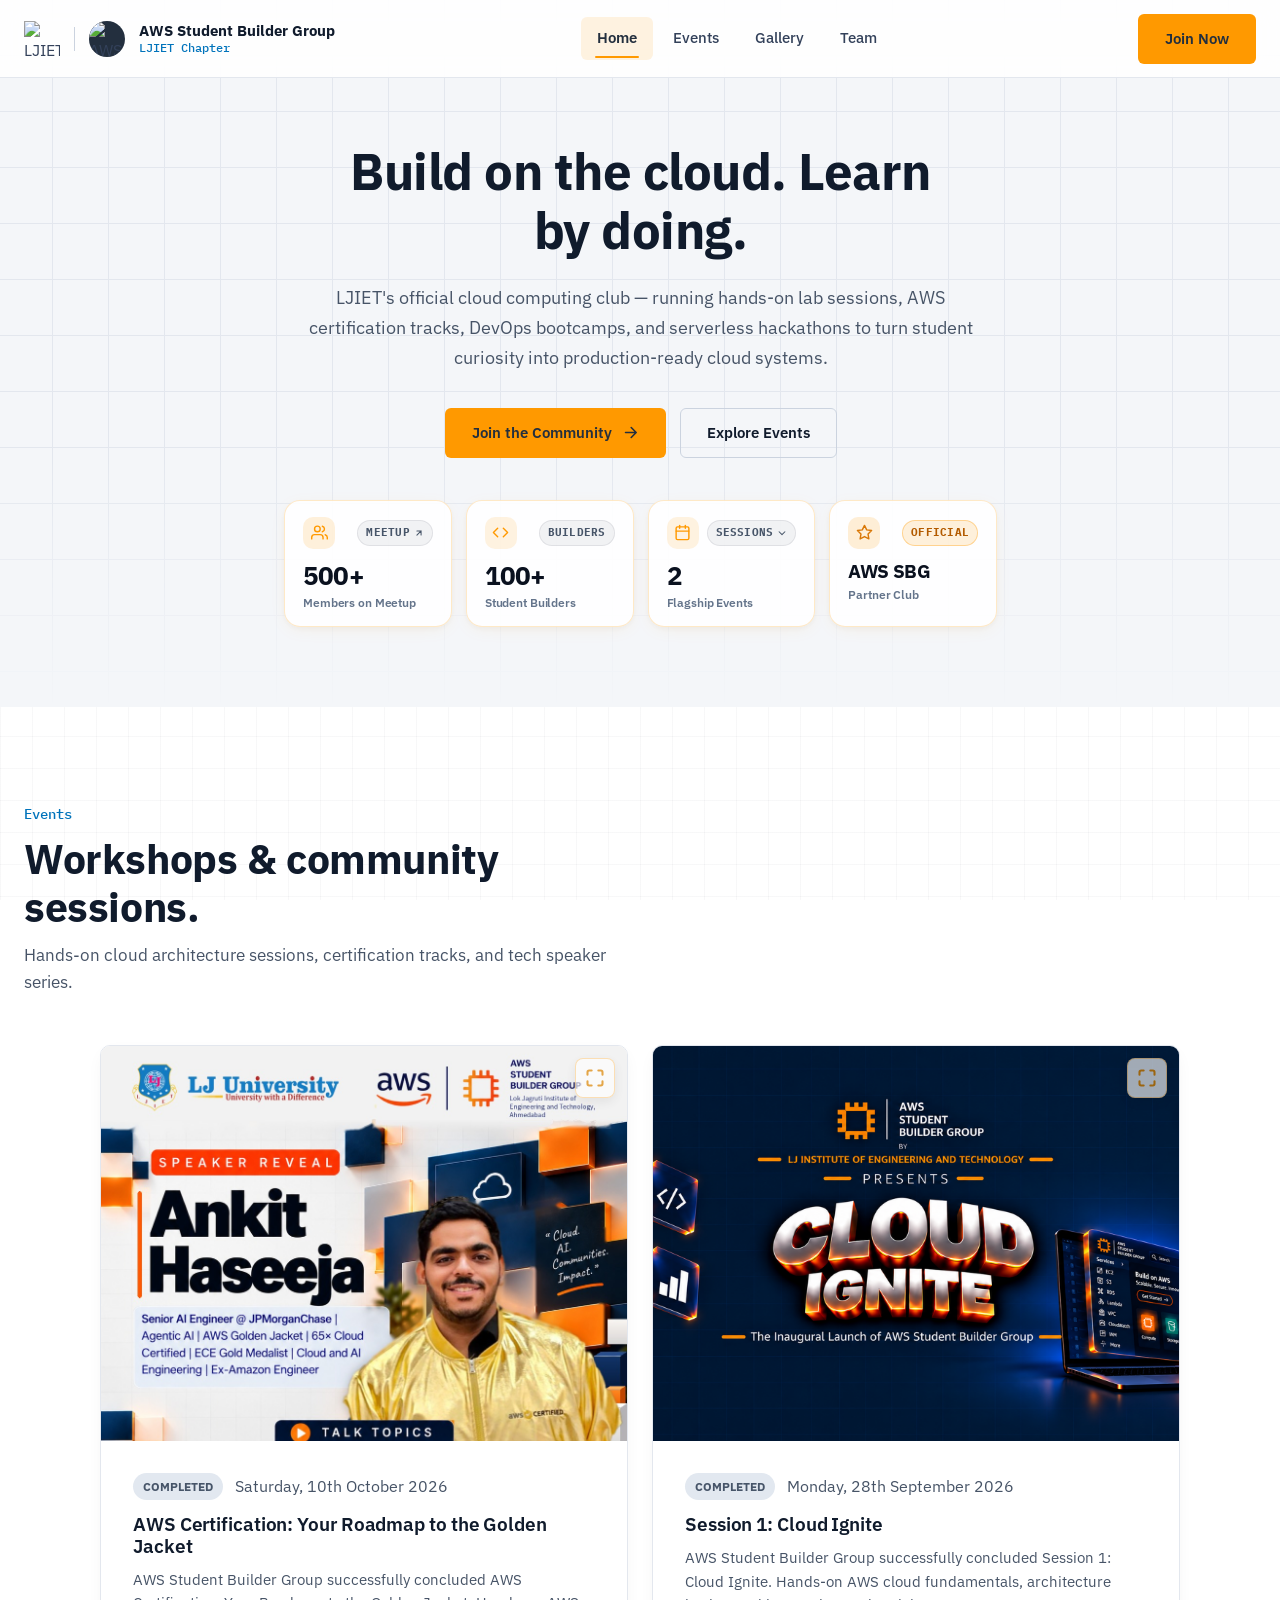
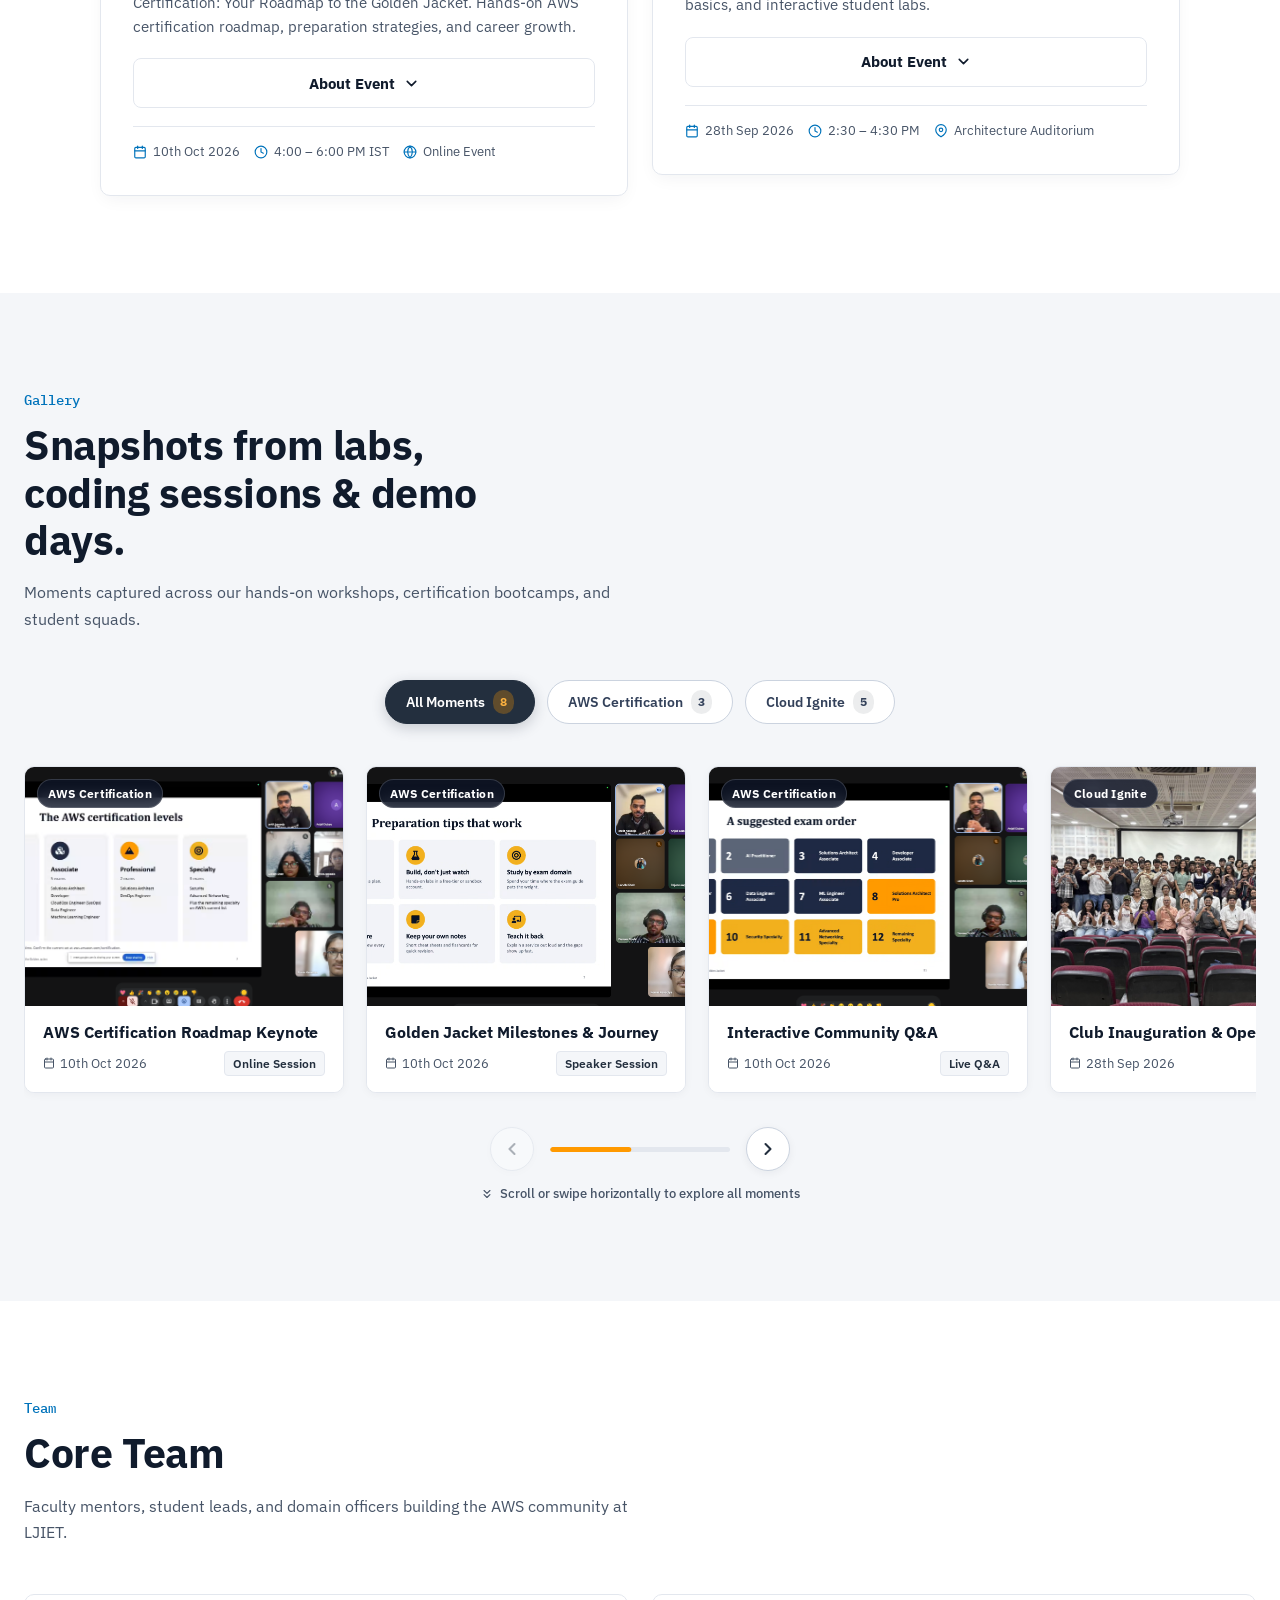
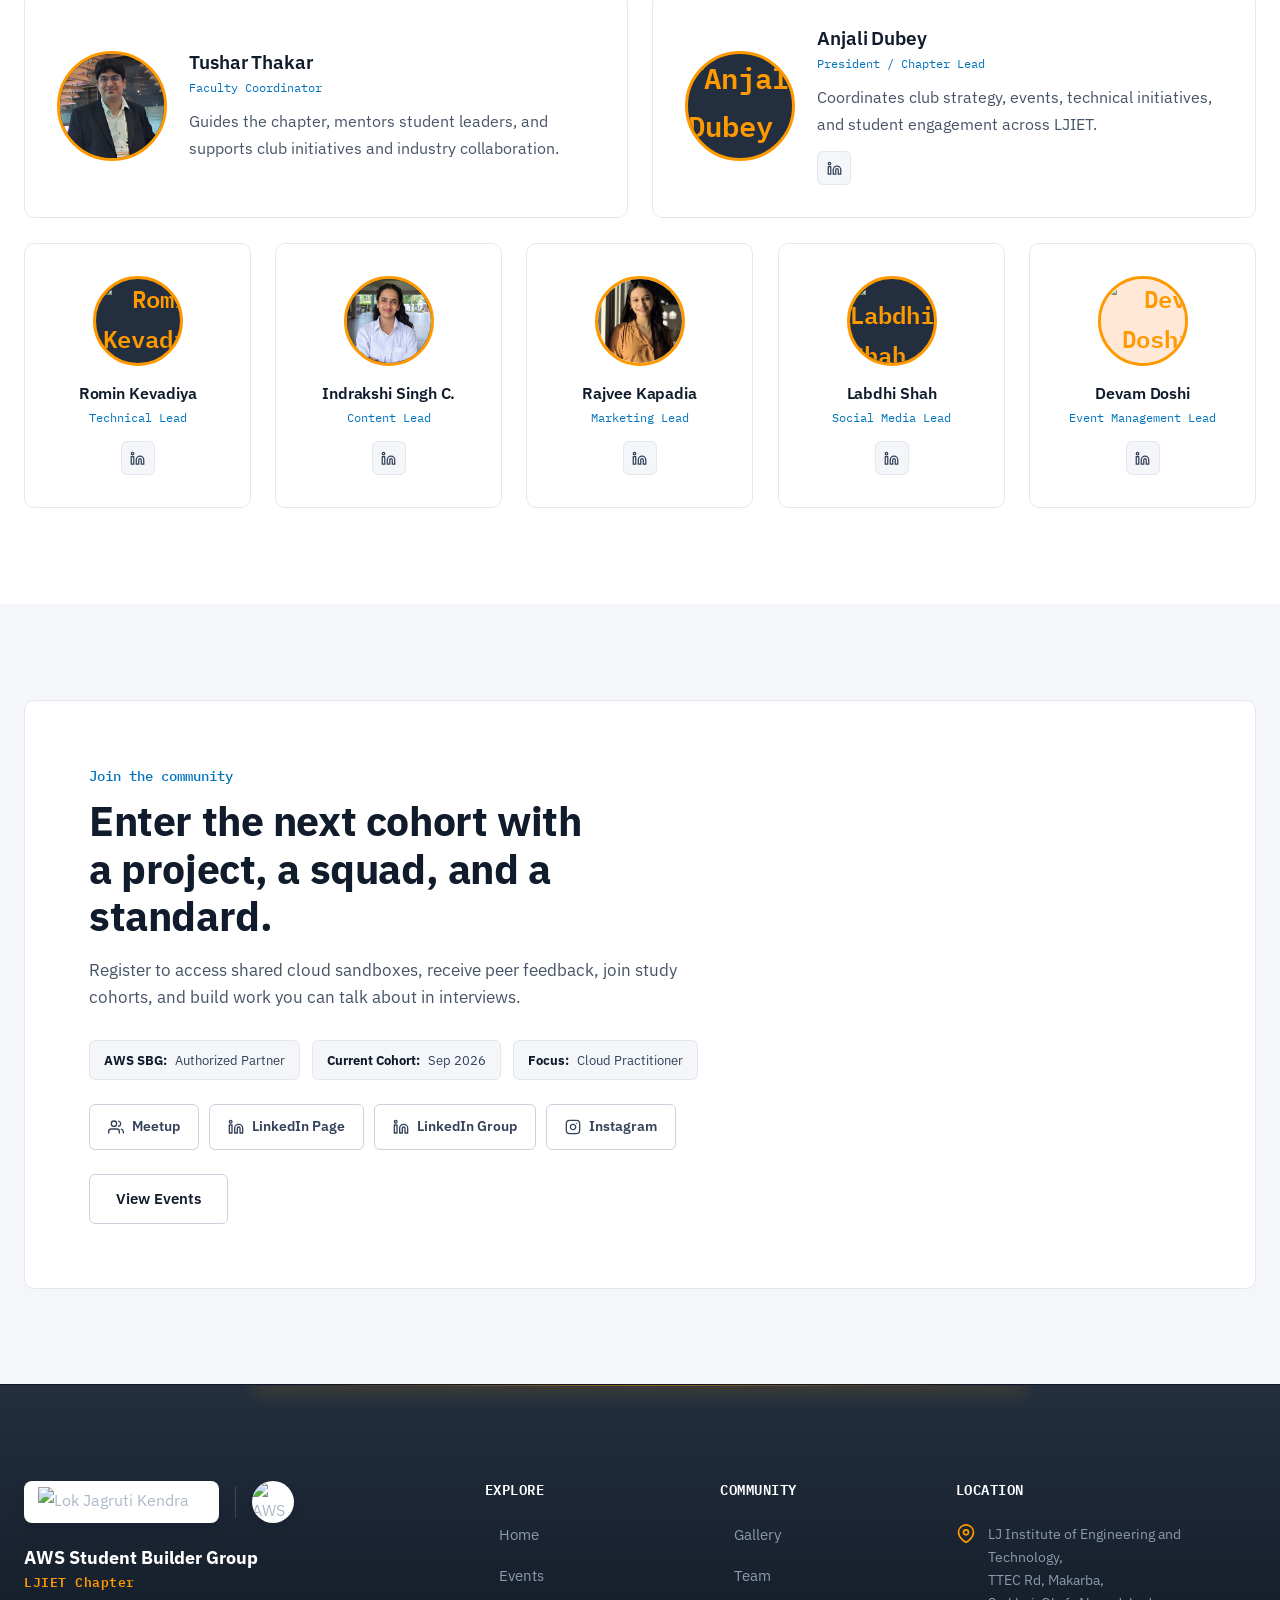
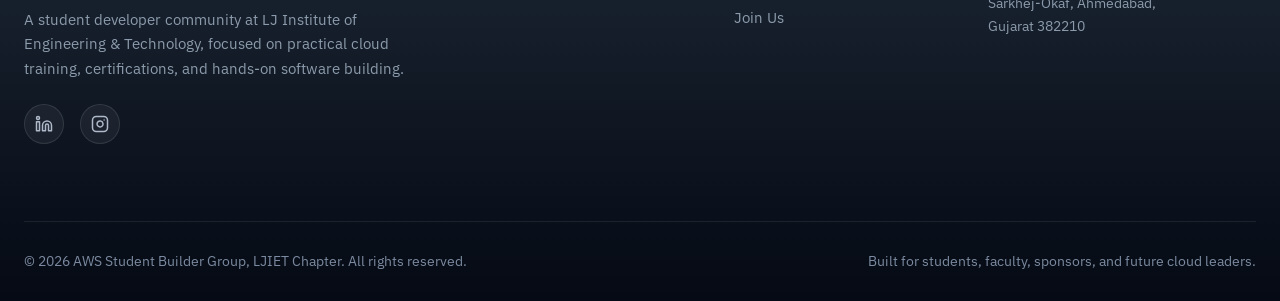
==== index.html @ 3053a38f "feat(gallery): add horizontal carousel reel with progress bar and fullscreen lightbox modal" ====
<!DOCTYPE html>
<html lang="en">

<head>
  <meta charset="UTF-8">
  <meta name="viewport" content="width=device-width, initial-scale=1.0">
  <meta name="description"
    content="AWS Student Builder Group at LJ Institute of Engineering & Technology (LJIET) — hands-on student club focused on cloud computing, bootcamps, certifications, and DevOps.">
  <meta name="robots" content="index, follow, max-snippet:-1, max-image-preview:large, max-video-preview:-1">
  <meta name="googlebot" content="index, follow, max-snippet:-1, max-image-preview:large, max-video-preview:-1">

  <!-- Canonical URL -->
  <link rel="canonical" href="https://ljawswebsite.github.io/aws-sbg-ljiet/">

  <!-- Open Graph / Social Media Meta Tags -->
  <meta property="og:locale" content="en_US">
  <meta property="og:type" content="website">
  <meta property="og:site_name" content="AWS Student Builder Group - LJIET">
  <meta property="og:title" content="AWS Student Builder Group | LJIET Chapter">
  <meta property="og:description"
    content="LJIET's official cloud computing club — hands-on labs, AWS certification study groups, DevOps bootcamps, and serverless hackathons.">
  <meta property="og:url" content="https://ljawswebsite.github.io/aws-sbg-ljiet/">
  <meta property="og:image" content="https://ljawswebsite.github.io/aws-sbg-ljiet/images/AWS_LJIET_LOGO.jpeg">
  <meta property="og:image:secure_url"
    content="https://ljawswebsite.github.io/aws-sbg-ljiet/images/AWS_LJIET_LOGO.jpeg">
  <meta property="og:image:type" content="image/jpeg">
  <meta property="og:image:width" content="1254">
  <meta property="og:image:height" content="1254">
  <meta property="og:image:alt" content="AWS Student Builder Group LJIET Chapter Logo">

  <!-- Twitter Card Tags -->
  <meta name="twitter:card" content="summary_large_image">
  <meta name="twitter:title" content="AWS Student Builder Group | LJIET Chapter">
  <meta name="twitter:description"
    content="LJIET's official cloud computing club — hands-on labs, AWS certification study groups, DevOps bootcamps, and serverless hackathons.">
  <meta name="twitter:image" content="https://ljawswebsite.github.io/aws-sbg-ljiet/images/AWS_LJIET_LOGO.jpeg">
  <meta name="twitter:image:alt" content="AWS Student Builder Group LJIET Chapter Logo">

  <!-- Favicon -->
  <link rel="icon" type="image/jpeg" href="images/AWS_LJIET_LOGO.jpeg">
  <link rel="apple-touch-icon" href="images/AWS_LJIET_LOGO.jpeg">

  <title>AWS Student Builder Group | LJIET Chapter - Cloud Computing &amp; DevOps Club</title>

  <!-- Google Fonts Preconnect and Parallel Stylesheet Loading -->
  <link rel="preconnect" href="https://fonts.googleapis.com">
  <link rel="preconnect" href="https://fonts.gstatic.com" crossorigin>
  <link rel="stylesheet"
    href="https://fonts.googleapis.com/css2?family=IBM+Plex+Sans:wght@400;500;600;700&family=IBM+Plex+Mono:wght@500;600&display=swap">
  <link rel="stylesheet" href="style.css">

  <!-- Structured Data: Organization, WebSite & Event Schema (JSON-LD) -->
  <script type="application/ld+json">
  {
    "@context": "https://schema.org",
    "@graph": [
      {
        "@type": "EducationalOrganization",
        "@id": "https://ljawswebsite.github.io/aws-sbg-ljiet/#organization",
        "name": "AWS Student Builder Group - LJIET Chapter",
        "alternateName": ["AWS SBG LJIET", "AWS Student Builder Group at LJ Institute of Engineering and Technology"],
        "url": "https://ljawswebsite.github.io/aws-sbg-ljiet/",
        "logo": {
          "@type": "ImageObject",
          "url": "https://ljawswebsite.github.io/aws-sbg-ljiet/images/AWS_LJIET_LOGO.jpeg",
          "width": 1254,
          "height": 1254,
          "caption": "AWS Student Builder Group LJIET Logo"
        },
        "image": "https://ljawswebsite.github.io/aws-sbg-ljiet/images/AWS_LJIET_LOGO.jpeg",
        "description": "AWS Student Builder Group at LJ Institute of Engineering & Technology (LJIET) is an active student developer club running hands-on cloud labs, AWS certification study groups, DevOps bootcamps, and serverless hackathons.",
        "email": "awsclub@ljiet.edu.in",
        "address": {
          "@type": "PostalAddress",
          "streetAddress": "LJ Institute of Engineering and Technology, TTEC Rd, Makarba, Sarkhej-Okaf",
          "addressLocality": "Ahmedabad",
          "addressRegion": "Gujarat",
          "postalCode": "382210",
          "addressCountry": "IN"
        },
        "parentOrganization": {
          "@type": "CollegeOrUniversity",
          "name": "LJ Institute of Engineering and Technology",
          "alternateName": "LJIET",
          "url": "https://www.ljiet.edu.in"
        },
        "sameAs": [
          "https://www.meetup.com/aws-sbg-at-lj-institute-of-engineering-and-technology/",
          "https://www.linkedin.com/company/aws-student-builder-group-at-ljiet/posts/",
          "https://www.linkedin.com/groups/26960015",
          "https://www.instagram.com/aws.sbg_lj"
        ]
      },
      {
        "@type": "WebSite",
        "@id": "https://ljawswebsite.github.io/aws-sbg-ljiet/#website",
        "url": "https://ljawswebsite.github.io/aws-sbg-ljiet/",
        "name": "AWS Student Builder Group | LJIET Chapter",
        "description": "LJIET's official cloud computing club — hands-on labs, AWS certification study groups, DevOps bootcamps, and serverless hackathons.",
        "publisher": {
          "@id": "https://ljawswebsite.github.io/aws-sbg-ljiet/#organization"
        },
        "inLanguage": "en"
      },
      {
        "@type": "Event",
        "@id": "https://ljawswebsite.github.io/aws-sbg-ljiet/#event-aws-certification-roadmap",
        "name": "AWS Certification: Your Roadmap to the Golden Jacket",
        "description": "Ready to take your first step towards AWS Certification? Join AWS Student Builder Group LJIET for an interactive session covering the certification roadmap, preparation strategies, career opportunities, and the journey towards the AWS Golden Jacket.",
        "image": [
          "https://ljawswebsite.github.io/aws-sbg-ljiet/images/aws_certification_roadmap_image.jpeg"
        ],
        "startDate": "2026-10-10T16:00:00+05:30",
        "endDate": "2026-10-10T18:00:00+05:30",
        "eventStatus": "https://schema.org/EventScheduled",
        "eventAttendanceMode": "https://schema.org/OnlineEventAttendanceMode",
        "location": {
          "@type": "VirtualLocation",
          "url": "https://ljawswebsite.github.io/aws-sbg-ljiet/#events"
        },
        "organizer": {
          "@id": "https://ljawswebsite.github.io/aws-sbg-ljiet/#organization"
        },
        "performer": {
          "@type": "Person",
          "name": "Ankit Haseeja",
          "jobTitle": "Senior AI Engineer",
          "worksFor": {
            "@type": "Organization",
            "name": "JPMorganChase"
          },
          "sameAs": "https://www.linkedin.com/in/ankithaseeja/"
        }
      },
      {
        "@type": "Event",
        "@id": "https://ljawswebsite.github.io/aws-sbg-ljiet/#event-cloud-ignite",
        "name": "Cloud Ignite: The Inaugural Launch of AWS SBG",
        "description": "AWS Student Builder Group by LJ Institute of Engineering and Technology presents Cloud Ignite — the official inaugural launch featuring AWS cloud fundamentals and hands-on guidance.",
        "image": [
          "https://ljawswebsite.github.io/aws-sbg-ljiet/images/Event.jpeg"
        ],
        "startDate": "2026-09-28T14:30:00+05:30",
        "endDate": "2026-09-28T16:30:00+05:30",
        "eventStatus": "https://schema.org/EventScheduled",
        "eventAttendanceMode": "https://schema.org/OfflineEventAttendanceMode",
        "location": {
          "@type": "Place",
          "name": "Architecture Auditorium, LJ University",
          "address": {
            "@type": "PostalAddress",
            "streetAddress": "LJ University, LJ Campus, off Sarkhej - Gandhinagar Highway, Makarba",
            "addressLocality": "Ahmedabad",
            "addressRegion": "Gujarat",
            "postalCode": "382210",
            "addressCountry": "IN"
          }
        },
        "organizer": {
          "@id": "https://ljawswebsite.github.io/aws-sbg-ljiet/#organization"
        },
        "performer": [
          {
            "@type": "Person",
            "name": "Nilesh Vaghela",
            "sameAs": "https://www.linkedin.com/in/nilesh-vaghela/"
          },
          {
            "@type": "Person",
            "name": "Dimple Vaghela",
            "sameAs": "https://www.linkedin.com/in/dimple-vaghela-ba45447b/"
          },
          {
            "@type": "Person",
            "name": "Manthan Tripathi",
            "sameAs": "https://www.linkedin.com/in/manthan340/"
          }
        ],
        "offers": {
          "@type": "Offer",
          "url": "https://www.meetup.com/aws-sbg-at-lj-institute-of-engineering-and-technology/events/316692862/",
          "price": "0",
          "priceCurrency": "INR",
          "availability": "https://schema.org/InStock",
          "validFrom": "2026-09-01T00:00:00+05:30"
        }
      }
    ]
  }
  </script>
</head>

<body>

  <a href="#home" class="skip-link">Skip to main content</a>

  <!-- ═══ NAVBAR ══════════════════════════════════════════════════ -->
  <header class="navbar" id="navbar">
    <div class="scroll-progress" id="scrollProgress"></div>
    <nav class="nav-inner container" aria-label="Primary navigation">
      <a class="brand" href="#home" aria-label="AWS SBG LJIET home">
        <div class="brand-lj">
          <img src="images/LJIET_LOGO.png" alt="LJIET shield logo" width="36" height="36">
        </div>
        <div class="brand-divider"></div>
        <div class="brand-aws-block">
          <img src="images/AWS_LJIET_LOGO.jpeg" alt="AWS SBG logo" width="36" height="36">
        </div>
        <div class="brand-text-group">
          <span class="b-name">AWS Student Builder Group</span>
          <span class="b-sub">LJIET Chapter</span>
        </div>
      </a>

      <div class="nav-links" id="navLinks">
        <a href="#home">Home</a>
        <a href="#events">Events</a>
        <a href="#gallery">Gallery</a>
        <a href="#team">Team</a>
      </div>

      <div class="nav-cta">
        <a class="btn btn-primary" href="#join">Join Now</a>
        <button class="menu-toggle" id="menuToggle" type="button" aria-label="Toggle navigation" aria-expanded="false">
          <svg class="hamburger-icon" viewBox="0 0 24 24" fill="none" stroke="currentColor" stroke-width="2.2"
            stroke-linecap="round" stroke-linejoin="round">
            <line x1="4" y1="6" x2="20" y2="6" class="hamburger-line line-top"></line>
            <line x1="4" y1="12" x2="20" y2="12" class="hamburger-line line-mid"></line>
            <line x1="4" y1="18" x2="20" y2="18" class="hamburger-line line-bot"></line>
          </svg>
        </button>
      </div>
    </nav>
  </header>

  <main>
    <!-- ── HERO ──────────────────────────────────────────────── -->
    <section class="hero" id="home" aria-label="Hero">
      <div class="container">
        <div class="hero-inner">
          <div class="hero-content">
            <h1>Build on the cloud. Learn by doing.</h1>
            <p class="lead">LJIET's official cloud computing club — running hands-on lab sessions, AWS certification
              tracks, DevOps bootcamps, and serverless hackathons to turn student curiosity into production-ready cloud
              systems.</p>
            <div class="hero-actions">
              <a class="btn btn-primary" href="#join">
                Join the Community
                <svg viewBox="0 0 24 24" fill="none" stroke="currentColor" stroke-linecap="round"
                  stroke-linejoin="round">
                  <path d="M5 12h14M13 5l7 7-7 7" />
                </svg>
              </a>
              <a class="btn btn-outline" href="#events">Explore Events</a>
            </div>

            <div class="hero-stats-wrap">
              <div class="hero-stats-grid">
                <!-- Stat 1: 500+ Members on Meetup -->
                <a class="hero-stat-card hero-stat-card--interactive"
                  href="https://www.meetup.com/aws-sbg-at-lj-institute-of-engineering-and-technology"
                  target="_blank" rel="noopener noreferrer"
                  aria-label="500+ Members on Meetup, open official Meetup group">
                  <div class="hero-stat-top">
                    <span class="hero-stat-icon hero-stat-icon--meetup" aria-hidden="true">
                      <svg viewBox="0 0 24 24" fill="none" stroke="currentColor" stroke-width="2" stroke-linecap="round" stroke-linejoin="round">
                        <path d="M17 21v-2a4 4 0 0 0-4-4H5a4 4 0 0 0-4 4v2" />
                        <circle cx="9" cy="7" r="4" />
                        <path d="M23 21v-2a4 4 0 0 0-3-3.87M16 3.13a4 4 0 0 1 0 7.75" />
                      </svg>
                    </span>
                    <span class="hero-stat-pill">Meetup
                      <svg viewBox="0 0 24 24" fill="none" stroke="currentColor" stroke-width="2.5" stroke-linecap="round" stroke-linejoin="round" aria-hidden="true">
                        <path d="M7 17L17 7M17 7H7M17 7V17" />
                      </svg>
                    </span>
                  </div>
                  <div class="hero-stat-value">500+</div>
                  <div class="hero-stat-label">Members on Meetup</div>
                </a>

                <!-- Stat 2: 100+ Student Builders -->
                <div class="hero-stat-card">
                  <div class="hero-stat-top">
                    <span class="hero-stat-icon" aria-hidden="true">
                      <svg viewBox="0 0 24 24" fill="none" stroke="currentColor" stroke-width="2" stroke-linecap="round" stroke-linejoin="round">
                        <polyline points="16 18 22 12 16 6" />
                        <polyline points="8 6 2 12 8 18" />
                      </svg>
                    </span>
                    <span class="hero-stat-pill">Builders</span>
                  </div>
                  <div class="hero-stat-value">100+</div>
                  <div class="hero-stat-label">Student Builders</div>
                </div>

                <!-- Stat 3: 2 Flagship Events -->
                <a class="hero-stat-card hero-stat-card--interactive" href="#events" aria-label="2 Flagship Events, view events section">
                  <div class="hero-stat-top">
                    <span class="hero-stat-icon" aria-hidden="true">
                      <svg viewBox="0 0 24 24" fill="none" stroke="currentColor" stroke-width="2" stroke-linecap="round" stroke-linejoin="round">
                        <rect x="3" y="4" width="18" height="18" rx="2" ry="2" />
                        <line x1="16" y1="2" x2="16" y2="6" />
                        <line x1="8" y1="2" x2="8" y2="6" />
                        <line x1="3" y1="10" x2="21" y2="10" />
                      </svg>
                    </span>
                    <span class="hero-stat-pill">Sessions
                      <svg viewBox="0 0 24 24" fill="none" stroke="currentColor" stroke-width="2.5" stroke-linecap="round" stroke-linejoin="round" aria-hidden="true">
                        <path d="M19 9l-7 7-7-7" />
                      </svg>
                    </span>
                  </div>
                  <div class="hero-stat-value">2</div>
                  <div class="hero-stat-label">Flagship Events</div>
                </a>

                <!-- Stat 4: AWS Academy Partner -->
                <div class="hero-stat-card hero-stat-card--partner">
                  <div class="hero-stat-top">
                    <span class="hero-stat-icon hero-stat-icon--partner" aria-hidden="true">
                      <svg viewBox="0 0 24 24" fill="none" stroke="currentColor" stroke-width="2" stroke-linecap="round" stroke-linejoin="round">
                        <polygon points="12 2 15.09 8.26 22 9.27 17 14.14 18.18 21.02 12 17.77 5.82 21.02 7 14.14 2 9.27 8.91 8.26 12 2" />
                      </svg>
                    </span>
                    <span class="hero-stat-pill hero-stat-pill--accent">Official</span>
                  </div>
                  <div class="hero-stat-value hero-stat-value--text">AWS SBG</div>
                  <div class="hero-stat-label">Partner Club</div>
                </div>
              </div>
            </div>
          </div>
        </div>
      </div>
    </section>


    <!-- ── EVENTS ──────────────────────────────────────────────── -->
    <section class="section" id="events">
      <div class="container">
        <div class="sec-hdr">
          <span class="kicker">Events</span>
          <h2>Workshops &amp; community sessions.</h2>
          <p style="margin-top: 0.75rem; color: var(--muted); font-size: 1.05rem;">Hands-on cloud architecture sessions,
            certification tracks, and tech speaker series.</p>
        </div>
        <div class="events-grid">
          <!-- ── CARD 1: COMPLETED EVENT (AWS Certification) ────────── -->
          <article class="card event-card premium-event-card past-event-card" id="upcomingEventCard">
            <div class="event-img" id="upcomingEventImgWrap" title="Click to view full poster" style="cursor: pointer;">
              <img class="img-event" src="images/aws_certification_roadmap_image.jpeg" alt="AWS Certification: Your Roadmap to the Golden Jacket event poster" width="400"
                height="300" loading="lazy" style="object-fit: cover; object-position: center top;">
              <button type="button" class="maximize-btn" aria-label="View poster full screen">
                <svg viewBox="0 0 24 24" fill="none" stroke="currentColor" stroke-width="2.5" stroke-linecap="round" stroke-linejoin="round" aria-hidden="true">
                  <path d="M8 3H5a2 2 0 0 0-2 2v3m18 0V5a2 2 0 0 0-2-2h-3m0 18h3a2 2 0 0 0 2-2v-3M3 16v3a2 2 0 0 0 2 2h3"/>
                </svg>
              </button>
            </div>
            <div class="event-body efc-body">
              <div class="event-meta-row">
                <span class="tag" style="background: #E2E8F0; color: #475569; font-weight: 700; font-size: 0.75rem; padding: 4px 10px; border-radius: 20px; text-transform: uppercase;">Completed</span>
                <span class="hec-date">Saturday, 10th October 2026</span>
              </div>
              <h3>AWS Certification: Your Roadmap to the Golden Jacket</h3>
              <p class="efc-desc">
                AWS Student Builder Group successfully concluded AWS Certification: Your Roadmap to the Golden Jacket. Hands-on AWS certification roadmap, preparation strategies, and career growth.
              </p>

              <div class="efc-front-actions">
                <button type="button" class="btn btn-outline efc-btn efc-expand-btn" id="upcomingAboutBtn" aria-expanded="false" aria-controls="upcomingExpandedDetails">
                  <span class="efc-expand-text">About Event</span>
                  <svg class="expand-icon" viewBox="0 0 24 24" fill="none" stroke="currentColor" stroke-width="2" stroke-linecap="round" stroke-linejoin="round" aria-hidden="true">
                    <path d="M6 9l6 6 6-6"/>
                  </svg>
                </button>
              </div>

              <div class="event-footer efc-footer-compact">
                <span><svg width="13" height="13" viewBox="0 0 24 24" fill="none" stroke="currentColor" stroke-width="2" stroke-linecap="round" stroke-linejoin="round" aria-hidden="true"><rect x="3" y="4" width="18" height="18" rx="2" ry="2" /><line x1="16" y1="2" x2="16" y2="6" /><line x1="8" y1="2" x2="8" y2="6" /><line x1="3" y1="10" x2="21" y2="10" /></svg>10th Oct 2026</span>
                <span><svg width="13" height="13" viewBox="0 0 24 24" fill="none" stroke="currentColor" stroke-width="2" stroke-linecap="round" stroke-linejoin="round" aria-hidden="true"><circle cx="12" cy="12" r="10" /><polyline points="12 6 12 12 16 14" /></svg>4:00 &ndash; 6:00 PM IST</span>
                <span><svg width="13" height="13" viewBox="0 0 24 24" fill="none" stroke="currentColor" stroke-width="2" stroke-linecap="round" stroke-linejoin="round" aria-hidden="true"><circle cx="12" cy="12" r="10"/><line x1="2" y1="12" x2="22" y2="12"/><path d="M12 2a15.3 15.3 0 0 1 4 10 15.3 15.3 0 0 1-4 10 15.3 15.3 0 0 1-4-10 15.3 15.3 0 0 1 4-10z"/></svg>Online Event</span>
              </div>
            </div>

            <!-- Expandable Details Section -->
            <div class="card-expandable-panel" id="upcomingExpandedDetails" aria-hidden="true">
              <div class="card-expandable-inner">
                <div class="efc-expanded-content">
                  <hr class="card-expand-divider" aria-hidden="true">

                  <div class="efc-back-header">
                    <div class="hec-eyebrow-row">
                      <span class="hec-eyebrow">SESSION SUMMARY</span>
                      <span class="tag" style="background: #E2E8F0; color: #475569; font-weight: 700; font-size: 0.72rem; padding: 3px 9px; border-radius: 12px; font-family: var(--font-mono); text-transform: uppercase;">Completed</span>
                    </div>
                    <p class="efc-back-desc">
                      AWS Student Builder Group successfully concluded AWS Certification: Your Roadmap to the Golden Jacket. Thank you to everyone who joined us for live AWS certification guidance and interactive Q&amp;A.
                    </p>
                  </div>

                  <div class="uec-topics-section">
                    <div class="hec-section-kicker">WHAT WAS COVERED</div>
                    <ul class="hec-topics-list uec-topics-list">
                      <li>
                        <svg width="14" height="14" viewBox="0 0 24 24" fill="none" stroke="currentColor" stroke-width="2.5" stroke-linecap="round" stroke-linejoin="round" aria-hidden="true"><polyline points="20 6 9 17 4 12"/></svg>
                        <span>AWS Certification &amp; the certification roadmap</span>
                      </li>
                      <li>
                        <svg width="14" height="14" viewBox="0 0 24 24" fill="none" stroke="currentColor" stroke-width="2.5" stroke-linecap="round" stroke-linejoin="round" aria-hidden="true"><polyline points="20 6 9 17 4 12"/></svg>
                        <span>Preparation strategies &amp; resources</span>
                      </li>
                      <li>
                        <svg width="14" height="14" viewBox="0 0 24 24" fill="none" stroke="currentColor" stroke-width="2.5" stroke-linecap="round" stroke-linejoin="round" aria-hidden="true"><polyline points="20 6 9 17 4 12"/></svg>
                        <span>A speaker&apos;s Golden Jacket journey</span>
                      </li>
                      <li>
                        <svg width="14" height="14" viewBox="0 0 24 24" fill="none" stroke="currentColor" stroke-width="2.5" stroke-linecap="round" stroke-linejoin="round" aria-hidden="true"><polyline points="20 6 9 17 4 12"/></svg>
                        <span>Certification, career &amp; growth opportunities</span>
                      </li>
                      <li>
                        <svg width="14" height="14" viewBox="0 0 24 24" fill="none" stroke="currentColor" stroke-width="2.5" stroke-linecap="round" stroke-linejoin="round" aria-hidden="true"><polyline points="20 6 9 17 4 12"/></svg>
                        <span>Live Q&amp;A</span>
                      </li>
                    </ul>
                  </div>

                  <!-- Speaker LinkedIn Link Only (No Image, No Speaker Details) -->
                  <div class="hec-speaker-linkedin-block">
                    <a class="hec-linkedin-btn-card" href="https://www.linkedin.com/in/ankithaseeja/" target="_blank" rel="noopener noreferrer" title="View Ankit Haseeja on LinkedIn">
                      <svg class="linkedin-svg-icon" viewBox="0 0 24 24" fill="currentColor" aria-hidden="true">
                        <path d="M19 0h-14c-2.761 0-5 2.239-5 5v14c0 2.761 2.239 5 5 5h14c2.762 0 5-2.239 5-5v-14c0-2.761-2.238-5-5-5zm-11 19h-3v-11h3v11zm-1.5-12.268c-.966 0-1.75-.79-1.75-1.764s.784-1.764 1.75-1.764 1.75.79 1.75 1.764-.783 1.764-1.75 1.764zm13.5 12.268h-3v-5.604c0-3.368-4-3.113-4 0v5.604h-3v-11h3v1.765c1.396-2.586 7-2.777 7 2.476v6.759z"/>
                      </svg>
                      <span class="linkedin-btn-label">LinkedIn &rarr; Ankit Haseeja</span>
                    </a>
                  </div>

                  <div style="margin-bottom: 12px;">
                    <a href="#gallery" class="btn btn-outline" onclick="openAlbum('event2');" style="width: 100%; justify-content: center; font-size: 0.88rem; padding: 9px 16px;">
                      View Event Gallery
                      <svg viewBox="0 0 24 24" fill="none" stroke="currentColor" stroke-width="2" stroke-linecap="round" stroke-linejoin="round" aria-hidden="true"><path d="M5 12h14M13 5l7 7-7 7"/></svg>
                    </a>
                  </div>

                  <div class="hec-back-summary-bar efc-summary-bar">
                    <div class="hec-summary-point">
                      <svg width="13" height="13" viewBox="0 0 24 24" fill="none" stroke="currentColor" stroke-width="2" stroke-linecap="round" stroke-linejoin="round" aria-hidden="true"><rect x="3" y="4" width="18" height="18" rx="2" ry="2" /><line x1="16" y1="2" x2="16" y2="6" /><line x1="8" y1="2" x2="8" y2="6" /><line x1="3" y1="10" x2="21" y2="10" /></svg>
                      <span>10 October 2026</span>
                    </div>
                    <span class="hec-summary-sep" aria-hidden="true">|</span>
                    <div class="hec-summary-point">
                      <svg width="13" height="13" viewBox="0 0 24 24" fill="none" stroke="currentColor" stroke-width="2" stroke-linecap="round" stroke-linejoin="round" aria-hidden="true"><circle cx="12" cy="12" r="10" /><polyline points="12 6 12 12 16 14" /></svg>
                      <span>4:00 &ndash; 6:00 PM IST</span>
                    </div>
                    <span class="hec-summary-sep" aria-hidden="true">|</span>
                    <div class="hec-summary-point">
                      <svg width="13" height="13" viewBox="0 0 24 24" fill="none" stroke="currentColor" stroke-width="2" stroke-linecap="round" stroke-linejoin="round" aria-hidden="true"><circle cx="12" cy="12" r="10"/><line x1="2" y1="12" x2="22" y2="12"/><path d="M12 2a15.3 15.3 0 0 1 4 10 15.3 15.3 0 0 1-4 10 15.3 15.3 0 0 1-4-10 15.3 15.3 0 0 1 4-10z"/></svg>
                      <span>Online Event</span>
                    </div>
                  </div>

                  <!-- <div class="efc-expanded-footer">
                    <button type="button" class="btn btn-outline efc-collapse-btn" aria-controls="upcomingExpandedDetails">
                      <svg viewBox="0 0 24 24" fill="none" stroke="currentColor" stroke-width="2" stroke-linecap="round" stroke-linejoin="round" aria-hidden="true">
                        <path d="M18 15l-6-6-6 6"/>
                      </svg>
                      Show Less
                    </button>
                  </div> -->
                </div>
              </div>
            </div>
          </article>

          <!-- ── CARD 2: COMPLETED EVENT (Cloud Ignite) ─────────────── -->
          <article class="card event-card premium-event-card past-event-card" id="pastEventCard">
            <div class="event-img" id="pastEventImgWrap" style="cursor: pointer;" title="Click to view full image">
              <img class="img-event" src="images/event1/cover.png" alt="AWS Student Builder Group Cloud Ignite Inauguration" width="400"
                height="300" loading="lazy" style="object-fit: cover;">
              <button type="button" class="maximize-btn" aria-label="View full screen">
                <svg viewBox="0 0 24 24" fill="none" stroke="currentColor" stroke-width="2.5" stroke-linecap="round" stroke-linejoin="round" aria-hidden="true">
                  <path d="M8 3H5a2 2 0 0 0-2 2v3m18 0V5a2 2 0 0 0-2-2h-3m0 18h3a2 2 0 0 0 2-2v-3M3 16v3a2 2 0 0 0 2 2h3"/>
                </svg>
              </button>
            </div>
            <div class="event-body efc-body">
              <div class="event-meta-row">
                <span class="tag" style="background: #E2E8F0; color: #475569; font-weight: 700; font-size: 0.75rem; padding: 4px 10px; border-radius: 20px; text-transform: uppercase;">Completed</span>
                <span class="hec-date">Monday, 28th September 2026</span>
              </div>
              <h3>Session 1: Cloud Ignite</h3>
              <p class="efc-desc">
                AWS Student Builder Group successfully concluded Session 1: Cloud Ignite. Hands-on AWS cloud fundamentals, architecture basics, and interactive student labs.
              </p>

              <div class="efc-front-actions">
                <button type="button" class="btn btn-outline efc-btn efc-expand-btn" id="pastAboutBtn" aria-expanded="false" aria-controls="pastExpandedDetails">
                  <span class="efc-expand-text">About Event</span>
                  <svg class="expand-icon" viewBox="0 0 24 24" fill="none" stroke="currentColor" stroke-width="2" stroke-linecap="round" stroke-linejoin="round" aria-hidden="true">
                    <path d="M6 9l6 6 6-6"/>
                  </svg>
                </button>
              </div>

              <div class="event-footer efc-footer-compact">
                <span><svg width="13" height="13" viewBox="0 0 24 24" fill="none" stroke="currentColor" stroke-width="2" stroke-linecap="round" stroke-linejoin="round" aria-hidden="true"><rect x="3" y="4" width="18" height="18" rx="2" ry="2" /><line x1="16" y1="2" x2="16" y2="6" /><line x1="8" y1="2" x2="8" y2="6" /><line x1="3" y1="10" x2="21" y2="10" /></svg>28th Sep 2026</span>
                <span><svg width="13" height="13" viewBox="0 0 24 24" fill="none" stroke="currentColor" stroke-width="2" stroke-linecap="round" stroke-linejoin="round" aria-hidden="true"><circle cx="12" cy="12" r="10" /><polyline points="12 6 12 12 16 14" /></svg>2:30 &ndash; 4:30 PM</span>
                <span><svg width="13" height="13" viewBox="0 0 24 24" fill="none" stroke="currentColor" stroke-width="2" stroke-linecap="round" stroke-linejoin="round" aria-hidden="true"><path d="M21 10c0 7-9 12-9 12S3 17 3 10a9 9 0 1 1 18 0Z" /><circle cx="12" cy="10" r="3" /></svg>Architecture Auditorium</span>
              </div>
            </div>

            <!-- Expandable Details Section -->
            <div class="card-expandable-panel" id="pastExpandedDetails" aria-hidden="true">
              <div class="card-expandable-inner">
                <div class="efc-expanded-content">
                  <hr class="card-expand-divider" aria-hidden="true">

                  <div class="efc-back-header">
                    <div class="hec-eyebrow-row">
                      <span class="hec-eyebrow">SESSION SUMMARY</span>
                      <span class="tag" style="background: #E2E8F0; color: #475569; font-weight: 700; font-size: 0.72rem; padding: 3px 9px; border-radius: 12px; font-family: var(--font-mono); text-transform: uppercase;">Completed</span>
                    </div>
                    <p class="efc-back-desc">
                      AWS Student Builder Group successfully concluded Session 1: Cloud Ignite. Thank you to everyone who joined us for live AWS cloud fundamentals and hands-on guidance.
                    </p>
                  </div>

                  <div class="speakers-section" style="margin-top: 4px; margin-bottom: 12px;">
                    <div class="speakers-title" style="font-size: 0.75rem; font-family: var(--font-mono); font-weight: 700; text-transform: uppercase; letter-spacing: 0.08em; color: var(--faint); margin-bottom: 8px;">Speakers</div>
                    <div class="speakers-grid" style="display: grid; gap: 8px;">
                      <a class="speaker-box" href="https://www.linkedin.com/in/nilesh-vaghela/?skipRedirect=true" target="_blank" rel="noopener noreferrer" title="Nilesh Vaghela on LinkedIn">
                        <span class="speaker-name">Nilesh Vaghela</span>
                        <svg class="speaker-linkedin" viewBox="0 0 24 24" fill="currentColor" aria-hidden="true">
                          <path d="M19 0h-14c-2.761 0-5 2.239-5 5v14c0 2.761 2.239 5 5 5h14c2.762 0 5-2.239 5-5v-14c0-2.761-2.238-5-5-5zm-11 19h-3v-11h3v11zm-1.5-12.268c-.966 0-1.75-.79-1.75-1.764s.784-1.764 1.75-1.764 1.75.79 1.75 1.764-.783 1.764-1.75 1.764zm13.5 12.268h-3v-5.604c0-3.368-4-3.113-4 0v5.604h-3v-11h3v1.765c1.396-2.586 7-2.777 7 2.476v6.759z"/>
                        </svg>
                      </a>

                      <a class="speaker-box" href="https://www.linkedin.com/in/dimple-vaghela-ba45447b/" target="_blank" rel="noopener noreferrer" title="Dimple Vaghela on LinkedIn">
                        <span class="speaker-name">Dimple Vaghela</span>
                        <svg class="speaker-linkedin" viewBox="0 0 24 24" fill="currentColor" aria-hidden="true">
                          <path d="M19 0h-14c-2.761 0-5 2.239-5 5v14c0 2.761 2.239 5 5 5h14c2.762 0 5-2.239 5-5v-14c0-2.761-2.238-5-5-5zm-11 19h-3v-11h3v11zm-1.5-12.268c-.966 0-1.75-.79-1.75-1.764s.784-1.764 1.75-1.764 1.75.79 1.75 1.764-.783 1.764-1.75 1.764zm13.5 12.268h-3v-5.604c0-3.368-4-3.113-4 0v5.604h-3v-11h3v1.765c1.396-2.586 7-2.777 7 2.476v6.759z"/>
                        </svg>
                      </a>

                      <a class="speaker-box" href="https://www.linkedin.com/in/manthan340/" target="_blank" rel="noopener noreferrer" title="Manthan Tripathi on LinkedIn">
                        <span class="speaker-name">Manthan Tripathi</span>
                        <svg class="speaker-linkedin" viewBox="0 0 24 24" fill="currentColor" aria-hidden="true">
                          <path d="M19 0h-14c-2.761 0-5 2.239-5 5v14c0 2.761 2.239 5 5 5h14c2.762 0 5-2.239 5-5v-14c0-2.761-2.238-5-5-5zm-11 19h-3v-11h3v11zm-1.5-12.268c-.966 0-1.75-.79-1.75-1.764s.784-1.764 1.75-1.764 1.75.79 1.75 1.764-.783 1.764-1.75 1.764zm13.5 12.268h-3v-5.604c0-3.368-4-3.113-4 0v5.604h-3v-11h3v1.765c1.396-2.586 7-2.777 7 2.476v6.759z"/>
                        </svg>
                      </a>
                    </div>
                  </div>

                  <div style="margin-bottom: 12px;">
                    <a href="#gallery" class="btn btn-outline" onclick="openAlbum('event1');" style="width: 100%; justify-content: center; font-size: 0.88rem; padding: 9px 16px;">
                      View Event Gallery
                      <svg viewBox="0 0 24 24" fill="none" stroke="currentColor" stroke-width="2" stroke-linecap="round" stroke-linejoin="round" aria-hidden="true"><path d="M5 12h14M13 5l7 7-7 7"/></svg>
                    </a>
                  </div>

                  <div class="hec-back-summary-bar efc-summary-bar">
                    <div class="hec-summary-point">
                      <svg width="13" height="13" viewBox="0 0 24 24" fill="none" stroke="currentColor" stroke-width="2" stroke-linecap="round" stroke-linejoin="round" aria-hidden="true"><rect x="3" y="4" width="18" height="18" rx="2" ry="2" /><line x1="16" y1="2" x2="16" y2="6" /><line x1="8" y1="2" x2="8" y2="6" /><line x1="3" y1="10" x2="21" y2="10" /></svg>
                      <span>28 Sep 2026</span>
                    </div>
                    <span class="hec-summary-sep" aria-hidden="true">|</span>
                    <div class="hec-summary-point">
                      <svg width="13" height="13" viewBox="0 0 24 24" fill="none" stroke="currentColor" stroke-width="2" stroke-linecap="round" stroke-linejoin="round" aria-hidden="true"><circle cx="12" cy="12" r="10" /><polyline points="12 6 12 12 16 14" /></svg>
                      <span>2:30 &ndash; 4:30 PM</span>
                    </div>
                    <span class="hec-summary-sep" aria-hidden="true">|</span>
                    <div class="hec-summary-point">
                      <svg width="13" height="13" viewBox="0 0 24 24" fill="none" stroke="currentColor" stroke-width="2" stroke-linecap="round" stroke-linejoin="round" aria-hidden="true"><path d="M21 10c0 7-9 12-9 12S3 17 3 10a9 9 0 1 1 18 0Z" /><circle cx="12" cy="10" r="3" /></svg>
                      <span>Architecture Auditorium</span>
                    </div>
                  </div>

                  <!-- <div class="efc-expanded-footer">
                    <button type="button" class="btn btn-outline efc-collapse-btn" aria-controls="pastExpandedDetails">
                      <svg viewBox="0 0 24 24" fill="none" stroke="currentColor" stroke-width="2" stroke-linecap="round" stroke-linejoin="round" aria-hidden="true">
                        <path d="M18 15l-6-6-6 6"/>
                      </svg>
                      Show Less
                    </button>
                  </div> -->
                </div>
              </div>
            </div>
          </article>
        </div>
      </div>
    </section>

    <!-- ── GALLERY ────────────────────────────────────────────── -->
    <section class="section section-alt" id="gallery">
      <div class="container">
        <div class="sec-hdr">
          <span class="kicker">Gallery</span>
          <h2>Snapshots from labs, coding sessions &amp; demo days.</h2>
          <p class="sec-sub">Moments captured across our hands-on workshops, certification bootcamps, and student squads.</p>
        </div>

        <!-- Category Filter Tabs -->
        <div class="gallery-filters" role="tablist" aria-label="Filter gallery photos">
          <button class="gallery-filter-btn active" type="button" role="tab" aria-selected="true" data-filter="all">
            <span>All Moments</span>
            <span class="gallery-filter-count">8</span>
          </button>
          <button class="gallery-filter-btn" type="button" role="tab" aria-selected="false" data-filter="event2" id="filter-btn-event2">
            <span>AWS Certification</span>
            <span class="gallery-filter-count">3</span>
          </button>
          <button class="gallery-filter-btn" type="button" role="tab" aria-selected="false" data-filter="event1" id="filter-btn-event1">
            <span>Cloud Ignite</span>
            <span class="gallery-filter-count">5</span>
          </button>
        </div>

        <!-- Horizontal Snap Reel Carousel -->
        <div class="gallery-carousel-wrapper">
          <div class="gallery-track" id="galleryGrid">
          <!-- Photo 1 (Event 2) -->
          <article class="gallery-card" data-event="event2">
            <div class="gallery-card-media" tabindex="0" role="button" aria-label="Enlarge: AWS Certification Roadmap Keynote">
              <img src="images/event2/p1.png" alt="AWS Certification: Your Roadmap to the Golden Jacket Keynote" width="600" height="450" loading="lazy">
              <span class="gallery-badge">AWS Certification</span>
              <div class="gallery-overlay">
                <span class="gallery-zoom-icon" aria-hidden="true">
                  <svg viewBox="0 0 24 24" fill="none" stroke="currentColor" stroke-width="2" stroke-linecap="round" stroke-linejoin="round">
                    <path d="M15 3h6v6m0-6L14 10M9 21H3v-6m0 6l7-7"/>
                  </svg>
                </span>
                <span class="gallery-view-hint">Click to enlarge</span>
              </div>
            </div>
            <div class="gallery-card-info">
              <h3 class="gallery-card-title">AWS Certification Roadmap Keynote</h3>
              <p class="gallery-card-meta">
                <span class="gallery-date">
                  <svg width="12" height="12" viewBox="0 0 24 24" fill="none" stroke="currentColor" stroke-width="2" stroke-linecap="round" stroke-linejoin="round" aria-hidden="true">
                    <rect x="3" y="4" width="18" height="18" rx="2" ry="2"/>
                    <line x1="16" y1="2" x2="16" y2="6"/>
                    <line x1="8" y1="2" x2="8" y2="6"/>
                    <line x1="3" y1="10" x2="21" y2="10"/>
                  </svg>
                  10th Oct 2026
                </span>
                <span class="gallery-event-tag">Online Session</span>
              </p>
            </div>
          </article>

          <!-- Photo 2 (Event 2) -->
          <article class="gallery-card" data-event="event2">
            <div class="gallery-card-media" tabindex="0" role="button" aria-label="Enlarge: Golden Jacket Milestones & Journey">
              <img src="images/event2/p2.png" alt="Golden Jacket Milestones and Journey discussion" width="600" height="450" loading="lazy">
              <span class="gallery-badge">AWS Certification</span>
              <div class="gallery-overlay">
                <span class="gallery-zoom-icon" aria-hidden="true">
                  <svg viewBox="0 0 24 24" fill="none" stroke="currentColor" stroke-width="2" stroke-linecap="round" stroke-linejoin="round">
                    <path d="M15 3h6v6m0-6L14 10M9 21H3v-6m0 6l7-7"/>
                  </svg>
                </span>
                <span class="gallery-view-hint">Click to enlarge</span>
              </div>
            </div>
            <div class="gallery-card-info">
              <h3 class="gallery-card-title">Golden Jacket Milestones &amp; Journey</h3>
              <p class="gallery-card-meta">
                <span class="gallery-date">
                  <svg width="12" height="12" viewBox="0 0 24 24" fill="none" stroke="currentColor" stroke-width="2" stroke-linecap="round" stroke-linejoin="round" aria-hidden="true">
                    <rect x="3" y="4" width="18" height="18" rx="2" ry="2"/>
                    <line x1="16" y1="2" x2="16" y2="6"/>
                    <line x1="8" y1="2" x2="8" y2="6"/>
                    <line x1="3" y1="10" x2="21" y2="10"/>
                  </svg>
                  10th Oct 2026
                </span>
                <span class="gallery-event-tag">Speaker Session</span>
              </p>
            </div>
          </article>

          <!-- Photo 3 (Event 2) -->
          <article class="gallery-card" data-event="event2">
            <div class="gallery-card-media" tabindex="0" role="button" aria-label="Enlarge: Interactive Community Q&amp;A">
              <img src="images/event2/p3.png" alt="Interactive Community Q&A session" width="600" height="450" loading="lazy">
              <span class="gallery-badge">AWS Certification</span>
              <div class="gallery-overlay">
                <span class="gallery-zoom-icon" aria-hidden="true">
                  <svg viewBox="0 0 24 24" fill="none" stroke="currentColor" stroke-width="2" stroke-linecap="round" stroke-linejoin="round">
                    <path d="M15 3h6v6m0-6L14 10M9 21H3v-6m0 6l7-7"/>
                  </svg>
                </span>
                <span class="gallery-view-hint">Click to enlarge</span>
              </div>
            </div>
            <div class="gallery-card-info">
              <h3 class="gallery-card-title">Interactive Community Q&amp;A</h3>
              <p class="gallery-card-meta">
                <span class="gallery-date">
                  <svg width="12" height="12" viewBox="0 0 24 24" fill="none" stroke="currentColor" stroke-width="2" stroke-linecap="round" stroke-linejoin="round" aria-hidden="true">
                    <rect x="3" y="4" width="18" height="18" rx="2" ry="2"/>
                    <line x1="16" y1="2" x2="16" y2="6"/>
                    <line x1="8" y1="2" x2="8" y2="6"/>
                    <line x1="3" y1="10" x2="21" y2="10"/>
                  </svg>
                  10th Oct 2026
                </span>
                <span class="gallery-event-tag">Live Q&amp;A</span>
              </p>
            </div>
          </article>

          <!-- Photo 4 (Event 1) -->
          <article class="gallery-card" data-event="event1">
            <div class="gallery-card-media" tabindex="0" role="button" aria-label="Enlarge: Club Inauguration &amp; Opening">
              <img src="images/event1/IMG_7735.jpg" alt="Session 1 Cloud Ignite Club Inauguration" width="600" height="450" loading="lazy">
              <span class="gallery-badge">Cloud Ignite</span>
              <div class="gallery-overlay">
                <span class="gallery-zoom-icon" aria-hidden="true">
                  <svg viewBox="0 0 24 24" fill="none" stroke="currentColor" stroke-width="2" stroke-linecap="round" stroke-linejoin="round">
                    <path d="M15 3h6v6m0-6L14 10M9 21H3v-6m0 6l7-7"/>
                  </svg>
                </span>
                <span class="gallery-view-hint">Click to enlarge</span>
              </div>
            </div>
            <div class="gallery-card-info">
              <h3 class="gallery-card-title">Club Inauguration &amp; Opening</h3>
              <p class="gallery-card-meta">
                <span class="gallery-date">
                  <svg width="12" height="12" viewBox="0 0 24 24" fill="none" stroke="currentColor" stroke-width="2" stroke-linecap="round" stroke-linejoin="round" aria-hidden="true">
                    <rect x="3" y="4" width="18" height="18" rx="2" ry="2"/>
                    <line x1="16" y1="2" x2="16" y2="6"/>
                    <line x1="8" y1="2" x2="8" y2="6"/>
                    <line x1="3" y1="10" x2="21" y2="10"/>
                  </svg>
                  28th Sep 2026
                </span>
                <span class="gallery-event-tag">Auditorium</span>
              </p>
            </div>
          </article>

          <!-- Photo 5 (Event 1) -->
          <article class="gallery-card" data-event="event1">
            <div class="gallery-card-media" tabindex="0" role="button" aria-label="Enlarge: Hands-on Architecture Workshop">
              <img src="images/event1/20260928_153516.jpg" alt="Hands-on Architecture Workshop at Session 1 Cloud Ignite" width="600" height="450" loading="lazy">
              <span class="gallery-badge">Cloud Ignite</span>
              <div class="gallery-overlay">
                <span class="gallery-zoom-icon" aria-hidden="true">
                  <svg viewBox="0 0 24 24" fill="none" stroke="currentColor" stroke-width="2" stroke-linecap="round" stroke-linejoin="round">
                    <path d="M15 3h6v6m0-6L14 10M9 21H3v-6m0 6l7-7"/>
                  </svg>
                </span>
                <span class="gallery-view-hint">Click to enlarge</span>
              </div>
            </div>
            <div class="gallery-card-info">
              <h3 class="gallery-card-title">Hands-on Architecture Workshop</h3>
              <p class="gallery-card-meta">
                <span class="gallery-date">
                  <svg width="12" height="12" viewBox="0 0 24 24" fill="none" stroke="currentColor" stroke-width="2" stroke-linecap="round" stroke-linejoin="round" aria-hidden="true">
                    <rect x="3" y="4" width="18" height="18" rx="2" ry="2"/>
                    <line x1="16" y1="2" x2="16" y2="6"/>
                    <line x1="8" y1="2" x2="8" y2="6"/>
                    <line x1="3" y1="10" x2="21" y2="10"/>
                  </svg>
                  28th Sep 2026
                </span>
                <span class="gallery-event-tag">Workshop</span>
              </p>
            </div>
          </article>

          <!-- Photo 6 (Event 1) -->
          <article class="gallery-card" data-event="event1">
            <div class="gallery-card-media" tabindex="0" role="button" aria-label="Enlarge: Live Cloud Demo &amp; Sandbox">
              <img src="images/event1/20260928_160924.jpg" alt="Live Cloud Demo and Lab walkthrough" width="600" height="450" loading="lazy">
              <span class="gallery-badge">Cloud Ignite</span>
              <div class="gallery-overlay">
                <span class="gallery-zoom-icon" aria-hidden="true">
                  <svg viewBox="0 0 24 24" fill="none" stroke="currentColor" stroke-width="2" stroke-linecap="round" stroke-linejoin="round">
                    <path d="M15 3h6v6m0-6L14 10M9 21H3v-6m0 6l7-7"/>
                  </svg>
                </span>
                <span class="gallery-view-hint">Click to enlarge</span>
              </div>
            </div>
            <div class="gallery-card-info">
              <h3 class="gallery-card-title">Live Cloud Demo &amp; Sandbox</h3>
              <p class="gallery-card-meta">
                <span class="gallery-date">
                  <svg width="12" height="12" viewBox="0 0 24 24" fill="none" stroke="currentColor" stroke-width="2" stroke-linecap="round" stroke-linejoin="round" aria-hidden="true">
                    <rect x="3" y="4" width="18" height="18" rx="2" ry="2"/>
                    <line x1="16" y1="2" x2="16" y2="6"/>
                    <line x1="8" y1="2" x2="8" y2="6"/>
                    <line x1="3" y1="10" x2="21" y2="10"/>
                  </svg>
                  28th Sep 2026
                </span>
                <span class="gallery-event-tag">Hands-on Lab</span>
              </p>
            </div>
          </article>

          <!-- Photo 7 (Event 1) -->
          <article class="gallery-card" data-event="event1">
            <div class="gallery-card-media" tabindex="0" role="button" aria-label="Enlarge: Student Builders &amp; Squad Cohorts">
              <img src="images/event1/IMG_0543.jpg" alt="Student Builders Squads participating in Cloud Ignite" width="600" height="450" loading="lazy">
              <span class="gallery-badge">Cloud Ignite</span>
              <div class="gallery-overlay">
                <span class="gallery-zoom-icon" aria-hidden="true">
                  <svg viewBox="0 0 24 24" fill="none" stroke="currentColor" stroke-width="2" stroke-linecap="round" stroke-linejoin="round">
                    <path d="M15 3h6v6m0-6L14 10M9 21H3v-6m0 6l7-7"/>
                  </svg>
                </span>
                <span class="gallery-view-hint">Click to enlarge</span>
              </div>
            </div>
            <div class="gallery-card-info">
              <h3 class="gallery-card-title">Student Builders &amp; Squad Cohorts</h3>
              <p class="gallery-card-meta">
                <span class="gallery-date">
                  <svg width="12" height="12" viewBox="0 0 24 24" fill="none" stroke="currentColor" stroke-width="2" stroke-linecap="round" stroke-linejoin="round" aria-hidden="true">
                    <rect x="3" y="4" width="18" height="18" rx="2" ry="2"/>
                    <line x1="16" y1="2" x2="16" y2="6"/>
                    <line x1="8" y1="2" x2="8" y2="6"/>
                    <line x1="3" y1="10" x2="21" y2="10"/>
                  </svg>
                  28th Sep 2026
                </span>
                <span class="gallery-event-tag">Community</span>
              </p>
            </div>
          </article>

          <!-- Photo 8 (Event 1) -->
          <article class="gallery-card" data-event="event1">
            <div class="gallery-card-media" tabindex="0" role="button" aria-label="Enlarge: Audience &amp; Community Interaction">
              <img src="images/event1/IMG_0975.jpg" alt="Audience and student interaction during Session 1" width="600" height="450" loading="lazy">
              <span class="gallery-badge">Cloud Ignite</span>
              <div class="gallery-overlay">
                <span class="gallery-zoom-icon" aria-hidden="true">
                  <svg viewBox="0 0 24 24" fill="none" stroke="currentColor" stroke-width="2" stroke-linecap="round" stroke-linejoin="round">
                    <path d="M15 3h6v6m0-6L14 10M9 21H3v-6m0 6l7-7"/>
                  </svg>
                </span>
                <span class="gallery-view-hint">Click to enlarge</span>
              </div>
            </div>
            <div class="gallery-card-info">
              <h3 class="gallery-card-title">Audience &amp; Community Interaction</h3>
              <p class="gallery-card-meta">
                <span class="gallery-date">
                  <svg width="12" height="12" viewBox="0 0 24 24" fill="none" stroke="currentColor" stroke-width="2" stroke-linecap="round" stroke-linejoin="round" aria-hidden="true">
                    <rect x="3" y="4" width="18" height="18" rx="2" ry="2"/>
                    <line x1="16" y1="2" x2="16" y2="6"/>
                    <line x1="8" y1="2" x2="8" y2="6"/>
                    <line x1="3" y1="10" x2="21" y2="10"/>
                  </svg>
                  28th Sep 2026
                </span>
                <span class="gallery-event-tag">Networking</span>
              </p>
            </div>
          </article>
          </div>
        </div>

        <!-- Carousel Controls & Scroll Progress -->
        <div class="gallery-reel-footer">
          <div class="gallery-carousel-nav" aria-label="Gallery horizontal navigation">
            <button class="gallery-nav-btn gallery-nav-btn--prev" id="galleryReelPrev" type="button" aria-label="Scroll left in gallery" disabled>
              <svg viewBox="0 0 24 24" fill="none" stroke="currentColor" stroke-width="2.5" stroke-linecap="round" stroke-linejoin="round" aria-hidden="true">
                <polyline points="15 18 9 12 15 6"></polyline>
              </svg>
            </button>
            <div class="gallery-scroll-progress" aria-hidden="true">
              <div class="gallery-scroll-thumb" id="galleryScrollThumb"></div>
            </div>
            <button class="gallery-nav-btn gallery-nav-btn--next" id="galleryReelNext" type="button" aria-label="Scroll right in gallery">
              <svg viewBox="0 0 24 24" fill="none" stroke="currentColor" stroke-width="2.5" stroke-linecap="round" stroke-linejoin="round" aria-hidden="true">
                <polyline points="9 18 15 12 9 6"></polyline>
              </svg>
            </button>
          </div>
          <span class="gallery-swipe-hint">
            <svg width="14" height="14" viewBox="0 0 24 24" fill="none" stroke="currentColor" stroke-width="2" stroke-linecap="round" stroke-linejoin="round" aria-hidden="true">
              <polyline points="7 13 12 18 17 13"></polyline>
              <polyline points="7 6 12 11 17 6"></polyline>
            </svg>
            Scroll or swipe horizontally to explore all moments
          </span>
        </div>
      </div>
    </section>

    <!-- ── TEAM ───────────────────────────────────────────────── -->
    <section class="section" id="team">
      <div class="container">
        <div class="sec-hdr">
          <span class="kicker">Team</span>
          <h2>Core Team</h2>
          <p>Faculty mentors, student leads, and domain officers building the AWS community at LJIET.</p>
        </div>

        <div class="captain-row">
          <article class="card captain-card">
            <img class="avatar" src="images/tushar-thakar.jpeg" alt="Tushar Thakar - Faculty Coordinator" width="110"
              height="110" loading="lazy" decoding="async" style="object-fit: cover;">
            <div>
              <h3>Tushar Thakar</h3>
              <div class="member-role">Faculty Coordinator</div>
              <p>Guides the chapter, mentors student leaders, and supports club initiatives and industry collaboration.
              </p>
            </div>
          </article>
          <article class="card captain-card">
            <div class="avatar"><img src="images/Anjali.jpg" alt="Anjali Dubey - President &amp; Chapter Lead"
                width="110" height="110" loading="lazy" decoding="async">
            </div>
            <div>
              <h3>Anjali Dubey</h3>
              <div class="member-role">President / Chapter Lead</div>
              <p>Coordinates club strategy, events, technical initiatives, and student engagement across LJIET.</p>
              <div class="socials">
                <a href="https://in.linkedin.com/in/anjali-dubey-812343287" target="_blank" rel="noopener noreferrer"
                  aria-label="LinkedIn"><svg viewBox="0 0 24 24" fill="none" stroke="currentColor" stroke-width="2"
                    stroke-linecap="round" stroke-linejoin="round">
                    <path d="M16 8a6 6 0 0 1 6 6v7h-4v-7a2 2 0 0 0-4 0v7h-4v-7a6 6 0 0 1 6-6z" />
                    <rect x="2" y="9" width="4" height="12" />
                    <circle cx="4" cy="4" r="2" />
                  </svg></a>
              </div>
            </div>
          </article>
        </div>

        <div class="core-grid">
          <article class="card core-card">
            <div class="avatar"><img src="images/Romin.jpg" alt="Romin Kevadiya - Technical Lead" width="90" height="90"
                loading="lazy" decoding="async">
            </div>
            <h3>Romin Kevadiya</h3>
            <div class="member-role">Technical Lead</div>
            <div class="socials">
              <a href="https://www.linkedin.com/in/rominkevadiya" target="_blank" rel="noopener noreferrer"
                aria-label="Romin Kevadiya LinkedIn"><svg viewBox="0 0 24 24" fill="none" stroke="currentColor"
                  stroke-width="2" stroke-linecap="round" stroke-linejoin="round">
                  <path d="M16 8a6 6 0 0 1 6 6v7h-4v-7a2 2 0 0 0-4 0v7h-4v-7a6 6 0 0 1 6-6z" />
                  <rect x="2" y="9" width="4" height="12" />
                  <circle cx="4" cy="4" r="2" />
                </svg></a>
            </div>
          </article>
          <article class="card core-card">
            <div class="avatar"><img src="images/indrakshi.jpg" alt="Indrakshi Singh C. - Content Lead" width="90"
                height="90" loading="lazy" decoding="async"></div>
            <h3>Indrakshi Singh C.</h3>
            <div class="member-role">Content Lead</div>
            <div class="socials">
              <a href="https://www.linkedin.com/in/indrakshi-singh-chundawat-9b2669321" target="_blank"
                rel="noopener noreferrer" aria-label="Indrakshi Singh C. LinkedIn"><svg viewBox="0 0 24 24" fill="none"
                  stroke="currentColor" stroke-width="2" stroke-linecap="round" stroke-linejoin="round">
                  <path d="M16 8a6 6 0 0 1 6 6v7h-4v-7a2 2 0 0 0-4 0v7h-4v-7a6 6 0 0 1 6-6z" />
                  <rect x="2" y="9" width="4" height="12" />
                  <circle cx="4" cy="4" r="2" />
                </svg></a>
            </div>
          </article>
          <article class="card core-card">
            <div class="avatar"><img src="images/Rajvee.jpg" alt="Rajvee Kapadia - Marketing Lead" width="90"
                height="90" loading="lazy" decoding="async">
            </div>
            <h3>Rajvee Kapadia</h3>
            <div class="member-role">Marketing Lead</div>
            <div class="socials">
              <a href="https://in.linkedin.com/in/rajvee-kapadia-571056365" target="_blank" rel="noopener noreferrer"
                aria-label="Rajvee Kapadia LinkedIn"><svg viewBox="0 0 24 24" fill="none" stroke="currentColor"
                  stroke-width="2" stroke-linecap="round" stroke-linejoin="round">
                  <path d="M16 8a6 6 0 0 1 6 6v7h-4v-7a2 2 0 0 0-4 0v7h-4v-7a6 6 0 0 1 6-6z" />
                  <rect x="2" y="9" width="4" height="12" />
                  <circle cx="4" cy="4" r="2" />
                </svg></a>
            </div>
          </article>
          <article class="card core-card">
            <div class="avatar"><img src="images/Labdhi.jpg" alt="Labdhi Shah - Social Media Lead" width="90"
                height="90" loading="lazy" decoding="async">
            </div>
            <h3>Labdhi Shah</h3>
            <div class="member-role">Social Media Lead</div>
            <div class="socials">
              <a href="https://in.linkedin.com/in/labdhi-shah-398b16301" target="_blank" rel="noopener noreferrer"
                aria-label="Labdhi Shah LinkedIn"><svg viewBox="0 0 24 24" fill="none" stroke="currentColor"
                  stroke-width="2" stroke-linecap="round" stroke-linejoin="round">
                  <path d="M16 8a6 6 0 0 1 6 6v7h-4v-7a2 2 0 0 0-4 0v7h-4v-7a6 6 0 0 1 6-6z" />
                  <rect x="2" y="9" width="4" height="12" />
                  <circle cx="4" cy="4" r="2" />
                </svg></a>
            </div>
          </article>
          <article class="card core-card">
            <div class="avatar avatar-devam"><img src="images/devam.PNG" alt="Devam Doshi - Event Management Lead"
                width="90" height="90" loading="lazy" decoding="async"></div>
            <h3>Devam Doshi</h3>
            <div class="member-role">Event Management Lead</div>
            <div class="socials">
              <a href="https://in.linkedin.com/in/doshidevam" target="_blank" rel="noopener noreferrer"
                aria-label="Devam Doshi LinkedIn"><svg viewBox="0 0 24 24" fill="none" stroke="currentColor"
                  stroke-width="2" stroke-linecap="round" stroke-linejoin="round">
                  <path d="M16 8a6 6 0 0 1 6 6v7h-4v-7a2 2 0 0 0-4 0v7h-4v-7a6 6 0 0 1 6-6z" />
                  <rect x="2" y="9" width="4" height="12" />
                  <circle cx="4" cy="4" r="2" />
                </svg></a>
            </div>
          </article>
        </div>
      </div>
    </section>

    <!-- ── JOIN ─────────────────────────────────────────────── -->
    <section class="section section-alt" id="join">
      <div class="container">
        <div class="join-panel">
          <div class="join-content">
            <div>
              <span class="kicker">Join the community</span>
              <h2>Enter the next cohort with a project, a squad, and a standard.</h2>
              <p>Register to access shared cloud sandboxes, receive peer feedback, join study cohorts, and build work
                you can talk about in interviews.</p>

              <div class="join-meta">
                <span class="meta-chip"><strong>AWS SBG:</strong> Authorized Partner</span>
                <span class="meta-chip"><strong>Current Cohort:</strong> Sep 2026</span>
                <span class="meta-chip"><strong>Focus:</strong> Cloud Practitioner</span>
              </div>

              <div class="join-socials">
                <a class="join-social-link"
                  href="https://www.meetup.com/aws-sbg-at-lj-institute-of-engineering-and-technology" target="_blank"
                  rel="noopener noreferrer">
                  <svg viewBox="0 0 24 24" fill="none" stroke="currentColor" stroke-width="2" stroke-linecap="round"
                    stroke-linejoin="round">
                    <path d="M17 21v-2a4 4 0 0 0-4-4H5a4 4 0 0 0-4 4v2" />
                    <circle cx="9" cy="7" r="4" />
                    <path d="M23 21v-2a4 4 0 0 0-3-3.87M16 3.13a4 4 0 0 1 0 7.75" />
                  </svg>
                  Meetup
                </a>
                <a class="join-social-link"
                  href="https://www.linkedin.com/company/aws-student-builder-group-at-ljiet/posts/" target="_blank"
                  rel="noopener noreferrer">
                  <svg viewBox="0 0 24 24" fill="none" stroke="currentColor" stroke-width="2" stroke-linecap="round"
                    stroke-linejoin="round">
                    <path d="M16 8a6 6 0 0 1 6 6v7h-4v-7a2 2 0 0 0-4 0v7h-4v-7a6 6 0 0 1 6-6z" />
                    <rect x="2" y="9" width="4" height="12" />
                    <circle cx="4" cy="4" r="2" />
                  </svg>
                  LinkedIn Page
                </a>
                <a class="join-social-link" href="https://www.linkedin.com/groups/26960015" target="_blank"
                  rel="noopener noreferrer">
                  <svg viewBox="0 0 24 24" fill="none" stroke="currentColor" stroke-width="2" stroke-linecap="round"
                    stroke-linejoin="round">
                    <path d="M16 8a6 6 0 0 1 6 6v7h-4v-7a2 2 0 0 0-4 0v7h-4v-7a6 6 0 0 1 6-6z" />
                    <rect x="2" y="9" width="4" height="12" />
                    <circle cx="4" cy="4" r="2" />
                  </svg>
                  LinkedIn Group
                </a>
                <a class="join-social-link" href="https://www.instagram.com/aws.sbg_lj?stkn=MWoxcG5weTBmdTI5OA=="
                  target="_blank" rel="noopener noreferrer">
                  <svg viewBox="0 0 24 24" fill="none" stroke="currentColor" stroke-width="2" stroke-linecap="round"
                    stroke-linejoin="round">
                    <rect x="2" y="2" width="20" height="20" rx="5" ry="5" />
                    <path d="M16 11.37A4 4 0 1 1 12.63 8 4 4 0 0 1 16 11.37z" />
                    <line x1="17.5" y1="6.5" x2="17.51" y2="6.5" />
                  </svg>
                  Instagram
                </a>
              </div>

              <div class="join-btns">
                <a class="btn btn-outline" href="#events">View Events</a>
              </div>
            </div>

          </div>
        </div>
      </div>
    </section>

    <!-- ── CONTACT ────────────────────────────────────────────── -->

  </main>

  <!-- ═══ FOOTER ══════════════════════════════════════════════════ -->
  <footer class="footer">
    <div class="footer-glow"></div>
    <div class="container">
      <div class="footer-top">
        <div class="footer-brand-col">
          <div class="footer-brand-logos">
            <img class="footer-lj-logo" src="images/lj.png" alt="Lok Jagruti Kendra University logo" width="189"
              height="34" loading="lazy">
            <div class="footer-divider"></div>
            <div class="footer-aws-block">
              <img src="images/AWS_LJIET_LOGO.jpeg" alt="AWS SBG logo" width="34" height="34" loading="lazy"
                decoding="async">
            </div>
          </div>
          <div class="footer-brand-name">
            AWS Student Builder Group
            <span>LJIET Chapter</span>
          </div>
          <p class="footer-brand-desc">A student developer community at LJ Institute of Engineering &amp; Technology,
            focused on practical cloud training, certifications, and hands-on software building.</p>
          <div class="footer-social-icons">
            <a href="https://www.linkedin.com/company/aws-student-builder-group-at-ljiet/posts/" target="_blank"
              rel="noopener noreferrer" aria-label="LinkedIn">
              <svg viewBox="0 0 24 24" fill="none" stroke="currentColor" stroke-width="2" stroke-linecap="round"
                stroke-linejoin="round">
                <path d="M16 8a6 6 0 0 1 6 6v7h-4v-7a2 2 0 0 0-4 0v7h-4v-7a6 6 0 0 1 6-6z" />
                <rect x="2" y="9" width="4" height="12" />
                <circle cx="4" cy="4" r="2" />
              </svg>
            </a>
            <a href="https://www.instagram.com/aws.sbg_lj" target="_blank" rel="noopener noreferrer"
              aria-label="Instagram">
              <svg viewBox="0 0 24 24" fill="none" stroke="currentColor" stroke-width="2" stroke-linecap="round"
                stroke-linejoin="round">
                <rect x="2" y="2" width="20" height="20" rx="5" ry="5" />
                <path d="M16 11.37A4 4 0 1 1 12.63 8 4 4 0 0 1 16 11.37z" />
                <line x1="17.5" y1="6.5" x2="17.51" y2="6.5" />
              </svg>
            </a>
          </div>
        </div>
        <div class="footer-col footer-col-nav">
          <h4>Explore</h4>
          <ul class="footer-links">
            <li><a href="#home">Home</a></li>
            <li><a href="#events">Events</a></li>
          </ul>
        </div>
        <div class="footer-col footer-col-nav">
          <h4>Community</h4>
          <ul class="footer-links">
            <li><a href="#gallery">Gallery</a></li>
            <li><a href="#team">Team</a></li>
            <li><a href="#join">Join Us</a></li>
          </ul>
        </div>
        <div class="footer-col footer-col-location">
          <h4>Location</h4>
          <a href="https://maps.app.goo.gl/pAU9sUghX5FwtEg86" target="_blank" rel="noopener noreferrer"
            class="footer-address-link">
            <address class="footer-address">
              <svg viewBox="0 0 24 24" fill="none" stroke="currentColor" stroke-width="2" stroke-linecap="round"
                stroke-linejoin="round">
                <path d="M21 10c0 7-9 12-9 12S3 17 3 10a9 9 0 1 1 18 0Z" />
                <circle cx="12" cy="10" r="3" />
              </svg>
              <span>
                LJ Institute of Engineering and Technology,<br>
                TTEC Rd, Makarba,<br>
                Sarkhej-Okaf, Ahmedabad,<br>
                Gujarat 382210
              </span>
            </address>
          </a>
        </div>
      </div>
      <div class="footer-bottom">
        <div class="fb-left">
          &copy; 2026 AWS Student Builder Group, LJIET Chapter. All rights reserved.
        </div>
        <div class="fb-right">
          Built for students, faculty, sponsors, and future cloud leaders.
        </div>
      </div>
    </div>
  </footer>

  <!-- ── POSTER & GALLERY LIGHTBOX MODAL ───────────────────────── -->
  <div class="poster-modal" id="posterModal" aria-hidden="true" role="dialog" aria-modal="true" aria-label="Image Preview">
    <div class="pm-backdrop" id="posterModalBackdrop"></div>
    <div class="pm-container">
      <div class="pm-header">
        <div class="pm-title">
          <span class="pm-badge" id="pmBadge">Gallery</span>
          <h3 id="pmHeading">Photo Preview</h3>
          <span class="pm-counter" id="pmCounter" aria-live="polite"></span>
        </div>
        <button class="pm-close" id="posterModalClose" type="button" aria-label="Close modal">&times;</button>
      </div>
      <div class="pm-body">
        <button class="pm-nav pm-nav--prev" id="pmNavPrev" type="button" aria-label="Previous photo">
          <svg viewBox="0 0 24 24" fill="none" stroke="currentColor" stroke-width="2.5" stroke-linecap="round" stroke-linejoin="round">
            <polyline points="15 18 9 12 15 6"></polyline>
          </svg>
        </button>
        <div class="pm-img-wrap">
          <img src="images/Event.jpeg" alt="Image preview" class="pm-img" id="pmImg" loading="lazy" decoding="async">
        </div>
        <button class="pm-nav pm-nav--next" id="pmNavNext" type="button" aria-label="Next photo">
          <svg viewBox="0 0 24 24" fill="none" stroke="currentColor" stroke-width="2.5" stroke-linecap="round" stroke-linejoin="round">
            <polyline points="9 18 15 12 9 6"></polyline>
          </svg>
        </button>
      </div>
      <div class="pm-footer" id="pmFooter">
        <p id="pmCaption"></p>
        <span class="pm-hint"><kbd>&larr;</kbd> <kbd>&rarr;</kbd> to navigate &bull; <kbd>Esc</kbd> to close</span>
      </div>
    </div>
  </div>

  <script src="script.js" defer></script>
</body>

</html>
---- style.css ----
/* Google Fonts loaded via parallel <link> in HTML <head> for optimal Core Web Vitals & FCP/LCP performance */

/* ══════════════════════════════════════════════════════════════
   DESIGN TOKENS
   Palette grounded in the AWS Student Builder Group identity:
   deep engineering navy + AWS orange, on cool paper neutrals.
   ══════════════════════════════════════════════════════════════ */
:root {
  --ink: #101B2C;
  --ink-soft: #33415A;
  --navy: #232F3E;
  /* AWS Squid Ink */
  --navy-raise: #344254;
  /* Lighter Squid Ink for contrast */
  --navy-line: #455569;

  --orange: #FF9900;
  /* AWS Smile Orange */
  --orange-dark: #DE8600;
  --blue: #0073BB;
  /* AWS Blue */

  --paper: #FFFFFF;
  --paper-alt: #F4F6F9;
  --line: #E3E7EE;
  --line-strong: #CBD3DF;

  --muted: #475467;
  --faint: #717D96;

  --radius-s: 6px;
  --radius-m: 10px;
  --max-w: 1240px;
  --nav-h: 78px;

  /* ── Spacing scale ── */
  --section-y: 96px;
  /* all full sections */
  --card-pad: 32px;
  /* all card inner padding */
  --card-gap: 24px;
  /* gap between cards in any grid */
  --hdr-mb: 48px;
  /* section header → grid gap */

  --font-head: 'IBM Plex Sans', -apple-system, sans-serif;
  --font-mono: 'IBM Plex Mono', 'SFMono-Regular', monospace;

  --grid-pattern:
    linear-gradient(to right, rgba(16, 27, 44, 0.03) 1px, transparent 1px),
    linear-gradient(to bottom, rgba(16, 27, 44, 0.03) 1px, transparent 1px);
}

/* ─── RESET ─────────────────────────────────────────────────── */
*,
*::before,
*::after {
  box-sizing: border-box;
  margin: 0;
  padding: 0;
}

html {
  scroll-behavior: smooth;
  scroll-padding-top: var(--nav-h);
  overflow-x: hidden;
}

body {
  font-family: var(--font-head);
  font-size: 16px;
  color: var(--ink-soft);
  background-color: var(--paper);
  background-image: var(--grid-pattern);
  background-size: 32px 32px;
  background-attachment: fixed;
  line-height: 1.65;
  -webkit-font-smoothing: antialiased;
  overflow-x: hidden;
}

a {
  color: inherit;
  text-decoration: none;
}

img {
  display: block;
  max-width: 100%;
}

button,
input,
textarea {
  font: inherit;
  outline: none;
}

ul {
  list-style: none;
}

@media (prefers-reduced-motion: reduce) {

  *,
  *::before,
  *::after {
    animation-duration: 0.01ms !important;
    transition-duration: 0.01ms !important;
  }

  .reveal {
    opacity: 1 !important;
    transform: none !important;
  }
}

:focus-visible {
  outline: 2px solid var(--orange);
  outline-offset: 3px;
}

/* ─── ACCESSIBILITY SKIP LINK ───────────────────────────────── */
.skip-link {
  position: absolute;
  top: -100px;
  left: 16px;
  background: var(--navy);
  color: var(--orange);
  padding: 10px 16px;
  z-index: 999;
  border-radius: var(--radius-s);
  font-weight: 600;
  transition: top 0.2s ease;
}

.skip-link:focus {
  top: 16px;
}

/* ─── LAYOUT UTILITIES ──────────────────────────────────────── */
.container {
  width: min(100% - 48px, var(--max-w));
  margin: 0 auto;
}

.section {
  padding: var(--section-y) 0;
  position: relative;
}

.section-alt {
  background-color: var(--paper-alt);
  background-image: var(--grid-pattern);
  background-size: 32px 32px;
  background-attachment: fixed;
}

/* ─── TYPOGRAPHY ────────────────────────────────────────────── */
h1,
h2,
h3,
h4 {
  font-family: var(--font-head);
  color: var(--ink);
  line-height: 1.15;
  font-weight: 700;
  letter-spacing: -0.01em;
}

h1 {
  font-size: clamp(2.3rem, 4vw, 3.4rem);
  line-height: 1.15;
  max-width: 19ch;
  overflow-wrap: break-word;
}

h2 {
  font-size: clamp(1.9rem, 3.2vw, 2.6rem);
  max-width: 20ch;
}

h3 {
  font-size: 1.2rem;
  font-weight: 600;
  letter-spacing: -0.005em;
}

p {
  color: var(--muted);
  font-size: 1.02rem;
  max-width: 62ch;
}

.kicker {
  display: block;
  font-family: var(--font-mono);
  font-size: 0.85rem;
  font-weight: 500;
  color: var(--blue);
  margin-bottom: 10px;
}

.sec-hdr {
  margin-bottom: var(--hdr-mb);
  max-width: 640px;
}

.sec-hdr h2 {
  margin-top: 4px;
}

.sec-hdr p {
  margin-top: 16px;
}

.section-top {
  display: flex;
  justify-content: space-between;
  align-items: flex-end;
  gap: 24px;
  margin-bottom: var(--hdr-mb);
}

.section-top .sec-hdr {
  margin-bottom: 0;
}

/* ─── BUTTONS ───────────────────────────────────────────────── */
.btn {
  display: inline-flex;
  align-items: center;
  justify-content: center;
  gap: 10px;
  height: 50px;
  padding: 0 26px;
  border-radius: var(--radius-s);
  font-size: 0.96rem;
  font-weight: 600;
  cursor: pointer;
  transition: background-color 0.25s cubic-bezier(0.2, 0.8, 0.2, 1),
    border-color 0.25s cubic-bezier(0.2, 0.8, 0.2, 1),
    color 0.25s cubic-bezier(0.2, 0.8, 0.2, 1),
    transform 0.25s cubic-bezier(0.2, 0.8, 0.2, 1),
    box-shadow 0.25s cubic-bezier(0.2, 0.8, 0.2, 1);
  white-space: nowrap;
  border: 1.5px solid transparent;
}

.btn:hover {
  transform: translateY(-2px);
}

.btn svg {
  width: 17px;
  height: 17px;
  stroke-width: 2.25;
}

.btn-primary {
  background: var(--orange);
  color: var(--navy);
}

.btn-primary:hover {
  background: var(--orange-dark);
  box-shadow: 0 8px 24px -6px rgba(255, 153, 0, 0.4);
}

.btn-outline {
  background: transparent;
  color: var(--ink);
  border-color: var(--line-strong);
}

.btn-outline:hover {
  border-color: var(--ink);
  background: var(--paper-alt);
  box-shadow: 0 8px 20px -6px rgba(16, 27, 44, 0.12);
}

.btn-outline-invert {
  background: transparent;
  color: #FFF;
  border-color: rgba(255, 255, 255, 0.3);
}

.btn-outline-invert:hover {
  border-color: #FFF;
  background: rgba(255, 255, 255, 0.06);
}

/* ─── CARDS ─────────────────────────────────────────────────── */
.card {
  background: var(--paper);
  border: 1px solid var(--line);
  border-radius: var(--radius-m);
  transition: border-color 0.35s cubic-bezier(0.2, 0.8, 0.2, 1),
    box-shadow 0.35s cubic-bezier(0.2, 0.8, 0.2, 1),
    transform 0.35s cubic-bezier(0.2, 0.8, 0.2, 1);
}

.card:hover {
  border-color: rgba(255, 153, 0, 0.4);
  box-shadow: 0 16px 36px -12px rgba(15, 27, 42, 0.12);
  transform: translateY(-5px);
}

.card-icon {
  width: 48px;
  height: 48px;
  border-radius: var(--radius-s);
  background: var(--navy);
  color: var(--orange);
  display: grid;
  place-items: center;
  flex-shrink: 0;
}

.card-icon svg {
  width: 22px;
  height: 22px;
}

/* ─── NAVBAR ────────────────────────────────────────────────── */
.navbar {
  position: fixed;
  top: 0;
  left: 0;
  right: 0;
  z-index: 100;
  height: var(--nav-h);
  background: rgba(255, 255, 255, 0.86);
  backdrop-filter: blur(16px);
  -webkit-backdrop-filter: blur(16px);
  border-bottom: 1px solid var(--line);
  transition: background-color 0.3s cubic-bezier(0.4, 0, 0.2, 1),
    box-shadow 0.3s cubic-bezier(0.4, 0, 0.2, 1),
    border-color 0.3s cubic-bezier(0.4, 0, 0.2, 1);
}

.scroll-progress {
  position: absolute;
  top: 0;
  left: 0;
  height: 3px;
  background: linear-gradient(90deg, var(--orange), var(--orange-dark));
  width: 0%;
  z-index: 101;
  transition: width 0.1s linear;
}

.navbar.scrolled {
  background: rgba(255, 255, 255, 0.96);
  box-shadow: 0 10px 30px -10px rgba(15, 27, 42, 0.12);
  border-bottom-color: rgba(203, 213, 225, 0.7);
}

.nav-inner {
  height: 100%;
  display: flex;
  align-items: center;
  justify-content: space-between;
}

.brand {
  display: flex;
  align-items: center;
  gap: 14px;
  transition: transform 0.25s ease;
}

.brand:hover {
  transform: translateY(-1px);
}

.brand-lj img {
  height: 36px;
  width: 36px;
  object-fit: contain;
}

.brand-divider {
  width: 1px;
  height: 24px;
  background: var(--line-strong);
}

.brand-aws-block {
  display: flex;
  align-items: center;
  justify-content: center;
  background: var(--navy);
  border-radius: 50%;
  width: 36px;
  height: 36px;
  overflow: hidden;
  flex-shrink: 0;
  transition: transform 0.25s ease;
}

.brand:hover .brand-aws-block {
  transform: scale(1.03);
}

.brand-aws-block img {
  width: 100%;
  height: 100%;
  object-fit: cover;
  border-radius: 50%;
}

.brand-text-group {
  display: flex;
  flex-direction: column;
  line-height: 1.25;
}

.brand-text-group .b-name {
  font-size: 0.94rem;
  font-weight: 700;
  color: var(--ink);
}

.brand-text-group .b-sub {
  font-family: var(--font-mono);
  font-size: 0.72rem;
  font-weight: 500;
  color: var(--blue);
}

.nav-links {
  display: flex;
  align-items: center;
  gap: 4px;
}

.nav-links a {
  position: relative;
  padding: 9px 16px;
  border-radius: var(--radius-s);
  font-size: 0.94rem;
  font-weight: 500;
  color: var(--ink-soft);
  transition: color 0.25s ease, background-color 0.25s ease, transform 0.2s ease, box-shadow 0.25s ease;
}

.nav-links a:hover {
  color: var(--ink);
  background: var(--paper-alt);
  transform: translateY(-1px);
}

.nav-links a.active {
  color: var(--navy);
  font-weight: 600;
  background: rgba(255, 153, 0, 0.12);
}

.nav-links a.active::after {
  content: '';
  position: absolute;
  bottom: 2px;
  left: 14px;
  right: 14px;
  height: 2px;
  background: var(--orange);
  border-radius: 2px;
  animation: navPillIn 0.25s cubic-bezier(0.4, 0, 0.2, 1) forwards;
}

@keyframes navPillIn {
  from {
    opacity: 0;
    transform: scaleX(0.3);
  }

  to {
    opacity: 1;
    transform: scaleX(1);
  }
}

.nav-cta {
  display: flex;
  align-items: center;
  gap: 18px;
}

.status-pill {
  display: inline-flex;
  align-items: center;
  gap: 8px;
  padding: 6px 13px;
  border: 1px solid var(--line);
  border-radius: var(--radius-s);
  font-family: var(--font-mono);
  font-size: 0.78rem;
  font-weight: 500;
  color: var(--muted);
  transition: border-color 0.25s ease, background-color 0.25s ease;
}

.status-pill:hover {
  border-color: var(--line-strong);
  background: var(--paper-alt);
}

.status-dot {
  width: 7px;
  height: 7px;
  border-radius: 50%;
  background: #1E9E5A;
  flex-shrink: 0;
  box-shadow: 0 0 0 0 rgba(30, 158, 90, 0.4);
  animation: pulseDot 2s infinite;
}

@keyframes pulseDot {
  0% {
    box-shadow: 0 0 0 0 rgba(30, 158, 90, 0.4);
  }

  70% {
    box-shadow: 0 0 0 6px rgba(30, 158, 90, 0);
  }

  100% {
    box-shadow: 0 0 0 0 rgba(30, 158, 90, 0);
  }
}

.menu-toggle {
  display: none;
  background: transparent;
  border: none;
  color: var(--ink);
  cursor: pointer;
  padding: 8px;
  border-radius: var(--radius-s);
  flex-shrink: 0;
  transition: background-color 0.2s ease;
}

.menu-toggle:hover {
  background: var(--paper-alt);
}

.menu-toggle svg {
  width: 24px;
  height: 24px;
  display: block;
}

.hamburger-line {
  transition: transform 0.3s cubic-bezier(0.4, 0, 0.2, 1), opacity 0.25s ease;
  transform-origin: 12px 12px;
}

.menu-toggle.open .line-top {
  transform: translateY(6px) rotate(45deg);
}

.menu-toggle.open .line-mid {
  opacity: 0;
  transform: scaleX(0);
}

.menu-toggle.open .line-bot {
  transform: translateY(-6px) rotate(-45deg);
}

/* ─── HERO ──────────────────────────────────────────────────── */
.hero {
  padding-top: calc(var(--nav-h) + 24px);
  padding-bottom: 56px;
  position: relative;
  background-color: var(--paper-alt);
  overflow: hidden;
}

.hero::before {
  content: "";
  position: absolute;
  inset: 0;
  background-image:
    linear-gradient(var(--line) 1px, transparent 1px),
    linear-gradient(90deg, var(--line) 1px, transparent 1px);
  background-size: 56px 56px;
  background-position: center -1px;
  -webkit-mask-image: linear-gradient(to bottom, black 65%, transparent 100%);
  mask-image: linear-gradient(to bottom, black 65%, transparent 100%);
  pointer-events: none;
  z-index: 0;
}

.hero .container {
  position: relative;
  z-index: 1;
}

.hero-inner {
  display: grid;
  grid-template-columns: 1fr 1.15fr;
  gap: 40px;
  align-items: start;
}

.hero-inner:not(:has(.hero-event-card)) {
  display: flex;
  flex-direction: column;
  align-items: center;
  text-align: center;
  max-width: 840px;
  margin: 0 auto;
  padding: 40px 0 24px;
}

.hero-inner:not(:has(.hero-event-card)) .hero-content {
  display: flex;
  flex-direction: column;
  align-items: center;
}

.hero-inner:not(:has(.hero-event-card)) .lead {
  max-width: 62ch;
}

.hero-inner:not(:has(.hero-event-card)) .hero-actions {
  justify-content: center;
}

.hero-content {
  animation: fade-up 0.7s ease both;
}

@keyframes fade-up {
  from {
    opacity: 0;
    transform: translateY(14px);
  }

  to {
    opacity: 1;
    transform: translateY(0);
  }
}

.hero h1 {
  margin-bottom: 22px;
}

.hero .lead {
  font-size: 1.14rem;
  margin-bottom: 36px;
  max-width: 46ch;
}

.hero-actions {
  display: flex;
  gap: 14px;
  flex-wrap: wrap;
}

/* ─── HERO CREDIBILITY STATS BAR ─────────────────────────── */
.hero-stats-wrap {
  width: 100%;
  max-width: 840px;
  margin-top: 42px;
  animation: fade-up 0.85s ease both;
}

.hero-stats-grid {
  display: grid;
  grid-template-columns: repeat(4, 1fr);
  gap: 14px;
  width: 100%;
}

.hero-stat-card {
  position: relative;
  display: flex;
  flex-direction: column;
  align-items: flex-start;
  text-align: left;
  padding: 16px 18px;
  background: rgba(255, 255, 255, 0.88);
  border: 1px solid rgba(255, 153, 0, 0.22);
  border-radius: 16px;
  box-shadow: 0 4px 18px -4px rgba(255, 153, 0, 0.10), 0 2px 6px rgba(10, 17, 31, 0.04);
  backdrop-filter: blur(12px);
  -webkit-backdrop-filter: blur(12px);
  transition: transform 0.22s cubic-bezier(0.16, 1, 0.3, 1),
              box-shadow 0.22s ease,
              border-color 0.22s ease,
              background 0.22s ease;
  text-decoration: none;
  color: inherit;
  box-sizing: border-box;
}

.hero-stat-card--interactive {
  cursor: pointer;
}

.hero-stat-card:hover {
  transform: translateY(-3px);
  background: #ffffff;
  border-color: rgba(255, 153, 0, 0.55);
  box-shadow: 0 12px 28px -6px rgba(255, 153, 0, 0.22), 0 4px 10px rgba(10, 17, 31, 0.06);
}

.hero-stat-top {
  display: flex;
  align-items: center;
  justify-content: space-between;
  width: 100%;
  margin-bottom: 12px;
  gap: 8px;
}

.hero-stat-icon {
  display: inline-flex;
  align-items: center;
  justify-content: center;
  width: 32px;
  height: 32px;
  border-radius: 10px;
  background: rgba(255, 153, 0, 0.12);
  color: var(--aws-orange, #FF9900);
  flex-shrink: 0;
  transition: transform 0.2s ease, background-color 0.2s ease;
}

.hero-stat-icon svg {
  width: 17px;
  height: 17px;
}

.hero-stat-card:hover .hero-stat-icon {
  transform: scale(1.06);
  background: rgba(255, 153, 0, 0.20);
}

.hero-stat-icon--meetup {
  background: rgba(255, 153, 0, 0.14);
}

.hero-stat-icon--partner {
  background: rgba(255, 153, 0, 0.16);
  color: #D97706;
}

.hero-stat-pill {
  display: inline-flex;
  align-items: center;
  gap: 4px;
  padding: 3px 8px;
  border-radius: 999px;
  font-family: var(--font-mono);
  font-size: 0.68rem;
  font-weight: 700;
  letter-spacing: 0.02em;
  text-transform: uppercase;
  background: rgba(15, 23, 42, 0.05);
  color: #475569;
  border: 1px solid rgba(15, 23, 42, 0.08);
  transition: all 0.2s ease;
}

.hero-stat-pill svg {
  width: 10px;
  height: 10px;
  transition: transform 0.2s ease;
}

.hero-stat-pill--accent {
  background: rgba(255, 153, 0, 0.14);
  color: #B35B00;
  border-color: rgba(255, 153, 0, 0.35);
}

.hero-stat-card--interactive:hover .hero-stat-pill {
  background: rgba(255, 153, 0, 0.18);
  color: #B35B00;
  border-color: rgba(255, 153, 0, 0.45);
}

.hero-stat-card--interactive:hover .hero-stat-pill svg {
  transform: translate(2px, -2px);
}

.hero-stat-card[href="#events"]:hover .hero-stat-pill svg {
  transform: translateY(2px);
}

.hero-stat-value {
  font-family: var(--font-display, inherit);
  font-size: 1.65rem;
  font-weight: 800;
  line-height: 1.1;
  color: #0A111F;
  letter-spacing: -0.03em;
  margin-bottom: 4px;
}

.hero-stat-value--text {
  font-size: 1.18rem;
  letter-spacing: -0.02em;
  font-weight: 800;
  white-space: nowrap;
}

.hero-stat-label {
  font-size: 0.78rem;
  font-weight: 600;
  color: #64748B;
  line-height: 1.3;
  letter-spacing: -0.01em;
}

@media (max-width: 768px) {
  .hero-stats-wrap {
    margin-top: 30px;
    max-width: 520px;
  }

  .hero-stats-grid {
    grid-template-columns: repeat(2, 1fr);
    gap: 10px;
  }

  .hero-stat-card {
    padding: 12px 13px;
    border-radius: 14px;
  }

  .hero-stat-top {
    margin-bottom: 8px;
  }

  .hero-stat-icon {
    width: 28px;
    height: 28px;
    border-radius: 8px;
  }

  .hero-stat-icon svg {
    width: 15px;
    height: 15px;
  }

  .hero-stat-pill {
    padding: 2px 6px;
    font-size: 0.62rem;
  }

  .hero-stat-value {
    font-size: 1.35rem;
  }

  .hero-stat-value--text {
    font-size: 1.02rem;
  }

  .hero-stat-label {
    font-size: 0.70rem;
  }
}

@media (max-width: 360px) {
  .hero-stat-card {
    padding: 10px 10px;
  }

  .hero-stat-pill {
    display: none;
  }

  .hero-stat-value {
    font-size: 1.20rem;
  }

  .hero-stat-value--text {
    font-size: 0.92rem;
  }
}

/* ─── HERO EVENT CARD ──────────────────────────────────────── */
.hero-event-card {
  width: 100%;
  max-width: 540px;
  justify-self: end;
  position: relative;
  background: #FFFFFF;
  border-radius: 20px;
  border: 1px solid rgba(255, 153, 0, 0.28);
  box-shadow: 0 16px 36px -12px rgba(255, 153, 0, 0.18), 0 4px 16px rgba(16, 27, 44, 0.04);
  display: flex;
  flex-direction: column;
  overflow: hidden;
  animation: fade-up 0.7s ease 0.1s both;
  transition: box-shadow 0.35s ease, border-color 0.35s ease, transform 0.25s ease;
}

.hero-event-card:hover {
  box-shadow: 0 24px 48px -14px rgba(255, 153, 0, 0.24), 0 8px 24px rgba(16, 27, 44, 0.06);
  border-color: rgba(255, 153, 0, 0.45);
}

/* Front Poster Media Area */
.hec-poster-wrapper {
  position: relative;
  width: 100%;
  background: transparent;
  display: block;
  overflow: hidden;
  cursor: pointer;
  border-bottom: 1px solid rgba(255, 153, 0, 0.18);
}

.hec-poster-ambient {
  display: none;
}

.hec-poster-picture {
  display: block;
  width: 100%;
}

.hec-poster-img {
  position: relative;
  z-index: 1;
  display: block;
  width: 100%;
  height: auto;
  aspect-ratio: 1708 / 921;
  object-fit: contain;
  transition: transform 0.5s cubic-bezier(0.2, 0.8, 0.2, 1);
}

.hec-poster-wrapper:hover .hec-poster-img {
  transform: scale(1.02);
}

.hec-poster-wrapper .maximize-btn {
  position: absolute;
  top: 12px;
  right: 12px;
  z-index: 2;
  width: 36px;
  height: 36px;
  background: rgba(16, 27, 44, 0.75);
  backdrop-filter: blur(8px);
  -webkit-backdrop-filter: blur(8px);
  border: 1px solid rgba(255, 255, 255, 0.2);
  border-radius: 8px;
  color: #FFFFFF;
  display: flex;
  align-items: center;
  justify-content: center;
  transition: all 0.25s ease;
  cursor: pointer;
}

.hec-poster-wrapper .maximize-btn:hover {
  background: var(--orange);
  color: #FFFFFF;
  transform: scale(1.08);
}

/* Front Body */
.hec-body {
  padding: 22px 26px 24px;
  display: flex;
  flex-direction: column;
  background: #FFFFFF;
}

.hec-top {
  display: flex;
  justify-content: space-between;
  align-items: center;
  margin-bottom: 12px;
  gap: 10px;
  flex-wrap: wrap;
}

.live-indicator-dot {
  width: 7px;
  height: 7px;
  border-radius: 50%;
  background: #FFFFFF;
  box-shadow: 0 0 0 0 rgba(255, 255, 255, 0.7);
  animation: pulse-dot 2s infinite;
  display: inline-block;
  flex-shrink: 0;
}

@keyframes pulse-dot {
  0% {
    box-shadow: 0 0 0 0 rgba(255, 255, 255, 0.7);
  }

  70% {
    box-shadow: 0 0 0 6px rgba(255, 255, 255, 0);
  }

  100% {
    box-shadow: 0 0 0 0 rgba(255, 255, 255, 0);
  }
}

.tag.premium-tag {
  background: linear-gradient(135deg, #FF9900, #EA580C);
  color: #FFFFFF;
  border: none;
  padding: 5px 12px;
  border-radius: 20px;
  text-transform: uppercase;
  letter-spacing: 0.06em;
  font-size: 0.75rem;
  font-weight: 700;
  box-shadow: 0 3px 8px rgba(255, 153, 0, 0.25);
  white-space: nowrap;
  display: inline-flex;
  align-items: center;
  gap: 7px;
}

.tag-completed {
  background: #E2E8F0 !important;
  color: #475569 !important;
  box-shadow: none !important;
}

.hec-format-tag {
  font-family: var(--font-mono);
  font-size: 0.78rem;
  font-weight: 600;
  color: var(--navy);
  background: #F1F5F9;
  border: 1px solid var(--line);
  border-radius: 20px;
  padding: 4px 10px;
  display: inline-flex;
  align-items: center;
  gap: 6px;
}

.hec-format-tag svg {
  width: 14px;
  height: 14px;
  color: var(--orange-dark);
}

.hec-title {
  font-size: 1.35rem;
  font-weight: 800;
  color: var(--ink);
  line-height: 1.32;
  letter-spacing: -0.02em;
  margin-bottom: 12px;
}

.hec-meta-info {
  display: flex;
  align-items: center;
  gap: 10px;
  flex-wrap: wrap;
  margin-bottom: 14px;
  padding: 8px 12px;
  background: var(--paper-alt);
  border: 1px solid var(--line);
  border-radius: 8px;
  font-size: 0.85rem;
  color: var(--ink-soft);
  font-weight: 600;
}

.hec-meta-item {
  display: flex;
  align-items: center;
  gap: 6px;
}

.hec-meta-item svg {
  width: 15px;
  height: 15px;
  color: var(--orange-dark);
  flex-shrink: 0;
}

.hec-meta-divider {
  color: var(--faint);
}

.hec-summary {
  color: var(--muted);
  font-size: 0.93rem;
  line-height: 1.55;
  margin-bottom: 22px;
}

.hec-footer-actions {
  display: flex;
  align-items: center;
  justify-content: space-between;
  margin-top: 0;
}

.hec-footer-actions.hec-stacked-actions {
  display: flex;
  flex-direction: column;
  gap: 12px;
  width: 100%;
  margin-top: 0;
}

.hec-cta-btn {
  width: 100%;
  justify-content: center;
  font-weight: 700;
  font-size: 0.95rem;
  padding: 12px 20px;
  border-radius: 8px;
  cursor: pointer;
  transition: all 0.25s cubic-bezier(0.2, 0.8, 0.2, 1);
  display: inline-flex;
  align-items: center;
  gap: 8px;
  text-decoration: none;
  box-sizing: border-box;
}

.hec-register-btn {
  background: linear-gradient(135deg, #FF9900, #F08800);
  color: #101B2C;
  border: 1px solid rgba(255, 153, 0, 0.5);
  box-shadow: 0 4px 14px rgba(255, 153, 0, 0.28);
  font-weight: 800;
}

.hec-register-btn:hover {
  background: linear-gradient(135deg, #FFA726, #FF9900);
  color: #0A111E;
  box-shadow: 0 8px 22px rgba(255, 153, 0, 0.45);
  transform: translateY(-2px);
}

.hec-register-btn svg {
  width: 18px;
  height: 18px;
  transition: transform 0.25s ease;
}

.hec-register-btn:hover svg {
  transform: translateX(4px);
}


/* ─── EXPANDABLE EVENT CARD ACCORDION PANEL ───────────────── */
.card-expandable-panel {
  display: grid;
  grid-template-rows: 0fr;
  transition: grid-template-rows 0.45s cubic-bezier(0.4, 0, 0.2, 1);
  width: 100%;
}

.card-expandable-inner {
  overflow: hidden;
  min-height: 0;
  opacity: 0;
  transition: opacity 0.35s ease 0.05s;
}

.is-expanded > .card-expandable-panel,
.is-expanded .card-expandable-panel,
.card-expandable-panel.is-open {
  grid-template-rows: 1fr;
}

.is-expanded > .card-expandable-panel > .card-expandable-inner,
.is-expanded .card-expandable-inner,
.card-expandable-panel.is-open > .card-expandable-inner {
  opacity: 1;
}

.card-expand-divider {
  border: none;
  height: 1px;
  background: linear-gradient(90deg, rgba(255, 153, 0, 0.05), rgba(255, 153, 0, 0.35), rgba(255, 153, 0, 0.05));
  margin: 0 0 18px 0;
}

.expand-icon {
  width: 18px;
  height: 18px;
  transition: transform 0.35s cubic-bezier(0.4, 0, 0.2, 1);
  flex-shrink: 0;
}

.is-expanded .expand-icon {
  transform: rotate(180deg);
}

.hec-expand-btn,
.efc-expand-btn {
  width: 100%;
  justify-content: center;
  font-weight: 700;
  font-size: 0.95rem;
  padding: 12px 20px;
  border-radius: 8px;
  cursor: pointer;
  transition: all 0.25s cubic-bezier(0.2, 0.8, 0.2, 1);
  display: inline-flex;
  align-items: center;
  gap: 8px;
  box-sizing: border-box;
  background: transparent;
  color: var(--ink);
  border: 1px solid var(--line);
}

.hec-expand-btn:hover,
.efc-expand-btn:hover {
  background: var(--paper-alt);
  color: var(--orange-dark);
  border-color: rgba(255, 153, 0, 0.45);
}

.hec-expanded-content {
  padding: 0 26px 24px;
  display: flex;
  flex-direction: column;
  box-sizing: border-box;
}

.efc-expanded-content {
  padding: 0 24px 22px;
  display: flex;
  flex-direction: column;
  box-sizing: border-box;
}

.hec-expanded-header,
.efc-back-header {
  margin-bottom: 12px;
}

.hec-eyebrow-row {
  display: flex;
  align-items: center;
  justify-content: space-between;
  margin-bottom: 6px;
  gap: 8px;
}

.hec-eyebrow {
  font-family: var(--font-mono);
  font-size: 0.72rem;
  font-weight: 700;
  color: #DE8600;
  text-transform: uppercase;
  letter-spacing: 0.12em;
}

.tag.premium-tag-subtle {
  background: rgba(255, 153, 0, 0.12);
  color: #C2410C;
  font-size: 0.72rem;
  font-weight: 700;
  padding: 3px 9px;
  border-radius: 12px;
  font-family: var(--font-mono);
}

.hec-expanded-desc,
.efc-back-desc {
  font-size: 0.88rem;
  color: var(--muted);
  line-height: 1.55;
  margin-top: 4px;
  margin-bottom: 0;
}

/* Topics Section & List */
.hec-topics-section,
.uec-topics-section {
  margin-top: 14px;
  margin-bottom: 14px;
}

.hec-section-kicker {
  font-family: var(--font-mono);
  font-size: 0.72rem;
  font-weight: 700;
  text-transform: uppercase;
  letter-spacing: 0.08em;
  color: var(--faint);
  margin-bottom: 8px;
  display: block;
}

.hec-topics-list,
.uec-topics-list {
  display: flex;
  flex-direction: column;
  gap: 7px;
  padding: 11px 13px;
  background: var(--paper-alt);
  border: 1px solid var(--line);
  border-radius: 10px;
  font-size: 0.84rem;
  color: var(--ink);
  list-style: none;
  margin: 0;
}

.hec-topics-list li,
.uec-topics-list li {
  display: flex;
  align-items: flex-start;
  gap: 8px;
  line-height: 1.35;
  margin: 0;
  padding: 0;
}

.hec-topics-list li svg,
.uec-topics-list li svg {
  width: 14px !important;
  height: 14px !important;
  min-width: 14px !important;
  min-height: 14px !important;
  max-width: 14px !important;
  max-height: 14px !important;
  color: var(--orange-dark);
  flex-shrink: 0;
  margin-top: 3px;
  display: block;
}

/* Speaker LinkedIn block (Only LinkedIn, No image, No role text) */
.hec-speaker-linkedin-block {
  margin-top: 2px;
  margin-bottom: 14px;
  width: 100%;
}

.hec-linkedin-btn-card {
  display: inline-flex;
  align-items: center;
  justify-content: center;
  gap: 9px;
  width: 100%;
  padding: 11px 18px;
  background: #F0F7FF;
  border: 1px solid rgba(10, 102, 194, 0.28);
  border-radius: 10px;
  color: #0A66C2;
  font-size: 0.9rem;
  font-weight: 700;
  text-decoration: none;
  transition: all 0.25s cubic-bezier(0.2, 0.8, 0.2, 1);
  box-sizing: border-box;
}

.hec-linkedin-btn-card:hover {
  background: #0A66C2;
  color: #FFFFFF;
  border-color: #0A66C2;
  box-shadow: 0 4px 14px rgba(10, 102, 194, 0.3);
  transform: translateY(-2px);
}

.hec-linkedin-btn-card .linkedin-svg-icon {
  width: 18px !important;
  height: 18px !important;
  min-width: 18px !important;
  min-height: 18px !important;
  max-width: 18px !important;
  max-height: 18px !important;
  fill: currentColor;
  flex-shrink: 0;
  display: block;
}

/* Summary Bar */
.hec-back-summary-bar,
.efc-summary-bar {
  display: flex;
  align-items: center;
  justify-content: space-between;
  padding: 7px 12px;
  background: var(--paper-alt);
  border: 1px solid var(--line);
  border-radius: 8px;
  font-size: 0.78rem;
  font-weight: 600;
  color: var(--ink-soft);
  margin-top: 0;
  margin-bottom: 14px;
  flex-wrap: wrap;
  gap: 6px;
}

.hec-summary-point,
.efc-summary-point {
  display: flex;
  align-items: center;
  gap: 6px;
}

.hec-summary-point svg,
.efc-summary-point svg {
  width: 13px !important;
  height: 13px !important;
  min-width: 13px !important;
  min-height: 13px !important;
  max-width: 13px !important;
  max-height: 13px !important;
  color: var(--orange-dark);
  flex-shrink: 0;
  display: block;
}

.hec-summary-sep {
  color: var(--faint);
  font-size: 0.75rem;
  opacity: 0.6;
}

/* Speakers Section in Past Event Card */
.speakers-section {
  margin: 12px 0 14px 0;
  padding-top: 10px;
  border-top: 1px solid var(--line);
}

.speakers-title {
  font-size: 0.75rem;
  font-family: var(--font-mono);
  font-weight: 700;
  text-transform: uppercase;
  letter-spacing: 0.08em;
  color: var(--faint);
  margin-bottom: 8px;
}

.speakers-grid {
  display: grid;
  grid-template-columns: 1fr;
  gap: 7px;
}

.speaker-box {
  display: flex;
  align-items: center;
  justify-content: space-between;
  gap: 8px;
  padding: 10px 12px;
  background: var(--paper);
  border: 1px solid var(--line);
  border-radius: 8px;
  text-decoration: none;
  transition: all 0.25s ease;
  min-width: 0;
}

.speaker-box:hover {
  background: #FFF9F2;
  border-color: rgba(255, 153, 0, 0.35);
  transform: translateY(-2px);
  box-shadow: 0 4px 12px rgba(255, 153, 0, 0.12);
}

.speaker-name {
  font-size: 0.85rem;
  font-weight: 600;
  color: var(--ink);
  white-space: nowrap;
  overflow: hidden;
  text-overflow: ellipsis;
}

.speaker-linkedin {
  width: 16px !important;
  height: 16px !important;
  min-width: 16px !important;
  min-height: 16px !important;
  max-width: 16px !important;
  max-height: 16px !important;
  color: #0A66C2;
  flex-shrink: 0;
  display: block;
  transition: transform 0.25s ease, color 0.25s ease;
}

.speaker-box:hover .speaker-linkedin {
  transform: scale(1.15);
  color: #004182;
}

.hec-expanded-footer,
.efc-expanded-footer {
  display: flex;
  flex-direction: column;
  gap: 10px;
  margin-top: 4px;
  width: 100%;
}

.hec-collapse-btn,
.efc-collapse-btn {
  width: 100%;
  justify-content: center;
  font-size: 0.88rem;
  padding: 10px 16px;
  border-radius: 8px;
  font-weight: 700;
  cursor: pointer;
  display: inline-flex;
  align-items: center;
  gap: 8px;
  transition: all 0.2s ease;
  box-sizing: border-box;
  background: transparent;
  border: 1px solid var(--line);
  color: var(--ink-soft);
}

.hec-collapse-btn:hover,
.efc-collapse-btn:hover {
  background: var(--paper-alt);
  color: var(--orange-dark);
  border-color: rgba(255, 153, 0, 0.4);
}

.hec-collapse-btn svg,
.efc-collapse-btn svg {
  width: 16px !important;
  height: 16px !important;
  min-width: 16px !important;
  min-height: 16px !important;
  flex-shrink: 0;
}

/* ─── PREMIUM EVENT POSTER BADGES ──────────────────────────── */
.event-poster-badges {
  display: grid;
  grid-template-columns: repeat(3, 1fr);
  gap: 16px;
  margin-top: 24px;
  padding-top: 24px;
  border-top: 1px solid var(--line);
}

.ep-badge {
  display: flex;
  align-items: flex-start;
  gap: 12px;
  padding: 14px;
  background: var(--paper-alt);
  border: 1px solid var(--line);
  border-radius: 12px;
  transition: transform 0.3s ease, background 0.3s ease, border-color 0.3s ease, box-shadow 0.3s ease;
}

.ep-badge:hover {
  transform: translateY(-3px);
  background: #FFF9F2;
  border-color: rgba(255, 153, 0, 0.3);
  box-shadow: 0 4px 12px rgba(255, 153, 0, 0.1);
}

.ep-icon {
  display: flex;
  align-items: center;
  justify-content: center;
  flex-shrink: 0;
  width: 34px;
  height: 34px;
  background: rgba(255, 153, 0, 0.12);
  border-radius: 8px;
}

.ep-icon svg {
  width: 18px;
  height: 18px;
  color: #DE8600;
}

.ep-text {
  display: flex;
  flex-direction: column;
  min-width: 0;
  line-height: 1.3;
}

.ep-label {
  font-size: 0.65rem;
  font-weight: 700;
  letter-spacing: 0.1em;
  color: var(--faint);
  text-transform: uppercase;
  margin-bottom: 2px;
}

.ep-val {
  font-size: 0.92rem;
  font-weight: 700;
  color: var(--ink);
}

.ep-sub {
  font-size: 0.75rem;
  color: var(--faint);
  margin-top: 2px;
}

.ep-sub.venue-sub {
  font-size: 0.75rem;
  color: #DE8600;
  font-weight: 600;
}

/* ─── PREMIUM SPEAKERS SECTION ─────────────────────────────── */
.speakers-section {
  margin-top: 24px;
  padding-top: 24px;
  border-top: 1px solid var(--line);
}

.speakers-title {
  font-family: var(--font-mono);
  font-size: 0.75rem;
  font-weight: 700;
  text-transform: uppercase;
  letter-spacing: 0.1em;
  color: var(--faint);
  margin-bottom: 16px;
}

.speakers-grid {
  display: grid;
  grid-template-columns: repeat(3, 1fr);
  gap: 12px;
}

.speaker-box {
  display: flex;
  align-items: center;
  justify-content: space-between;
  gap: 8px;
  padding: 12px 14px;
  background: var(--paper);
  border: 1px solid var(--line);
  border-radius: 10px;
  text-decoration: none;
  transition: all 0.3s ease;
  min-width: 0;
}

.speaker-box:hover {
  background: #FFF9F2;
  border-color: rgba(255, 153, 0, 0.3);
  transform: translateY(-2px);
  box-shadow: 0 4px 12px rgba(255, 153, 0, 0.12);
}

.speaker-name {
  font-size: 0.85rem;
  font-weight: 600;
  color: var(--ink);
  white-space: nowrap;
  overflow: hidden;
  text-overflow: ellipsis;
}

.speaker-linkedin {
  width: 16px;
  height: 16px;
  color: #0A66C2;
  flex-shrink: 0;
  transition: transform 0.3s ease, color 0.3s ease;
}

.speaker-box:hover .speaker-linkedin {
  transform: scale(1.15);
  color: #004182;
}

.event-card .speakers-section {
  margin: 14px 0 16px 0;
  padding-top: 12px;
  border-top: 1px solid var(--line);
}

.event-card .speakers-grid {
  grid-template-columns: 1fr;
  gap: 7px;
}


/* ─── EVENT SECTION CARD OVERRIDES ─────────────────────────── */
.event-card.premium-event-card {
  background: #FFFFFF;
  border: 1px solid rgba(255, 153, 0, 0.25);
  box-shadow: 0 8px 24px rgba(255, 153, 0, 0.08);
  color: var(--ink);
  transition: transform 0.4s ease, box-shadow 0.4s ease, border-color 0.4s ease;
}

.event-card.premium-event-card:hover {
  transform: translateY(-5px);
  box-shadow: 0 16px 32px rgba(255, 153, 0, 0.15);
  border-color: rgba(255, 153, 0, 0.4);
}

.event-card.premium-event-card .event-meta-row .hec-date,
.event-card.premium-event-card .event-footer span {
  color: var(--muted);
}

.event-card.premium-event-card h3 {
  color: var(--ink);
}

.event-card.premium-event-card p {
  color: var(--muted);
}

.event-card.premium-event-card .speaker-box {
  background: var(--paper-alt);
  border: 1px solid var(--line);
}

.event-card.premium-event-card .speaker-box:hover {
  background: #FFF9F2;
  border-color: rgba(255, 153, 0, 0.3);
}

.event-card.premium-event-card .event-footer {
  border-top: 1px solid var(--line);
}

@media (max-width: 640px) {
  .event-poster-badges {
    grid-template-columns: 1fr;
    gap: 12px;
  }

  .speakers-grid {
    grid-template-columns: 1fr;
    gap: 10px;
  }
}





/* ─── ABOUT ─────────────────────────────────────────────────── */
.about-grid {
  display: grid;
  grid-template-columns: 1.15fr 1fr;
  gap: var(--card-gap);
}

.about-card-featured {
  padding: var(--card-pad);
  display: flex;
  flex-direction: column;
}

.about-card-featured .card-icon {
  margin-bottom: 22px;
}

.about-card-featured h3 {
  font-size: 1.5rem;
  margin-bottom: 14px;
}

.about-card-featured p {
  margin-bottom: 14px;
}

.about-card-featured p:last-child {
  margin-bottom: 0;
}

.about-stacked {
  display: flex;
  flex-direction: column;
  gap: var(--card-gap);
}

.about-card-sm {
  padding: var(--card-pad);
  display: flex;
  gap: 20px;
  align-items: flex-start;
}

.about-card-sm h3 {
  margin-bottom: 8px;
}

/* ─── DOMAINS ───────────────────────────────────────────────── */
.domains-grid {
  display: grid;
  grid-template-columns: repeat(3, 1fr);
  gap: 22px;
}

.domain-card {
  padding: 30px;
  display: flex;
  flex-direction: column;
}

.domain-card .card-icon {
  margin-bottom: 20px;
}

.domain-card h3 {
  margin-bottom: 10px;
}

.domain-card p {
  margin-bottom: 18px;
  font-size: 0.96rem;
  flex: 1;
}

.domain-tag {
  display: inline-flex;
  align-self: flex-start;
  padding: 6px 11px;
  border-radius: 5px;
  background: var(--paper-alt);
  border: 1px solid var(--line);
  font-family: var(--font-mono);
  font-size: 0.78rem;
  color: var(--ink-soft);
}

.domain-tag .dk {
  color: var(--faint);
  margin-right: 4px;
}

.domain-cta {
  background: var(--navy);
  border-color: var(--navy);
  justify-content: center;
}

.domain-cta .card-icon {
  background: var(--orange);
  color: var(--navy);
}

.domain-cta h3 {
  color: #FFF;
}

.domain-cta p {
  color: #AEB9C9;
}

.domain-cta:hover {
  transform: translateY(-3px);
  border-color: var(--navy);
}



/* ─── EVENTS ────────────────────────────────────────────────── */
.events-grid {
  display: grid;
  grid-template-columns: repeat(2, 1fr);
  gap: var(--card-gap);
  max-width: 1080px;
  margin: 0 auto;
  align-items: start;
}

.event-card {
  display: flex;
  flex-direction: column;
  overflow: hidden;
}

.event-card.upcoming-event-card {
  border: 1px solid rgba(255, 153, 0, 0.35);
  box-shadow: 0 12px 28px -8px rgba(255, 153, 0, 0.16), 0 4px 12px rgba(16, 27, 44, 0.04);
}

.event-card.past-event-card {
  border: 1px solid var(--line);
}

.event-img {
  position: relative;
  aspect-ratio: 4/3;
  overflow: hidden;
}

.event-img img {
  width: 100%;
  height: 100%;
  object-fit: cover;
}

.event-body {
  padding: var(--card-pad);
  display: flex;
  flex-direction: column;
  flex: 1;
}

.event-meta-row {
  display: flex;
  justify-content: space-between;
  align-items: center;
  margin-bottom: 14px;
}

.event-body h3 {
  margin-bottom: 10px;
  font-size: 1.18rem;
}

.event-body p {
  margin-bottom: 20px;
  font-size: 0.95rem;
  flex: 1;
}

.event-body p strong {
  color: var(--ink);
}

.event-footer {
  padding-top: 16px;
  border-top: 1px solid var(--line);
  display: flex;
  gap: 16px;
  flex-wrap: wrap;
}

.event-footer span {
  font-size: 0.83rem;
  color: var(--muted);
  display: flex;
  align-items: center;
  gap: 6px;
}

.event-footer svg {
  width: 14px;
  height: 14px;
  color: var(--blue);
}

/* ─── EVENT CARDS (EXPANDABLE) ─────────────────────────────── */
  .event-card {
    display: flex;
    flex-direction: column;
    overflow: hidden;
    background: #FFFFFF;
    border-radius: var(--radius-m);
    transition: transform 0.25s cubic-bezier(0.2, 0.8, 0.2, 1), box-shadow 0.25s ease;
  }

  .event-card:hover {
    transform: translateY(-4px);
  }

  .event-card.upcoming-event-card {
    border: 1px solid rgba(255, 153, 0, 0.35);
    box-shadow: 0 12px 28px -8px rgba(255, 153, 0, 0.16), 0 4px 12px rgba(16, 27, 44, 0.04);
  }

  .event-card.past-event-card {
    border: 1px solid var(--line);
    box-shadow: 0 6px 18px -4px rgba(16, 27, 44, 0.06);
  }

  .efc-body {
    display: flex;
    flex-direction: column;
    flex: 1;
    padding: var(--card-pad);
  }

  .efc-desc {
    color: var(--muted);
    font-size: 0.93rem;
    line-height: 1.55;
    margin-bottom: 20px;
    flex: 1;
  }

  .efc-front-actions {
    display: flex;
    flex-direction: column;
    gap: 10px;
    margin-top: auto;
    margin-bottom: 18px;
    width: 100%;
  }

  .efc-btn {
    width: 100%;
    justify-content: center;
    font-weight: 700;
    font-size: 0.95rem;
    padding: 12px 20px;
    border-radius: 8px;
    cursor: pointer;
    transition: all 0.25s cubic-bezier(0.2, 0.8, 0.2, 1);
    display: inline-flex;
    align-items: center;
    gap: 8px;
    text-decoration: none;
    box-sizing: border-box;
  }

  .efc-register-btn {
    background: linear-gradient(135deg, #FF9900, #F08800);
    color: #101B2C;
    border: 1px solid rgba(255, 153, 0, 0.5);
    box-shadow: 0 4px 14px rgba(255, 153, 0, 0.28);
    font-weight: 800;
  }

  .efc-register-btn:hover {
    background: linear-gradient(135deg, #FFA726, #FF9900);
    color: #0A111E;
    box-shadow: 0 8px 22px rgba(255, 153, 0, 0.45);
    transform: translateY(-2px);
  }

  .efc-register-btn svg {
    width: 18px;
    height: 18px;
    transition: transform 0.25s ease;
  }

  .efc-register-btn:hover svg {
    transform: translateX(4px);
  }

  .efc-footer-compact {
    padding-top: 14px;
    border-top: 1px solid var(--line);
    display: flex;
    gap: 14px;
    flex-wrap: wrap;
    font-size: 0.82rem;
  }

  .efc-summary-bar {
    display: flex;
    align-items: center;
    justify-content: space-between;
    padding: 7px 12px;
    background: var(--paper-alt);
    border: 1px solid var(--line);
    border-radius: 8px;
    font-size: 0.78rem;
    font-weight: 600;
    color: var(--ink-soft);
    margin-top: 10px;
    margin-bottom: 14px;
    flex-wrap: wrap;
    gap: 6px;
  }


  /* ─── TEAM ──────────────────────────────────────────────────── */
.captain-row {
  display: grid;
  grid-template-columns: repeat(2, 1fr);
  gap: var(--card-gap);
  margin-bottom: var(--card-gap);
}

.captain-card {
  padding: var(--card-pad);
  display: flex;
  gap: 22px;
  align-items: center;
}

.avatar {
  width: 110px;
  height: 110px;
  border-radius: 50%;
  background: var(--navy);
  border: 3px solid var(--orange);
  display: grid;
  place-items: center;
  font-family: var(--font-mono);
  font-size: 1.8rem;
  font-weight: 600;
  color: var(--orange);
  flex-shrink: 0;
  overflow: hidden;
  transition: transform 0.3s ease, box-shadow 0.3s ease;
}

.avatar:hover {
  transform: scale(1.04);
  box-shadow: 0 0 0 4px rgba(255, 153, 0, 0.25);
}

.avatar img {
  width: 100%;
  height: 100%;
  object-fit: cover;
}

.avatar-devam,
.avatar-devam img {
  background-color: #FFE8D6 !important;
}

.member-role {
  font-family: var(--font-mono);
  font-size: 0.78rem;
  color: var(--blue);
  margin: 4px 0 10px;
}

.socials {
  display: flex;
  gap: 10px;
  margin-top: 14px;
}

.socials a {
  width: 34px;
  height: 34px;
  border-radius: var(--radius-s);
  background: var(--paper-alt);
  border: 1px solid var(--line);
  display: grid;
  place-items: center;
  color: var(--ink-soft);
  transition: all 0.2s;
}

.socials a:hover {
  background: var(--navy);
  border-color: var(--navy);
  color: var(--orange);
}

.socials svg {
  width: 15px;
  height: 15px;
}

.core-grid {
  display: grid;
  grid-template-columns: repeat(5, 1fr);
  gap: var(--card-gap);
}

.core-card {
  padding: var(--card-pad) 20px;
  text-align: center;
}

.core-card .socials {
  justify-content: center;
}

.core-card .avatar {
  width: 90px;
  height: 90px;
  margin: 0 auto 18px;
  font-size: 1.5rem;
  border-width: 3px;
}

.core-card h3 {
  font-size: 1.02rem;
  margin-bottom: 4px;
}

.core-card .member-role {
  margin-bottom: 0;
}

/* ─── GALLERY ───────────────────────────────────────────────── */
.gallery-filters {
  display: flex;
  align-items: center;
  justify-content: center;
  flex-wrap: wrap;
  gap: 12px;
  margin-bottom: 32px;
  width: 100%;
}

.gallery-filter-btn {
  display: inline-flex;
  align-items: center;
  gap: 8px;
  padding: 9px 20px;
  border-radius: 9999px;
  background: var(--paper);
  border: 1px solid var(--line-strong);
  color: var(--ink-soft);
  font-family: var(--font-head);
  font-size: 0.9rem;
  font-weight: 600;
  cursor: pointer;
  transition: all 0.22s ease;
  user-select: none;
  white-space: nowrap;
}

.gallery-filter-btn:hover:not(.active) {
  border-color: var(--orange);
  color: var(--orange-dark);
  background: #FFFDF9;
  transform: translateY(-1px);
}

.gallery-filter-btn.active {
  background: var(--navy);
  color: #FFFFFF;
  border-color: var(--navy);
  box-shadow: 0 4px 14px rgba(35, 47, 62, 0.22);
}

.gallery-filter-count {
  display: inline-flex;
  align-items: center;
  justify-content: center;
  font-size: 0.75rem;
  font-weight: 700;
  padding: 2px 7px;
  border-radius: 12px;
  background: rgba(16, 27, 44, 0.08);
  color: var(--ink-soft);
  transition: background-color 0.22s, color 0.22s;
}

.gallery-filter-btn.active .gallery-filter-count {
  background: rgba(255, 153, 0, 0.28);
  color: #FFB340;
}

.gallery-carousel-wrapper {
  position: relative;
  width: 100%;
}

.gallery-track {
  display: flex;
  gap: 22px;
  overflow-x: auto;
  scroll-snap-type: x mandatory;
  scroll-behavior: smooth;
  -webkit-overflow-scrolling: touch;
  padding: 10px 4px 22px;
  scrollbar-width: none;
}

.gallery-track::-webkit-scrollbar {
  display: none;
}

.gallery-card {
  flex: 0 0 320px;
  max-width: 320px;
  scroll-snap-align: start;
  background: var(--paper);
  border: 1px solid var(--line);
  border-radius: var(--radius-m);
  overflow: hidden;
  display: flex;
  flex-direction: column;
  box-shadow: 0 2px 8px rgba(16, 27, 44, 0.04);
  transition: transform 0.3s cubic-bezier(0.2, 0.8, 0.2, 1), box-shadow 0.3s ease, border-color 0.25s ease, opacity 0.25s ease;
}

.gallery-card.is-hidden {
  display: none !important;
}

.gallery-card:hover {
  transform: translateY(-4px);
  box-shadow: 0 14px 30px -8px rgba(16, 27, 44, 0.12), 0 0 0 1px rgba(255, 153, 0, 0.3);
  border-color: rgba(255, 153, 0, 0.45);
}

.gallery-reel-footer {
  display: flex;
  align-items: center;
  justify-content: center;
  flex-direction: column;
  gap: 12px;
  margin-top: 12px;
}

.gallery-carousel-nav {
  display: inline-flex;
  align-items: center;
  gap: 16px;
}

.gallery-nav-btn {
  width: 44px;
  height: 44px;
  border-radius: 50%;
  background: var(--paper);
  border: 1px solid var(--line-strong);
  color: var(--navy);
  display: inline-flex;
  align-items: center;
  justify-content: center;
  cursor: pointer;
  transition: all 0.22s ease;
  box-shadow: 0 2px 8px rgba(16, 27, 44, 0.06);
}

.gallery-nav-btn svg {
  width: 20px;
  height: 20px;
}

.gallery-nav-btn:hover:not(:disabled) {
  background: var(--navy);
  color: #FFFFFF;
  border-color: var(--navy);
  box-shadow: 0 4px 14px rgba(35, 47, 62, 0.25);
  transform: translateY(-1px);
}

.gallery-nav-btn:disabled {
  opacity: 0.35;
  cursor: not-allowed;
  pointer-events: none;
}

.gallery-scroll-progress {
  height: 5px;
  background: var(--line);
  border-radius: 999px;
  overflow: hidden;
  width: 180px;
}

.gallery-scroll-thumb {
  height: 100%;
  width: 30%;
  background: var(--orange);
  border-radius: 999px;
  transition: transform 0.1s ease-out, width 0.2s ease;
}

.gallery-swipe-hint {
  display: inline-flex;
  align-items: center;
  gap: 6px;
  font-size: 0.82rem;
  color: var(--muted);
  font-weight: 500;
}

.gallery-card-media {
  position: relative;
  aspect-ratio: 4 / 3;
  overflow: hidden;
  background: #0D1424;
  cursor: pointer;
}

.gallery-card-media img {
  width: 100%;
  height: 100%;
  object-fit: cover;
  display: block;
  transition: transform 0.5s cubic-bezier(0.2, 0.8, 0.2, 1);
}

.gallery-card:hover .gallery-card-media img {
  transform: scale(1.06);
}

.gallery-badge {
  position: absolute;
  top: 12px;
  left: 12px;
  background: rgba(15, 23, 42, 0.78);
  color: #FFFFFF;
  backdrop-filter: blur(8px);
  -webkit-backdrop-filter: blur(8px);
  padding: 4px 10px;
  border-radius: 20px;
  font-size: 0.72rem;
  font-weight: 700;
  letter-spacing: 0.02em;
  border: 1px solid rgba(255, 255, 255, 0.16);
  z-index: 2;
}

.gallery-overlay {
  position: absolute;
  inset: 0;
  background: linear-gradient(180deg, rgba(15, 23, 42, 0) 30%, rgba(15, 23, 42, 0.75) 100%);
  opacity: 0;
  transition: opacity 0.3s ease;
  display: flex;
  flex-direction: column;
  align-items: center;
  justify-content: center;
  gap: 8px;
  z-index: 1;
}

.gallery-card:hover .gallery-overlay {
  opacity: 1;
}

.gallery-zoom-icon {
  width: 44px;
  height: 44px;
  border-radius: 50%;
  background: rgba(255, 153, 0, 0.95);
  color: #FFFFFF;
  display: flex;
  align-items: center;
  justify-content: center;
  box-shadow: 0 4px 14px rgba(0, 0, 0, 0.35);
  transform: scale(0.85);
  transition: transform 0.25s cubic-bezier(0.34, 1.56, 0.64, 1);
}

.gallery-zoom-icon svg {
  width: 20px;
  height: 20px;
}

.gallery-card:hover .gallery-zoom-icon {
  transform: scale(1);
}

.gallery-view-hint {
  color: #FFFFFF;
  font-size: 0.8rem;
  font-weight: 600;
  letter-spacing: 0.02em;
  text-shadow: 0 1px 4px rgba(0, 0, 0, 0.8);
}

.gallery-card-info {
  padding: 16px 18px;
  display: flex;
  flex-direction: column;
  gap: 8px;
  flex: 1;
  background: var(--paper);
}

.gallery-card-title {
  margin: 0;
  font-size: 0.98rem;
  font-weight: 700;
  color: var(--ink);
  line-height: 1.35;
}

.gallery-card-meta {
  margin: 0;
  font-size: 0.82rem;
  color: var(--muted);
  display: flex;
  align-items: center;
  justify-content: space-between;
  gap: 8px;
}

.gallery-date {
  display: inline-flex;
  align-items: center;
  gap: 5px;
  color: var(--muted);
}

.gallery-event-tag {
  display: inline-block;
  font-size: 0.74rem;
  font-weight: 600;
  color: var(--navy);
  background: var(--paper-alt);
  padding: 2px 8px;
  border-radius: 4px;
  border: 1px solid var(--line);
}

/* ─── JOIN PANEL ────────────────────────────────────────────── */
.join-panel {
  background: var(--paper);
  border: 1px solid var(--line);
  border-radius: var(--radius-m);
  padding: clamp(36px, 5vw, 64px);
  overflow: hidden;
}

.join-content {
  display: grid;
  grid-template-columns: 1fr;
  gap: 48px;
  align-items: center;
}

.join-panel h2 {
  margin-bottom: 18px;
}

.join-panel p {
  margin-bottom: 28px;
  font-size: 1.05rem;
}

.join-meta {
  display: flex;
  gap: 12px;
  flex-wrap: wrap;
  margin-bottom: var(--card-gap);
}

.meta-chip {
  padding: 8px 14px;
  border-radius: var(--radius-s);
  background: var(--paper-alt);
  border: 1px solid var(--line);
  font-size: 0.84rem;
  color: var(--ink-soft);
  transition: border-color 0.2s ease, background-color 0.2s ease;
}

.meta-chip:hover {
  border-color: var(--orange);
  background: #FFFDF9;
}

.meta-chip strong {
  color: var(--ink);
  margin-right: 5px;
}

.join-socials {
  display: flex;
  flex-wrap: wrap;
  gap: 10px;
  margin-bottom: 4px;
}

.join-social-link {
  display: inline-flex;
  align-items: center;
  gap: 8px;
  padding: 10px 18px;
  border-radius: var(--radius-s);
  background: var(--paper);
  border: 1px solid var(--line-strong);
  font-size: 0.88rem;
  font-weight: 600;
  color: var(--ink-soft);
  transition: all 0.2s;
}

.join-social-link svg {
  width: 16px;
  height: 16px;
}

.join-social-link:hover {
  background: var(--navy);
  border-color: var(--navy);
  color: #FFF;
}

.join-visual {
  display: flex;
  flex-direction: column;
  gap: 14px;
}

.join-visual .jv-frame {
  border: 1px solid var(--line);
  border-radius: var(--radius-m);
  overflow: hidden;
  aspect-ratio: 1/1;
}

.join-visual .jv-frame img {
  width: 100%;
  height: 100%;
  object-fit: cover;
}

.join-visual .jv-caption {
  font-size: 0.85rem;
  color: var(--faint);
  text-align: center;
}

.join-btns {
  display: flex;
  gap: 14px;
  flex-wrap: wrap;
  margin-top: var(--card-gap);
}

/* ─── CONTACT ───────────────────────────────────────────────── */
.contact-layout {
  display: grid;
  grid-template-columns: 1fr 1.4fr;
  gap: var(--card-gap);
}

.contact-info {
  padding: var(--card-pad);
}

.contact-info h3 {
  margin-bottom: 14px;
}

.contact-info>p {
  margin-bottom: 30px;
}

.contact-list {
  display: flex;
  flex-direction: column;
  gap: 22px;
}

.contact-list li {
  display: flex;
  gap: 16px;
}

.ci-icon {
  width: 42px;
  height: 42px;
  background: var(--navy);
  color: var(--orange);
  border-radius: var(--radius-s);
  display: grid;
  place-items: center;
  flex-shrink: 0;
}

.ci-icon svg {
  width: 19px;
  height: 19px;
}

.ci-text strong {
  display: block;
  font-size: 0.98rem;
  color: var(--ink);
  margin-bottom: 3px;
}

.ci-text span,
.ci-text a {
  color: var(--muted);
  font-size: 0.92rem;
}

.ci-text a:hover {
  color: var(--blue);
}

.contact-form-wrap {
  padding: var(--card-pad);
}

.contact-form-wrap h3 {
  margin-bottom: var(--card-gap);
}

.form-row {
  display: grid;
  grid-template-columns: 1fr 1fr;
  gap: var(--card-gap);
}

.field {
  display: flex;
  flex-direction: column;
  gap: 7px;
  margin-bottom: 0;
}

.contact-form {
  display: flex;
  flex-direction: column;
  gap: 18px;
}

.field label {
  font-size: 0.88rem;
  font-weight: 600;
  color: var(--ink);
}

.field input,
.field textarea {
  width: 100%;
  background: var(--paper);
  border: 1px solid var(--line-strong);
  border-radius: var(--radius-s);
  padding: 13px 15px;
  color: var(--ink);
  transition: border-color 0.2s;
}

.field input::placeholder,
.field textarea::placeholder {
  color: var(--faint);
}

.field textarea {
  min-height: 130px;
  resize: vertical;
}

.field input:focus,
.field textarea:focus {
  border-color: var(--blue);
  box-shadow: 0 0 0 3px rgba(28, 111, 176, 0.15);
}

/* ─── FOOTER ────────────────────────────────────────────────── */
.footer {
  position: relative;
  background: linear-gradient(to bottom, var(--navy) 0%, #050a14 100%);
  padding-top: var(--section-y);
  color: #AEB9C9;
  border-top: 1px solid rgba(255, 255, 255, 0.05);
  overflow: hidden;
}

.footer-glow {
  position: absolute;
  top: 0;
  left: 50%;
  transform: translateX(-50%);
  width: 60%;
  height: 1px;
  background: linear-gradient(90deg, transparent, var(--orange), transparent);
  opacity: 0.5;
  box-shadow: 0 0 20px 2px var(--orange);
}

.footer-top {
  display: grid;
  grid-template-columns: 2.2fr 1fr 1fr 1.6fr;
  gap: 48px;
  align-items: start;
  margin-bottom: calc(var(--section-y) * 0.8);
}

.footer-brand-col {
  display: flex;
  flex-direction: column;
}

.footer-brand-desc {
  font-size: 0.95rem;
  color: #8C9BAB;
  line-height: 1.6;
  margin-top: 16px;
  margin-bottom: 24px;
}

.footer-social-icons {
  display: flex;
  gap: 16px;
}

.footer-social-icons a {
  display: flex;
  align-items: center;
  justify-content: center;
  width: 40px;
  height: 40px;
  border-radius: 50%;
  background: rgba(255, 255, 255, 0.05);
  color: #AEB9C9;
  border: 1px solid rgba(255, 255, 255, 0.1);
  transition: all 0.3s ease;
}

.footer-social-icons a svg {
  width: 18px;
  height: 18px;
}

.footer-social-icons a:hover {
  background: var(--orange);
  color: #fff;
  border-color: var(--orange);
  transform: translateY(-3px);
  box-shadow: 0 6px 15px rgba(255, 153, 0, 0.3);
}



.footer-brand-logos {
  display: flex;
  align-items: center;
  gap: 16px;
  margin-bottom: 24px;
}

.footer-brand-logos img.footer-lj-logo {
  height: 42px;
  width: auto;
  max-width: 100%;
  object-fit: contain;
  background: #FFF;
  padding: 6px 14px;
  border-radius: 8px;
  box-sizing: border-box;
  display: inline-block;
  box-shadow: 0 4px 12px rgba(0, 0, 0, 0.1);
}

.footer-divider {
  width: 1px;
  height: 32px;
  background: rgba(255, 255, 255, 0.15);
}

.footer-aws-block {
  display: flex;
  align-items: center;
  justify-content: center;
  background: #FFF;
  border-radius: 50%;
  width: 42px;
  height: 42px;
  overflow: hidden;
  flex-shrink: 0;
  box-shadow: 0 4px 12px rgba(0, 0, 0, 0.1);
}

.footer-aws-block img {
  width: 100%;
  height: 100%;
  object-fit: cover;
  border-radius: 50%;
}

.footer-brand-name {
  font-weight: 700;
  line-height: 1.3;
  color: #FFF;
  font-size: 1.1rem;
}

.footer-brand-name span {
  display: block;
  font-family: var(--font-mono);
  font-size: 0.8rem;
  color: var(--orange);
  font-weight: 600;
  margin-top: 4px;
  letter-spacing: 0.5px;
}

.footer-col h4 {
  font-family: var(--font-mono);
  font-size: 0.9rem;
  font-weight: 600;
  color: #FFF;
  margin-bottom: 24px;
  letter-spacing: 0.5px;
  text-transform: uppercase;
}

.footer-links {
  display: flex;
  flex-direction: column;
  gap: 14px;
  list-style: none;
  padding: 0;
  margin: 0;
}

.footer-links a {
  color: #8C9BAB;
  font-size: 0.95rem;
  display: inline-flex;
  align-items: center;
  transition: all 0.2s ease;
  position: relative;
}

.footer-links a::before {
  content: "›";
  color: var(--orange);
  margin-right: 8px;
  font-size: 1.2rem;
  line-height: 1;
  opacity: 0;
  transform: translateX(-10px);
  transition: all 0.2s ease;
}

.footer-links a:hover {
  color: #FFF;
  transform: translateX(4px);
}

.footer-links a:hover::before {
  opacity: 1;
  transform: translateX(0);
}

.footer-address {
  display: flex;
  gap: 12px;
  font-style: normal;
  color: #8C9BAB;
  font-size: 0.9rem;
  line-height: 1.6;
  transition: color 0.2s ease;
}

.footer-address svg {
  width: 20px;
  height: 20px;
  flex-shrink: 0;
  color: var(--orange);
  margin-top: 2px;
}

.footer-address-link {
  color: inherit;
  text-decoration: none;
}

.footer-address-link:hover .footer-address {
  color: var(--paper);
}

.footer-bottom {
  display: flex;
  justify-content: space-between;
  align-items: center;
  flex-wrap: wrap;
  gap: 16px;
  padding: 28px 0;
  border-top: 1px solid rgba(255, 255, 255, 0.08);
  font-size: 0.88rem;
  color: #7B8AA0;
}

/* ─── RESPONSIVE ────────────────────────────────────────────── */
@media (max-width: 1160px) {
  .hero-inner {
    grid-template-columns: 1fr;
  }

  .hero-event-card {
    max-width: 620px;
    width: 100%;
    margin: 0 auto;
  }

  .about-grid {
    grid-template-columns: 1fr;
  }

  .join-content {
    grid-template-columns: 1fr;
  }

  .join-visual {
    flex-direction: row;
  }

  .join-visual .jv-frame {
    aspect-ratio: 16/10;
    flex: 1;
  }
}

@media (max-width: 992px) {
  .domains-grid {
    grid-template-columns: repeat(2, 1fr);
  }

  .events-grid {
    grid-template-columns: repeat(2, 1fr);
  }

  .gallery-grid {
    grid-template-columns: repeat(2, 1fr);
  }

  .contact-layout {
    grid-template-columns: 1fr;
  }

  .footer-top {
    grid-template-columns: 1fr 1fr;
    gap: 40px 32px;
  }

  .footer-brand-col {
    grid-column: 1 / -1;
    max-width: 620px;
  }

  .footer-col-location {
    grid-column: 1 / -1;
  }

  .core-grid {
    grid-template-columns: repeat(3, 1fr);
  }
}

/* Navbar collapses earlier than the content grid breakpoints, so the
   brand lockup + full link row never gets squeezed in the tablet range. */
@media (max-width: 1240px) {
  .menu-toggle {
    display: flex;
    align-items: center;
    justify-content: center;
  }

  .nav-cta .btn {
    display: none;
  }

  .status-pill {
    display: none;
  }

  .nav-links {
    position: fixed;
    top: var(--nav-h);
    left: 0;
    right: 0;
    background: rgba(255, 255, 255, 0.98);
    backdrop-filter: blur(20px);
    -webkit-backdrop-filter: blur(20px);
    flex-direction: column;
    align-items: stretch;
    gap: 6px;
    padding: 20px 16px;
    border-top: 1px solid var(--line);
    border-bottom: 1px solid var(--line);
    box-shadow: 0 20px 40px -10px rgba(15, 27, 42, 0.15);
    transform: translateY(-12px);
    opacity: 0;
    pointer-events: none;
    visibility: hidden;
    transition: opacity 0.3s cubic-bezier(0.4, 0, 0.2, 1),
      transform 0.3s cubic-bezier(0.4, 0, 0.2, 1),
      visibility 0.3s ease;
    z-index: 99;
  }

  .nav-links.open {
    opacity: 1;
    transform: translateY(0);
    pointer-events: auto;
    visibility: visible;
  }

  .nav-links a {
    padding: 12px 16px;
    font-size: 1.02rem;
    border-radius: var(--radius-s);
    opacity: 0;
    transform: translateY(8px);
    transition: opacity 0.25s ease, transform 0.25s ease, background-color 0.2s ease, color 0.2s ease;
  }

  .nav-links.open a {
    opacity: 1;
    transform: translateY(0);
  }

  .nav-links.open a:nth-child(1) {
    transition-delay: 0.04s;
  }

  .nav-links.open a:nth-child(2) {
    transition-delay: 0.08s;
  }

  .nav-links.open a:nth-child(3) {
    transition-delay: 0.12s;
  }

  .nav-links.open a:nth-child(4) {
    transition-delay: 0.16s;
  }

  .nav-links.open a:nth-child(5) {
    transition-delay: 0.20s;
  }

  .nav-links.open a:nth-child(6) {
    transition-delay: 0.24s;
  }
}

@media (max-width: 768px) {
  :root {
    --section-y: 64px;
    --nav-h: 68px;
    --card-pad: 24px;
    --card-gap: 18px;
    --hdr-mb: 36px;
  }

  body,
  .section-alt {
    background-attachment: scroll;
  }

  .captain-row {
    grid-template-columns: 1fr;
  }

  .events-grid {
    grid-template-columns: 1fr;
  }

  .domains-grid {
    grid-template-columns: 1fr;
  }

  .core-grid {
    grid-template-columns: repeat(3, 1fr);
  }

  .join-panel {
    padding: 28px 20px;
  }

  .join-content {
    grid-template-columns: 1fr;
    gap: 32px;
  }

  .join-meta {
    display: flex;
    flex-direction: column;
    gap: 8px;
    width: 100%;
  }

  .meta-chip {
    display: flex;
    justify-content: space-between;
    align-items: center;
    width: 100%;
    padding: 10px 14px;
    font-size: 0.84rem;
  }

  .join-socials {
    display: grid;
    grid-template-columns: repeat(2, 1fr);
    gap: 10px;
    width: 100%;
  }

  .join-social-link {
    justify-content: center;
    padding: 10px 8px;
    font-size: 0.82rem;
    width: 100%;
    text-align: center;
  }

  .join-btns {
    flex-direction: column;
    width: 100%;
    gap: 10px;
  }

  .join-btns .btn {
    width: 100%;
    text-align: center;
    justify-content: center;
  }

  .join-visual {
    flex-direction: column;
  }

  .join-visual .jv-frame {
    aspect-ratio: auto;
    max-height: 440px;
  }

  .join-visual .jv-frame img {
    height: auto;
    max-height: 440px;
    object-fit: contain;
  }

  .footer-top {
    gap: 32px 24px;
    margin-bottom: 40px;
  }
}

@media (max-width: 576px) {
  .form-row {
    grid-template-columns: 1fr;
  }

  .core-grid {
    grid-template-columns: repeat(2, 1fr);
  }

  .footer-top {
    grid-template-columns: 1fr 1fr;
    gap: 28px 16px;
  }

  .footer-brand-col {
    grid-column: 1 / -1;
  }

  .footer-col-location {
    grid-column: 1 / -1;
  }

  .footer-col h4 {
    font-size: 0.78rem;
    margin-bottom: 12px;
  }

  .footer-links a {
    font-size: 0.86rem;
  }

  .footer-bottom {
    flex-direction: column;
    text-align: center;
    align-items: center;
    gap: 8px;
  }

  .footer-brand-logos img.footer-lj-logo {
    height: 34px;
    padding: 4px 10px;
  }

  .footer-divider {
    height: 24px;
  }

  .footer-aws-block {
    width: 34px;
    height: 34px;
  }

  .hero-actions {
    flex-direction: column;
  }

  .hero-actions .btn {
    width: 100%;
  }

  .gallery-grid {
    grid-template-columns: 1fr;
  }

  .brand {
    gap: 8px;
  }

  .brand-lj img {
    height: 32px;
    width: 32px;
  }

  .brand-divider {
    height: 20px;
  }

  .brand-aws-block {
    width: 32px;
    height: 32px;
    padding: 0;
    border-radius: 50%;
  }

  .brand-aws-block img {
    width: 100%;
    height: 100%;
    object-fit: cover;
    border-radius: 50%;
  }

  .brand-text-group .b-name {
    font-size: 0.80rem;
    white-space: nowrap;
  }

  .brand-text-group .b-sub {
    display: block;
    font-size: 0.66rem;
    white-space: nowrap;
  }

  /* Hero and Event Cards Mobile Refinements */
  .hero-event-card {
    max-width: 100%;
  }

  .hec-poster-wrapper {
    max-height: none;
    aspect-ratio: auto;
  }

  .hec-poster-img {
    aspect-ratio: 445 / 240;
  }

  .hec-body {
    padding: 18px 18px 20px;
  }

  .hec-expanded-content,
  .efc-expanded-content {
    padding: 0 18px 20px;
  }

  .hec-title {
    font-size: 1.2rem;
  }

  .hec-meta-info {
    font-size: 0.8rem;
    padding: 6px 10px;
  }

  .hec-back-summary-bar,
  .efc-summary-bar {
    font-size: 0.72rem;
    padding: 6px 10px;
    flex-wrap: wrap;
    gap: 6px;
    justify-content: flex-start;
  }

  .hec-free-badge {
    justify-content: center;
  }

  .events-grid {
    grid-template-columns: 1fr;
  }
}

@media (max-width: 400px) {
  .brand {
    gap: 6px;
  }

  .brand-lj img {
    height: 28px;
    width: 28px;
  }

  .brand-divider {
    height: 18px;
  }

  .brand-aws-block {
    width: 28px;
    height: 28px;
    padding: 0;
    border-radius: 50%;
  }

  .brand-aws-block img {
    width: 100%;
    height: 100%;
    object-fit: cover;
    border-radius: 50%;
  }

  .brand-text-group .b-name {
    font-size: 0.72rem;
  }

  .brand-text-group .b-sub {
    font-size: 0.60rem;
  }

  .footer-brand-logos img.footer-lj-logo {
    height: 30px;
    padding: 3px 8px;
  }

  .footer-divider {
    height: 20px;
  }

  .footer-aws-block {
    width: 30px;
    height: 30px;
  }
}

/* ─── SMOOTH SCROLL REVEAL MOTION & IMAGE HOVERS ─────────────── */
.reveal {
  opacity: 0;
  transform: translateY(28px);
  transition: opacity 0.65s cubic-bezier(0.2, 0.8, 0.2, 1),
    transform 0.65s cubic-bezier(0.2, 0.8, 0.2, 1);
  will-change: opacity, transform;
}

.reveal.revealed {
  opacity: 1;
  transform: translateY(0);
}

/* Stagger delays for grid items */
.events-grid>.reveal:nth-child(1),
.about-grid>.reveal:nth-child(1),
.core-grid>.reveal:nth-child(1),
.domains-grid>.reveal:nth-child(1),
.gallery-grid>.reveal:nth-child(1) {
  transition-delay: 0.04s;
}

.events-grid>.reveal:nth-child(2),
.about-grid>.reveal:nth-child(2),
.core-grid>.reveal:nth-child(2),
.domains-grid>.reveal:nth-child(2),
.gallery-grid>.reveal:nth-child(2) {
  transition-delay: 0.10s;
}

.events-grid>.reveal:nth-child(3),
.about-grid>.reveal:nth-child(3),
.core-grid>.reveal:nth-child(3),
.domains-grid>.reveal:nth-child(3),
.gallery-grid>.reveal:nth-child(3) {
  transition-delay: 0.16s;
}

.events-grid>.reveal:nth-child(4),
.core-grid>.reveal:nth-child(4),
.domains-grid>.reveal:nth-child(4),
.gallery-grid>.reveal:nth-child(4) {
  transition-delay: 0.22s;
}

.core-grid>.reveal:nth-child(5) {
  transition-delay: 0.28s;
}

/* Image hover smooth zoom */
.event-img img,
.event-img img,
.hec-poster-img,
.hec-img-wrapper img,
.gallery-item img,
.jv-frame img {
  transition: transform 0.5s cubic-bezier(0.2, 0.8, 0.2, 1);
}

.event-card:hover .event-img img,
.hec-poster-wrapper:hover .hec-poster-img,
.hero-event-card:hover .hec-img-wrapper img,
.gallery-item:hover img {
  transform: scale(1.03);
}

/* ─── POSTER LIGHTBOX MODAL ────────────────────────────────── */
.hec-poster-wrapper,
.hec-img-wrapper,
.event-img {
  cursor: pointer;
}

.poster-modal {
  position: fixed;
  inset: 0;
  z-index: 99999;
  display: flex;
  align-items: center;
  justify-content: center;
  padding: 16px;
  opacity: 0;
  visibility: hidden;
  transition: opacity 0.28s ease, visibility 0.28s ease;
}

.poster-modal.active {
  opacity: 1;
  visibility: visible;
}

.pm-backdrop {
  position: absolute;
  inset: 0;
  background: rgba(10, 16, 26, 0.88);
  backdrop-filter: blur(10px);
  -webkit-backdrop-filter: blur(10px);
}

.pm-container {
  position: relative;
  z-index: 1;
  background: #0f172a;
  border: 1px solid rgba(255, 153, 0, 0.35);
  border-radius: var(--radius-m);
  max-width: 880px;
  width: 100%;
  max-height: 94vh;
  display: flex;
  flex-direction: column;
  box-shadow: 0 25px 60px -10px rgba(0, 0, 0, 0.7), 0 0 35px rgba(255, 153, 0, 0.15);
  transform: scale(0.94) translateY(12px);
  transition: transform 0.3s cubic-bezier(0.16, 1, 0.3, 1);
  overflow: hidden;
}

.poster-modal.active .pm-container {
  transform: scale(1) translateY(0);
}

.pm-header {
  display: flex;
  align-items: center;
  justify-content: space-between;
  padding: 14px 20px;
  border-bottom: 1px solid rgba(255, 255, 255, 0.08);
  background: #131d33;
  gap: 12px;
}

.pm-title {
  display: flex;
  align-items: center;
  gap: 12px;
  overflow: hidden;
  min-width: 0;
}

.pm-badge {
  font-size: 0.72rem;
  font-weight: 700;
  padding: 3px 8px;
  border-radius: 4px;
  background: rgba(255, 153, 0, 0.18);
  color: #FFB340;
  border: 1px solid rgba(255, 153, 0, 0.3);
  text-transform: uppercase;
  letter-spacing: 0.04em;
  white-space: nowrap;
}

.pm-title h3 {
  font-size: 0.95rem;
  margin: 0;
  color: #F8FAFC;
  font-weight: 700;
  white-space: nowrap;
  overflow: hidden;
  text-overflow: ellipsis;
}

.pm-counter {
  font-size: 0.8rem;
  color: #94A3B8;
  font-weight: 600;
  white-space: nowrap;
}

.pm-close {
  background: transparent;
  border: none;
  font-size: 1.8rem;
  line-height: 1;
  color: #94A3B8;
  cursor: pointer;
  padding: 2px 8px;
  border-radius: 6px;
  transition: color 0.2s, background-color 0.2s;
  flex-shrink: 0;
}

.pm-close:hover {
  color: #FFFFFF;
  background: rgba(255, 255, 255, 0.1);
}

.pm-body {
  padding: 16px;
  overflow: hidden;
  display: flex;
  align-items: center;
  justify-content: center;
  background: #080d15;
  flex: 1;
  position: relative;
  min-height: 280px;
}

.pm-img-wrap {
  width: 100%;
  height: 100%;
  display: flex;
  align-items: center;
  justify-content: center;
}

.pm-img {
  max-width: 100%;
  max-height: 68vh;
  height: auto;
  border-radius: 6px;
  object-fit: contain;
  box-shadow: 0 8px 30px rgba(0, 0, 0, 0.6);
  transition: opacity 0.2s ease, transform 0.2s ease;
}

.pm-nav {
  position: absolute;
  top: 50%;
  transform: translateY(-50%);
  background: rgba(15, 23, 42, 0.75);
  color: #FFFFFF;
  border: 1px solid rgba(255, 255, 255, 0.15);
  backdrop-filter: blur(8px);
  -webkit-backdrop-filter: blur(8px);
  border-radius: 50%;
  width: 44px;
  height: 44px;
  display: flex;
  align-items: center;
  justify-content: center;
  cursor: pointer;
  transition: all 0.2s ease;
  z-index: 10;
}

.pm-nav:hover {
  background: #FF9900;
  color: #FFFFFF;
  border-color: #FF9900;
  box-shadow: 0 4px 16px rgba(255, 153, 0, 0.35);
}

.pm-nav svg {
  width: 22px;
  height: 22px;
}

.pm-nav--prev {
  left: 20px;
}

.pm-nav--next {
  right: 20px;
}

.pm-footer {
  display: flex;
  align-items: center;
  justify-content: space-between;
  padding: 12px 20px;
  border-top: 1px solid rgba(255, 255, 255, 0.08);
  background: #131d33;
  gap: 14px;
}

.pm-footer p {
  font-size: 0.84rem;
  color: #CBD5E1;
  margin: 0;
  line-height: 1.35;
  white-space: nowrap;
  overflow: hidden;
  text-overflow: ellipsis;
}

.pm-hint {
  font-size: 0.76rem;
  color: #64748B;
  white-space: nowrap;
}

.pm-hint kbd {
  background: rgba(255, 255, 255, 0.1);
  padding: 1px 5px;
  border-radius: 3px;
  font-family: inherit;
  color: #CBD5E1;
}

@media (max-width: 768px) {
  .gallery-card {
    flex: 0 0 290px;
    max-width: 290px;
  }
}

@media (max-width: 640px) {
  .gallery-card {
    flex: 0 0 260px;
    max-width: 260px;
  }

  .gallery-filters {
    gap: 8px;
  }

  .gallery-filter-btn {
    padding: 7px 14px;
    font-size: 0.82rem;
  }

  .pm-nav {
    width: 38px;
    height: 38px;
  }

  .pm-nav--prev {
    left: 10px;
  }

  .pm-nav--next {
    right: 10px;
  }

  .pm-hint {
    display: none;
  }
}

.btn-sm {
  padding: 8px 14px;
  font-size: 0.82rem;
  font-weight: 600;
  display: inline-flex;
  align-items: center;
  gap: 6px;
  white-space: nowrap;
}

/* ─── ADDED MAXIMIZE BUTTON & MEETUP LINK ──────────────────────── */
.maximize-btn {
  position: absolute;
  top: 12px;
  right: 12px;
  background: rgba(255, 255, 255, 0.9);
  border: 1px solid rgba(255, 153, 0, 0.4);
  border-radius: 8px;
  width: 40px;
  height: 40px;
  display: flex;
  align-items: center;
  justify-content: center;
  cursor: pointer;
  color: #DE8600;
  transition: all 0.3s cubic-bezier(0.34, 1.56, 0.64, 1);
  box-shadow: 0 4px 12px rgba(0, 0, 0, 0.1);
  z-index: 10;
  opacity: 0.7;
  transform: scale(1);
}

.hec-poster-wrapper:hover .maximize-btn,
.hec-img-wrapper:hover .maximize-btn,
.event-img:hover .maximize-btn {
  opacity: 1;
  transform: scale(1.05);
}

.maximize-btn:hover {
  background: #FF9900;
  color: #FFFFFF;
  border-color: #FF9900;
  box-shadow: 0 6px 16px rgba(255, 153, 0, 0.3);
}

.maximize-btn svg {
  width: 20px;
  height: 20px;
}

.meetup-btn {
  background: #FFFFFF;
  color: #FF9900;
  border: 2px solid #FF9900;
}

.meetup-btn:hover {
  background: #FF9900;
  color: #FFFFFF;
}


/* FIXES FOR TAG LAYOUT */
.hec-top,
.event-meta-row {
  display: flex;
  flex-wrap: wrap;
  gap: 12px;
  align-items: center;
  justify-content: flex-start;
}
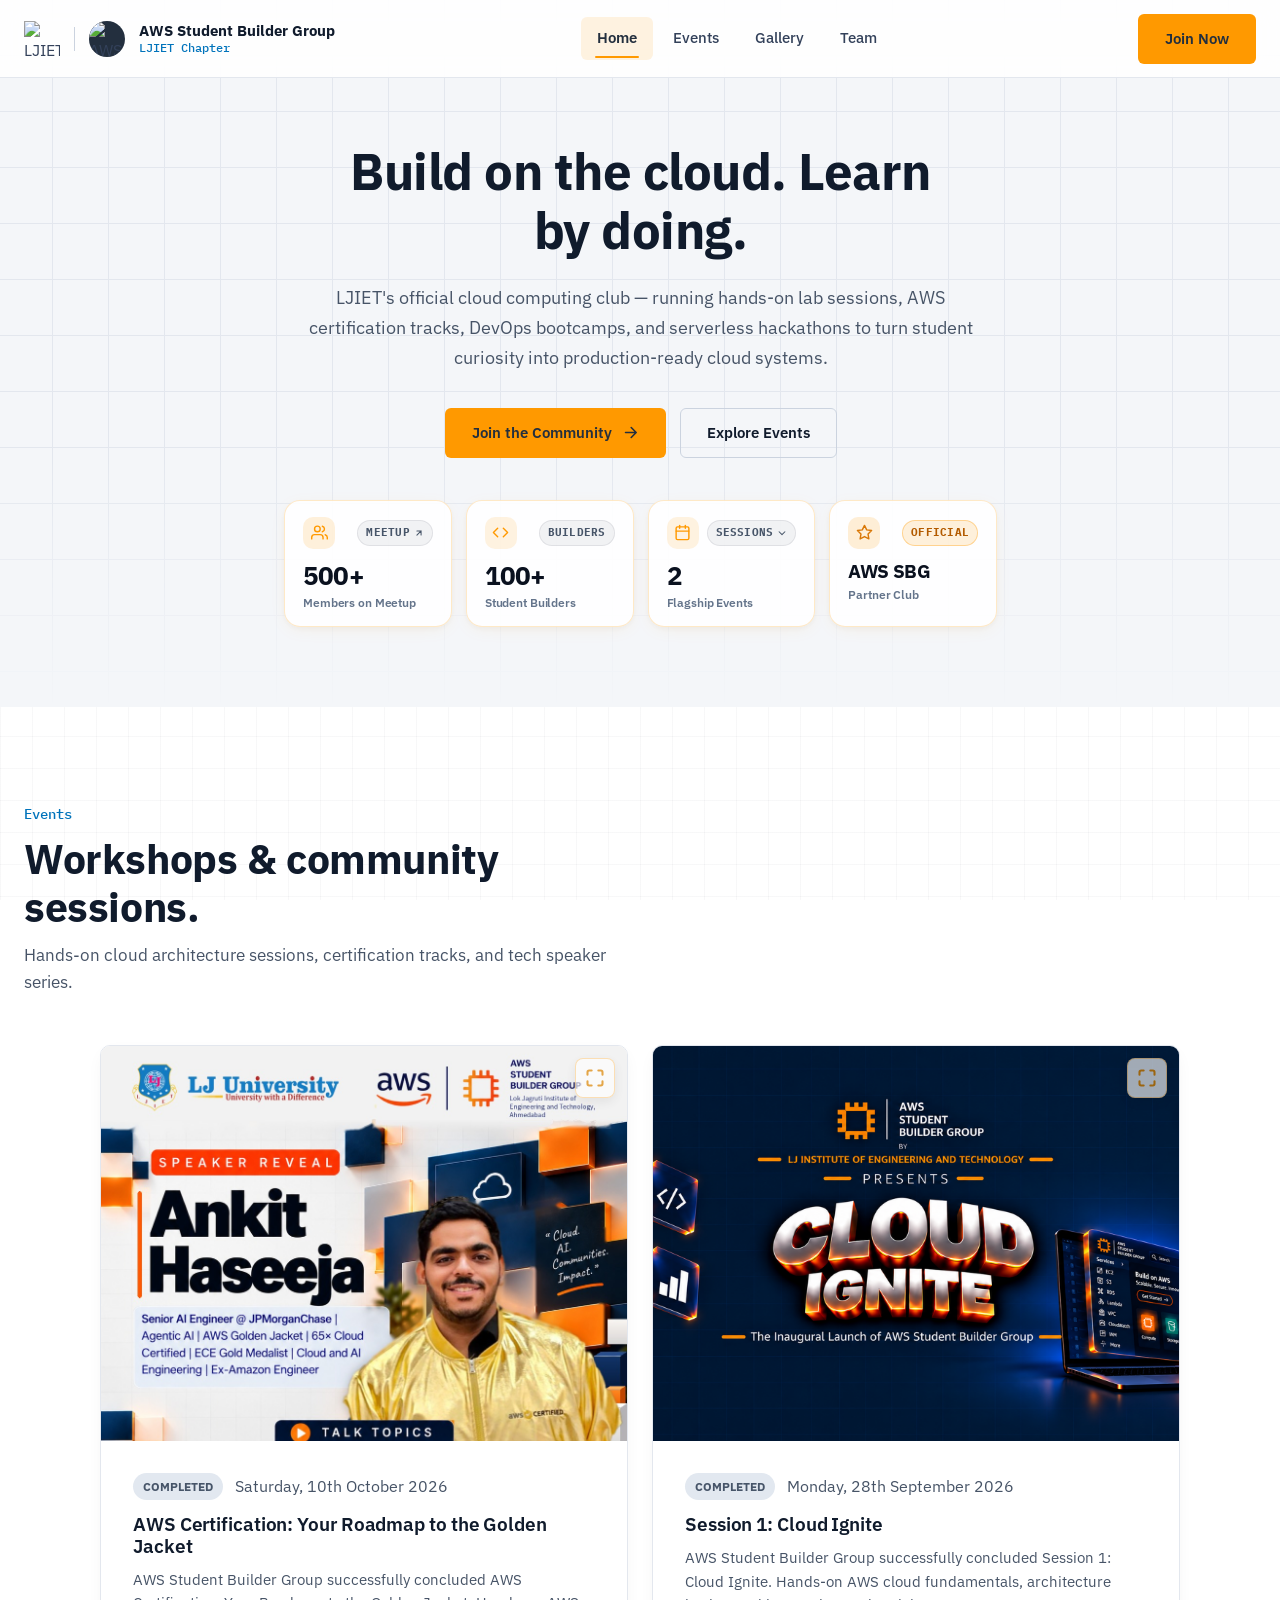
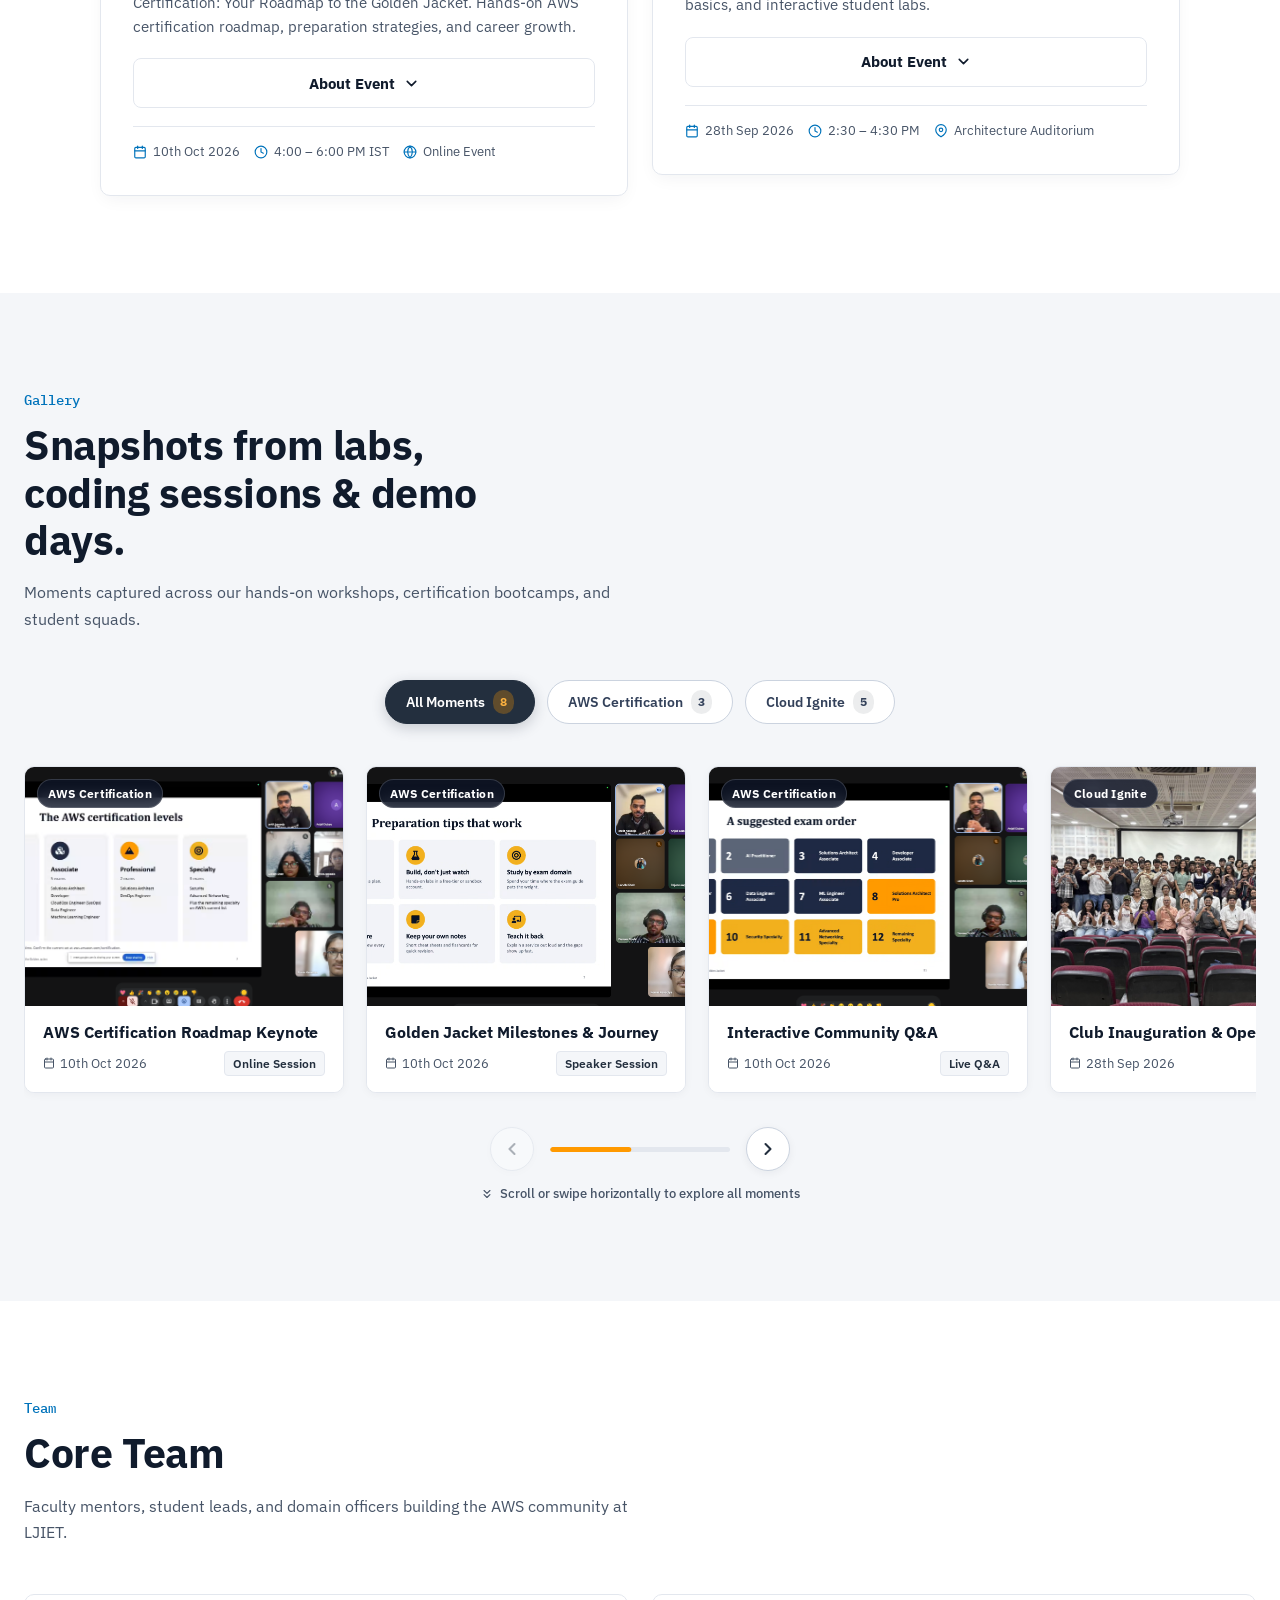
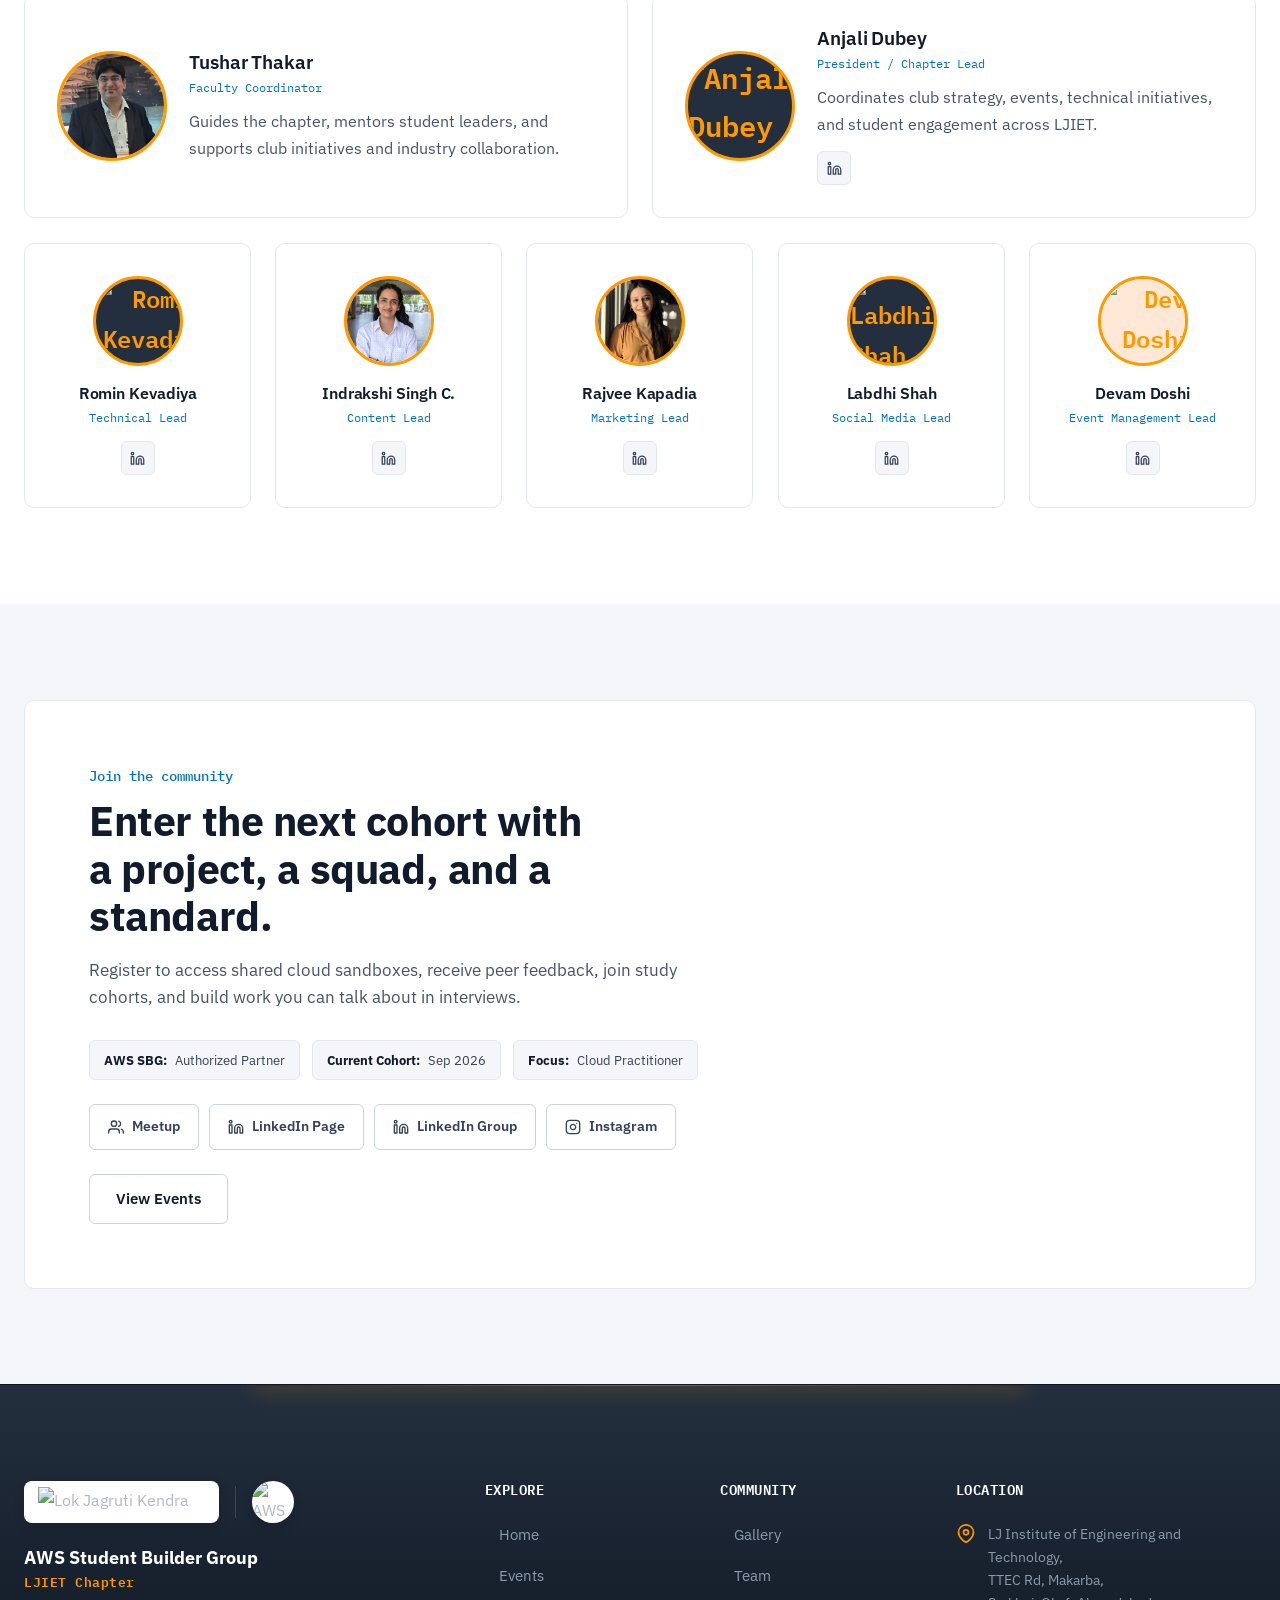
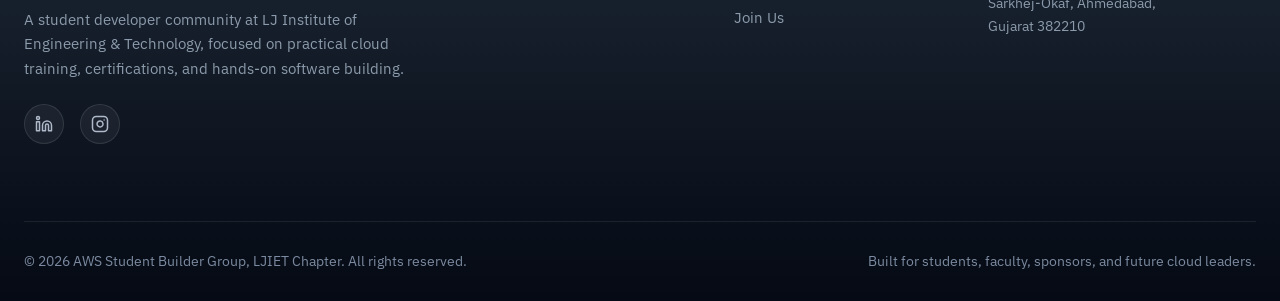
==== commit feef541a: "feat(seo): add Google Search Console verification file and multi-size favicons" ====
--- a/index.html
+++ b/index.html
@@ -36,9 +36,13 @@
   <meta name="twitter:image" content="https://ljawswebsite.github.io/aws-sbg-ljiet/images/AWS_LJIET_LOGO.jpeg">
   <meta name="twitter:image:alt" content="AWS Student Builder Group LJIET Chapter Logo">
 
-  <!-- Favicon -->
-  <link rel="icon" type="image/jpeg" href="images/AWS_LJIET_LOGO.jpeg">
-  <link rel="apple-touch-icon" href="images/AWS_LJIET_LOGO.jpeg">
+  <!-- Favicon (Google Search requires a multiple of 48px square: 48x48, 96x96, 192x192) -->
+  <link rel="icon" type="image/png" sizes="48x48" href="images/favicon-48x48.png">
+  <link rel="icon" type="image/png" sizes="96x96" href="images/favicon-96x96.png">
+  <link rel="icon" type="image/png" sizes="192x192" href="images/favicon-192x192.png">
+  <link rel="apple-touch-icon" sizes="180x180" href="images/apple-touch-icon.png">
+  <link rel="shortcut icon" href="favicon.ico">
+  <link rel="manifest" href="site.webmanifest">
 
   <title>AWS Student Builder Group | LJIET Chapter - Cloud Computing &amp; DevOps Club</title>
 
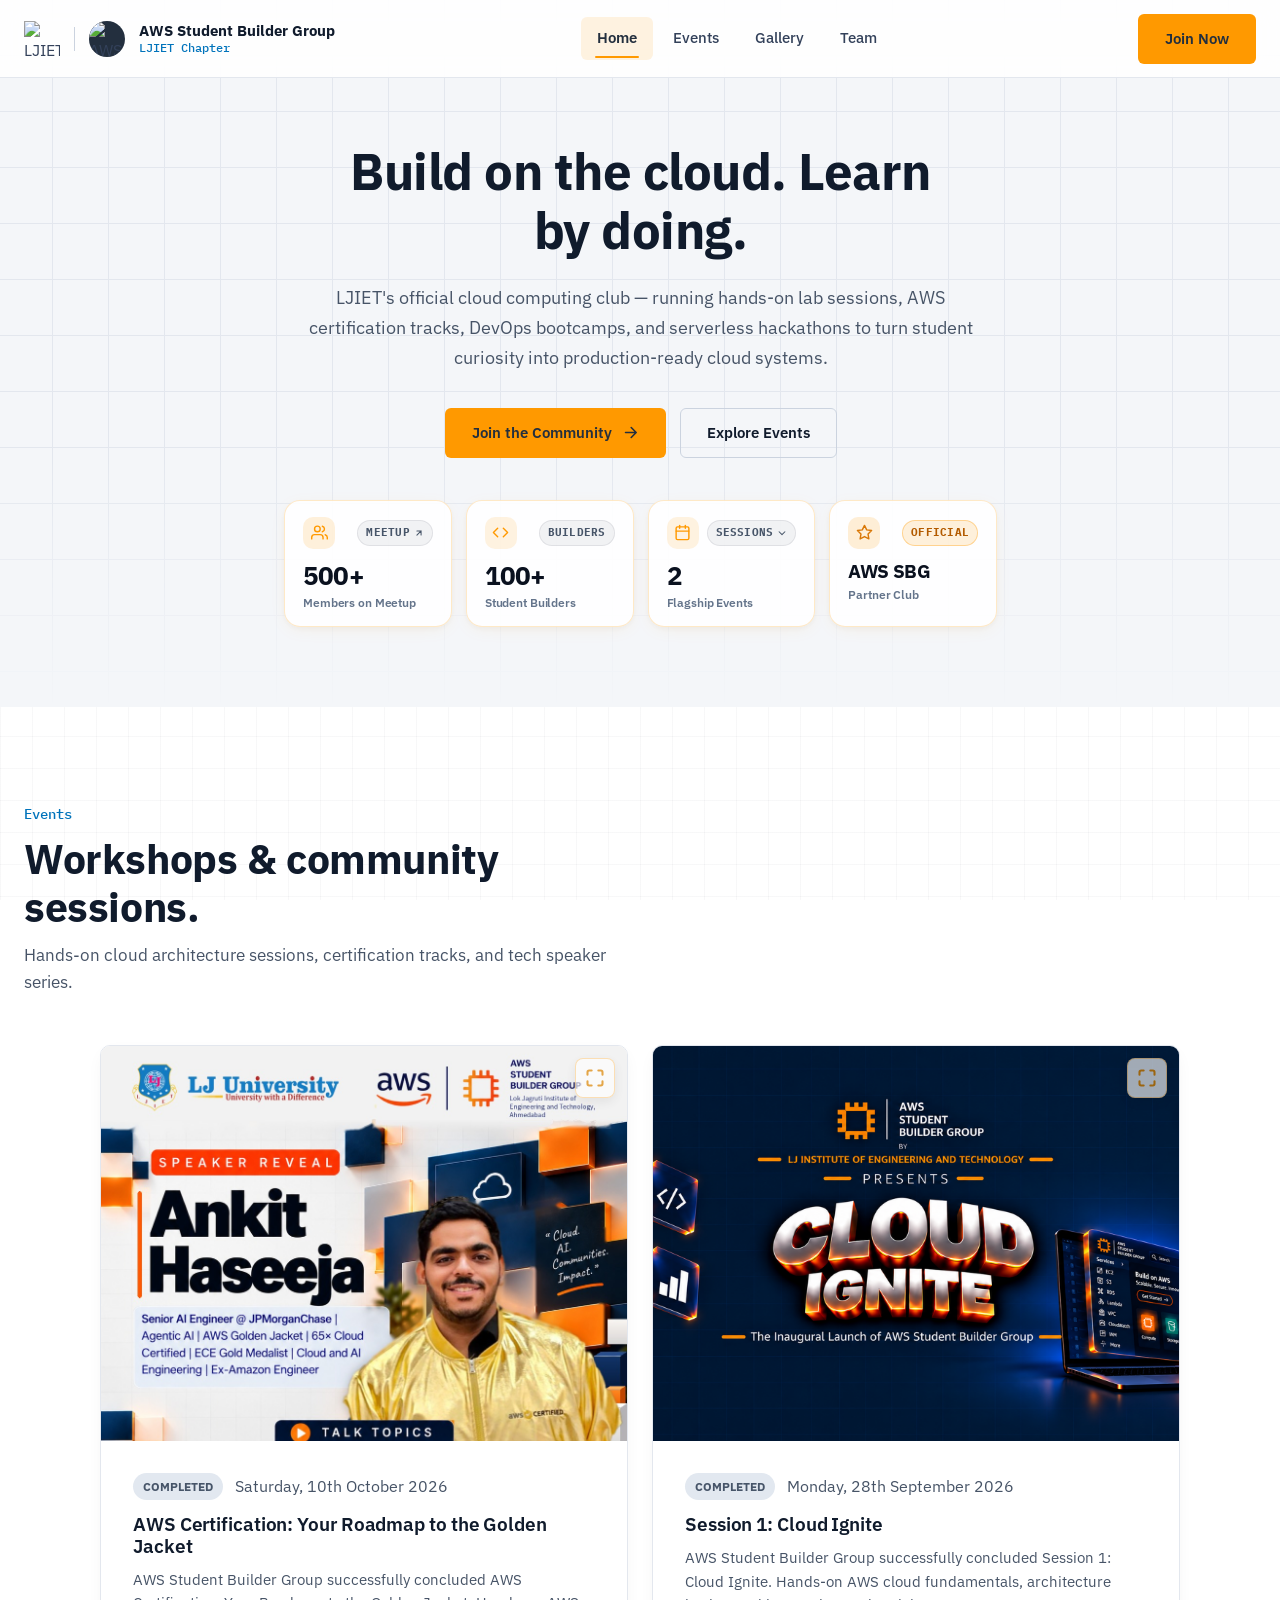
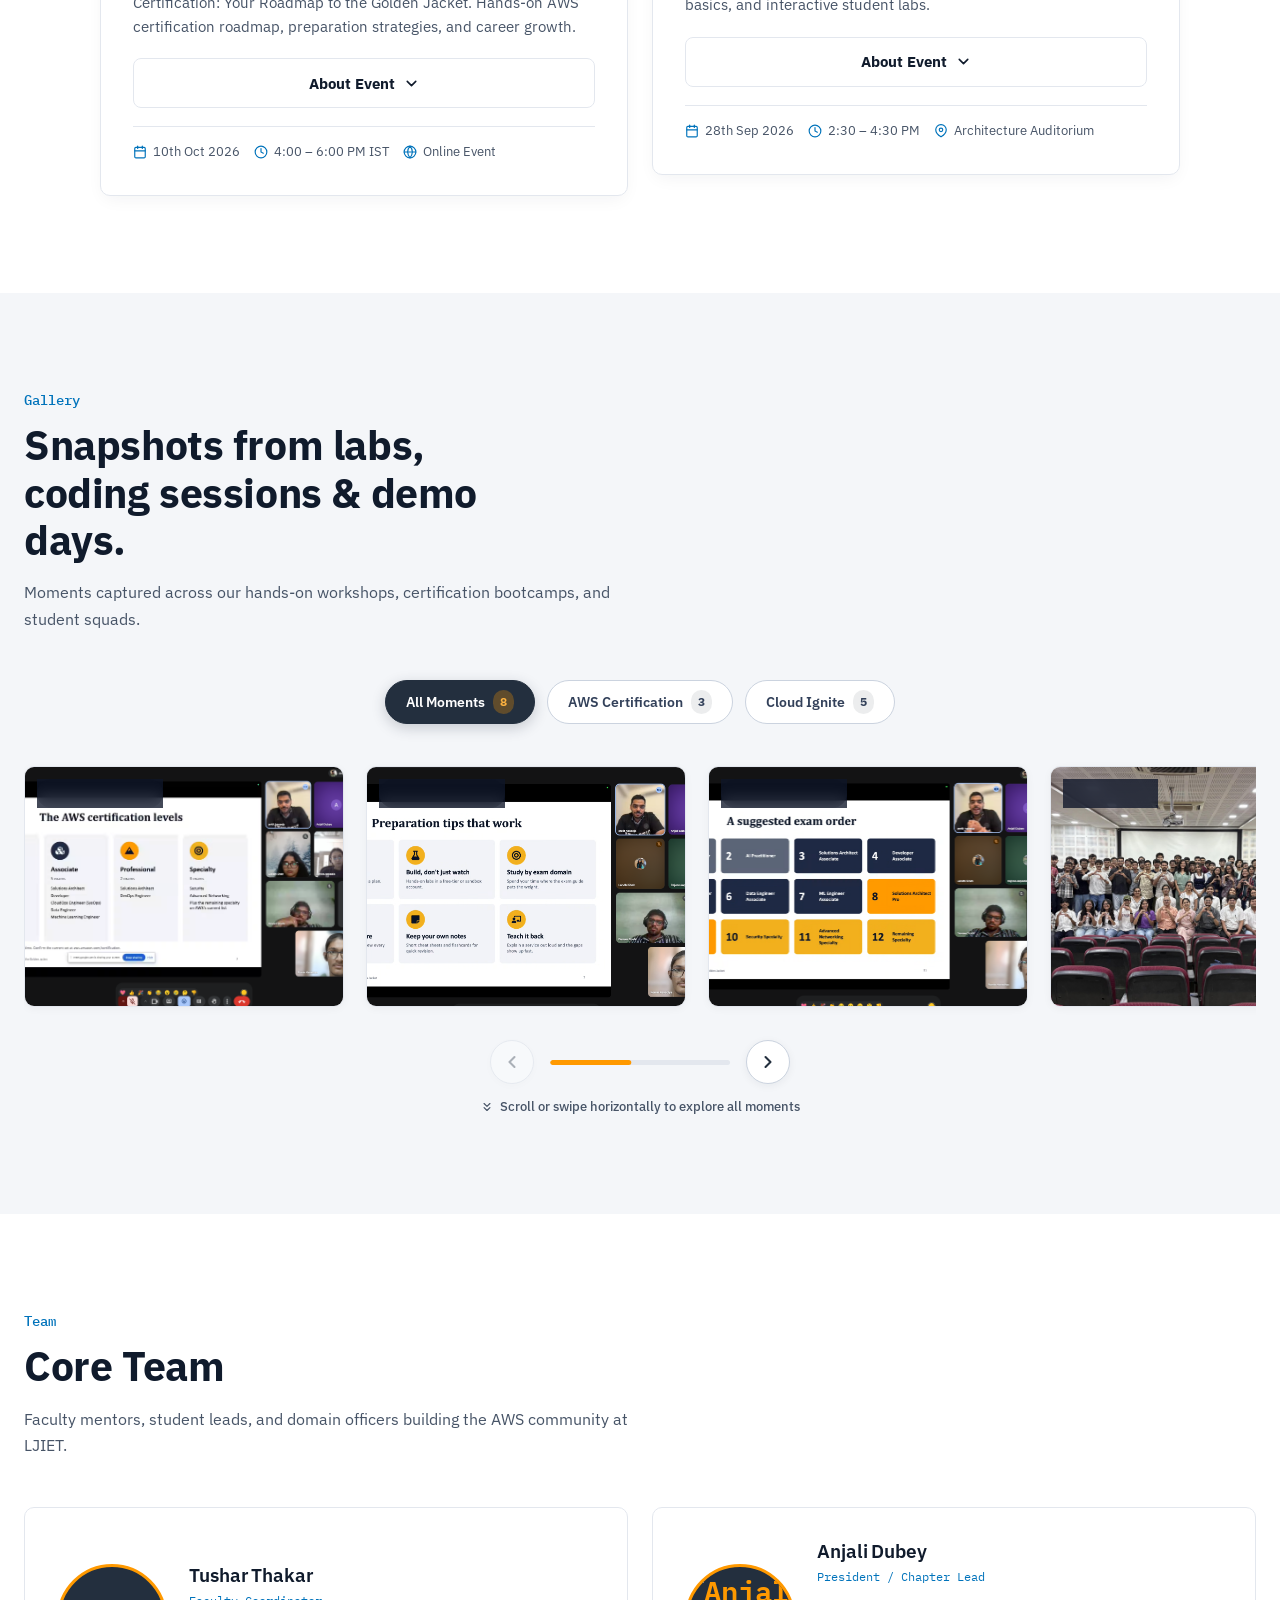
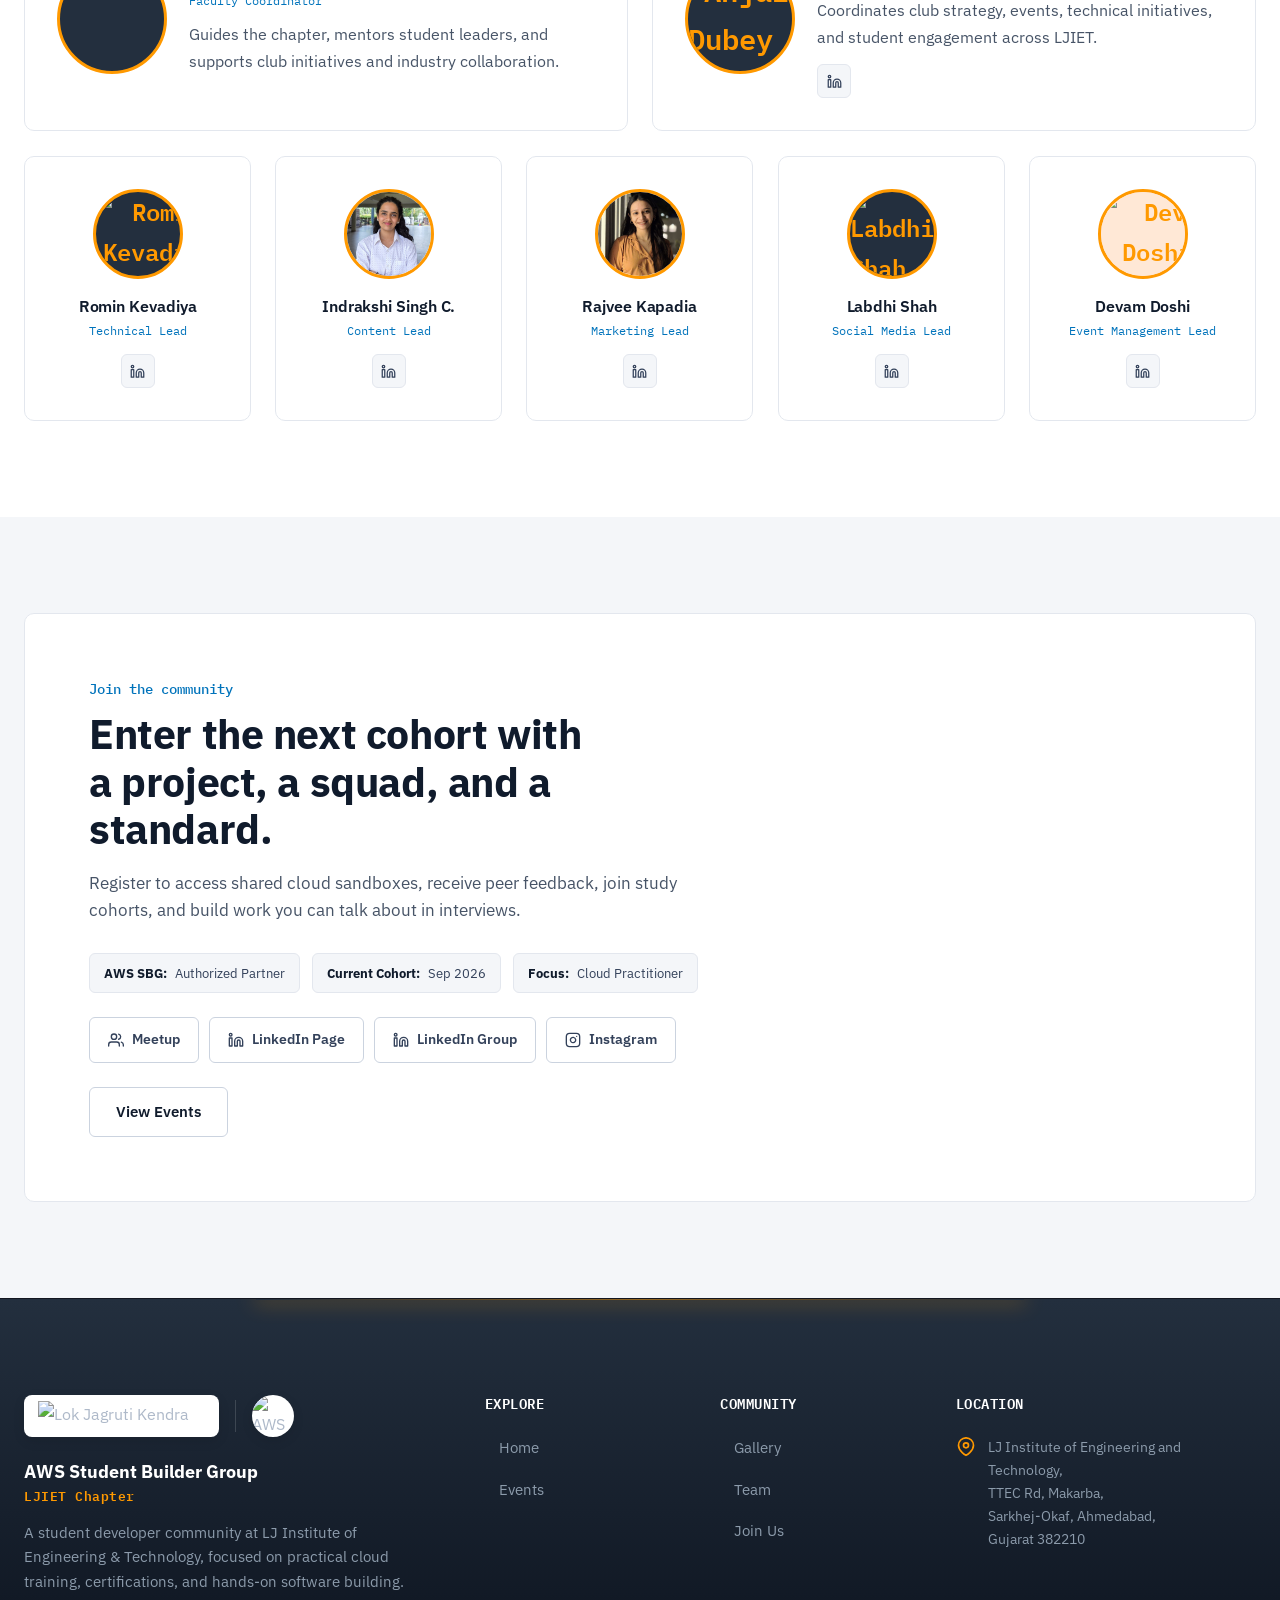
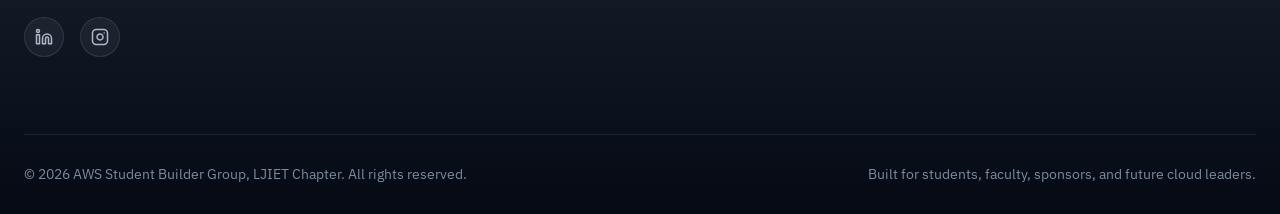
==== commit 3453b2e4: "feat(gallery): remove all text titles and subcaptions from image cards" ====
--- a/index.html
+++ b/index.html
@@ -637,26 +637,11 @@
                 <span class="gallery-view-hint">Click to enlarge</span>
               </div>
             </div>
-            <div class="gallery-card-info">
-              <h3 class="gallery-card-title">AWS Certification Roadmap Keynote</h3>
-              <p class="gallery-card-meta">
-                <span class="gallery-date">
-                  <svg width="12" height="12" viewBox="0 0 24 24" fill="none" stroke="currentColor" stroke-width="2" stroke-linecap="round" stroke-linejoin="round" aria-hidden="true">
-                    <rect x="3" y="4" width="18" height="18" rx="2" ry="2"/>
-                    <line x1="16" y1="2" x2="16" y2="6"/>
-                    <line x1="8" y1="2" x2="8" y2="6"/>
-                    <line x1="3" y1="10" x2="21" y2="10"/>
-                  </svg>
-                  10th Oct 2026
-                </span>
-                <span class="gallery-event-tag">Online Session</span>
-              </p>
-            </div>
           </article>
 
           <!-- Photo 2 (Event 2) -->
           <article class="gallery-card" data-event="event2">
-            <div class="gallery-card-media" tabindex="0" role="button" aria-label="Enlarge: Golden Jacket Milestones & Journey">
+            <div class="gallery-card-media" tabindex="0" role="button" aria-label="Enlarge: Golden Jacket Milestones &amp; Journey">
               <img src="images/event2/p2.png" alt="Golden Jacket Milestones and Journey discussion" width="600" height="450" loading="lazy">
               <span class="gallery-badge">AWS Certification</span>
               <div class="gallery-overlay">
@@ -667,21 +652,6 @@
                 </span>
                 <span class="gallery-view-hint">Click to enlarge</span>
               </div>
-            </div>
-            <div class="gallery-card-info">
-              <h3 class="gallery-card-title">Golden Jacket Milestones &amp; Journey</h3>
-              <p class="gallery-card-meta">
-                <span class="gallery-date">
-                  <svg width="12" height="12" viewBox="0 0 24 24" fill="none" stroke="currentColor" stroke-width="2" stroke-linecap="round" stroke-linejoin="round" aria-hidden="true">
-                    <rect x="3" y="4" width="18" height="18" rx="2" ry="2"/>
-                    <line x1="16" y1="2" x2="16" y2="6"/>
-                    <line x1="8" y1="2" x2="8" y2="6"/>
-                    <line x1="3" y1="10" x2="21" y2="10"/>
-                  </svg>
-                  10th Oct 2026
-                </span>
-                <span class="gallery-event-tag">Speaker Session</span>
-              </p>
             </div>
           </article>
 
@@ -699,21 +669,6 @@
                 <span class="gallery-view-hint">Click to enlarge</span>
               </div>
             </div>
-            <div class="gallery-card-info">
-              <h3 class="gallery-card-title">Interactive Community Q&amp;A</h3>
-              <p class="gallery-card-meta">
-                <span class="gallery-date">
-                  <svg width="12" height="12" viewBox="0 0 24 24" fill="none" stroke="currentColor" stroke-width="2" stroke-linecap="round" stroke-linejoin="round" aria-hidden="true">
-                    <rect x="3" y="4" width="18" height="18" rx="2" ry="2"/>
-                    <line x1="16" y1="2" x2="16" y2="6"/>
-                    <line x1="8" y1="2" x2="8" y2="6"/>
-                    <line x1="3" y1="10" x2="21" y2="10"/>
-                  </svg>
-                  10th Oct 2026
-                </span>
-                <span class="gallery-event-tag">Live Q&amp;A</span>
-              </p>
-            </div>
           </article>
 
           <!-- Photo 4 (Event 1) -->
@@ -730,21 +685,6 @@
                 <span class="gallery-view-hint">Click to enlarge</span>
               </div>
             </div>
-            <div class="gallery-card-info">
-              <h3 class="gallery-card-title">Club Inauguration &amp; Opening</h3>
-              <p class="gallery-card-meta">
-                <span class="gallery-date">
-                  <svg width="12" height="12" viewBox="0 0 24 24" fill="none" stroke="currentColor" stroke-width="2" stroke-linecap="round" stroke-linejoin="round" aria-hidden="true">
-                    <rect x="3" y="4" width="18" height="18" rx="2" ry="2"/>
-                    <line x1="16" y1="2" x2="16" y2="6"/>
-                    <line x1="8" y1="2" x2="8" y2="6"/>
-                    <line x1="3" y1="10" x2="21" y2="10"/>
-                  </svg>
-                  28th Sep 2026
-                </span>
-                <span class="gallery-event-tag">Auditorium</span>
-              </p>
-            </div>
           </article>
 
           <!-- Photo 5 (Event 1) -->
@@ -761,21 +701,6 @@
                 <span class="gallery-view-hint">Click to enlarge</span>
               </div>
             </div>
-            <div class="gallery-card-info">
-              <h3 class="gallery-card-title">Hands-on Architecture Workshop</h3>
-              <p class="gallery-card-meta">
-                <span class="gallery-date">
-                  <svg width="12" height="12" viewBox="0 0 24 24" fill="none" stroke="currentColor" stroke-width="2" stroke-linecap="round" stroke-linejoin="round" aria-hidden="true">
-                    <rect x="3" y="4" width="18" height="18" rx="2" ry="2"/>
-                    <line x1="16" y1="2" x2="16" y2="6"/>
-                    <line x1="8" y1="2" x2="8" y2="6"/>
-                    <line x1="3" y1="10" x2="21" y2="10"/>
-                  </svg>
-                  28th Sep 2026
-                </span>
-                <span class="gallery-event-tag">Workshop</span>
-              </p>
-            </div>
           </article>
 
           <!-- Photo 6 (Event 1) -->
@@ -792,21 +717,6 @@
                 <span class="gallery-view-hint">Click to enlarge</span>
               </div>
             </div>
-            <div class="gallery-card-info">
-              <h3 class="gallery-card-title">Live Cloud Demo &amp; Sandbox</h3>
-              <p class="gallery-card-meta">
-                <span class="gallery-date">
-                  <svg width="12" height="12" viewBox="0 0 24 24" fill="none" stroke="currentColor" stroke-width="2" stroke-linecap="round" stroke-linejoin="round" aria-hidden="true">
-                    <rect x="3" y="4" width="18" height="18" rx="2" ry="2"/>
-                    <line x1="16" y1="2" x2="16" y2="6"/>
-                    <line x1="8" y1="2" x2="8" y2="6"/>
-                    <line x1="3" y1="10" x2="21" y2="10"/>
-                  </svg>
-                  28th Sep 2026
-                </span>
-                <span class="gallery-event-tag">Hands-on Lab</span>
-              </p>
-            </div>
           </article>
 
           <!-- Photo 7 (Event 1) -->
@@ -823,21 +733,6 @@
                 <span class="gallery-view-hint">Click to enlarge</span>
               </div>
             </div>
-            <div class="gallery-card-info">
-              <h3 class="gallery-card-title">Student Builders &amp; Squad Cohorts</h3>
-              <p class="gallery-card-meta">
-                <span class="gallery-date">
-                  <svg width="12" height="12" viewBox="0 0 24 24" fill="none" stroke="currentColor" stroke-width="2" stroke-linecap="round" stroke-linejoin="round" aria-hidden="true">
-                    <rect x="3" y="4" width="18" height="18" rx="2" ry="2"/>
-                    <line x1="16" y1="2" x2="16" y2="6"/>
-                    <line x1="8" y1="2" x2="8" y2="6"/>
-                    <line x1="3" y1="10" x2="21" y2="10"/>
-                  </svg>
-                  28th Sep 2026
-                </span>
-                <span class="gallery-event-tag">Community</span>
-              </p>
-            </div>
           </article>
 
           <!-- Photo 8 (Event 1) -->
@@ -853,21 +748,6 @@
                 </span>
                 <span class="gallery-view-hint">Click to enlarge</span>
               </div>
-            </div>
-            <div class="gallery-card-info">
-              <h3 class="gallery-card-title">Audience &amp; Community Interaction</h3>
-              <p class="gallery-card-meta">
-                <span class="gallery-date">
-                  <svg width="12" height="12" viewBox="0 0 24 24" fill="none" stroke="currentColor" stroke-width="2" stroke-linecap="round" stroke-linejoin="round" aria-hidden="true">
-                    <rect x="3" y="4" width="18" height="18" rx="2" ry="2"/>
-                    <line x1="16" y1="2" x2="16" y2="6"/>
-                    <line x1="8" y1="2" x2="8" y2="6"/>
-                    <line x1="3" y1="10" x2="21" y2="10"/>
-                  </svg>
-                  28th Sep 2026
-                </span>
-                <span class="gallery-event-tag">Networking</span>
-              </p>
             </div>
           </article>
           </div>
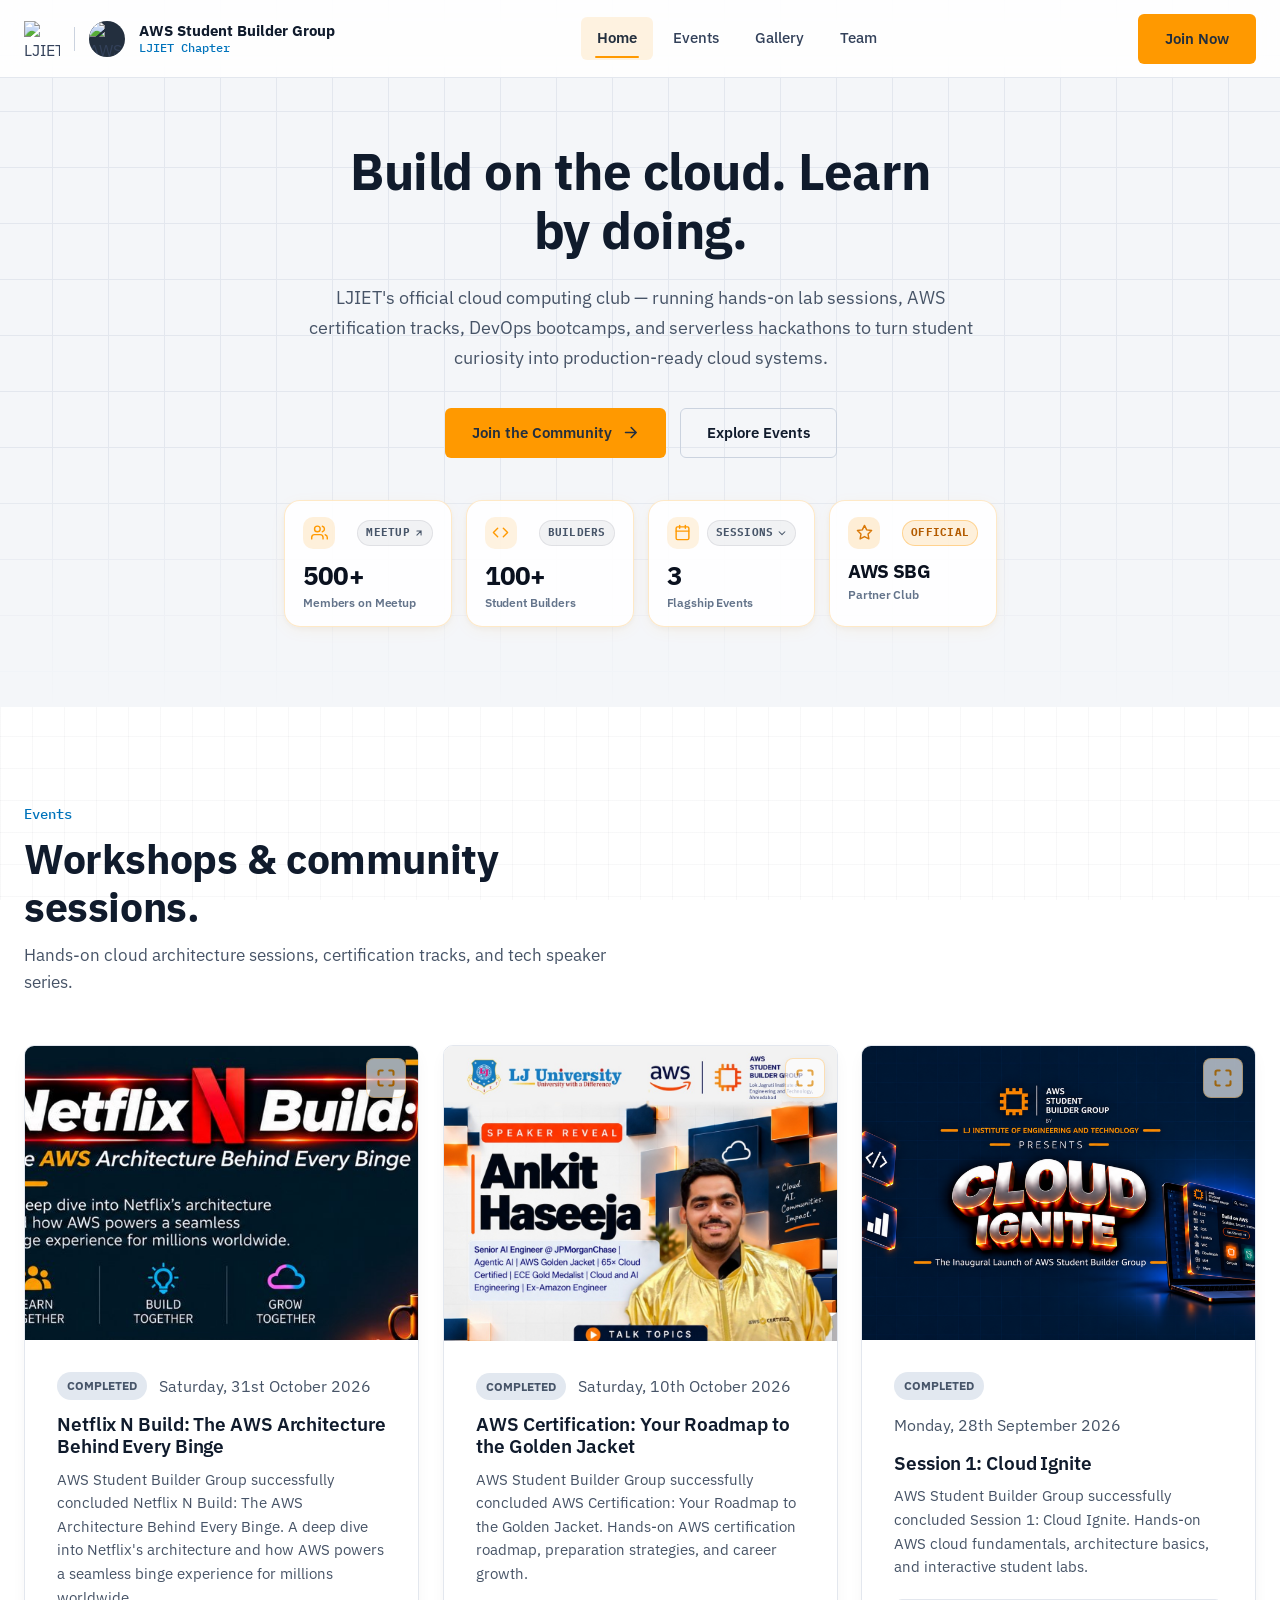
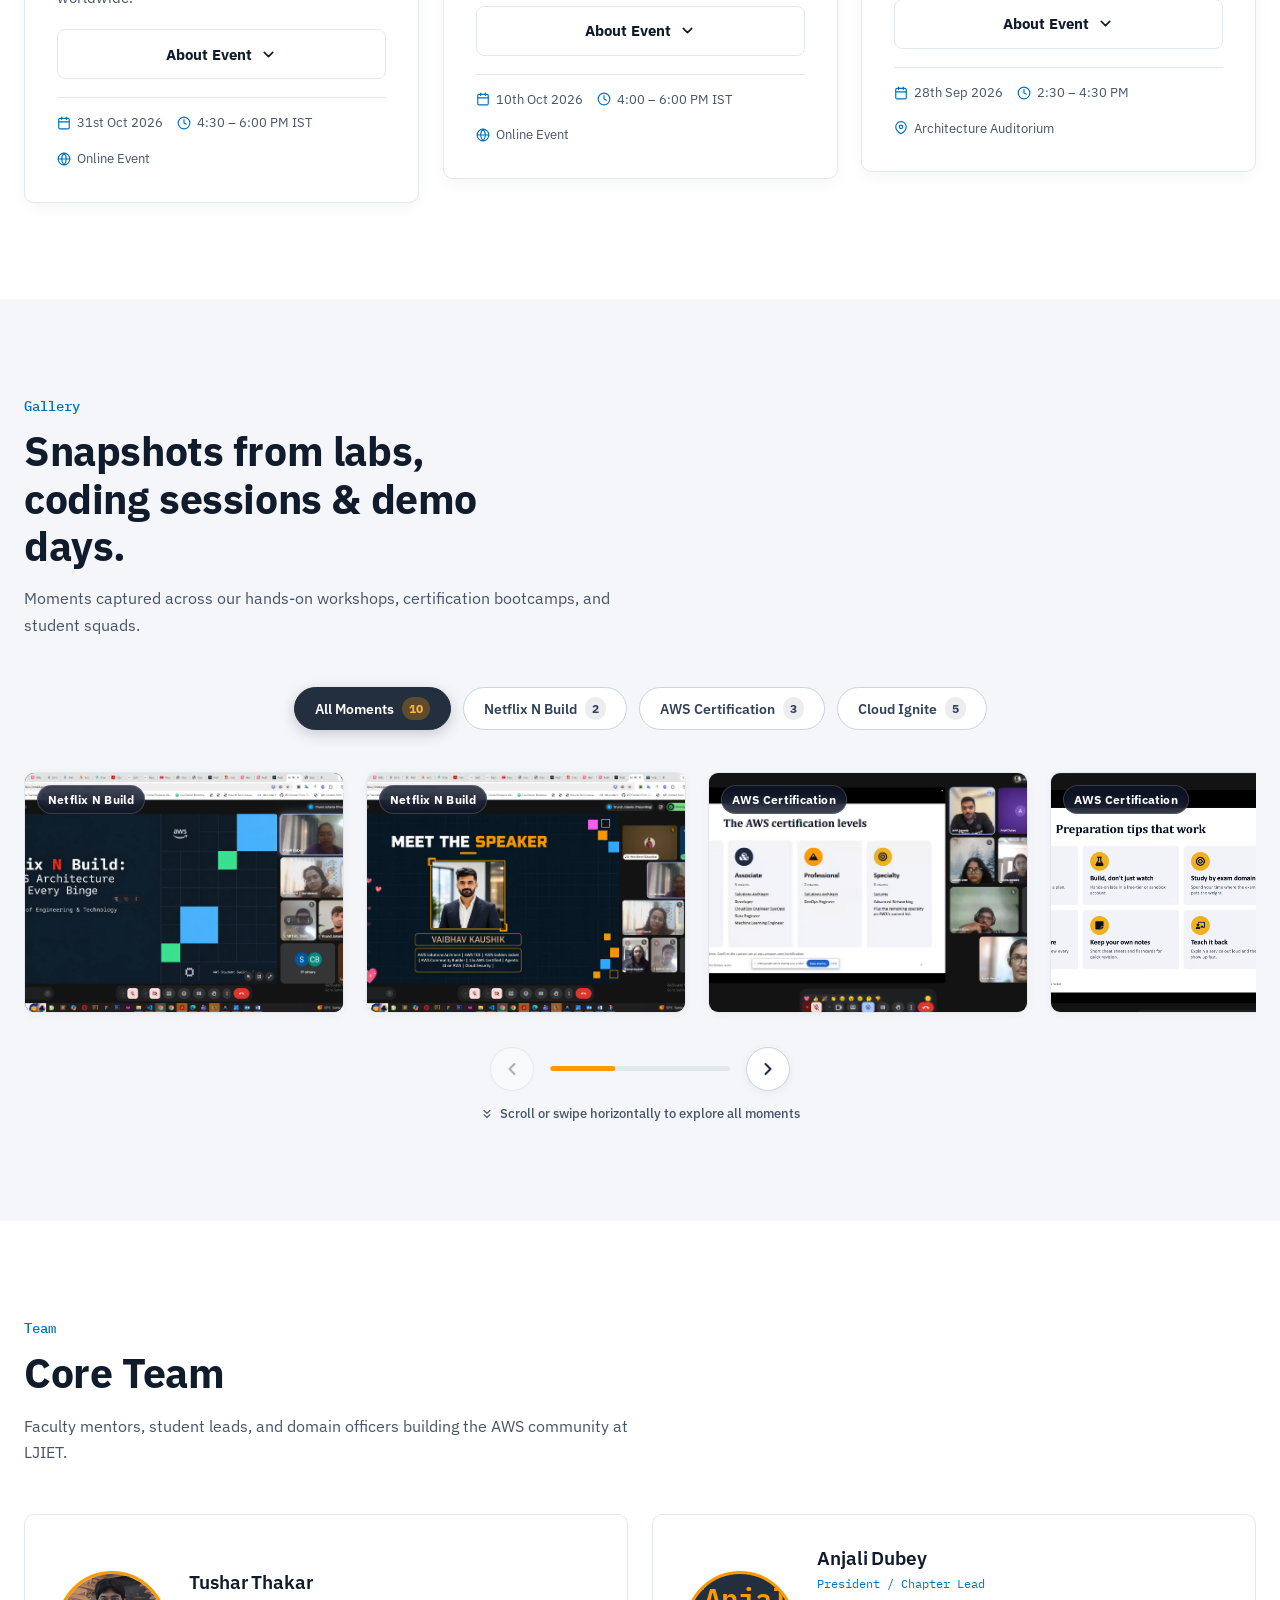
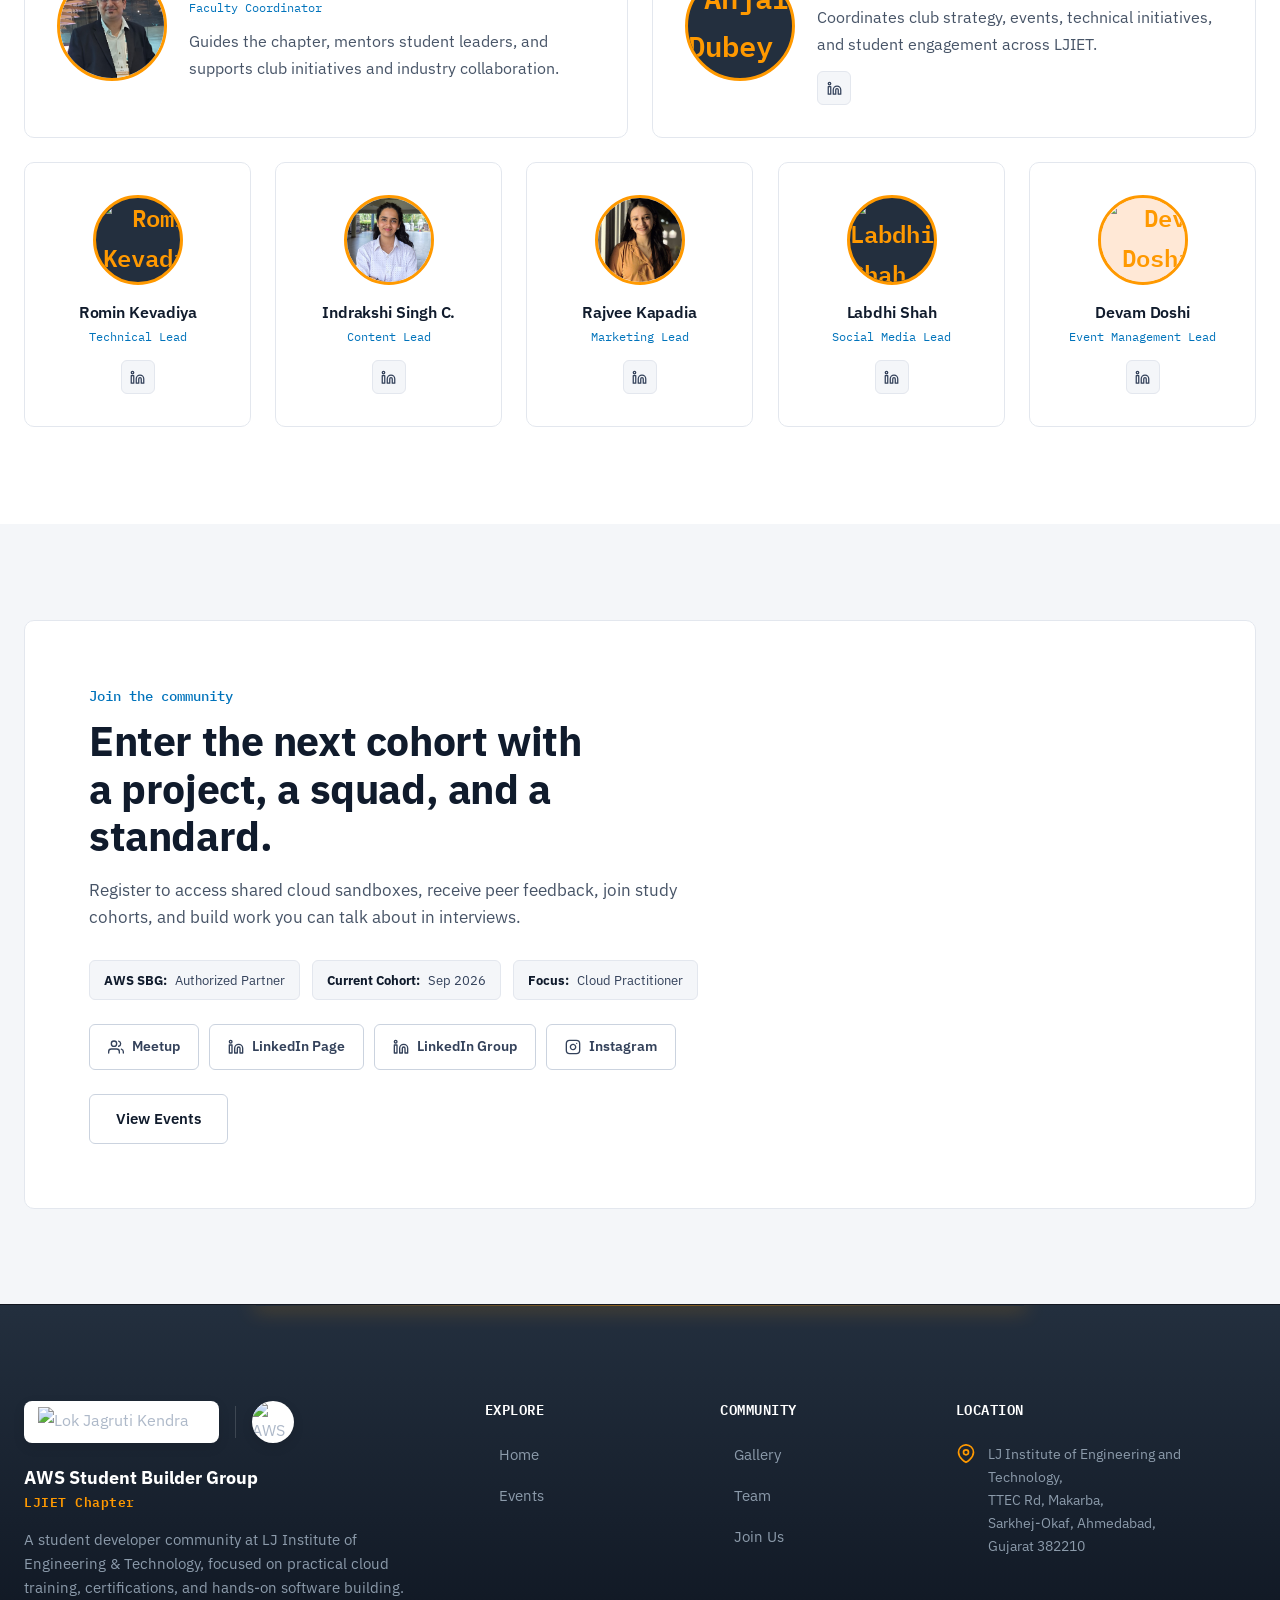
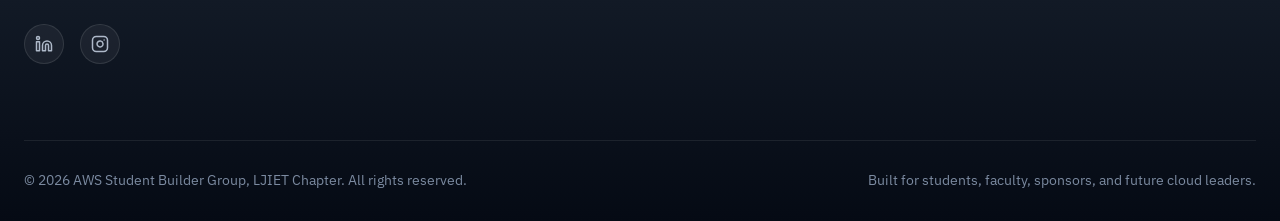
==== commit 34640752: "Event 3 details (#13)" ====
--- a/index.html
+++ b/index.html
@@ -105,6 +105,33 @@
           "@id": "https://ljawswebsite.github.io/aws-sbg-ljiet/#organization"
         },
         "inLanguage": "en"
+      },
+      {
+        "@type": "Event",
+        "@id": "https://ljawswebsite.github.io/aws-sbg-ljiet/#event-netflix-n-build",
+        "name": "Netflix N Build: The AWS Architecture Behind Every Binge",
+        "description": "AWS Student Builder Group LJIET presents Netflix N Build — an architectural deep dive into Netflix's system design, video streaming, CDN edge caching, and AWS cloud scalability with AWS Solutions Architect Vaibhav Kaushik.",
+        "image": [
+          "https://ljawswebsite.github.io/aws-sbg-ljiet/images/event3/cover.jpg",
+          "https://ljawswebsite.github.io/aws-sbg-ljiet/images/event3/poster.jpg"
+        ],
+        "startDate": "2026-10-31T16:30:00+05:30",
+        "endDate": "2026-10-31T18:00:00+05:30",
+        "eventStatus": "https://schema.org/EventScheduled",
+        "eventAttendanceMode": "https://schema.org/OnlineEventAttendanceMode",
+        "location": {
+          "@type": "VirtualLocation",
+          "url": "https://ljawswebsite.github.io/aws-sbg-ljiet/#events"
+        },
+        "organizer": {
+          "@id": "https://ljawswebsite.github.io/aws-sbg-ljiet/#organization"
+        },
+        "performer": {
+          "@type": "Person",
+          "name": "Vaibhav Kaushik",
+          "jobTitle": "AWS Solutions Architect",
+          "sameAs": "https://www.linkedin.com/in/vaibhav-kaushik-4824161a0/"
+        }
       },
       {
         "@type": "Event",
@@ -298,8 +325,8 @@
                   <div class="hero-stat-label">Student Builders</div>
                 </div>
 
-                <!-- Stat 3: 2 Flagship Events -->
-                <a class="hero-stat-card hero-stat-card--interactive" href="#events" aria-label="2 Flagship Events, view events section">
+                <!-- Stat 3: 3 Flagship Events -->
+                <a class="hero-stat-card hero-stat-card--interactive" href="#events" aria-label="3 Flagship Events, view events section">
                   <div class="hero-stat-top">
                     <span class="hero-stat-icon" aria-hidden="true">
                       <svg viewBox="0 0 24 24" fill="none" stroke="currentColor" stroke-width="2" stroke-linecap="round" stroke-linejoin="round">
@@ -315,7 +342,7 @@
                       </svg>
                     </span>
                   </div>
-                  <div class="hero-stat-value">2</div>
+                  <div class="hero-stat-value">3</div>
                   <div class="hero-stat-label">Flagship Events</div>
                 </a>
 
@@ -350,6 +377,123 @@
             certification tracks, and tech speaker series.</p>
         </div>
         <div class="events-grid">
+          <!-- ── CARD: COMPLETED EVENT (Netflix N Build) ─────────────── -->
+          <article class="card event-card premium-event-card past-event-card" id="event3Card">
+            <div class="event-img" id="event3ImgWrap" title="Click to view full poster" style="cursor: pointer; background: #0B111E;">
+              <img class="img-event" src="images/event3/cover.jpg" alt="Netflix N Build: The AWS Architecture Behind Every Binge event cover" width="400"
+                height="300" loading="lazy" style="object-fit: cover; object-position: center;">
+              <button type="button" class="maximize-btn" aria-label="View poster full screen">
+                <svg viewBox="0 0 24 24" fill="none" stroke="currentColor" stroke-width="2.5" stroke-linecap="round" stroke-linejoin="round" aria-hidden="true">
+                  <path d="M8 3H5a2 2 0 0 0-2 2v3m18 0V5a2 2 0 0 0-2-2h-3m0 18h3a2 2 0 0 0 2-2v-3M3 16v3a2 2 0 0 0 2 2h3"/>
+                </svg>
+              </button>
+            </div>
+            <div class="event-body efc-body">
+              <div class="event-meta-row">
+                <span class="tag" style="background: #E2E8F0; color: #475569; font-weight: 700; font-size: 0.75rem; padding: 4px 10px; border-radius: 20px; text-transform: uppercase;">Completed</span>
+                <span class="hec-date">Saturday, 31st October 2026</span>
+              </div>
+              <h3>Netflix N Build: The AWS Architecture Behind Every Binge</h3>
+              <p class="efc-desc">
+                AWS Student Builder Group successfully concluded Netflix N Build: The AWS Architecture Behind Every Binge. A deep dive into Netflix's architecture and how AWS powers a seamless binge experience for millions worldwide.
+              </p>
+
+              <div class="efc-front-actions">
+                <button type="button" class="btn btn-outline efc-btn efc-expand-btn" id="event3AboutBtn" aria-expanded="false" aria-controls="event3ExpandedDetails">
+                  <span class="efc-expand-text">About Event</span>
+                  <svg class="expand-icon" viewBox="0 0 24 24" fill="none" stroke="currentColor" stroke-width="2" stroke-linecap="round" stroke-linejoin="round" aria-hidden="true">
+                    <path d="M6 9l6 6 6-6"/>
+                  </svg>
+                </button>
+              </div>
+
+              <div class="event-footer efc-footer-compact">
+                <span><svg width="13" height="13" viewBox="0 0 24 24" fill="none" stroke="currentColor" stroke-width="2" stroke-linecap="round" stroke-linejoin="round" aria-hidden="true"><rect x="3" y="4" width="18" height="18" rx="2" ry="2" /><line x1="16" y1="2" x2="16" y2="6" /><line x1="8" y1="2" x2="8" y2="6" /><line x1="3" y1="10" x2="21" y2="10" /></svg>31st Oct 2026</span>
+                <span><svg width="13" height="13" viewBox="0 0 24 24" fill="none" stroke="currentColor" stroke-width="2" stroke-linecap="round" stroke-linejoin="round" aria-hidden="true"><circle cx="12" cy="12" r="10" /><polyline points="12 6 12 12 16 14" /></svg>4:30 &ndash; 6:00 PM IST</span>
+                <span><svg width="13" height="13" viewBox="0 0 24 24" fill="none" stroke="currentColor" stroke-width="2" stroke-linecap="round" stroke-linejoin="round" aria-hidden="true"><circle cx="12" cy="12" r="10"/><line x1="2" y1="12" x2="22" y2="12"/><path d="M12 2a15.3 15.3 0 0 1 4 10 15.3 15.3 0 0 1-4 10 15.3 15.3 0 0 1-4-10 15.3 15.3 0 0 1 4-10z"/></svg>Online Event</span>
+              </div>
+            </div>
+
+            <!-- Expandable Details Section -->
+            <div class="card-expandable-panel" id="event3ExpandedDetails" aria-hidden="true">
+              <div class="card-expandable-inner">
+                <div class="efc-expanded-content">
+                  <hr class="card-expand-divider" aria-hidden="true">
+
+                  <div class="efc-back-header">
+                    <div class="hec-eyebrow-row">
+                      <span class="hec-eyebrow">SESSION SUMMARY</span>
+                      <span class="tag" style="background: #E2E8F0; color: #475569; font-weight: 700; font-size: 0.72rem; padding: 3px 9px; border-radius: 12px; font-family: var(--font-mono); text-transform: uppercase;">Completed</span>
+                    </div>
+                    <p class="efc-back-desc">
+                      AWS Student Builder Group successfully concluded Netflix N Build: The AWS Architecture Behind Every Binge. An exclusive session dissecting high-scale distributed systems, edge streaming, and resilient cloud architecture.
+                    </p>
+                  </div>
+
+                  <div class="uec-topics-section">
+                    <div class="hec-section-kicker">WHAT WAS COVERED</div>
+                    <ul class="hec-topics-list uec-topics-list">
+                      <li>
+                        <svg width="14" height="14" viewBox="0 0 24 24" fill="none" stroke="currentColor" stroke-width="2.5" stroke-linecap="round" stroke-linejoin="round" aria-hidden="true"><polyline points="20 6 9 17 4 12"/></svg>
+                        <span>Netflix System Architecture &amp; Control Plane</span>
+                      </li>
+                      <li>
+                        <svg width="14" height="14" viewBox="0 0 24 24" fill="none" stroke="currentColor" stroke-width="2.5" stroke-linecap="round" stroke-linejoin="round" aria-hidden="true"><polyline points="20 6 9 17 4 12"/></svg>
+                        <span>Load Balancing &amp; Auto Scaling at Peak Volumes</span>
+                      </li>
+                      <li>
+                        <svg width="14" height="14" viewBox="0 0 24 24" fill="none" stroke="currentColor" stroke-width="2.5" stroke-linecap="round" stroke-linejoin="round" aria-hidden="true"><polyline points="20 6 9 17 4 12"/></svg>
+                        <span>Video Streaming, Open Connect CDN &amp; Edge Caching</span>
+                      </li>
+                      <li>
+                        <svg width="14" height="14" viewBox="0 0 24 24" fill="none" stroke="currentColor" stroke-width="2.5" stroke-linecap="round" stroke-linejoin="round" aria-hidden="true"><polyline points="20 6 9 17 4 12"/></svg>
+                        <span>Microservices, Distributed Databases &amp; Caching</span>
+                      </li>
+                      <li>
+                        <svg width="14" height="14" viewBox="0 0 24 24" fill="none" stroke="currentColor" stroke-width="2.5" stroke-linecap="round" stroke-linejoin="round" aria-hidden="true"><polyline points="20 6 9 17 4 12"/></svg>
+                        <span>Live Q&amp;A with AWS Solutions Architect Vaibhav Kaushik</span>
+                      </li>
+                    </ul>
+                  </div>
+
+                  <!-- Speaker LinkedIn Link -->
+                  <div class="hec-speaker-linkedin-block">
+                    <a class="hec-linkedin-btn-card" href="https://www.linkedin.com/in/vaibhav-kaushik-4824161a0/" target="_blank" rel="noopener noreferrer" title="View Vaibhav Kaushik on LinkedIn">
+                      <svg class="linkedin-svg-icon" viewBox="0 0 24 24" fill="currentColor" aria-hidden="true">
+                        <path d="M19 0h-14c-2.761 0-5 2.239-5 5v14c0 2.761 2.239 5 5 5h14c2.762 0 5-2.239 5-5v-14c0-2.761-2.238-5-5-5zm-11 19h-3v-11h3v11zm-1.5-12.268c-.966 0-1.75-.79-1.75-1.764s.784-1.764 1.75-1.764 1.75.79 1.75 1.764-.783 1.764-1.75 1.764zm13.5 12.268h-3v-5.604c0-3.368-4-3.113-4 0v5.604h-3v-11h3v1.765c1.396-2.586 7-2.777 7 2.476v6.759z"/>
+                      </svg>
+                      <span class="linkedin-btn-label">LinkedIn &rarr; Vaibhav Kaushik</span>
+                    </a>
+                  </div>
+
+                  <div style="margin-bottom: 12px;">
+                    <a href="#gallery" class="btn btn-outline" onclick="openAlbum('event3');" style="width: 100%; justify-content: center; font-size: 0.88rem; padding: 9px 16px;">
+                      View Event Gallery
+                      <svg viewBox="0 0 24 24" fill="none" stroke="currentColor" stroke-width="2" stroke-linecap="round" stroke-linejoin="round" aria-hidden="true"><path d="M5 12h14M13 5l7 7-7 7"/></svg>
+                    </a>
+                  </div>
+
+                  <div class="hec-back-summary-bar efc-summary-bar">
+                    <div class="hec-summary-point">
+                      <svg width="13" height="13" viewBox="0 0 24 24" fill="none" stroke="currentColor" stroke-width="2" stroke-linecap="round" stroke-linejoin="round" aria-hidden="true"><rect x="3" y="4" width="18" height="18" rx="2" ry="2" /><line x1="16" y1="2" x2="16" y2="6" /><line x1="8" y1="2" x2="8" y2="6" /><line x1="3" y1="10" x2="21" y2="10" /></svg>
+                      <span>31 October 2026</span>
+                    </div>
+                    <span class="hec-summary-sep" aria-hidden="true">|</span>
+                    <div class="hec-summary-point">
+                      <svg width="13" height="13" viewBox="0 0 24 24" fill="none" stroke="currentColor" stroke-width="2" stroke-linecap="round" stroke-linejoin="round" aria-hidden="true"><circle cx="12" cy="12" r="10" /><polyline points="12 6 12 12 16 14" /></svg>
+                      <span>4:30 &ndash; 6:00 PM IST</span>
+                    </div>
+                    <span class="hec-summary-sep" aria-hidden="true">|</span>
+                    <div class="hec-summary-point">
+                      <svg width="13" height="13" viewBox="0 0 24 24" fill="none" stroke="currentColor" stroke-width="2" stroke-linecap="round" stroke-linejoin="round" aria-hidden="true"><circle cx="12" cy="12" r="10"/><line x1="2" y1="12" x2="22" y2="12"/><path d="M12 2a15.3 15.3 0 0 1 4 10 15.3 15.3 0 0 1-4 10 15.3 15.3 0 0 1-4-10 15.3 15.3 0 0 1 4-10z"/></svg>
+                      <span>Online Event</span>
+                    </div>
+                  </div>
+                </div>
+              </div>
+            </div>
+          </article>
+
           <!-- ── CARD 1: COMPLETED EVENT (AWS Certification) ────────── -->
           <article class="card event-card premium-event-card past-event-card" id="upcomingEventCard">
             <div class="event-img" id="upcomingEventImgWrap" title="Click to view full poster" style="cursor: pointer;">
@@ -608,7 +752,11 @@
         <div class="gallery-filters" role="tablist" aria-label="Filter gallery photos">
           <button class="gallery-filter-btn active" type="button" role="tab" aria-selected="true" data-filter="all">
             <span>All Moments</span>
-            <span class="gallery-filter-count">8</span>
+            <span class="gallery-filter-count">10</span>
+          </button>
+          <button class="gallery-filter-btn" type="button" role="tab" aria-selected="false" data-filter="event3" id="filter-btn-event3">
+            <span>Netflix N Build</span>
+            <span class="gallery-filter-count">2</span>
           </button>
           <button class="gallery-filter-btn" type="button" role="tab" aria-selected="false" data-filter="event2" id="filter-btn-event2">
             <span>AWS Certification</span>
@@ -623,6 +771,38 @@
         <!-- Horizontal Snap Reel Carousel -->
         <div class="gallery-carousel-wrapper">
           <div class="gallery-track" id="galleryGrid">
+          <!-- Photo 1 (Event 3) -->
+          <article class="gallery-card" data-event="event3">
+            <div class="gallery-card-media" tabindex="0" role="button" aria-label="Enlarge: Netflix N Build Keynote &amp; Streaming Architecture">
+              <img src="images/event3/IMG_9523.PNG" alt="Netflix N Build: Keynote and Streaming Architecture session" width="600" height="450" loading="lazy">
+              <span class="gallery-badge">Netflix N Build</span>
+              <div class="gallery-overlay">
+                <span class="gallery-zoom-icon" aria-hidden="true">
+                  <svg viewBox="0 0 24 24" fill="none" stroke="currentColor" stroke-width="2" stroke-linecap="round" stroke-linejoin="round">
+                    <path d="M15 3h6v6m0-6L14 10M9 21H3v-6m0 6l7-7"/>
+                  </svg>
+                </span>
+                <span class="gallery-view-hint">Click to enlarge</span>
+              </div>
+            </div>
+          </article>
+
+          <!-- Photo 2 (Event 3) -->
+          <article class="gallery-card" data-event="event3">
+            <div class="gallery-card-media" tabindex="0" role="button" aria-label="Enlarge: Meet the Speaker Vaibhav Kaushik &amp; Interactive Session">
+              <img src="images/event3/IMG_9524.PNG" alt="Meet the Speaker Vaibhav Kaushik and interactive community session" width="600" height="450" loading="lazy">
+              <span class="gallery-badge">Netflix N Build</span>
+              <div class="gallery-overlay">
+                <span class="gallery-zoom-icon" aria-hidden="true">
+                  <svg viewBox="0 0 24 24" fill="none" stroke="currentColor" stroke-width="2" stroke-linecap="round" stroke-linejoin="round">
+                    <path d="M15 3h6v6m0-6L14 10M9 21H3v-6m0 6l7-7"/>
+                  </svg>
+                </span>
+                <span class="gallery-view-hint">Click to enlarge</span>
+              </div>
+            </div>
+          </article>
+
           <!-- Photo 1 (Event 2) -->
           <article class="gallery-card" data-event="event2">
             <div class="gallery-card-media" tabindex="0" role="button" aria-label="Enlarge: AWS Certification Roadmap Keynote">
--- a/style.css
+++ b/style.css
@@ -1882,9 +1882,9 @@
 /* ─── EVENTS ────────────────────────────────────────────────── */
 .events-grid {
   display: grid;
-  grid-template-columns: repeat(2, 1fr);
+  grid-template-columns: repeat(3, 1fr);
   gap: var(--card-gap);
-  max-width: 1080px;
+  max-width: 1240px;
   margin: 0 auto;
   align-items: start;
 }
@@ -1928,6 +1928,8 @@
   justify-content: space-between;
   align-items: center;
   margin-bottom: 14px;
+  flex-wrap: wrap;
+  gap: 8px;
 }
 
 .event-body h3 {
@@ -2979,6 +2981,11 @@
 @media (max-width: 1160px) {
   .hero-inner {
     grid-template-columns: 1fr;
+  }
+
+  .events-grid {
+    grid-template-columns: repeat(2, 1fr);
+    max-width: 900px;
   }
 
   .hero-event-card {
@@ -3149,6 +3156,7 @@
 
   .events-grid {
     grid-template-columns: 1fr;
+    max-width: 540px;
   }
 
   .domains-grid {
@@ -3381,6 +3389,7 @@
 
   .events-grid {
     grid-template-columns: 1fr;
+    max-width: 540px;
   }
 }
 
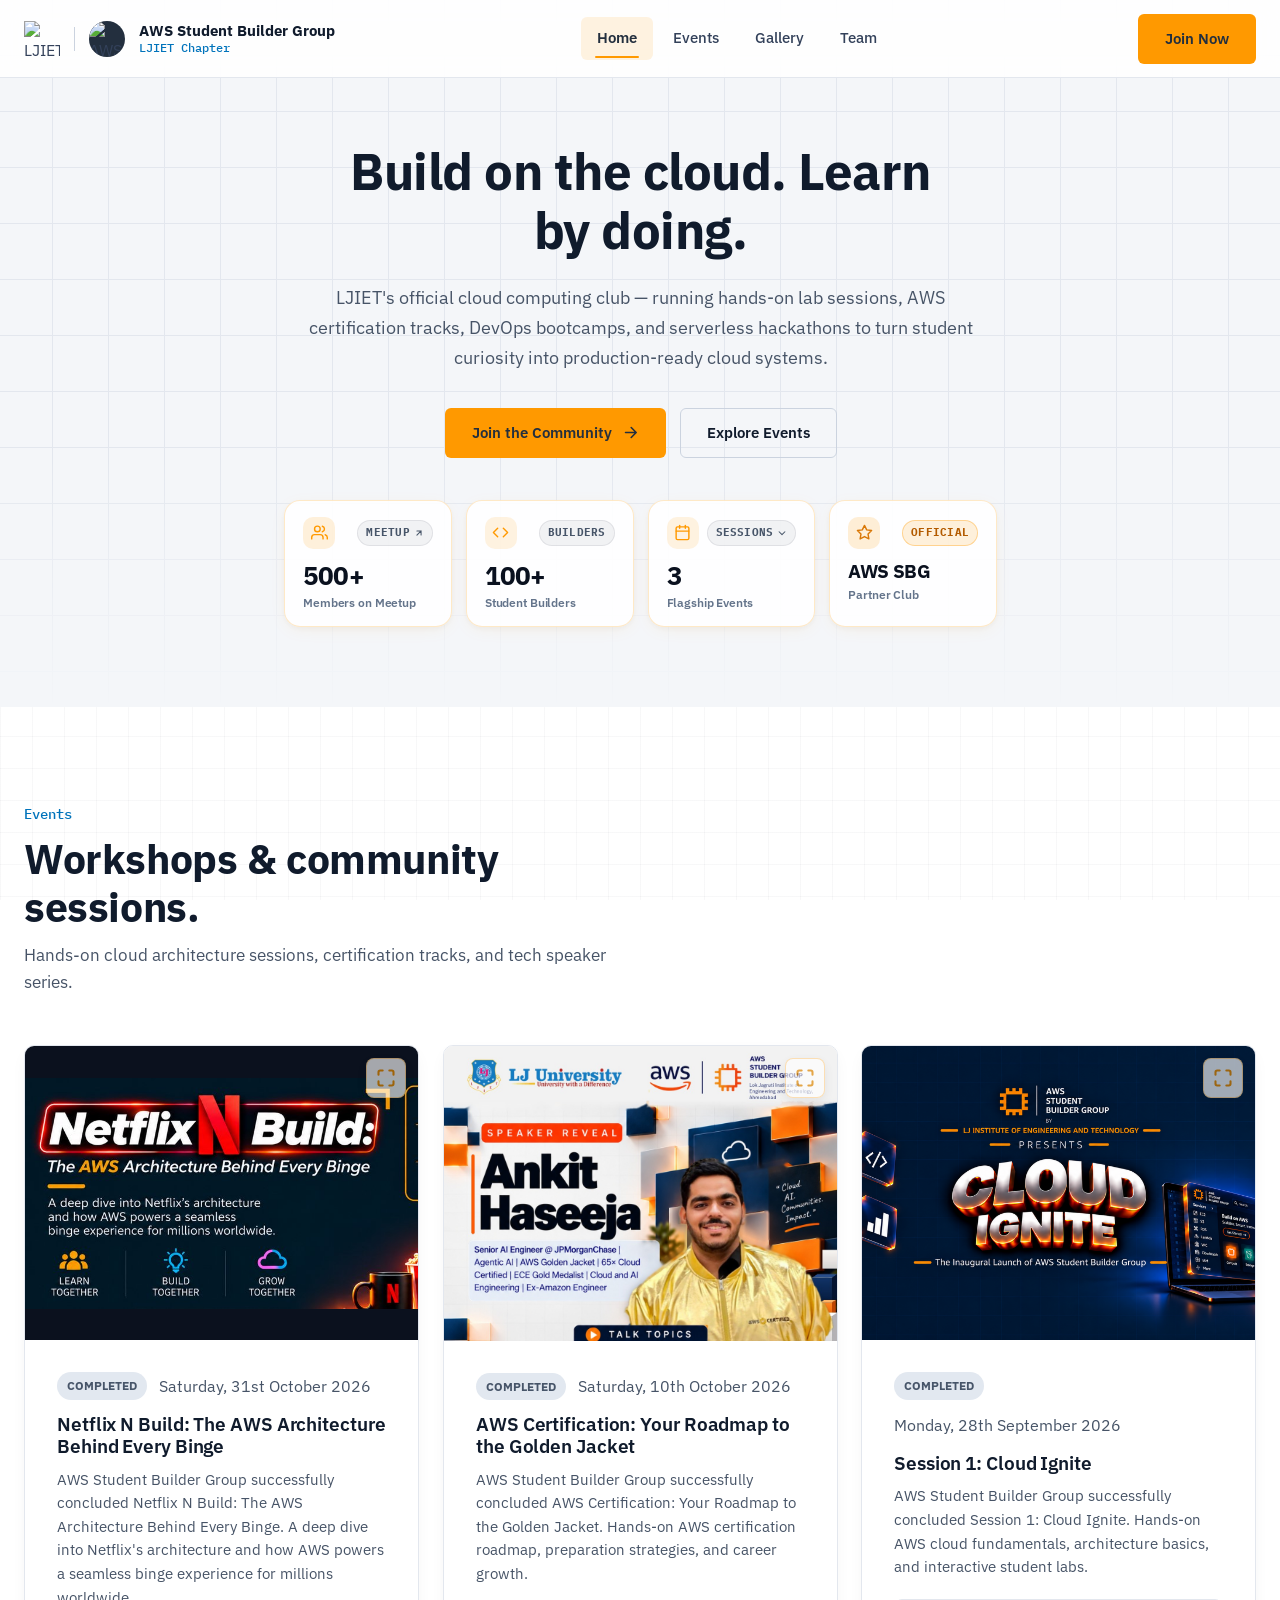
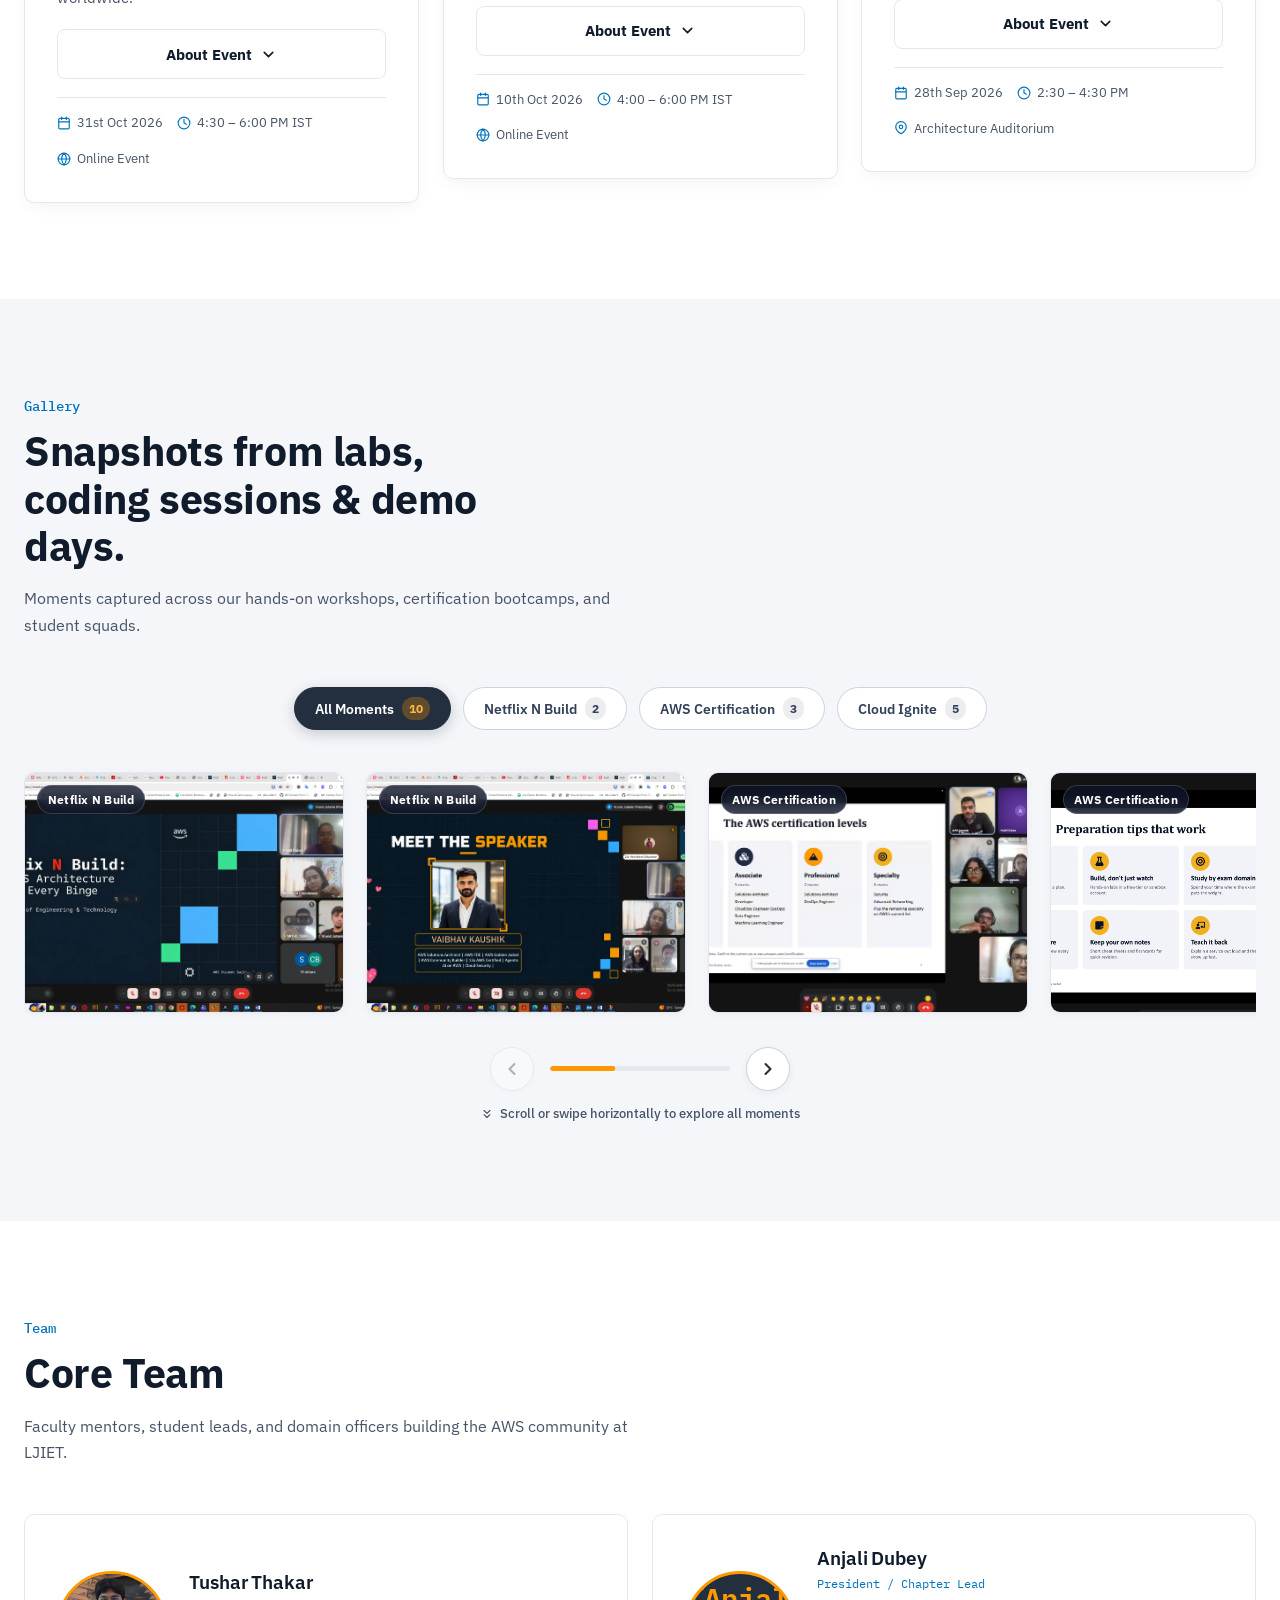
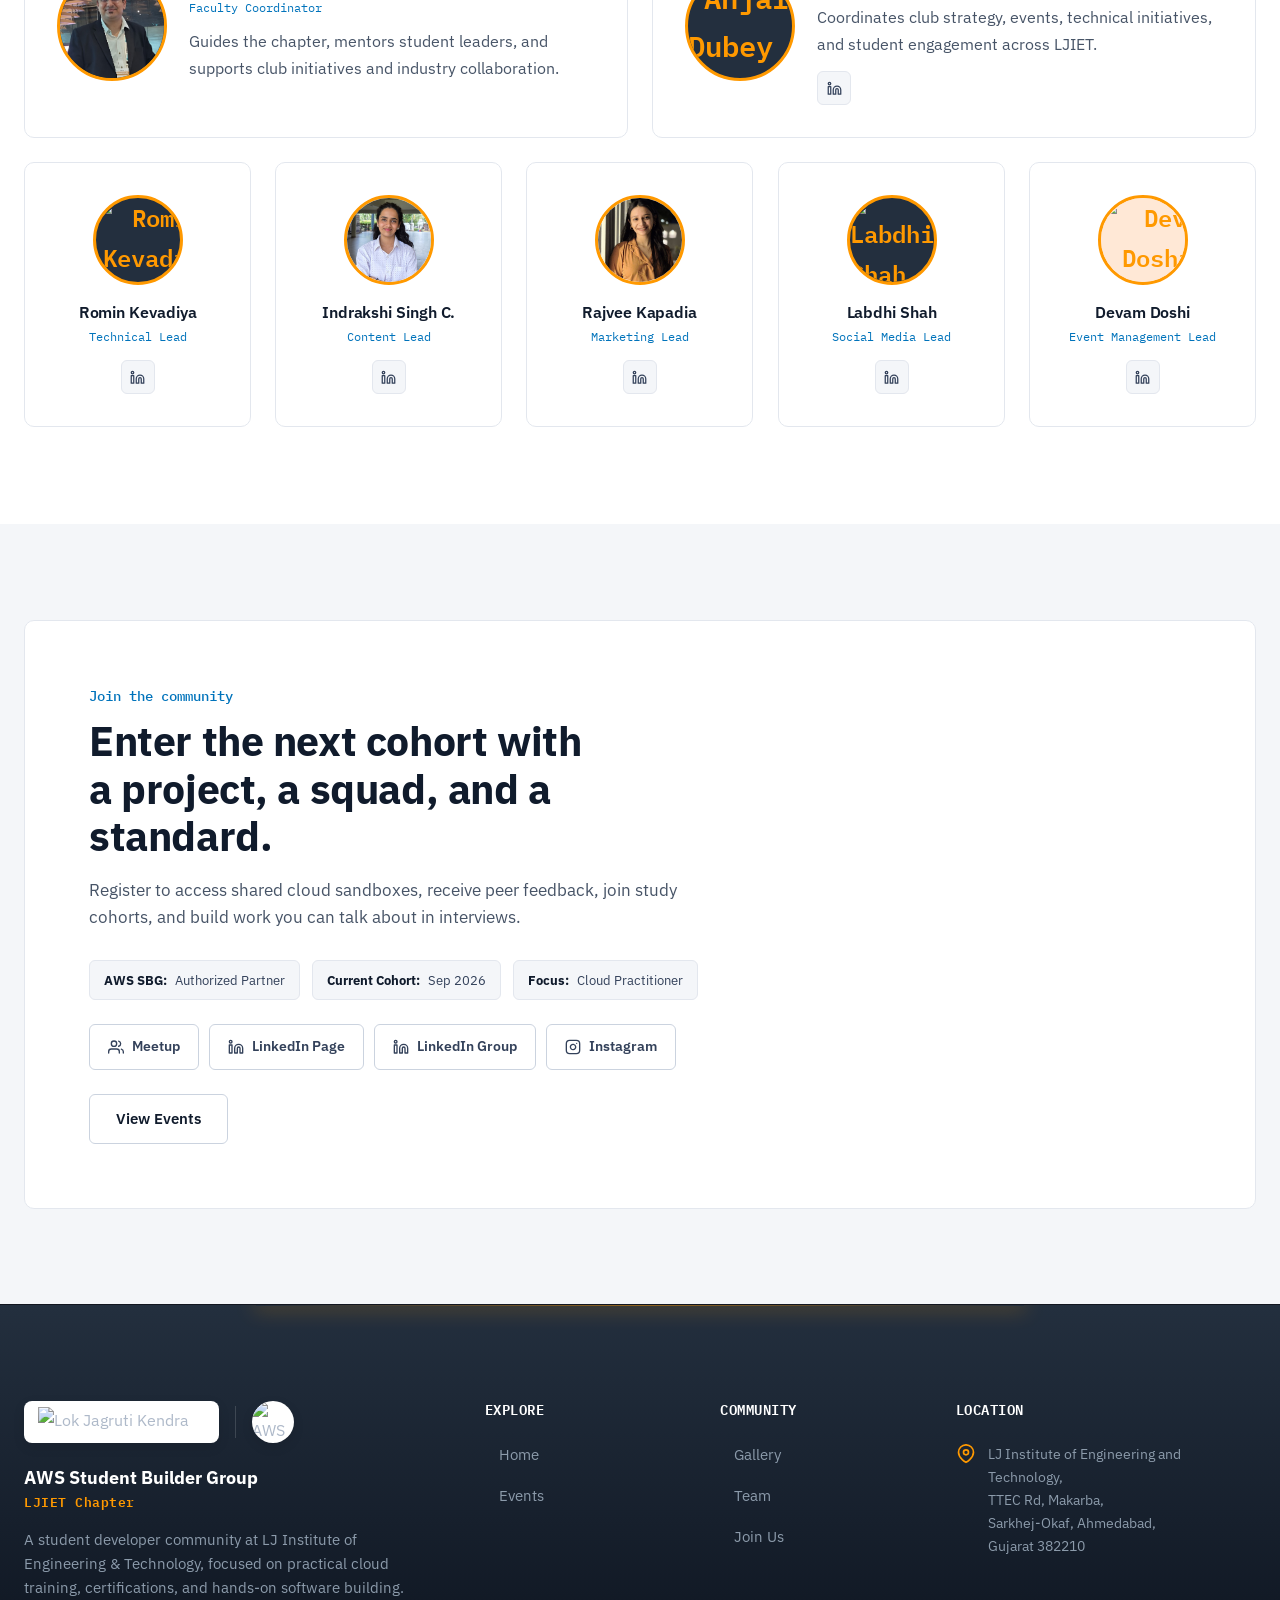
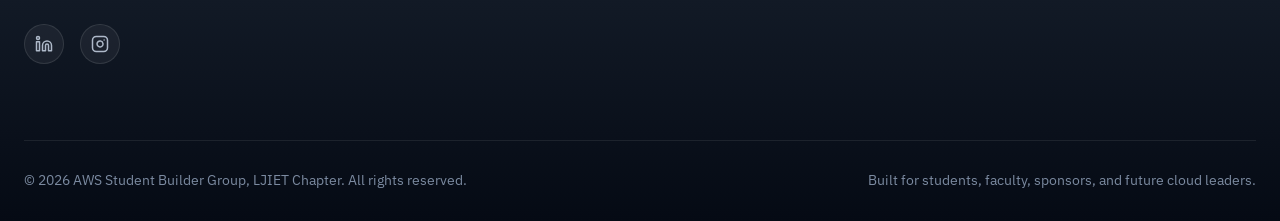
==== commit a5c64a22: "Update Netflix banner image" ====
--- a/index.html
+++ b/index.html
@@ -381,7 +381,7 @@
           <article class="card event-card premium-event-card past-event-card" id="event3Card">
             <div class="event-img" id="event3ImgWrap" title="Click to view full poster" style="cursor: pointer; background: #0B111E;">
               <img class="img-event" src="images/event3/cover.jpg" alt="Netflix N Build: The AWS Architecture Behind Every Binge event cover" width="400"
-                height="300" loading="lazy" style="object-fit: cover; object-position: center;">
+                height="300" loading="lazy" style="object-fit: contain; object-position: center;">
               <button type="button" class="maximize-btn" aria-label="View poster full screen">
                 <svg viewBox="0 0 24 24" fill="none" stroke="currentColor" stroke-width="2.5" stroke-linecap="round" stroke-linejoin="round" aria-hidden="true">
                   <path d="M8 3H5a2 2 0 0 0-2 2v3m18 0V5a2 2 0 0 0-2-2h-3m0 18h3a2 2 0 0 0 2-2v-3M3 16v3a2 2 0 0 0 2 2h3"/>
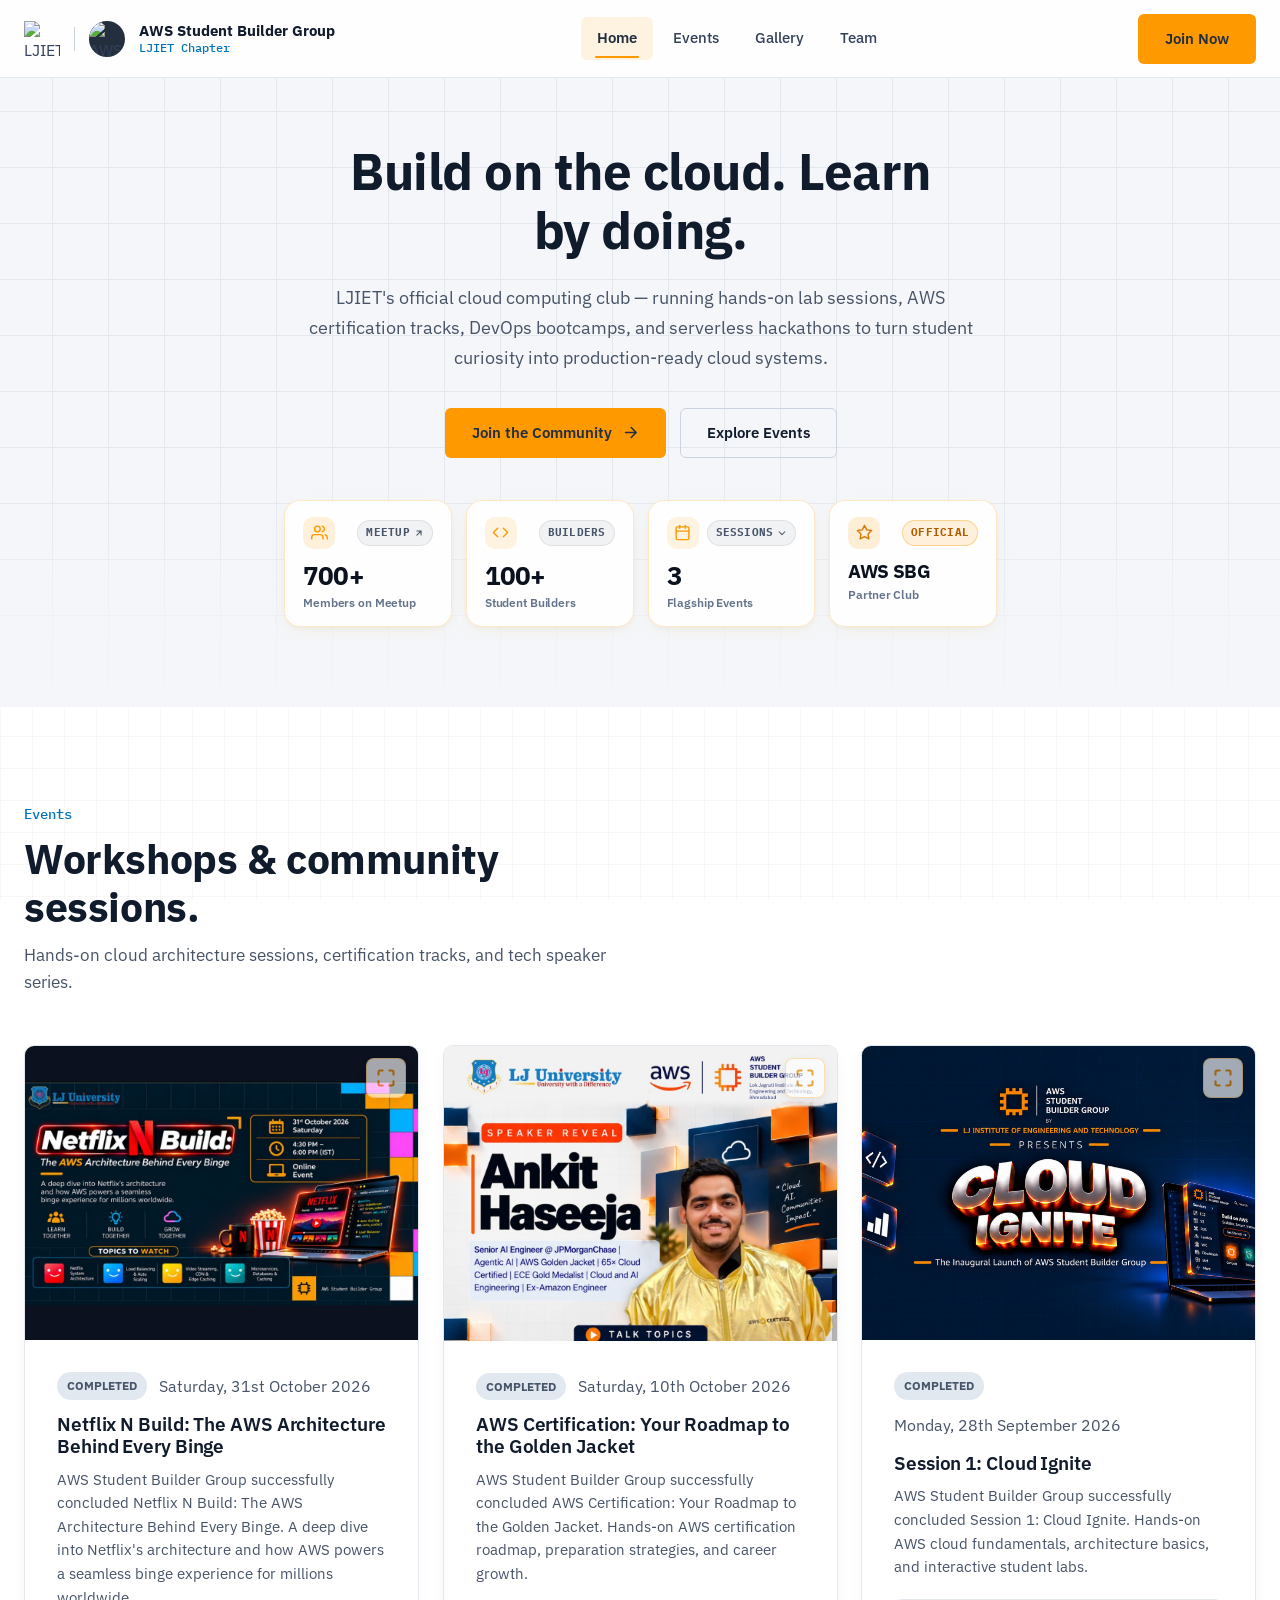
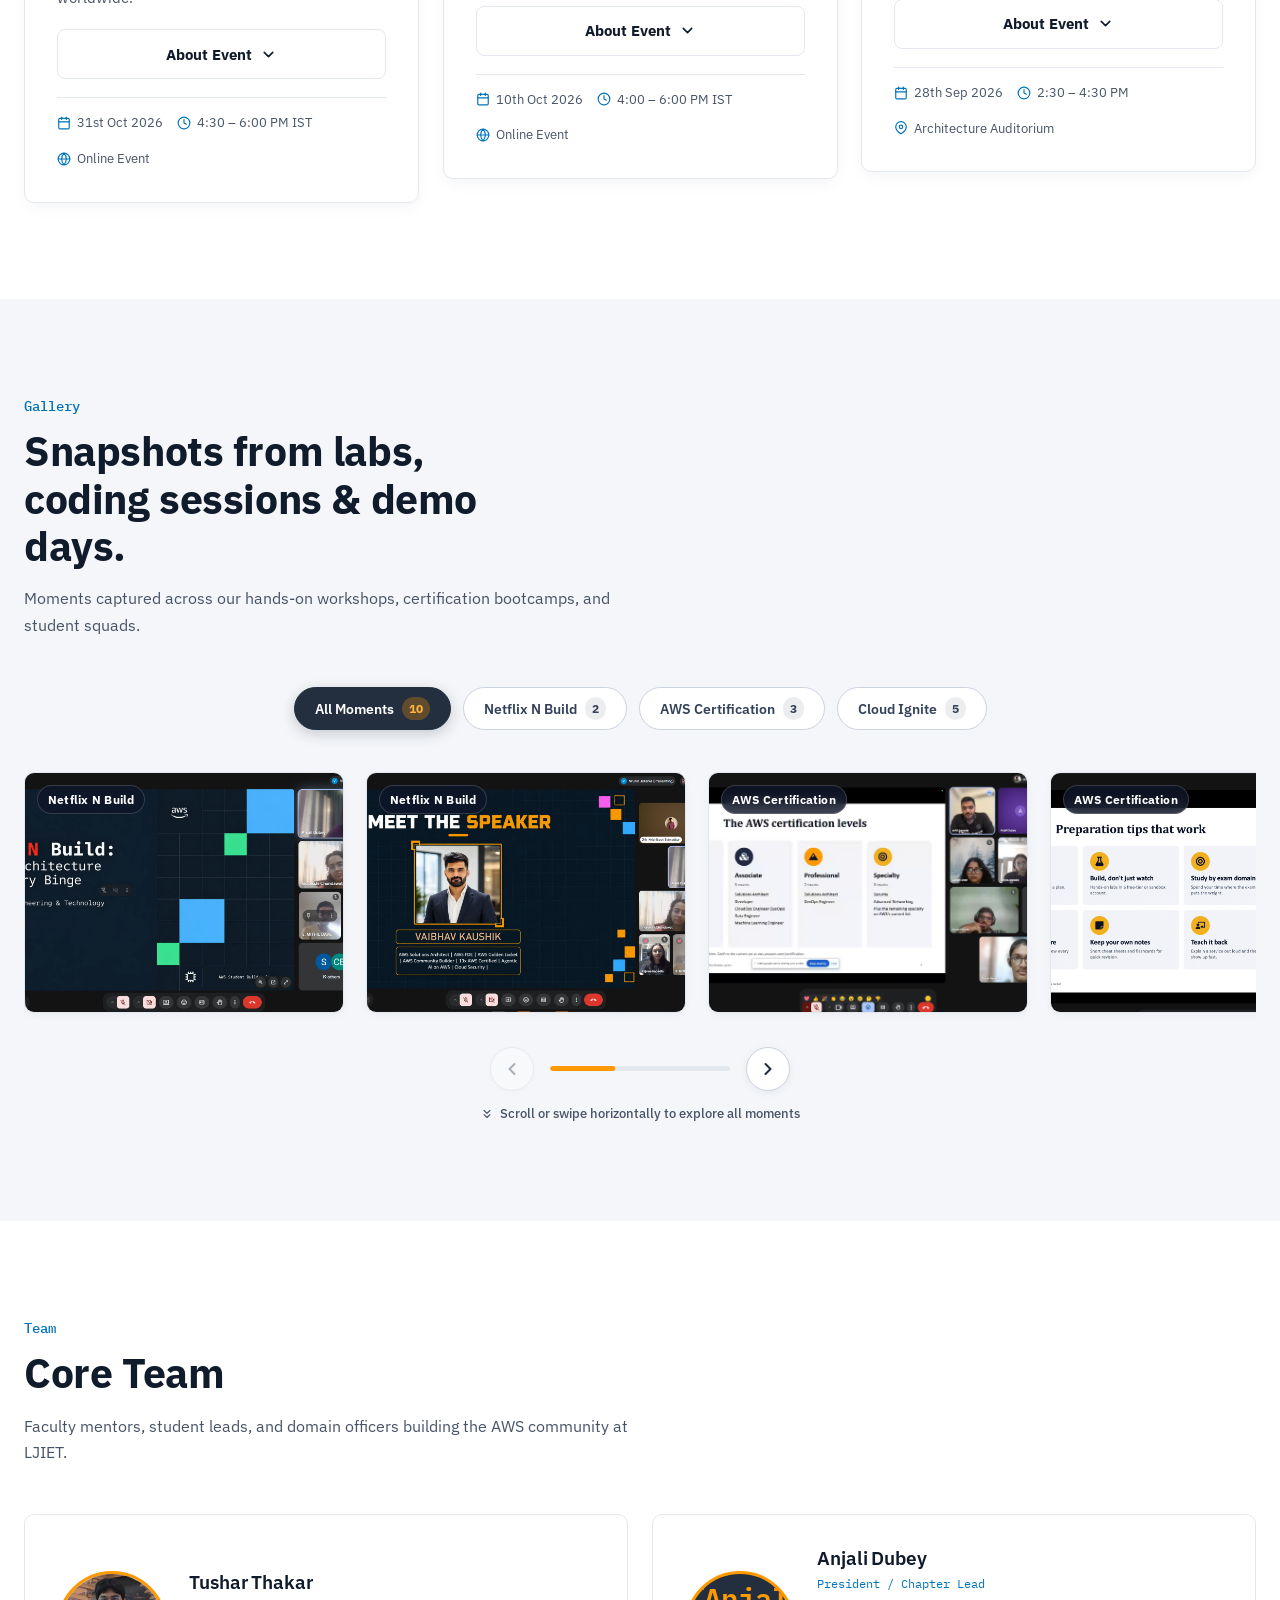
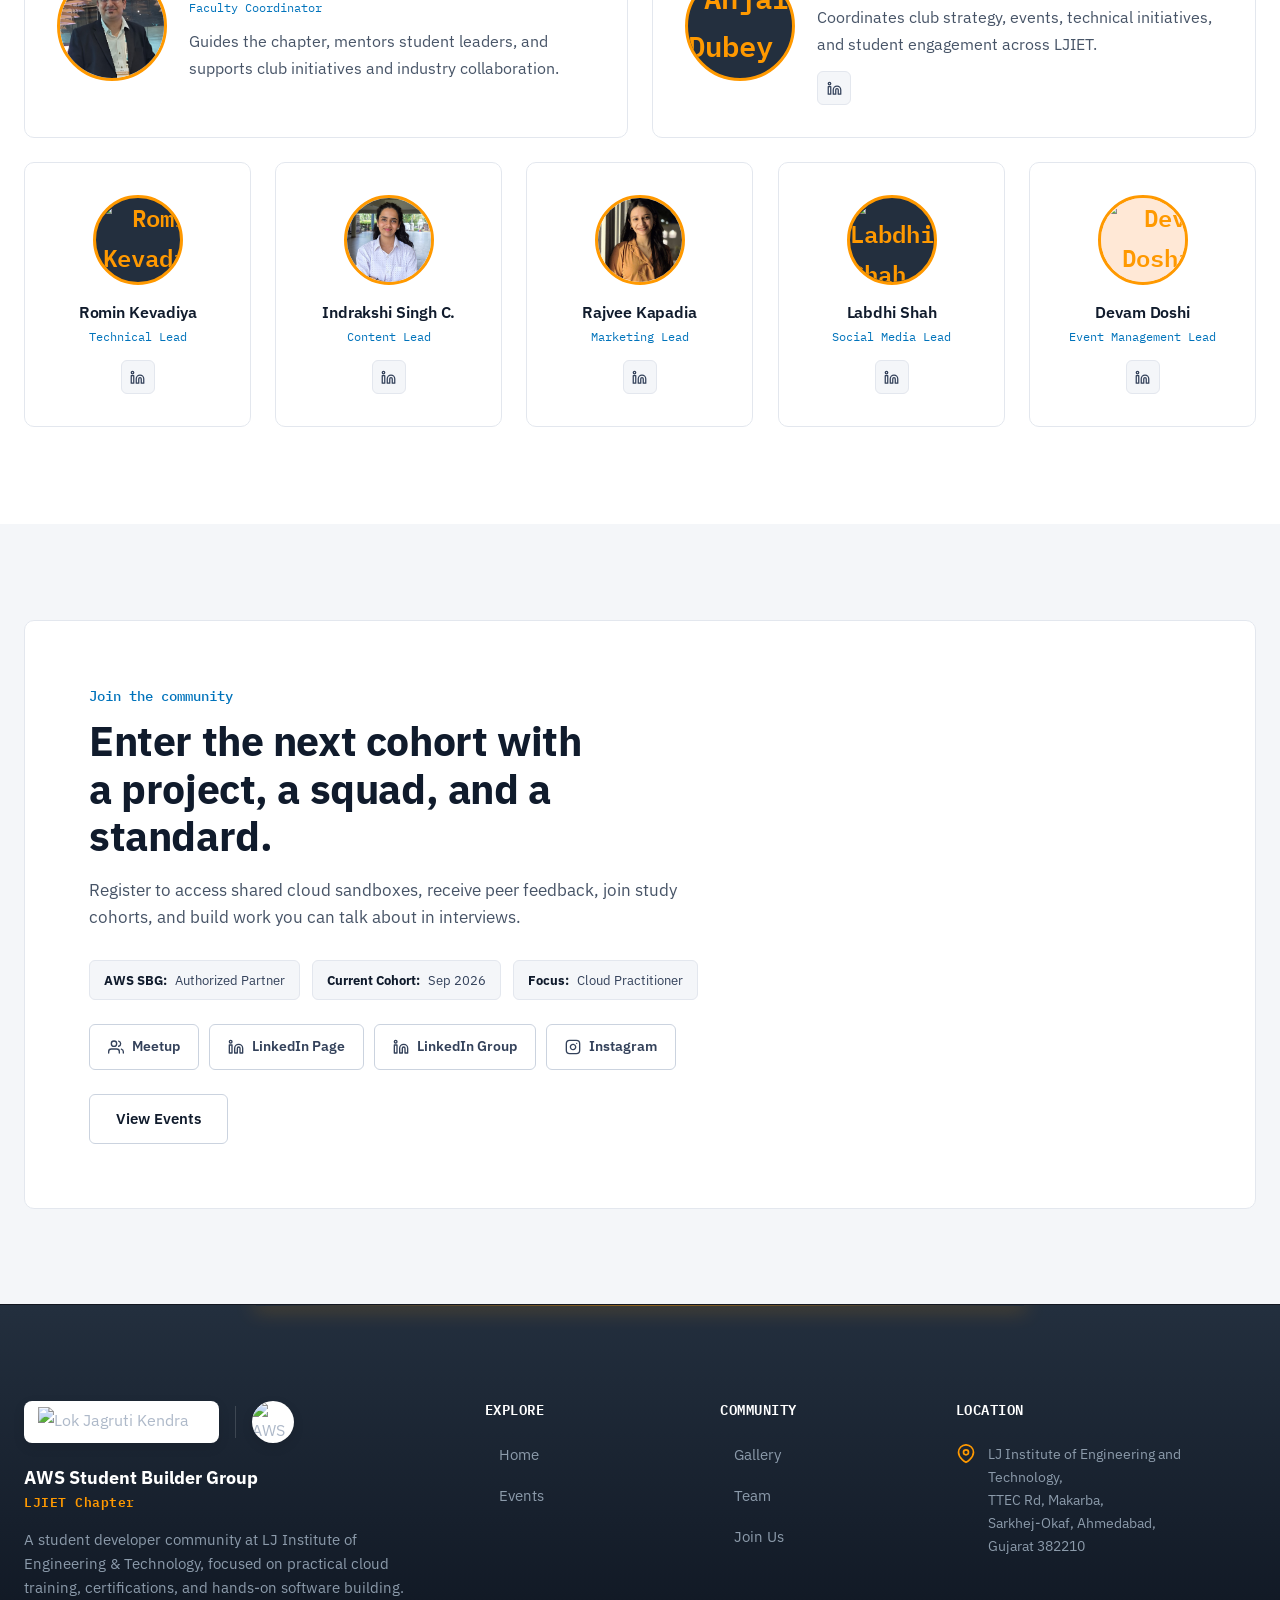
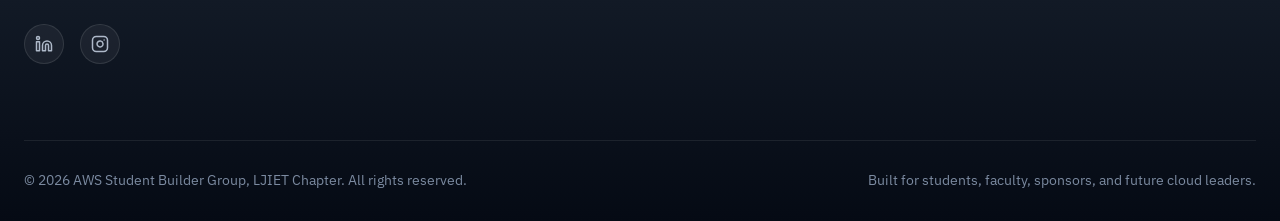
==== commit 2eafdde0: "fix(event3): display full uncropped poster for Netflix N Build event and update gallery assets" ====
--- a/index.html
+++ b/index.html
@@ -287,26 +287,27 @@
 
             <div class="hero-stats-wrap">
               <div class="hero-stats-grid">
-                <!-- Stat 1: 500+ Members on Meetup -->
+                <!-- Stat 1: 700+ Members on Meetup -->
                 <a class="hero-stat-card hero-stat-card--interactive"
-                  href="https://www.meetup.com/aws-sbg-at-lj-institute-of-engineering-and-technology"
-                  target="_blank" rel="noopener noreferrer"
-                  aria-label="500+ Members on Meetup, open official Meetup group">
+                  href="https://www.meetup.com/aws-sbg-at-lj-institute-of-engineering-and-technology" target="_blank"
+                  rel="noopener noreferrer" aria-label="700+ Members on Meetup, open official Meetup group">
                   <div class="hero-stat-top">
                     <span class="hero-stat-icon hero-stat-icon--meetup" aria-hidden="true">
-                      <svg viewBox="0 0 24 24" fill="none" stroke="currentColor" stroke-width="2" stroke-linecap="round" stroke-linejoin="round">
+                      <svg viewBox="0 0 24 24" fill="none" stroke="currentColor" stroke-width="2" stroke-linecap="round"
+                        stroke-linejoin="round">
                         <path d="M17 21v-2a4 4 0 0 0-4-4H5a4 4 0 0 0-4 4v2" />
                         <circle cx="9" cy="7" r="4" />
                         <path d="M23 21v-2a4 4 0 0 0-3-3.87M16 3.13a4 4 0 0 1 0 7.75" />
                       </svg>
                     </span>
                     <span class="hero-stat-pill">Meetup
-                      <svg viewBox="0 0 24 24" fill="none" stroke="currentColor" stroke-width="2.5" stroke-linecap="round" stroke-linejoin="round" aria-hidden="true">
+                      <svg viewBox="0 0 24 24" fill="none" stroke="currentColor" stroke-width="2.5"
+                        stroke-linecap="round" stroke-linejoin="round" aria-hidden="true">
                         <path d="M7 17L17 7M17 7H7M17 7V17" />
                       </svg>
                     </span>
                   </div>
-                  <div class="hero-stat-value">500+</div>
+                  <div class="hero-stat-value">700+</div>
                   <div class="hero-stat-label">Members on Meetup</div>
                 </a>
 
@@ -314,7 +315,8 @@
                 <div class="hero-stat-card">
                   <div class="hero-stat-top">
                     <span class="hero-stat-icon" aria-hidden="true">
-                      <svg viewBox="0 0 24 24" fill="none" stroke="currentColor" stroke-width="2" stroke-linecap="round" stroke-linejoin="round">
+                      <svg viewBox="0 0 24 24" fill="none" stroke="currentColor" stroke-width="2" stroke-linecap="round"
+                        stroke-linejoin="round">
                         <polyline points="16 18 22 12 16 6" />
                         <polyline points="8 6 2 12 8 18" />
                       </svg>
@@ -326,10 +328,12 @@
                 </div>
 
                 <!-- Stat 3: 3 Flagship Events -->
-                <a class="hero-stat-card hero-stat-card--interactive" href="#events" aria-label="3 Flagship Events, view events section">
+                <a class="hero-stat-card hero-stat-card--interactive" href="#events"
+                  aria-label="3 Flagship Events, view events section">
                   <div class="hero-stat-top">
                     <span class="hero-stat-icon" aria-hidden="true">
-                      <svg viewBox="0 0 24 24" fill="none" stroke="currentColor" stroke-width="2" stroke-linecap="round" stroke-linejoin="round">
+                      <svg viewBox="0 0 24 24" fill="none" stroke="currentColor" stroke-width="2" stroke-linecap="round"
+                        stroke-linejoin="round">
                         <rect x="3" y="4" width="18" height="18" rx="2" ry="2" />
                         <line x1="16" y1="2" x2="16" y2="6" />
                         <line x1="8" y1="2" x2="8" y2="6" />
@@ -337,7 +341,8 @@
                       </svg>
                     </span>
                     <span class="hero-stat-pill">Sessions
-                      <svg viewBox="0 0 24 24" fill="none" stroke="currentColor" stroke-width="2.5" stroke-linecap="round" stroke-linejoin="round" aria-hidden="true">
+                      <svg viewBox="0 0 24 24" fill="none" stroke="currentColor" stroke-width="2.5"
+                        stroke-linecap="round" stroke-linejoin="round" aria-hidden="true">
                         <path d="M19 9l-7 7-7-7" />
                       </svg>
                     </span>
@@ -350,8 +355,10 @@
                 <div class="hero-stat-card hero-stat-card--partner">
                   <div class="hero-stat-top">
                     <span class="hero-stat-icon hero-stat-icon--partner" aria-hidden="true">
-                      <svg viewBox="0 0 24 24" fill="none" stroke="currentColor" stroke-width="2" stroke-linecap="round" stroke-linejoin="round">
-                        <polygon points="12 2 15.09 8.26 22 9.27 17 14.14 18.18 21.02 12 17.77 5.82 21.02 7 14.14 2 9.27 8.91 8.26 12 2" />
+                      <svg viewBox="0 0 24 24" fill="none" stroke="currentColor" stroke-width="2" stroke-linecap="round"
+                        stroke-linejoin="round">
+                        <polygon
+                          points="12 2 15.09 8.26 22 9.27 17 14.14 18.18 21.02 12 17.77 5.82 21.02 7 14.14 2 9.27 8.91 8.26 12 2" />
                       </svg>
                     </span>
                     <span class="hero-stat-pill hero-stat-pill--accent">Official</span>
@@ -379,38 +386,63 @@
         <div class="events-grid">
           <!-- ── CARD: COMPLETED EVENT (Netflix N Build) ─────────────── -->
           <article class="card event-card premium-event-card past-event-card" id="event3Card">
-            <div class="event-img" id="event3ImgWrap" title="Click to view full poster" style="cursor: pointer; background: #0B111E;">
-              <img class="img-event" src="images/event3/cover.jpg" alt="Netflix N Build: The AWS Architecture Behind Every Binge event cover" width="400"
-                height="300" loading="lazy" style="object-fit: contain; object-position: center;">
+            <div class="event-img" id="event3ImgWrap" title="Click to view full poster"
+              style="cursor: pointer; background: #0B111E;">
+              <img class="img-event" src="images/event3/poster.jpg"
+                alt="Netflix N Build: The AWS Architecture Behind Every Binge event cover" width="400" height="300"
+                loading="lazy" style="object-fit: contain; object-position: center;">
               <button type="button" class="maximize-btn" aria-label="View poster full screen">
-                <svg viewBox="0 0 24 24" fill="none" stroke="currentColor" stroke-width="2.5" stroke-linecap="round" stroke-linejoin="round" aria-hidden="true">
-                  <path d="M8 3H5a2 2 0 0 0-2 2v3m18 0V5a2 2 0 0 0-2-2h-3m0 18h3a2 2 0 0 0 2-2v-3M3 16v3a2 2 0 0 0 2 2h3"/>
+                <svg viewBox="0 0 24 24" fill="none" stroke="currentColor" stroke-width="2.5" stroke-linecap="round"
+                  stroke-linejoin="round" aria-hidden="true">
+                  <path
+                    d="M8 3H5a2 2 0 0 0-2 2v3m18 0V5a2 2 0 0 0-2-2h-3m0 18h3a2 2 0 0 0 2-2v-3M3 16v3a2 2 0 0 0 2 2h3" />
                 </svg>
               </button>
             </div>
             <div class="event-body efc-body">
               <div class="event-meta-row">
-                <span class="tag" style="background: #E2E8F0; color: #475569; font-weight: 700; font-size: 0.75rem; padding: 4px 10px; border-radius: 20px; text-transform: uppercase;">Completed</span>
+                <span class="tag"
+                  style="background: #E2E8F0; color: #475569; font-weight: 700; font-size: 0.75rem; padding: 4px 10px; border-radius: 20px; text-transform: uppercase;">Completed</span>
                 <span class="hec-date">Saturday, 31st October 2026</span>
               </div>
               <h3>Netflix N Build: The AWS Architecture Behind Every Binge</h3>
               <p class="efc-desc">
-                AWS Student Builder Group successfully concluded Netflix N Build: The AWS Architecture Behind Every Binge. A deep dive into Netflix's architecture and how AWS powers a seamless binge experience for millions worldwide.
+                AWS Student Builder Group successfully concluded Netflix N Build: The AWS Architecture Behind Every
+                Binge. A deep dive into Netflix's architecture and how AWS powers a seamless binge experience for
+                millions worldwide.
               </p>
 
               <div class="efc-front-actions">
-                <button type="button" class="btn btn-outline efc-btn efc-expand-btn" id="event3AboutBtn" aria-expanded="false" aria-controls="event3ExpandedDetails">
+                <button type="button" class="btn btn-outline efc-btn efc-expand-btn" id="event3AboutBtn"
+                  aria-expanded="false" aria-controls="event3ExpandedDetails">
                   <span class="efc-expand-text">About Event</span>
-                  <svg class="expand-icon" viewBox="0 0 24 24" fill="none" stroke="currentColor" stroke-width="2" stroke-linecap="round" stroke-linejoin="round" aria-hidden="true">
-                    <path d="M6 9l6 6 6-6"/>
+                  <svg class="expand-icon" viewBox="0 0 24 24" fill="none" stroke="currentColor" stroke-width="2"
+                    stroke-linecap="round" stroke-linejoin="round" aria-hidden="true">
+                    <path d="M6 9l6 6 6-6" />
                   </svg>
                 </button>
               </div>
 
               <div class="event-footer efc-footer-compact">
-                <span><svg width="13" height="13" viewBox="0 0 24 24" fill="none" stroke="currentColor" stroke-width="2" stroke-linecap="round" stroke-linejoin="round" aria-hidden="true"><rect x="3" y="4" width="18" height="18" rx="2" ry="2" /><line x1="16" y1="2" x2="16" y2="6" /><line x1="8" y1="2" x2="8" y2="6" /><line x1="3" y1="10" x2="21" y2="10" /></svg>31st Oct 2026</span>
-                <span><svg width="13" height="13" viewBox="0 0 24 24" fill="none" stroke="currentColor" stroke-width="2" stroke-linecap="round" stroke-linejoin="round" aria-hidden="true"><circle cx="12" cy="12" r="10" /><polyline points="12 6 12 12 16 14" /></svg>4:30 &ndash; 6:00 PM IST</span>
-                <span><svg width="13" height="13" viewBox="0 0 24 24" fill="none" stroke="currentColor" stroke-width="2" stroke-linecap="round" stroke-linejoin="round" aria-hidden="true"><circle cx="12" cy="12" r="10"/><line x1="2" y1="12" x2="22" y2="12"/><path d="M12 2a15.3 15.3 0 0 1 4 10 15.3 15.3 0 0 1-4 10 15.3 15.3 0 0 1-4-10 15.3 15.3 0 0 1 4-10z"/></svg>Online Event</span>
+                <span><svg width="13" height="13" viewBox="0 0 24 24" fill="none" stroke="currentColor" stroke-width="2"
+                    stroke-linecap="round" stroke-linejoin="round" aria-hidden="true">
+                    <rect x="3" y="4" width="18" height="18" rx="2" ry="2" />
+                    <line x1="16" y1="2" x2="16" y2="6" />
+                    <line x1="8" y1="2" x2="8" y2="6" />
+                    <line x1="3" y1="10" x2="21" y2="10" />
+                  </svg>31st Oct 2026</span>
+                <span><svg width="13" height="13" viewBox="0 0 24 24" fill="none" stroke="currentColor" stroke-width="2"
+                    stroke-linecap="round" stroke-linejoin="round" aria-hidden="true">
+                    <circle cx="12" cy="12" r="10" />
+                    <polyline points="12 6 12 12 16 14" />
+                  </svg>4:30 &ndash; 6:00 PM IST</span>
+                <span><svg width="13" height="13" viewBox="0 0 24 24" fill="none" stroke="currentColor" stroke-width="2"
+                    stroke-linecap="round" stroke-linejoin="round" aria-hidden="true">
+                    <circle cx="12" cy="12" r="10" />
+                    <line x1="2" y1="12" x2="22" y2="12" />
+                    <path
+                      d="M12 2a15.3 15.3 0 0 1 4 10 15.3 15.3 0 0 1-4 10 15.3 15.3 0 0 1-4-10 15.3 15.3 0 0 1 4-10z" />
+                  </svg>Online Event</span>
               </div>
             </div>
 
@@ -423,10 +455,13 @@
                   <div class="efc-back-header">
                     <div class="hec-eyebrow-row">
                       <span class="hec-eyebrow">SESSION SUMMARY</span>
-                      <span class="tag" style="background: #E2E8F0; color: #475569; font-weight: 700; font-size: 0.72rem; padding: 3px 9px; border-radius: 12px; font-family: var(--font-mono); text-transform: uppercase;">Completed</span>
+                      <span class="tag"
+                        style="background: #E2E8F0; color: #475569; font-weight: 700; font-size: 0.72rem; padding: 3px 9px; border-radius: 12px; font-family: var(--font-mono); text-transform: uppercase;">Completed</span>
                     </div>
                     <p class="efc-back-desc">
-                      AWS Student Builder Group successfully concluded Netflix N Build: The AWS Architecture Behind Every Binge. An exclusive session dissecting high-scale distributed systems, edge streaming, and resilient cloud architecture.
+                      AWS Student Builder Group successfully concluded Netflix N Build: The AWS Architecture Behind
+                      Every Binge. An exclusive session dissecting high-scale distributed systems, edge streaming, and
+                      resilient cloud architecture.
                     </p>
                   </div>
 
@@ -434,23 +469,38 @@
                     <div class="hec-section-kicker">WHAT WAS COVERED</div>
                     <ul class="hec-topics-list uec-topics-list">
                       <li>
-                        <svg width="14" height="14" viewBox="0 0 24 24" fill="none" stroke="currentColor" stroke-width="2.5" stroke-linecap="round" stroke-linejoin="round" aria-hidden="true"><polyline points="20 6 9 17 4 12"/></svg>
+                        <svg width="14" height="14" viewBox="0 0 24 24" fill="none" stroke="currentColor"
+                          stroke-width="2.5" stroke-linecap="round" stroke-linejoin="round" aria-hidden="true">
+                          <polyline points="20 6 9 17 4 12" />
+                        </svg>
                         <span>Netflix System Architecture &amp; Control Plane</span>
                       </li>
                       <li>
-                        <svg width="14" height="14" viewBox="0 0 24 24" fill="none" stroke="currentColor" stroke-width="2.5" stroke-linecap="round" stroke-linejoin="round" aria-hidden="true"><polyline points="20 6 9 17 4 12"/></svg>
+                        <svg width="14" height="14" viewBox="0 0 24 24" fill="none" stroke="currentColor"
+                          stroke-width="2.5" stroke-linecap="round" stroke-linejoin="round" aria-hidden="true">
+                          <polyline points="20 6 9 17 4 12" />
+                        </svg>
                         <span>Load Balancing &amp; Auto Scaling at Peak Volumes</span>
                       </li>
                       <li>
-                        <svg width="14" height="14" viewBox="0 0 24 24" fill="none" stroke="currentColor" stroke-width="2.5" stroke-linecap="round" stroke-linejoin="round" aria-hidden="true"><polyline points="20 6 9 17 4 12"/></svg>
+                        <svg width="14" height="14" viewBox="0 0 24 24" fill="none" stroke="currentColor"
+                          stroke-width="2.5" stroke-linecap="round" stroke-linejoin="round" aria-hidden="true">
+                          <polyline points="20 6 9 17 4 12" />
+                        </svg>
                         <span>Video Streaming, Open Connect CDN &amp; Edge Caching</span>
                       </li>
                       <li>
-                        <svg width="14" height="14" viewBox="0 0 24 24" fill="none" stroke="currentColor" stroke-width="2.5" stroke-linecap="round" stroke-linejoin="round" aria-hidden="true"><polyline points="20 6 9 17 4 12"/></svg>
+                        <svg width="14" height="14" viewBox="0 0 24 24" fill="none" stroke="currentColor"
+                          stroke-width="2.5" stroke-linecap="round" stroke-linejoin="round" aria-hidden="true">
+                          <polyline points="20 6 9 17 4 12" />
+                        </svg>
                         <span>Microservices, Distributed Databases &amp; Caching</span>
                       </li>
                       <li>
-                        <svg width="14" height="14" viewBox="0 0 24 24" fill="none" stroke="currentColor" stroke-width="2.5" stroke-linecap="round" stroke-linejoin="round" aria-hidden="true"><polyline points="20 6 9 17 4 12"/></svg>
+                        <svg width="14" height="14" viewBox="0 0 24 24" fill="none" stroke="currentColor"
+                          stroke-width="2.5" stroke-linecap="round" stroke-linejoin="round" aria-hidden="true">
+                          <polyline points="20 6 9 17 4 12" />
+                        </svg>
                         <span>Live Q&amp;A with AWS Solutions Architect Vaibhav Kaushik</span>
                       </li>
                     </ul>
@@ -458,34 +508,56 @@
 
                   <!-- Speaker LinkedIn Link -->
                   <div class="hec-speaker-linkedin-block">
-                    <a class="hec-linkedin-btn-card" href="https://www.linkedin.com/in/vaibhav-kaushik-4824161a0/" target="_blank" rel="noopener noreferrer" title="View Vaibhav Kaushik on LinkedIn">
+                    <a class="hec-linkedin-btn-card" href="https://www.linkedin.com/in/vaibhav-kaushik-4824161a0/"
+                      target="_blank" rel="noopener noreferrer" title="View Vaibhav Kaushik on LinkedIn">
                       <svg class="linkedin-svg-icon" viewBox="0 0 24 24" fill="currentColor" aria-hidden="true">
-                        <path d="M19 0h-14c-2.761 0-5 2.239-5 5v14c0 2.761 2.239 5 5 5h14c2.762 0 5-2.239 5-5v-14c0-2.761-2.238-5-5-5zm-11 19h-3v-11h3v11zm-1.5-12.268c-.966 0-1.75-.79-1.75-1.764s.784-1.764 1.75-1.764 1.75.79 1.75 1.764-.783 1.764-1.75 1.764zm13.5 12.268h-3v-5.604c0-3.368-4-3.113-4 0v5.604h-3v-11h3v1.765c1.396-2.586 7-2.777 7 2.476v6.759z"/>
+                        <path
+                          d="M19 0h-14c-2.761 0-5 2.239-5 5v14c0 2.761 2.239 5 5 5h14c2.762 0 5-2.239 5-5v-14c0-2.761-2.238-5-5-5zm-11 19h-3v-11h3v11zm-1.5-12.268c-.966 0-1.75-.79-1.75-1.764s.784-1.764 1.75-1.764 1.75.79 1.75 1.764-.783 1.764-1.75 1.764zm13.5 12.268h-3v-5.604c0-3.368-4-3.113-4 0v5.604h-3v-11h3v1.765c1.396-2.586 7-2.777 7 2.476v6.759z" />
                       </svg>
                       <span class="linkedin-btn-label">LinkedIn &rarr; Vaibhav Kaushik</span>
                     </a>
                   </div>
 
                   <div style="margin-bottom: 12px;">
-                    <a href="#gallery" class="btn btn-outline" onclick="openAlbum('event3');" style="width: 100%; justify-content: center; font-size: 0.88rem; padding: 9px 16px;">
+                    <a href="#gallery" class="btn btn-outline" onclick="openAlbum('event3');"
+                      style="width: 100%; justify-content: center; font-size: 0.88rem; padding: 9px 16px;">
                       View Event Gallery
-                      <svg viewBox="0 0 24 24" fill="none" stroke="currentColor" stroke-width="2" stroke-linecap="round" stroke-linejoin="round" aria-hidden="true"><path d="M5 12h14M13 5l7 7-7 7"/></svg>
+                      <svg viewBox="0 0 24 24" fill="none" stroke="currentColor" stroke-width="2" stroke-linecap="round"
+                        stroke-linejoin="round" aria-hidden="true">
+                        <path d="M5 12h14M13 5l7 7-7 7" />
+                      </svg>
                     </a>
                   </div>
 
                   <div class="hec-back-summary-bar efc-summary-bar">
                     <div class="hec-summary-point">
-                      <svg width="13" height="13" viewBox="0 0 24 24" fill="none" stroke="currentColor" stroke-width="2" stroke-linecap="round" stroke-linejoin="round" aria-hidden="true"><rect x="3" y="4" width="18" height="18" rx="2" ry="2" /><line x1="16" y1="2" x2="16" y2="6" /><line x1="8" y1="2" x2="8" y2="6" /><line x1="3" y1="10" x2="21" y2="10" /></svg>
+                      <svg width="13" height="13" viewBox="0 0 24 24" fill="none" stroke="currentColor" stroke-width="2"
+                        stroke-linecap="round" stroke-linejoin="round" aria-hidden="true">
+                        <rect x="3" y="4" width="18" height="18" rx="2" ry="2" />
+                        <line x1="16" y1="2" x2="16" y2="6" />
+                        <line x1="8" y1="2" x2="8" y2="6" />
+                        <line x1="3" y1="10" x2="21" y2="10" />
+                      </svg>
                       <span>31 October 2026</span>
                     </div>
                     <span class="hec-summary-sep" aria-hidden="true">|</span>
                     <div class="hec-summary-point">
-                      <svg width="13" height="13" viewBox="0 0 24 24" fill="none" stroke="currentColor" stroke-width="2" stroke-linecap="round" stroke-linejoin="round" aria-hidden="true"><circle cx="12" cy="12" r="10" /><polyline points="12 6 12 12 16 14" /></svg>
+                      <svg width="13" height="13" viewBox="0 0 24 24" fill="none" stroke="currentColor" stroke-width="2"
+                        stroke-linecap="round" stroke-linejoin="round" aria-hidden="true">
+                        <circle cx="12" cy="12" r="10" />
+                        <polyline points="12 6 12 12 16 14" />
+                      </svg>
                       <span>4:30 &ndash; 6:00 PM IST</span>
                     </div>
                     <span class="hec-summary-sep" aria-hidden="true">|</span>
                     <div class="hec-summary-point">
-                      <svg width="13" height="13" viewBox="0 0 24 24" fill="none" stroke="currentColor" stroke-width="2" stroke-linecap="round" stroke-linejoin="round" aria-hidden="true"><circle cx="12" cy="12" r="10"/><line x1="2" y1="12" x2="22" y2="12"/><path d="M12 2a15.3 15.3 0 0 1 4 10 15.3 15.3 0 0 1-4 10 15.3 15.3 0 0 1-4-10 15.3 15.3 0 0 1 4-10z"/></svg>
+                      <svg width="13" height="13" viewBox="0 0 24 24" fill="none" stroke="currentColor" stroke-width="2"
+                        stroke-linecap="round" stroke-linejoin="round" aria-hidden="true">
+                        <circle cx="12" cy="12" r="10" />
+                        <line x1="2" y1="12" x2="22" y2="12" />
+                        <path
+                          d="M12 2a15.3 15.3 0 0 1 4 10 15.3 15.3 0 0 1-4 10 15.3 15.3 0 0 1-4-10 15.3 15.3 0 0 1 4-10z" />
+                      </svg>
                       <span>Online Event</span>
                     </div>
                   </div>
@@ -497,37 +569,60 @@
           <!-- ── CARD 1: COMPLETED EVENT (AWS Certification) ────────── -->
           <article class="card event-card premium-event-card past-event-card" id="upcomingEventCard">
             <div class="event-img" id="upcomingEventImgWrap" title="Click to view full poster" style="cursor: pointer;">
-              <img class="img-event" src="images/aws_certification_roadmap_image.jpeg" alt="AWS Certification: Your Roadmap to the Golden Jacket event poster" width="400"
-                height="300" loading="lazy" style="object-fit: cover; object-position: center top;">
+              <img class="img-event" src="images/aws_certification_roadmap_image.jpeg"
+                alt="AWS Certification: Your Roadmap to the Golden Jacket event poster" width="400" height="300"
+                loading="lazy" style="object-fit: cover; object-position: center top;">
               <button type="button" class="maximize-btn" aria-label="View poster full screen">
-                <svg viewBox="0 0 24 24" fill="none" stroke="currentColor" stroke-width="2.5" stroke-linecap="round" stroke-linejoin="round" aria-hidden="true">
-                  <path d="M8 3H5a2 2 0 0 0-2 2v3m18 0V5a2 2 0 0 0-2-2h-3m0 18h3a2 2 0 0 0 2-2v-3M3 16v3a2 2 0 0 0 2 2h3"/>
+                <svg viewBox="0 0 24 24" fill="none" stroke="currentColor" stroke-width="2.5" stroke-linecap="round"
+                  stroke-linejoin="round" aria-hidden="true">
+                  <path
+                    d="M8 3H5a2 2 0 0 0-2 2v3m18 0V5a2 2 0 0 0-2-2h-3m0 18h3a2 2 0 0 0 2-2v-3M3 16v3a2 2 0 0 0 2 2h3" />
                 </svg>
               </button>
             </div>
             <div class="event-body efc-body">
               <div class="event-meta-row">
-                <span class="tag" style="background: #E2E8F0; color: #475569; font-weight: 700; font-size: 0.75rem; padding: 4px 10px; border-radius: 20px; text-transform: uppercase;">Completed</span>
+                <span class="tag"
+                  style="background: #E2E8F0; color: #475569; font-weight: 700; font-size: 0.75rem; padding: 4px 10px; border-radius: 20px; text-transform: uppercase;">Completed</span>
                 <span class="hec-date">Saturday, 10th October 2026</span>
               </div>
               <h3>AWS Certification: Your Roadmap to the Golden Jacket</h3>
               <p class="efc-desc">
-                AWS Student Builder Group successfully concluded AWS Certification: Your Roadmap to the Golden Jacket. Hands-on AWS certification roadmap, preparation strategies, and career growth.
+                AWS Student Builder Group successfully concluded AWS Certification: Your Roadmap to the Golden Jacket.
+                Hands-on AWS certification roadmap, preparation strategies, and career growth.
               </p>
 
               <div class="efc-front-actions">
-                <button type="button" class="btn btn-outline efc-btn efc-expand-btn" id="upcomingAboutBtn" aria-expanded="false" aria-controls="upcomingExpandedDetails">
+                <button type="button" class="btn btn-outline efc-btn efc-expand-btn" id="upcomingAboutBtn"
+                  aria-expanded="false" aria-controls="upcomingExpandedDetails">
                   <span class="efc-expand-text">About Event</span>
-                  <svg class="expand-icon" viewBox="0 0 24 24" fill="none" stroke="currentColor" stroke-width="2" stroke-linecap="round" stroke-linejoin="round" aria-hidden="true">
-                    <path d="M6 9l6 6 6-6"/>
+                  <svg class="expand-icon" viewBox="0 0 24 24" fill="none" stroke="currentColor" stroke-width="2"
+                    stroke-linecap="round" stroke-linejoin="round" aria-hidden="true">
+                    <path d="M6 9l6 6 6-6" />
                   </svg>
                 </button>
               </div>
 
               <div class="event-footer efc-footer-compact">
-                <span><svg width="13" height="13" viewBox="0 0 24 24" fill="none" stroke="currentColor" stroke-width="2" stroke-linecap="round" stroke-linejoin="round" aria-hidden="true"><rect x="3" y="4" width="18" height="18" rx="2" ry="2" /><line x1="16" y1="2" x2="16" y2="6" /><line x1="8" y1="2" x2="8" y2="6" /><line x1="3" y1="10" x2="21" y2="10" /></svg>10th Oct 2026</span>
-                <span><svg width="13" height="13" viewBox="0 0 24 24" fill="none" stroke="currentColor" stroke-width="2" stroke-linecap="round" stroke-linejoin="round" aria-hidden="true"><circle cx="12" cy="12" r="10" /><polyline points="12 6 12 12 16 14" /></svg>4:00 &ndash; 6:00 PM IST</span>
-                <span><svg width="13" height="13" viewBox="0 0 24 24" fill="none" stroke="currentColor" stroke-width="2" stroke-linecap="round" stroke-linejoin="round" aria-hidden="true"><circle cx="12" cy="12" r="10"/><line x1="2" y1="12" x2="22" y2="12"/><path d="M12 2a15.3 15.3 0 0 1 4 10 15.3 15.3 0 0 1-4 10 15.3 15.3 0 0 1-4-10 15.3 15.3 0 0 1 4-10z"/></svg>Online Event</span>
+                <span><svg width="13" height="13" viewBox="0 0 24 24" fill="none" stroke="currentColor" stroke-width="2"
+                    stroke-linecap="round" stroke-linejoin="round" aria-hidden="true">
+                    <rect x="3" y="4" width="18" height="18" rx="2" ry="2" />
+                    <line x1="16" y1="2" x2="16" y2="6" />
+                    <line x1="8" y1="2" x2="8" y2="6" />
+                    <line x1="3" y1="10" x2="21" y2="10" />
+                  </svg>10th Oct 2026</span>
+                <span><svg width="13" height="13" viewBox="0 0 24 24" fill="none" stroke="currentColor" stroke-width="2"
+                    stroke-linecap="round" stroke-linejoin="round" aria-hidden="true">
+                    <circle cx="12" cy="12" r="10" />
+                    <polyline points="12 6 12 12 16 14" />
+                  </svg>4:00 &ndash; 6:00 PM IST</span>
+                <span><svg width="13" height="13" viewBox="0 0 24 24" fill="none" stroke="currentColor" stroke-width="2"
+                    stroke-linecap="round" stroke-linejoin="round" aria-hidden="true">
+                    <circle cx="12" cy="12" r="10" />
+                    <line x1="2" y1="12" x2="22" y2="12" />
+                    <path
+                      d="M12 2a15.3 15.3 0 0 1 4 10 15.3 15.3 0 0 1-4 10 15.3 15.3 0 0 1-4-10 15.3 15.3 0 0 1 4-10z" />
+                  </svg>Online Event</span>
               </div>
             </div>
 
@@ -540,10 +635,13 @@
                   <div class="efc-back-header">
                     <div class="hec-eyebrow-row">
                       <span class="hec-eyebrow">SESSION SUMMARY</span>
-                      <span class="tag" style="background: #E2E8F0; color: #475569; font-weight: 700; font-size: 0.72rem; padding: 3px 9px; border-radius: 12px; font-family: var(--font-mono); text-transform: uppercase;">Completed</span>
+                      <span class="tag"
+                        style="background: #E2E8F0; color: #475569; font-weight: 700; font-size: 0.72rem; padding: 3px 9px; border-radius: 12px; font-family: var(--font-mono); text-transform: uppercase;">Completed</span>
                     </div>
                     <p class="efc-back-desc">
-                      AWS Student Builder Group successfully concluded AWS Certification: Your Roadmap to the Golden Jacket. Thank you to everyone who joined us for live AWS certification guidance and interactive Q&amp;A.
+                      AWS Student Builder Group successfully concluded AWS Certification: Your Roadmap to the Golden
+                      Jacket. Thank you to everyone who joined us for live AWS certification guidance and interactive
+                      Q&amp;A.
                     </p>
                   </div>
 
@@ -551,23 +649,38 @@
                     <div class="hec-section-kicker">WHAT WAS COVERED</div>
                     <ul class="hec-topics-list uec-topics-list">
                       <li>
-                        <svg width="14" height="14" viewBox="0 0 24 24" fill="none" stroke="currentColor" stroke-width="2.5" stroke-linecap="round" stroke-linejoin="round" aria-hidden="true"><polyline points="20 6 9 17 4 12"/></svg>
+                        <svg width="14" height="14" viewBox="0 0 24 24" fill="none" stroke="currentColor"
+                          stroke-width="2.5" stroke-linecap="round" stroke-linejoin="round" aria-hidden="true">
+                          <polyline points="20 6 9 17 4 12" />
+                        </svg>
                         <span>AWS Certification &amp; the certification roadmap</span>
                       </li>
                       <li>
-                        <svg width="14" height="14" viewBox="0 0 24 24" fill="none" stroke="currentColor" stroke-width="2.5" stroke-linecap="round" stroke-linejoin="round" aria-hidden="true"><polyline points="20 6 9 17 4 12"/></svg>
+                        <svg width="14" height="14" viewBox="0 0 24 24" fill="none" stroke="currentColor"
+                          stroke-width="2.5" stroke-linecap="round" stroke-linejoin="round" aria-hidden="true">
+                          <polyline points="20 6 9 17 4 12" />
+                        </svg>
                         <span>Preparation strategies &amp; resources</span>
                       </li>
                       <li>
-                        <svg width="14" height="14" viewBox="0 0 24 24" fill="none" stroke="currentColor" stroke-width="2.5" stroke-linecap="round" stroke-linejoin="round" aria-hidden="true"><polyline points="20 6 9 17 4 12"/></svg>
+                        <svg width="14" height="14" viewBox="0 0 24 24" fill="none" stroke="currentColor"
+                          stroke-width="2.5" stroke-linecap="round" stroke-linejoin="round" aria-hidden="true">
+                          <polyline points="20 6 9 17 4 12" />
+                        </svg>
                         <span>A speaker&apos;s Golden Jacket journey</span>
                       </li>
                       <li>
-                        <svg width="14" height="14" viewBox="0 0 24 24" fill="none" stroke="currentColor" stroke-width="2.5" stroke-linecap="round" stroke-linejoin="round" aria-hidden="true"><polyline points="20 6 9 17 4 12"/></svg>
+                        <svg width="14" height="14" viewBox="0 0 24 24" fill="none" stroke="currentColor"
+                          stroke-width="2.5" stroke-linecap="round" stroke-linejoin="round" aria-hidden="true">
+                          <polyline points="20 6 9 17 4 12" />
+                        </svg>
                         <span>Certification, career &amp; growth opportunities</span>
                       </li>
                       <li>
-                        <svg width="14" height="14" viewBox="0 0 24 24" fill="none" stroke="currentColor" stroke-width="2.5" stroke-linecap="round" stroke-linejoin="round" aria-hidden="true"><polyline points="20 6 9 17 4 12"/></svg>
+                        <svg width="14" height="14" viewBox="0 0 24 24" fill="none" stroke="currentColor"
+                          stroke-width="2.5" stroke-linecap="round" stroke-linejoin="round" aria-hidden="true">
+                          <polyline points="20 6 9 17 4 12" />
+                        </svg>
                         <span>Live Q&amp;A</span>
                       </li>
                     </ul>
@@ -575,34 +688,56 @@
 
                   <!-- Speaker LinkedIn Link Only (No Image, No Speaker Details) -->
                   <div class="hec-speaker-linkedin-block">
-                    <a class="hec-linkedin-btn-card" href="https://www.linkedin.com/in/ankithaseeja/" target="_blank" rel="noopener noreferrer" title="View Ankit Haseeja on LinkedIn">
+                    <a class="hec-linkedin-btn-card" href="https://www.linkedin.com/in/ankithaseeja/" target="_blank"
+                      rel="noopener noreferrer" title="View Ankit Haseeja on LinkedIn">
                       <svg class="linkedin-svg-icon" viewBox="0 0 24 24" fill="currentColor" aria-hidden="true">
-                        <path d="M19 0h-14c-2.761 0-5 2.239-5 5v14c0 2.761 2.239 5 5 5h14c2.762 0 5-2.239 5-5v-14c0-2.761-2.238-5-5-5zm-11 19h-3v-11h3v11zm-1.5-12.268c-.966 0-1.75-.79-1.75-1.764s.784-1.764 1.75-1.764 1.75.79 1.75 1.764-.783 1.764-1.75 1.764zm13.5 12.268h-3v-5.604c0-3.368-4-3.113-4 0v5.604h-3v-11h3v1.765c1.396-2.586 7-2.777 7 2.476v6.759z"/>
+                        <path
+                          d="M19 0h-14c-2.761 0-5 2.239-5 5v14c0 2.761 2.239 5 5 5h14c2.762 0 5-2.239 5-5v-14c0-2.761-2.238-5-5-5zm-11 19h-3v-11h3v11zm-1.5-12.268c-.966 0-1.75-.79-1.75-1.764s.784-1.764 1.75-1.764 1.75.79 1.75 1.764-.783 1.764-1.75 1.764zm13.5 12.268h-3v-5.604c0-3.368-4-3.113-4 0v5.604h-3v-11h3v1.765c1.396-2.586 7-2.777 7 2.476v6.759z" />
                       </svg>
                       <span class="linkedin-btn-label">LinkedIn &rarr; Ankit Haseeja</span>
                     </a>
                   </div>
 
                   <div style="margin-bottom: 12px;">
-                    <a href="#gallery" class="btn btn-outline" onclick="openAlbum('event2');" style="width: 100%; justify-content: center; font-size: 0.88rem; padding: 9px 16px;">
+                    <a href="#gallery" class="btn btn-outline" onclick="openAlbum('event2');"
+                      style="width: 100%; justify-content: center; font-size: 0.88rem; padding: 9px 16px;">
                       View Event Gallery
-                      <svg viewBox="0 0 24 24" fill="none" stroke="currentColor" stroke-width="2" stroke-linecap="round" stroke-linejoin="round" aria-hidden="true"><path d="M5 12h14M13 5l7 7-7 7"/></svg>
+                      <svg viewBox="0 0 24 24" fill="none" stroke="currentColor" stroke-width="2" stroke-linecap="round"
+                        stroke-linejoin="round" aria-hidden="true">
+                        <path d="M5 12h14M13 5l7 7-7 7" />
+                      </svg>
                     </a>
                   </div>
 
                   <div class="hec-back-summary-bar efc-summary-bar">
                     <div class="hec-summary-point">
-                      <svg width="13" height="13" viewBox="0 0 24 24" fill="none" stroke="currentColor" stroke-width="2" stroke-linecap="round" stroke-linejoin="round" aria-hidden="true"><rect x="3" y="4" width="18" height="18" rx="2" ry="2" /><line x1="16" y1="2" x2="16" y2="6" /><line x1="8" y1="2" x2="8" y2="6" /><line x1="3" y1="10" x2="21" y2="10" /></svg>
+                      <svg width="13" height="13" viewBox="0 0 24 24" fill="none" stroke="currentColor" stroke-width="2"
+                        stroke-linecap="round" stroke-linejoin="round" aria-hidden="true">
+                        <rect x="3" y="4" width="18" height="18" rx="2" ry="2" />
+                        <line x1="16" y1="2" x2="16" y2="6" />
+                        <line x1="8" y1="2" x2="8" y2="6" />
+                        <line x1="3" y1="10" x2="21" y2="10" />
+                      </svg>
                       <span>10 October 2026</span>
                     </div>
                     <span class="hec-summary-sep" aria-hidden="true">|</span>
                     <div class="hec-summary-point">
-                      <svg width="13" height="13" viewBox="0 0 24 24" fill="none" stroke="currentColor" stroke-width="2" stroke-linecap="round" stroke-linejoin="round" aria-hidden="true"><circle cx="12" cy="12" r="10" /><polyline points="12 6 12 12 16 14" /></svg>
+                      <svg width="13" height="13" viewBox="0 0 24 24" fill="none" stroke="currentColor" stroke-width="2"
+                        stroke-linecap="round" stroke-linejoin="round" aria-hidden="true">
+                        <circle cx="12" cy="12" r="10" />
+                        <polyline points="12 6 12 12 16 14" />
+                      </svg>
                       <span>4:00 &ndash; 6:00 PM IST</span>
                     </div>
                     <span class="hec-summary-sep" aria-hidden="true">|</span>
                     <div class="hec-summary-point">
-                      <svg width="13" height="13" viewBox="0 0 24 24" fill="none" stroke="currentColor" stroke-width="2" stroke-linecap="round" stroke-linejoin="round" aria-hidden="true"><circle cx="12" cy="12" r="10"/><line x1="2" y1="12" x2="22" y2="12"/><path d="M12 2a15.3 15.3 0 0 1 4 10 15.3 15.3 0 0 1-4 10 15.3 15.3 0 0 1-4-10 15.3 15.3 0 0 1 4-10z"/></svg>
+                      <svg width="13" height="13" viewBox="0 0 24 24" fill="none" stroke="currentColor" stroke-width="2"
+                        stroke-linecap="round" stroke-linejoin="round" aria-hidden="true">
+                        <circle cx="12" cy="12" r="10" />
+                        <line x1="2" y1="12" x2="22" y2="12" />
+                        <path
+                          d="M12 2a15.3 15.3 0 0 1 4 10 15.3 15.3 0 0 1-4 10 15.3 15.3 0 0 1-4-10 15.3 15.3 0 0 1 4-10z" />
+                      </svg>
                       <span>Online Event</span>
                     </div>
                   </div>
@@ -623,37 +758,58 @@
           <!-- ── CARD 2: COMPLETED EVENT (Cloud Ignite) ─────────────── -->
           <article class="card event-card premium-event-card past-event-card" id="pastEventCard">
             <div class="event-img" id="pastEventImgWrap" style="cursor: pointer;" title="Click to view full image">
-              <img class="img-event" src="images/event1/cover.png" alt="AWS Student Builder Group Cloud Ignite Inauguration" width="400"
-                height="300" loading="lazy" style="object-fit: cover;">
+              <img class="img-event" src="images/event1/cover.png"
+                alt="AWS Student Builder Group Cloud Ignite Inauguration" width="400" height="300" loading="lazy"
+                style="object-fit: cover;">
               <button type="button" class="maximize-btn" aria-label="View full screen">
-                <svg viewBox="0 0 24 24" fill="none" stroke="currentColor" stroke-width="2.5" stroke-linecap="round" stroke-linejoin="round" aria-hidden="true">
-                  <path d="M8 3H5a2 2 0 0 0-2 2v3m18 0V5a2 2 0 0 0-2-2h-3m0 18h3a2 2 0 0 0 2-2v-3M3 16v3a2 2 0 0 0 2 2h3"/>
+                <svg viewBox="0 0 24 24" fill="none" stroke="currentColor" stroke-width="2.5" stroke-linecap="round"
+                  stroke-linejoin="round" aria-hidden="true">
+                  <path
+                    d="M8 3H5a2 2 0 0 0-2 2v3m18 0V5a2 2 0 0 0-2-2h-3m0 18h3a2 2 0 0 0 2-2v-3M3 16v3a2 2 0 0 0 2 2h3" />
                 </svg>
               </button>
             </div>
             <div class="event-body efc-body">
               <div class="event-meta-row">
-                <span class="tag" style="background: #E2E8F0; color: #475569; font-weight: 700; font-size: 0.75rem; padding: 4px 10px; border-radius: 20px; text-transform: uppercase;">Completed</span>
+                <span class="tag"
+                  style="background: #E2E8F0; color: #475569; font-weight: 700; font-size: 0.75rem; padding: 4px 10px; border-radius: 20px; text-transform: uppercase;">Completed</span>
                 <span class="hec-date">Monday, 28th September 2026</span>
               </div>
               <h3>Session 1: Cloud Ignite</h3>
               <p class="efc-desc">
-                AWS Student Builder Group successfully concluded Session 1: Cloud Ignite. Hands-on AWS cloud fundamentals, architecture basics, and interactive student labs.
+                AWS Student Builder Group successfully concluded Session 1: Cloud Ignite. Hands-on AWS cloud
+                fundamentals, architecture basics, and interactive student labs.
               </p>
 
               <div class="efc-front-actions">
-                <button type="button" class="btn btn-outline efc-btn efc-expand-btn" id="pastAboutBtn" aria-expanded="false" aria-controls="pastExpandedDetails">
+                <button type="button" class="btn btn-outline efc-btn efc-expand-btn" id="pastAboutBtn"
+                  aria-expanded="false" aria-controls="pastExpandedDetails">
                   <span class="efc-expand-text">About Event</span>
-                  <svg class="expand-icon" viewBox="0 0 24 24" fill="none" stroke="currentColor" stroke-width="2" stroke-linecap="round" stroke-linejoin="round" aria-hidden="true">
-                    <path d="M6 9l6 6 6-6"/>
+                  <svg class="expand-icon" viewBox="0 0 24 24" fill="none" stroke="currentColor" stroke-width="2"
+                    stroke-linecap="round" stroke-linejoin="round" aria-hidden="true">
+                    <path d="M6 9l6 6 6-6" />
                   </svg>
                 </button>
               </div>
 
               <div class="event-footer efc-footer-compact">
-                <span><svg width="13" height="13" viewBox="0 0 24 24" fill="none" stroke="currentColor" stroke-width="2" stroke-linecap="round" stroke-linejoin="round" aria-hidden="true"><rect x="3" y="4" width="18" height="18" rx="2" ry="2" /><line x1="16" y1="2" x2="16" y2="6" /><line x1="8" y1="2" x2="8" y2="6" /><line x1="3" y1="10" x2="21" y2="10" /></svg>28th Sep 2026</span>
-                <span><svg width="13" height="13" viewBox="0 0 24 24" fill="none" stroke="currentColor" stroke-width="2" stroke-linecap="round" stroke-linejoin="round" aria-hidden="true"><circle cx="12" cy="12" r="10" /><polyline points="12 6 12 12 16 14" /></svg>2:30 &ndash; 4:30 PM</span>
-                <span><svg width="13" height="13" viewBox="0 0 24 24" fill="none" stroke="currentColor" stroke-width="2" stroke-linecap="round" stroke-linejoin="round" aria-hidden="true"><path d="M21 10c0 7-9 12-9 12S3 17 3 10a9 9 0 1 1 18 0Z" /><circle cx="12" cy="10" r="3" /></svg>Architecture Auditorium</span>
+                <span><svg width="13" height="13" viewBox="0 0 24 24" fill="none" stroke="currentColor" stroke-width="2"
+                    stroke-linecap="round" stroke-linejoin="round" aria-hidden="true">
+                    <rect x="3" y="4" width="18" height="18" rx="2" ry="2" />
+                    <line x1="16" y1="2" x2="16" y2="6" />
+                    <line x1="8" y1="2" x2="8" y2="6" />
+                    <line x1="3" y1="10" x2="21" y2="10" />
+                  </svg>28th Sep 2026</span>
+                <span><svg width="13" height="13" viewBox="0 0 24 24" fill="none" stroke="currentColor" stroke-width="2"
+                    stroke-linecap="round" stroke-linejoin="round" aria-hidden="true">
+                    <circle cx="12" cy="12" r="10" />
+                    <polyline points="12 6 12 12 16 14" />
+                  </svg>2:30 &ndash; 4:30 PM</span>
+                <span><svg width="13" height="13" viewBox="0 0 24 24" fill="none" stroke="currentColor" stroke-width="2"
+                    stroke-linecap="round" stroke-linejoin="round" aria-hidden="true">
+                    <path d="M21 10c0 7-9 12-9 12S3 17 3 10a9 9 0 1 1 18 0Z" />
+                    <circle cx="12" cy="10" r="3" />
+                  </svg>Architecture Auditorium</span>
               </div>
             </div>
 
@@ -666,59 +822,87 @@
                   <div class="efc-back-header">
                     <div class="hec-eyebrow-row">
                       <span class="hec-eyebrow">SESSION SUMMARY</span>
-                      <span class="tag" style="background: #E2E8F0; color: #475569; font-weight: 700; font-size: 0.72rem; padding: 3px 9px; border-radius: 12px; font-family: var(--font-mono); text-transform: uppercase;">Completed</span>
+                      <span class="tag"
+                        style="background: #E2E8F0; color: #475569; font-weight: 700; font-size: 0.72rem; padding: 3px 9px; border-radius: 12px; font-family: var(--font-mono); text-transform: uppercase;">Completed</span>
                     </div>
                     <p class="efc-back-desc">
-                      AWS Student Builder Group successfully concluded Session 1: Cloud Ignite. Thank you to everyone who joined us for live AWS cloud fundamentals and hands-on guidance.
+                      AWS Student Builder Group successfully concluded Session 1: Cloud Ignite. Thank you to everyone
+                      who joined us for live AWS cloud fundamentals and hands-on guidance.
                     </p>
                   </div>
 
                   <div class="speakers-section" style="margin-top: 4px; margin-bottom: 12px;">
-                    <div class="speakers-title" style="font-size: 0.75rem; font-family: var(--font-mono); font-weight: 700; text-transform: uppercase; letter-spacing: 0.08em; color: var(--faint); margin-bottom: 8px;">Speakers</div>
+                    <div class="speakers-title"
+                      style="font-size: 0.75rem; font-family: var(--font-mono); font-weight: 700; text-transform: uppercase; letter-spacing: 0.08em; color: var(--faint); margin-bottom: 8px;">
+                      Speakers</div>
                     <div class="speakers-grid" style="display: grid; gap: 8px;">
-                      <a class="speaker-box" href="https://www.linkedin.com/in/nilesh-vaghela/?skipRedirect=true" target="_blank" rel="noopener noreferrer" title="Nilesh Vaghela on LinkedIn">
+                      <a class="speaker-box" href="https://www.linkedin.com/in/nilesh-vaghela/?skipRedirect=true"
+                        target="_blank" rel="noopener noreferrer" title="Nilesh Vaghela on LinkedIn">
                         <span class="speaker-name">Nilesh Vaghela</span>
                         <svg class="speaker-linkedin" viewBox="0 0 24 24" fill="currentColor" aria-hidden="true">
-                          <path d="M19 0h-14c-2.761 0-5 2.239-5 5v14c0 2.761 2.239 5 5 5h14c2.762 0 5-2.239 5-5v-14c0-2.761-2.238-5-5-5zm-11 19h-3v-11h3v11zm-1.5-12.268c-.966 0-1.75-.79-1.75-1.764s.784-1.764 1.75-1.764 1.75.79 1.75 1.764-.783 1.764-1.75 1.764zm13.5 12.268h-3v-5.604c0-3.368-4-3.113-4 0v5.604h-3v-11h3v1.765c1.396-2.586 7-2.777 7 2.476v6.759z"/>
+                          <path
+                            d="M19 0h-14c-2.761 0-5 2.239-5 5v14c0 2.761 2.239 5 5 5h14c2.762 0 5-2.239 5-5v-14c0-2.761-2.238-5-5-5zm-11 19h-3v-11h3v11zm-1.5-12.268c-.966 0-1.75-.79-1.75-1.764s.784-1.764 1.75-1.764 1.75.79 1.75 1.764-.783 1.764-1.75 1.764zm13.5 12.268h-3v-5.604c0-3.368-4-3.113-4 0v5.604h-3v-11h3v1.765c1.396-2.586 7-2.777 7 2.476v6.759z" />
                         </svg>
                       </a>
 
-                      <a class="speaker-box" href="https://www.linkedin.com/in/dimple-vaghela-ba45447b/" target="_blank" rel="noopener noreferrer" title="Dimple Vaghela on LinkedIn">
+                      <a class="speaker-box" href="https://www.linkedin.com/in/dimple-vaghela-ba45447b/" target="_blank"
+                        rel="noopener noreferrer" title="Dimple Vaghela on LinkedIn">
                         <span class="speaker-name">Dimple Vaghela</span>
                         <svg class="speaker-linkedin" viewBox="0 0 24 24" fill="currentColor" aria-hidden="true">
-                          <path d="M19 0h-14c-2.761 0-5 2.239-5 5v14c0 2.761 2.239 5 5 5h14c2.762 0 5-2.239 5-5v-14c0-2.761-2.238-5-5-5zm-11 19h-3v-11h3v11zm-1.5-12.268c-.966 0-1.75-.79-1.75-1.764s.784-1.764 1.75-1.764 1.75.79 1.75 1.764-.783 1.764-1.75 1.764zm13.5 12.268h-3v-5.604c0-3.368-4-3.113-4 0v5.604h-3v-11h3v1.765c1.396-2.586 7-2.777 7 2.476v6.759z"/>
+                          <path
+                            d="M19 0h-14c-2.761 0-5 2.239-5 5v14c0 2.761 2.239 5 5 5h14c2.762 0 5-2.239 5-5v-14c0-2.761-2.238-5-5-5zm-11 19h-3v-11h3v11zm-1.5-12.268c-.966 0-1.75-.79-1.75-1.764s.784-1.764 1.75-1.764 1.75.79 1.75 1.764-.783 1.764-1.75 1.764zm13.5 12.268h-3v-5.604c0-3.368-4-3.113-4 0v5.604h-3v-11h3v1.765c1.396-2.586 7-2.777 7 2.476v6.759z" />
                         </svg>
                       </a>
 
-                      <a class="speaker-box" href="https://www.linkedin.com/in/manthan340/" target="_blank" rel="noopener noreferrer" title="Manthan Tripathi on LinkedIn">
+                      <a class="speaker-box" href="https://www.linkedin.com/in/manthan340/" target="_blank"
+                        rel="noopener noreferrer" title="Manthan Tripathi on LinkedIn">
                         <span class="speaker-name">Manthan Tripathi</span>
                         <svg class="speaker-linkedin" viewBox="0 0 24 24" fill="currentColor" aria-hidden="true">
-                          <path d="M19 0h-14c-2.761 0-5 2.239-5 5v14c0 2.761 2.239 5 5 5h14c2.762 0 5-2.239 5-5v-14c0-2.761-2.238-5-5-5zm-11 19h-3v-11h3v11zm-1.5-12.268c-.966 0-1.75-.79-1.75-1.764s.784-1.764 1.75-1.764 1.75.79 1.75 1.764-.783 1.764-1.75 1.764zm13.5 12.268h-3v-5.604c0-3.368-4-3.113-4 0v5.604h-3v-11h3v1.765c1.396-2.586 7-2.777 7 2.476v6.759z"/>
+                          <path
+                            d="M19 0h-14c-2.761 0-5 2.239-5 5v14c0 2.761 2.239 5 5 5h14c2.762 0 5-2.239 5-5v-14c0-2.761-2.238-5-5-5zm-11 19h-3v-11h3v11zm-1.5-12.268c-.966 0-1.75-.79-1.75-1.764s.784-1.764 1.75-1.764 1.75.79 1.75 1.764-.783 1.764-1.75 1.764zm13.5 12.268h-3v-5.604c0-3.368-4-3.113-4 0v5.604h-3v-11h3v1.765c1.396-2.586 7-2.777 7 2.476v6.759z" />
                         </svg>
                       </a>
                     </div>
                   </div>
 
                   <div style="margin-bottom: 12px;">
-                    <a href="#gallery" class="btn btn-outline" onclick="openAlbum('event1');" style="width: 100%; justify-content: center; font-size: 0.88rem; padding: 9px 16px;">
+                    <a href="#gallery" class="btn btn-outline" onclick="openAlbum('event1');"
+                      style="width: 100%; justify-content: center; font-size: 0.88rem; padding: 9px 16px;">
                       View Event Gallery
-                      <svg viewBox="0 0 24 24" fill="none" stroke="currentColor" stroke-width="2" stroke-linecap="round" stroke-linejoin="round" aria-hidden="true"><path d="M5 12h14M13 5l7 7-7 7"/></svg>
+                      <svg viewBox="0 0 24 24" fill="none" stroke="currentColor" stroke-width="2" stroke-linecap="round"
+                        stroke-linejoin="round" aria-hidden="true">
+                        <path d="M5 12h14M13 5l7 7-7 7" />
+                      </svg>
                     </a>
                   </div>
 
                   <div class="hec-back-summary-bar efc-summary-bar">
                     <div class="hec-summary-point">
-                      <svg width="13" height="13" viewBox="0 0 24 24" fill="none" stroke="currentColor" stroke-width="2" stroke-linecap="round" stroke-linejoin="round" aria-hidden="true"><rect x="3" y="4" width="18" height="18" rx="2" ry="2" /><line x1="16" y1="2" x2="16" y2="6" /><line x1="8" y1="2" x2="8" y2="6" /><line x1="3" y1="10" x2="21" y2="10" /></svg>
+                      <svg width="13" height="13" viewBox="0 0 24 24" fill="none" stroke="currentColor" stroke-width="2"
+                        stroke-linecap="round" stroke-linejoin="round" aria-hidden="true">
+                        <rect x="3" y="4" width="18" height="18" rx="2" ry="2" />
+                        <line x1="16" y1="2" x2="16" y2="6" />
+                        <line x1="8" y1="2" x2="8" y2="6" />
+                        <line x1="3" y1="10" x2="21" y2="10" />
+                      </svg>
                       <span>28 Sep 2026</span>
                     </div>
                     <span class="hec-summary-sep" aria-hidden="true">|</span>
                     <div class="hec-summary-point">
-                      <svg width="13" height="13" viewBox="0 0 24 24" fill="none" stroke="currentColor" stroke-width="2" stroke-linecap="round" stroke-linejoin="round" aria-hidden="true"><circle cx="12" cy="12" r="10" /><polyline points="12 6 12 12 16 14" /></svg>
+                      <svg width="13" height="13" viewBox="0 0 24 24" fill="none" stroke="currentColor" stroke-width="2"
+                        stroke-linecap="round" stroke-linejoin="round" aria-hidden="true">
+                        <circle cx="12" cy="12" r="10" />
+                        <polyline points="12 6 12 12 16 14" />
+                      </svg>
                       <span>2:30 &ndash; 4:30 PM</span>
                     </div>
                     <span class="hec-summary-sep" aria-hidden="true">|</span>
                     <div class="hec-summary-point">
-                      <svg width="13" height="13" viewBox="0 0 24 24" fill="none" stroke="currentColor" stroke-width="2" stroke-linecap="round" stroke-linejoin="round" aria-hidden="true"><path d="M21 10c0 7-9 12-9 12S3 17 3 10a9 9 0 1 1 18 0Z" /><circle cx="12" cy="10" r="3" /></svg>
+                      <svg width="13" height="13" viewBox="0 0 24 24" fill="none" stroke="currentColor" stroke-width="2"
+                        stroke-linecap="round" stroke-linejoin="round" aria-hidden="true">
+                        <path d="M21 10c0 7-9 12-9 12S3 17 3 10a9 9 0 1 1 18 0Z" />
+                        <circle cx="12" cy="10" r="3" />
+                      </svg>
                       <span>Architecture Auditorium</span>
                     </div>
                   </div>
@@ -745,7 +929,8 @@
         <div class="sec-hdr">
           <span class="kicker">Gallery</span>
           <h2>Snapshots from labs, coding sessions &amp; demo days.</h2>
-          <p class="sec-sub">Moments captured across our hands-on workshops, certification bootcamps, and student squads.</p>
+          <p class="sec-sub">Moments captured across our hands-on workshops, certification bootcamps, and student
+            squads.</p>
         </div>
 
         <!-- Category Filter Tabs -->
@@ -754,15 +939,18 @@
             <span>All Moments</span>
             <span class="gallery-filter-count">10</span>
           </button>
-          <button class="gallery-filter-btn" type="button" role="tab" aria-selected="false" data-filter="event3" id="filter-btn-event3">
+          <button class="gallery-filter-btn" type="button" role="tab" aria-selected="false" data-filter="event3"
+            id="filter-btn-event3">
             <span>Netflix N Build</span>
             <span class="gallery-filter-count">2</span>
           </button>
-          <button class="gallery-filter-btn" type="button" role="tab" aria-selected="false" data-filter="event2" id="filter-btn-event2">
+          <button class="gallery-filter-btn" type="button" role="tab" aria-selected="false" data-filter="event2"
+            id="filter-btn-event2">
             <span>AWS Certification</span>
             <span class="gallery-filter-count">3</span>
           </button>
-          <button class="gallery-filter-btn" type="button" role="tab" aria-selected="false" data-filter="event1" id="filter-btn-event1">
+          <button class="gallery-filter-btn" type="button" role="tab" aria-selected="false" data-filter="event1"
+            id="filter-btn-event1">
             <span>Cloud Ignite</span>
             <span class="gallery-filter-count">5</span>
           </button>
@@ -771,187 +959,224 @@
         <!-- Horizontal Snap Reel Carousel -->
         <div class="gallery-carousel-wrapper">
           <div class="gallery-track" id="galleryGrid">
-          <!-- Photo 1 (Event 3) -->
-          <article class="gallery-card" data-event="event3">
-            <div class="gallery-card-media" tabindex="0" role="button" aria-label="Enlarge: Netflix N Build Keynote &amp; Streaming Architecture">
-              <img src="images/event3/IMG_9523.PNG" alt="Netflix N Build: Keynote and Streaming Architecture session" width="600" height="450" loading="lazy">
-              <span class="gallery-badge">Netflix N Build</span>
-              <div class="gallery-overlay">
-                <span class="gallery-zoom-icon" aria-hidden="true">
-                  <svg viewBox="0 0 24 24" fill="none" stroke="currentColor" stroke-width="2" stroke-linecap="round" stroke-linejoin="round">
-                    <path d="M15 3h6v6m0-6L14 10M9 21H3v-6m0 6l7-7"/>
-                  </svg>
-                </span>
-                <span class="gallery-view-hint">Click to enlarge</span>
-              </div>
-            </div>
-          </article>
-
-          <!-- Photo 2 (Event 3) -->
-          <article class="gallery-card" data-event="event3">
-            <div class="gallery-card-media" tabindex="0" role="button" aria-label="Enlarge: Meet the Speaker Vaibhav Kaushik &amp; Interactive Session">
-              <img src="images/event3/IMG_9524.PNG" alt="Meet the Speaker Vaibhav Kaushik and interactive community session" width="600" height="450" loading="lazy">
-              <span class="gallery-badge">Netflix N Build</span>
-              <div class="gallery-overlay">
-                <span class="gallery-zoom-icon" aria-hidden="true">
-                  <svg viewBox="0 0 24 24" fill="none" stroke="currentColor" stroke-width="2" stroke-linecap="round" stroke-linejoin="round">
-                    <path d="M15 3h6v6m0-6L14 10M9 21H3v-6m0 6l7-7"/>
-                  </svg>
-                </span>
-                <span class="gallery-view-hint">Click to enlarge</span>
-              </div>
-            </div>
-          </article>
-
-          <!-- Photo 1 (Event 2) -->
-          <article class="gallery-card" data-event="event2">
-            <div class="gallery-card-media" tabindex="0" role="button" aria-label="Enlarge: AWS Certification Roadmap Keynote">
-              <img src="images/event2/p1.png" alt="AWS Certification: Your Roadmap to the Golden Jacket Keynote" width="600" height="450" loading="lazy">
-              <span class="gallery-badge">AWS Certification</span>
-              <div class="gallery-overlay">
-                <span class="gallery-zoom-icon" aria-hidden="true">
-                  <svg viewBox="0 0 24 24" fill="none" stroke="currentColor" stroke-width="2" stroke-linecap="round" stroke-linejoin="round">
-                    <path d="M15 3h6v6m0-6L14 10M9 21H3v-6m0 6l7-7"/>
-                  </svg>
-                </span>
-                <span class="gallery-view-hint">Click to enlarge</span>
-              </div>
-            </div>
-          </article>
-
-          <!-- Photo 2 (Event 2) -->
-          <article class="gallery-card" data-event="event2">
-            <div class="gallery-card-media" tabindex="0" role="button" aria-label="Enlarge: Golden Jacket Milestones &amp; Journey">
-              <img src="images/event2/p2.png" alt="Golden Jacket Milestones and Journey discussion" width="600" height="450" loading="lazy">
-              <span class="gallery-badge">AWS Certification</span>
-              <div class="gallery-overlay">
-                <span class="gallery-zoom-icon" aria-hidden="true">
-                  <svg viewBox="0 0 24 24" fill="none" stroke="currentColor" stroke-width="2" stroke-linecap="round" stroke-linejoin="round">
-                    <path d="M15 3h6v6m0-6L14 10M9 21H3v-6m0 6l7-7"/>
-                  </svg>
-                </span>
-                <span class="gallery-view-hint">Click to enlarge</span>
-              </div>
-            </div>
-          </article>
-
-          <!-- Photo 3 (Event 2) -->
-          <article class="gallery-card" data-event="event2">
-            <div class="gallery-card-media" tabindex="0" role="button" aria-label="Enlarge: Interactive Community Q&amp;A">
-              <img src="images/event2/p3.png" alt="Interactive Community Q&A session" width="600" height="450" loading="lazy">
-              <span class="gallery-badge">AWS Certification</span>
-              <div class="gallery-overlay">
-                <span class="gallery-zoom-icon" aria-hidden="true">
-                  <svg viewBox="0 0 24 24" fill="none" stroke="currentColor" stroke-width="2" stroke-linecap="round" stroke-linejoin="round">
-                    <path d="M15 3h6v6m0-6L14 10M9 21H3v-6m0 6l7-7"/>
-                  </svg>
-                </span>
-                <span class="gallery-view-hint">Click to enlarge</span>
-              </div>
-            </div>
-          </article>
-
-          <!-- Photo 4 (Event 1) -->
-          <article class="gallery-card" data-event="event1">
-            <div class="gallery-card-media" tabindex="0" role="button" aria-label="Enlarge: Club Inauguration &amp; Opening">
-              <img src="images/event1/IMG_7735.jpg" alt="Session 1 Cloud Ignite Club Inauguration" width="600" height="450" loading="lazy">
-              <span class="gallery-badge">Cloud Ignite</span>
-              <div class="gallery-overlay">
-                <span class="gallery-zoom-icon" aria-hidden="true">
-                  <svg viewBox="0 0 24 24" fill="none" stroke="currentColor" stroke-width="2" stroke-linecap="round" stroke-linejoin="round">
-                    <path d="M15 3h6v6m0-6L14 10M9 21H3v-6m0 6l7-7"/>
-                  </svg>
-                </span>
-                <span class="gallery-view-hint">Click to enlarge</span>
-              </div>
-            </div>
-          </article>
-
-          <!-- Photo 5 (Event 1) -->
-          <article class="gallery-card" data-event="event1">
-            <div class="gallery-card-media" tabindex="0" role="button" aria-label="Enlarge: Hands-on Architecture Workshop">
-              <img src="images/event1/20260928_153516.jpg" alt="Hands-on Architecture Workshop at Session 1 Cloud Ignite" width="600" height="450" loading="lazy">
-              <span class="gallery-badge">Cloud Ignite</span>
-              <div class="gallery-overlay">
-                <span class="gallery-zoom-icon" aria-hidden="true">
-                  <svg viewBox="0 0 24 24" fill="none" stroke="currentColor" stroke-width="2" stroke-linecap="round" stroke-linejoin="round">
-                    <path d="M15 3h6v6m0-6L14 10M9 21H3v-6m0 6l7-7"/>
-                  </svg>
-                </span>
-                <span class="gallery-view-hint">Click to enlarge</span>
-              </div>
-            </div>
-          </article>
-
-          <!-- Photo 6 (Event 1) -->
-          <article class="gallery-card" data-event="event1">
-            <div class="gallery-card-media" tabindex="0" role="button" aria-label="Enlarge: Live Cloud Demo &amp; Sandbox">
-              <img src="images/event1/20260928_160924.jpg" alt="Live Cloud Demo and Lab walkthrough" width="600" height="450" loading="lazy">
-              <span class="gallery-badge">Cloud Ignite</span>
-              <div class="gallery-overlay">
-                <span class="gallery-zoom-icon" aria-hidden="true">
-                  <svg viewBox="0 0 24 24" fill="none" stroke="currentColor" stroke-width="2" stroke-linecap="round" stroke-linejoin="round">
-                    <path d="M15 3h6v6m0-6L14 10M9 21H3v-6m0 6l7-7"/>
-                  </svg>
-                </span>
-                <span class="gallery-view-hint">Click to enlarge</span>
-              </div>
-            </div>
-          </article>
-
-          <!-- Photo 7 (Event 1) -->
-          <article class="gallery-card" data-event="event1">
-            <div class="gallery-card-media" tabindex="0" role="button" aria-label="Enlarge: Student Builders &amp; Squad Cohorts">
-              <img src="images/event1/IMG_0543.jpg" alt="Student Builders Squads participating in Cloud Ignite" width="600" height="450" loading="lazy">
-              <span class="gallery-badge">Cloud Ignite</span>
-              <div class="gallery-overlay">
-                <span class="gallery-zoom-icon" aria-hidden="true">
-                  <svg viewBox="0 0 24 24" fill="none" stroke="currentColor" stroke-width="2" stroke-linecap="round" stroke-linejoin="round">
-                    <path d="M15 3h6v6m0-6L14 10M9 21H3v-6m0 6l7-7"/>
-                  </svg>
-                </span>
-                <span class="gallery-view-hint">Click to enlarge</span>
-              </div>
-            </div>
-          </article>
-
-          <!-- Photo 8 (Event 1) -->
-          <article class="gallery-card" data-event="event1">
-            <div class="gallery-card-media" tabindex="0" role="button" aria-label="Enlarge: Audience &amp; Community Interaction">
-              <img src="images/event1/IMG_0975.jpg" alt="Audience and student interaction during Session 1" width="600" height="450" loading="lazy">
-              <span class="gallery-badge">Cloud Ignite</span>
-              <div class="gallery-overlay">
-                <span class="gallery-zoom-icon" aria-hidden="true">
-                  <svg viewBox="0 0 24 24" fill="none" stroke="currentColor" stroke-width="2" stroke-linecap="round" stroke-linejoin="round">
-                    <path d="M15 3h6v6m0-6L14 10M9 21H3v-6m0 6l7-7"/>
-                  </svg>
-                </span>
-                <span class="gallery-view-hint">Click to enlarge</span>
-              </div>
-            </div>
-          </article>
+            <!-- Photo 1 (Event 3) -->
+            <article class="gallery-card" data-event="event3">
+              <div class="gallery-card-media" tabindex="0" role="button"
+                aria-label="Enlarge: Netflix N Build Keynote &amp; Streaming Architecture">
+                <img src="images/event3/IMG_9523.PNG" alt="Netflix N Build: Keynote and Streaming Architecture session"
+                  width="600" height="450" loading="lazy">
+                <span class="gallery-badge">Netflix N Build</span>
+                <div class="gallery-overlay">
+                  <span class="gallery-zoom-icon" aria-hidden="true">
+                    <svg viewBox="0 0 24 24" fill="none" stroke="currentColor" stroke-width="2" stroke-linecap="round"
+                      stroke-linejoin="round">
+                      <path d="M15 3h6v6m0-6L14 10M9 21H3v-6m0 6l7-7" />
+                    </svg>
+                  </span>
+                  <span class="gallery-view-hint">Click to enlarge</span>
+                </div>
+              </div>
+            </article>
+
+            <!-- Photo 2 (Event 3) -->
+            <article class="gallery-card" data-event="event3">
+              <div class="gallery-card-media" tabindex="0" role="button"
+                aria-label="Enlarge: Meet the Speaker Vaibhav Kaushik &amp; Interactive Session">
+                <img src="images/event3/IMG_9524.PNG"
+                  alt="Meet the Speaker Vaibhav Kaushik and interactive community session" width="600" height="450"
+                  loading="lazy">
+                <span class="gallery-badge">Netflix N Build</span>
+                <div class="gallery-overlay">
+                  <span class="gallery-zoom-icon" aria-hidden="true">
+                    <svg viewBox="0 0 24 24" fill="none" stroke="currentColor" stroke-width="2" stroke-linecap="round"
+                      stroke-linejoin="round">
+                      <path d="M15 3h6v6m0-6L14 10M9 21H3v-6m0 6l7-7" />
+                    </svg>
+                  </span>
+                  <span class="gallery-view-hint">Click to enlarge</span>
+                </div>
+              </div>
+            </article>
+
+            <!-- Photo 1 (Event 2) -->
+            <article class="gallery-card" data-event="event2">
+              <div class="gallery-card-media" tabindex="0" role="button"
+                aria-label="Enlarge: AWS Certification Roadmap Keynote">
+                <img src="images/event2/p1.png" alt="AWS Certification: Your Roadmap to the Golden Jacket Keynote"
+                  width="600" height="450" loading="lazy">
+                <span class="gallery-badge">AWS Certification</span>
+                <div class="gallery-overlay">
+                  <span class="gallery-zoom-icon" aria-hidden="true">
+                    <svg viewBox="0 0 24 24" fill="none" stroke="currentColor" stroke-width="2" stroke-linecap="round"
+                      stroke-linejoin="round">
+                      <path d="M15 3h6v6m0-6L14 10M9 21H3v-6m0 6l7-7" />
+                    </svg>
+                  </span>
+                  <span class="gallery-view-hint">Click to enlarge</span>
+                </div>
+              </div>
+            </article>
+
+            <!-- Photo 2 (Event 2) -->
+            <article class="gallery-card" data-event="event2">
+              <div class="gallery-card-media" tabindex="0" role="button"
+                aria-label="Enlarge: Golden Jacket Milestones &amp; Journey">
+                <img src="images/event2/p2.png" alt="Golden Jacket Milestones and Journey discussion" width="600"
+                  height="450" loading="lazy">
+                <span class="gallery-badge">AWS Certification</span>
+                <div class="gallery-overlay">
+                  <span class="gallery-zoom-icon" aria-hidden="true">
+                    <svg viewBox="0 0 24 24" fill="none" stroke="currentColor" stroke-width="2" stroke-linecap="round"
+                      stroke-linejoin="round">
+                      <path d="M15 3h6v6m0-6L14 10M9 21H3v-6m0 6l7-7" />
+                    </svg>
+                  </span>
+                  <span class="gallery-view-hint">Click to enlarge</span>
+                </div>
+              </div>
+            </article>
+
+            <!-- Photo 3 (Event 2) -->
+            <article class="gallery-card" data-event="event2">
+              <div class="gallery-card-media" tabindex="0" role="button"
+                aria-label="Enlarge: Interactive Community Q&amp;A">
+                <img src="images/event2/p3.png" alt="Interactive Community Q&A session" width="600" height="450"
+                  loading="lazy">
+                <span class="gallery-badge">AWS Certification</span>
+                <div class="gallery-overlay">
+                  <span class="gallery-zoom-icon" aria-hidden="true">
+                    <svg viewBox="0 0 24 24" fill="none" stroke="currentColor" stroke-width="2" stroke-linecap="round"
+                      stroke-linejoin="round">
+                      <path d="M15 3h6v6m0-6L14 10M9 21H3v-6m0 6l7-7" />
+                    </svg>
+                  </span>
+                  <span class="gallery-view-hint">Click to enlarge</span>
+                </div>
+              </div>
+            </article>
+
+            <!-- Photo 4 (Event 1) -->
+            <article class="gallery-card" data-event="event1">
+              <div class="gallery-card-media" tabindex="0" role="button"
+                aria-label="Enlarge: Club Inauguration &amp; Opening">
+                <img src="images/event1/IMG_7735.jpg" alt="Session 1 Cloud Ignite Club Inauguration" width="600"
+                  height="450" loading="lazy">
+                <span class="gallery-badge">Cloud Ignite</span>
+                <div class="gallery-overlay">
+                  <span class="gallery-zoom-icon" aria-hidden="true">
+                    <svg viewBox="0 0 24 24" fill="none" stroke="currentColor" stroke-width="2" stroke-linecap="round"
+                      stroke-linejoin="round">
+                      <path d="M15 3h6v6m0-6L14 10M9 21H3v-6m0 6l7-7" />
+                    </svg>
+                  </span>
+                  <span class="gallery-view-hint">Click to enlarge</span>
+                </div>
+              </div>
+            </article>
+
+            <!-- Photo 5 (Event 1) -->
+            <article class="gallery-card" data-event="event1">
+              <div class="gallery-card-media" tabindex="0" role="button"
+                aria-label="Enlarge: Hands-on Architecture Workshop">
+                <img src="images/event1/20260928_153516.jpg"
+                  alt="Hands-on Architecture Workshop at Session 1 Cloud Ignite" width="600" height="450"
+                  loading="lazy">
+                <span class="gallery-badge">Cloud Ignite</span>
+                <div class="gallery-overlay">
+                  <span class="gallery-zoom-icon" aria-hidden="true">
+                    <svg viewBox="0 0 24 24" fill="none" stroke="currentColor" stroke-width="2" stroke-linecap="round"
+                      stroke-linejoin="round">
+                      <path d="M15 3h6v6m0-6L14 10M9 21H3v-6m0 6l7-7" />
+                    </svg>
+                  </span>
+                  <span class="gallery-view-hint">Click to enlarge</span>
+                </div>
+              </div>
+            </article>
+
+            <!-- Photo 6 (Event 1) -->
+            <article class="gallery-card" data-event="event1">
+              <div class="gallery-card-media" tabindex="0" role="button"
+                aria-label="Enlarge: Live Cloud Demo &amp; Sandbox">
+                <img src="images/event1/20260928_160924.jpg" alt="Live Cloud Demo and Lab walkthrough" width="600"
+                  height="450" loading="lazy">
+                <span class="gallery-badge">Cloud Ignite</span>
+                <div class="gallery-overlay">
+                  <span class="gallery-zoom-icon" aria-hidden="true">
+                    <svg viewBox="0 0 24 24" fill="none" stroke="currentColor" stroke-width="2" stroke-linecap="round"
+                      stroke-linejoin="round">
+                      <path d="M15 3h6v6m0-6L14 10M9 21H3v-6m0 6l7-7" />
+                    </svg>
+                  </span>
+                  <span class="gallery-view-hint">Click to enlarge</span>
+                </div>
+              </div>
+            </article>
+
+            <!-- Photo 7 (Event 1) -->
+            <article class="gallery-card" data-event="event1">
+              <div class="gallery-card-media" tabindex="0" role="button"
+                aria-label="Enlarge: Student Builders &amp; Squad Cohorts">
+                <img src="images/event1/IMG_0543.jpg" alt="Student Builders Squads participating in Cloud Ignite"
+                  width="600" height="450" loading="lazy">
+                <span class="gallery-badge">Cloud Ignite</span>
+                <div class="gallery-overlay">
+                  <span class="gallery-zoom-icon" aria-hidden="true">
+                    <svg viewBox="0 0 24 24" fill="none" stroke="currentColor" stroke-width="2" stroke-linecap="round"
+                      stroke-linejoin="round">
+                      <path d="M15 3h6v6m0-6L14 10M9 21H3v-6m0 6l7-7" />
+                    </svg>
+                  </span>
+                  <span class="gallery-view-hint">Click to enlarge</span>
+                </div>
+              </div>
+            </article>
+
+            <!-- Photo 8 (Event 1) -->
+            <article class="gallery-card" data-event="event1">
+              <div class="gallery-card-media" tabindex="0" role="button"
+                aria-label="Enlarge: Audience &amp; Community Interaction">
+                <img src="images/event1/IMG_0975.jpg" alt="Audience and student interaction during Session 1"
+                  width="600" height="450" loading="lazy">
+                <span class="gallery-badge">Cloud Ignite</span>
+                <div class="gallery-overlay">
+                  <span class="gallery-zoom-icon" aria-hidden="true">
+                    <svg viewBox="0 0 24 24" fill="none" stroke="currentColor" stroke-width="2" stroke-linecap="round"
+                      stroke-linejoin="round">
+                      <path d="M15 3h6v6m0-6L14 10M9 21H3v-6m0 6l7-7" />
+                    </svg>
+                  </span>
+                  <span class="gallery-view-hint">Click to enlarge</span>
+                </div>
+              </div>
+            </article>
           </div>
         </div>
 
         <!-- Carousel Controls & Scroll Progress -->
         <div class="gallery-reel-footer">
           <div class="gallery-carousel-nav" aria-label="Gallery horizontal navigation">
-            <button class="gallery-nav-btn gallery-nav-btn--prev" id="galleryReelPrev" type="button" aria-label="Scroll left in gallery" disabled>
-              <svg viewBox="0 0 24 24" fill="none" stroke="currentColor" stroke-width="2.5" stroke-linecap="round" stroke-linejoin="round" aria-hidden="true">
+            <button class="gallery-nav-btn gallery-nav-btn--prev" id="galleryReelPrev" type="button"
+              aria-label="Scroll left in gallery" disabled>
+              <svg viewBox="0 0 24 24" fill="none" stroke="currentColor" stroke-width="2.5" stroke-linecap="round"
+                stroke-linejoin="round" aria-hidden="true">
                 <polyline points="15 18 9 12 15 6"></polyline>
               </svg>
             </button>
             <div class="gallery-scroll-progress" aria-hidden="true">
               <div class="gallery-scroll-thumb" id="galleryScrollThumb"></div>
             </div>
-            <button class="gallery-nav-btn gallery-nav-btn--next" id="galleryReelNext" type="button" aria-label="Scroll right in gallery">
-              <svg viewBox="0 0 24 24" fill="none" stroke="currentColor" stroke-width="2.5" stroke-linecap="round" stroke-linejoin="round" aria-hidden="true">
+            <button class="gallery-nav-btn gallery-nav-btn--next" id="galleryReelNext" type="button"
+              aria-label="Scroll right in gallery">
+              <svg viewBox="0 0 24 24" fill="none" stroke="currentColor" stroke-width="2.5" stroke-linecap="round"
+                stroke-linejoin="round" aria-hidden="true">
                 <polyline points="9 18 15 12 9 6"></polyline>
               </svg>
             </button>
           </div>
           <span class="gallery-swipe-hint">
-            <svg width="14" height="14" viewBox="0 0 24 24" fill="none" stroke="currentColor" stroke-width="2" stroke-linecap="round" stroke-linejoin="round" aria-hidden="true">
+            <svg width="14" height="14" viewBox="0 0 24 24" fill="none" stroke="currentColor" stroke-width="2"
+              stroke-linecap="round" stroke-linejoin="round" aria-hidden="true">
               <polyline points="7 13 12 18 17 13"></polyline>
               <polyline points="7 6 12 11 17 6"></polyline>
             </svg>
@@ -1250,7 +1475,8 @@
   </footer>
 
   <!-- ── POSTER & GALLERY LIGHTBOX MODAL ───────────────────────── -->
-  <div class="poster-modal" id="posterModal" aria-hidden="true" role="dialog" aria-modal="true" aria-label="Image Preview">
+  <div class="poster-modal" id="posterModal" aria-hidden="true" role="dialog" aria-modal="true"
+    aria-label="Image Preview">
     <div class="pm-backdrop" id="posterModalBackdrop"></div>
     <div class="pm-container">
       <div class="pm-header">
@@ -1263,7 +1489,8 @@
       </div>
       <div class="pm-body">
         <button class="pm-nav pm-nav--prev" id="pmNavPrev" type="button" aria-label="Previous photo">
-          <svg viewBox="0 0 24 24" fill="none" stroke="currentColor" stroke-width="2.5" stroke-linecap="round" stroke-linejoin="round">
+          <svg viewBox="0 0 24 24" fill="none" stroke="currentColor" stroke-width="2.5" stroke-linecap="round"
+            stroke-linejoin="round">
             <polyline points="15 18 9 12 15 6"></polyline>
           </svg>
         </button>
@@ -1271,7 +1498,8 @@
           <img src="images/Event.jpeg" alt="Image preview" class="pm-img" id="pmImg" loading="lazy" decoding="async">
         </div>
         <button class="pm-nav pm-nav--next" id="pmNavNext" type="button" aria-label="Next photo">
-          <svg viewBox="0 0 24 24" fill="none" stroke="currentColor" stroke-width="2.5" stroke-linecap="round" stroke-linejoin="round">
+          <svg viewBox="0 0 24 24" fill="none" stroke="currentColor" stroke-width="2.5" stroke-linecap="round"
+            stroke-linejoin="round">
             <polyline points="9 18 15 12 9 6"></polyline>
           </svg>
         </button>
--- a/style.css
+++ b/style.css
@@ -3511,6 +3511,10 @@
   transform: scale(1.03);
 }
 
+#event3Card:hover .event-img img {
+  transform: none;
+}
+
 /* ─── POSTER LIGHTBOX MODAL ────────────────────────────────── */
 .hec-poster-wrapper,
 .hec-img-wrapper,
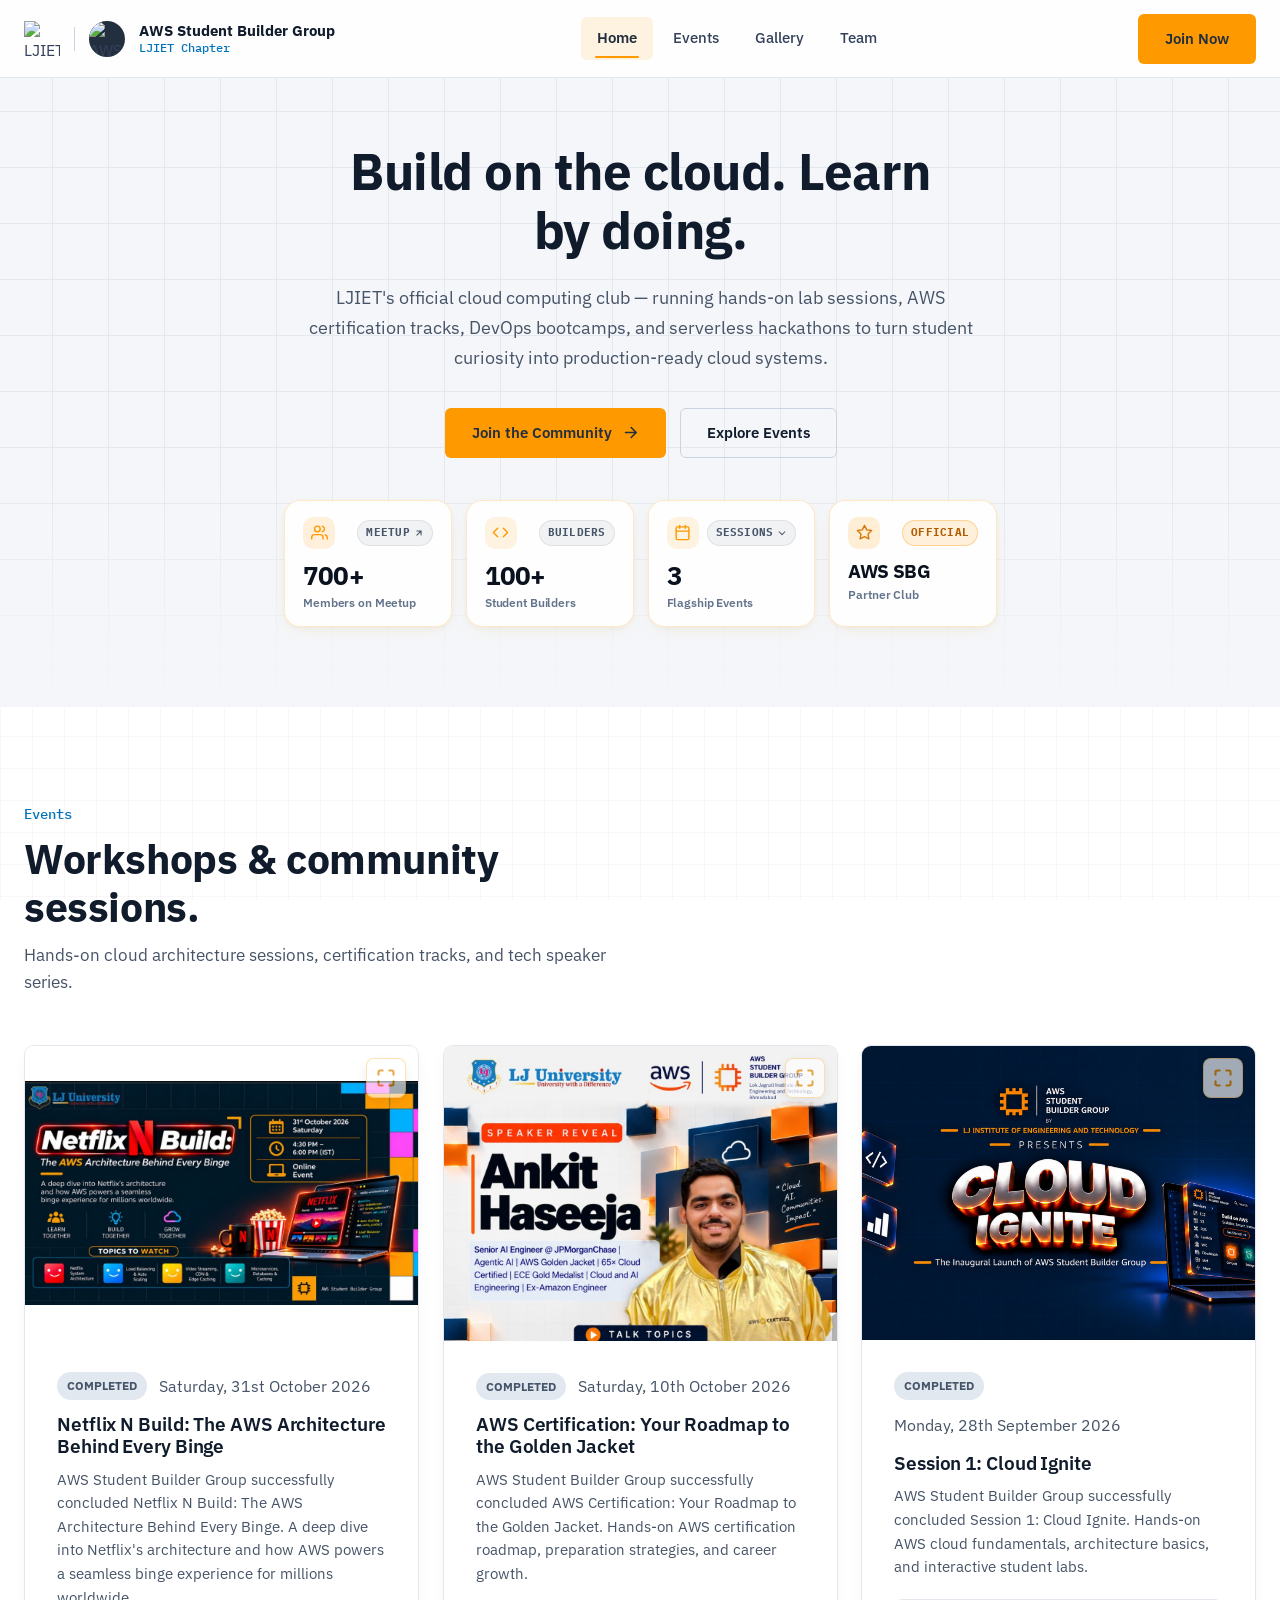
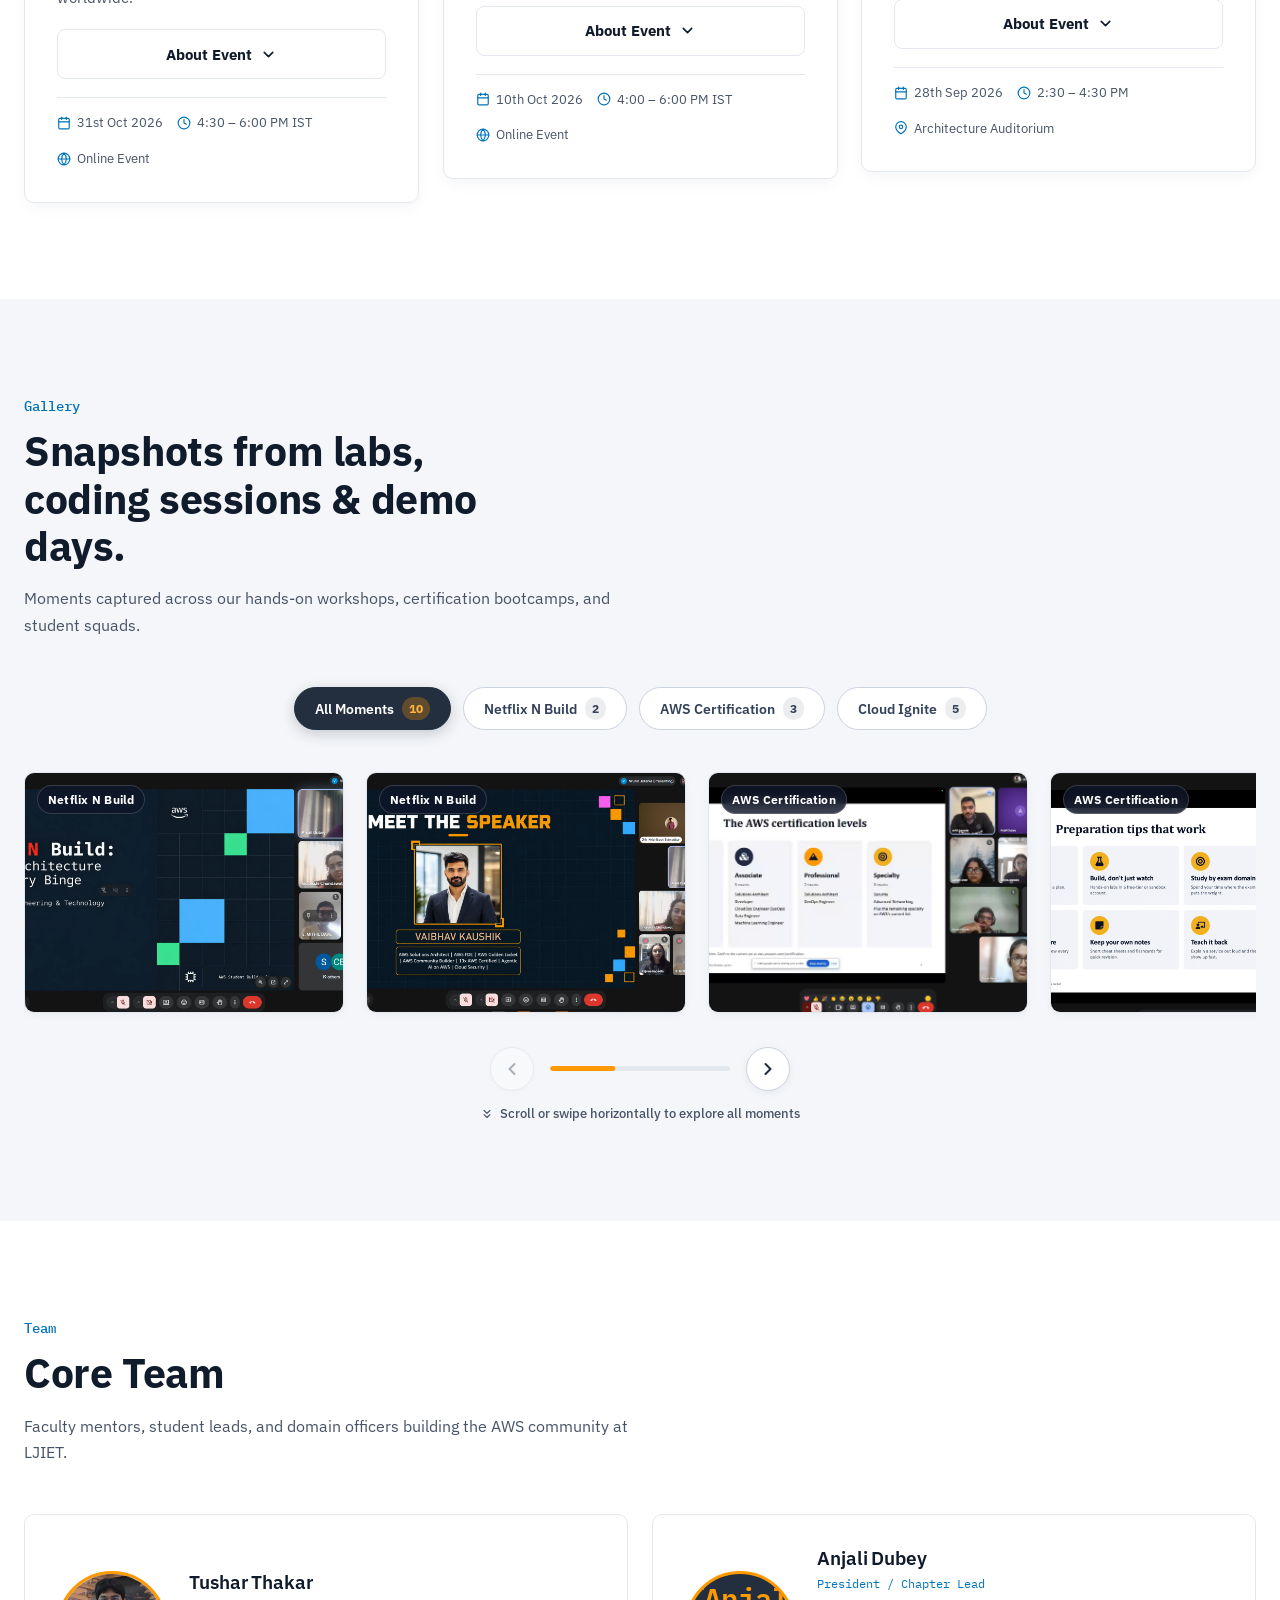
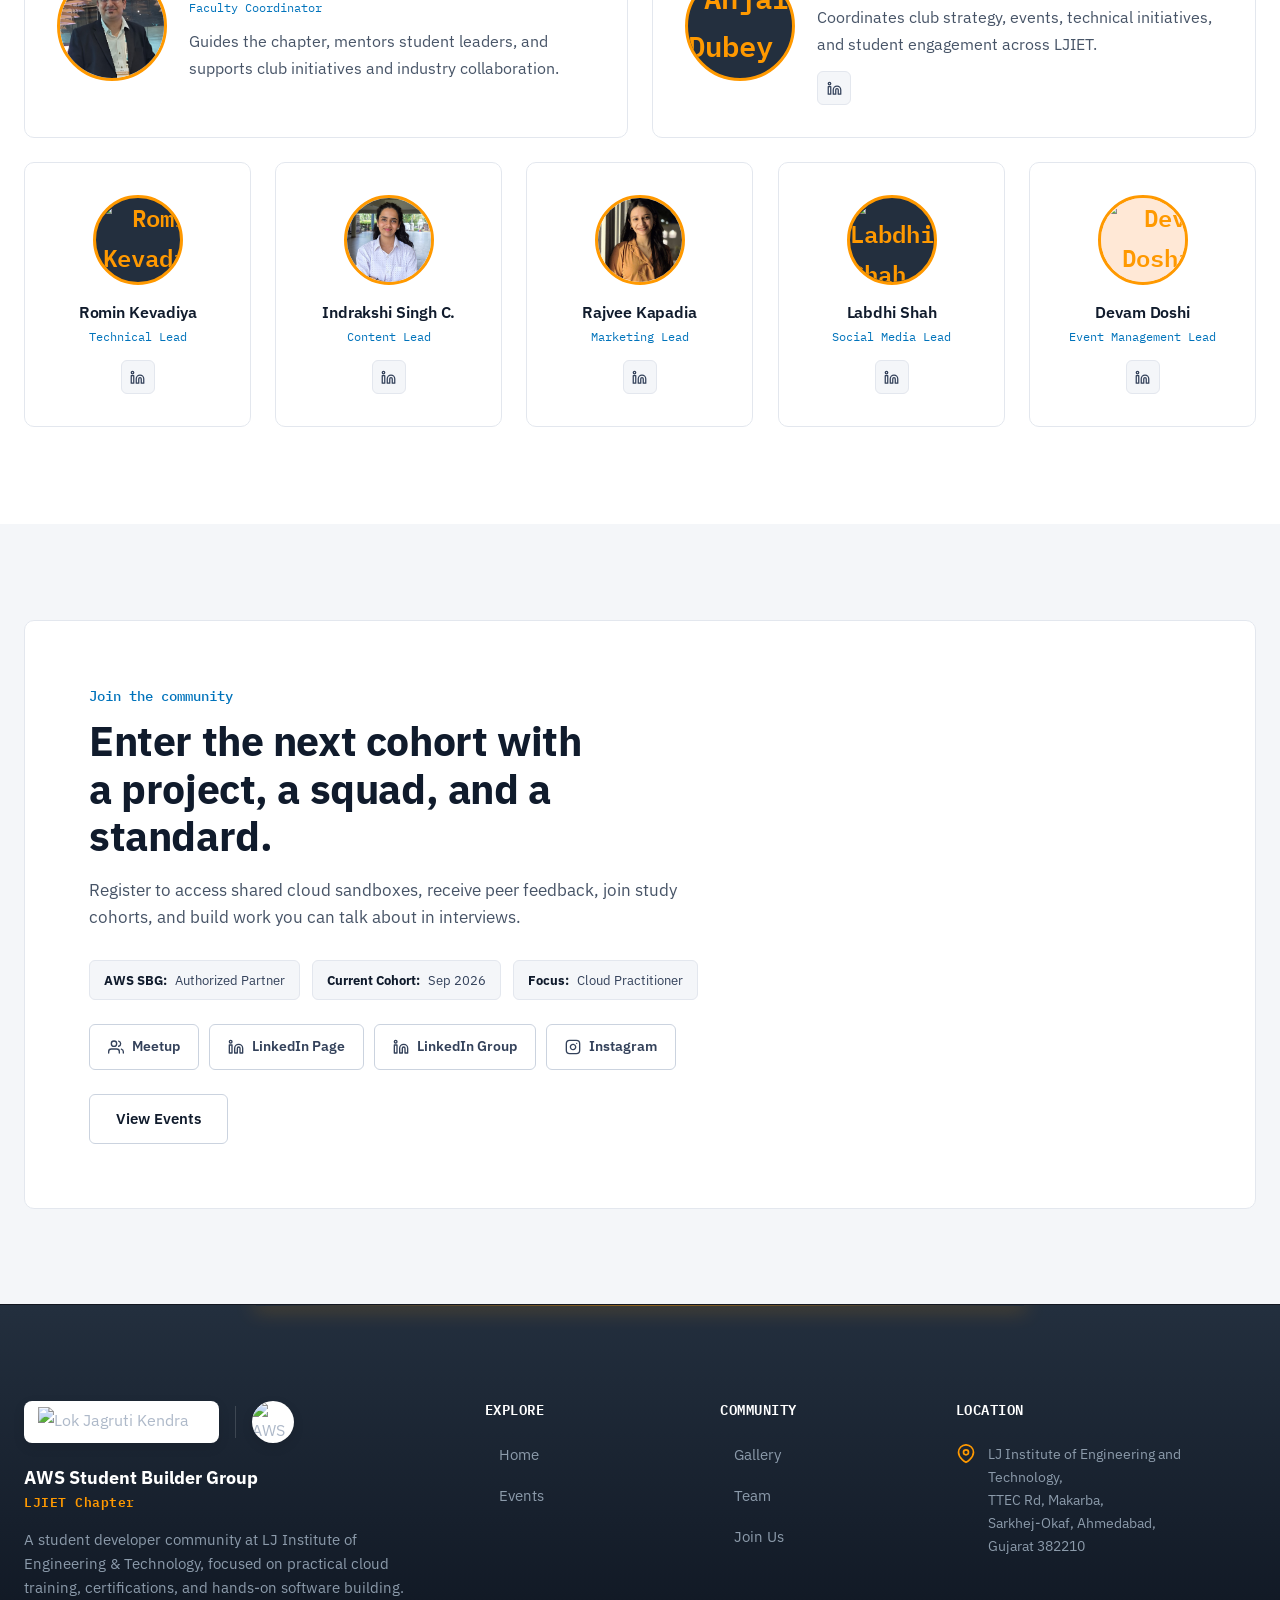
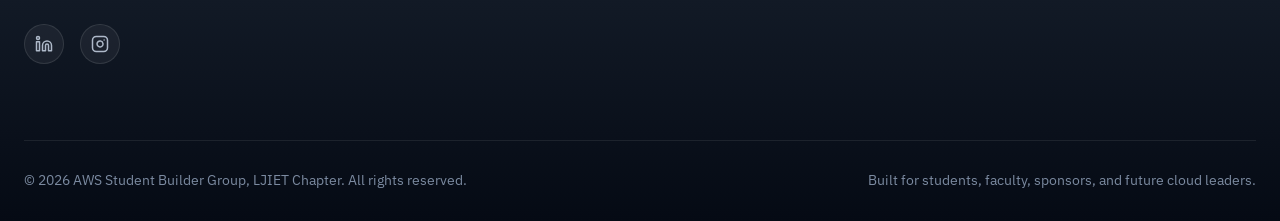
==== commit 8b903eca: "style(event3): change image wrap background to match website paper color" ====
--- a/index.html
+++ b/index.html
@@ -387,7 +387,7 @@
           <!-- ── CARD: COMPLETED EVENT (Netflix N Build) ─────────────── -->
           <article class="card event-card premium-event-card past-event-card" id="event3Card">
             <div class="event-img" id="event3ImgWrap" title="Click to view full poster"
-              style="cursor: pointer; background: #0B111E;">
+              style="cursor: pointer; background: var(--paper);">
               <img class="img-event" src="images/event3/poster.jpg"
                 alt="Netflix N Build: The AWS Architecture Behind Every Binge event cover" width="400" height="300"
                 loading="lazy" style="object-fit: contain; object-position: center;">
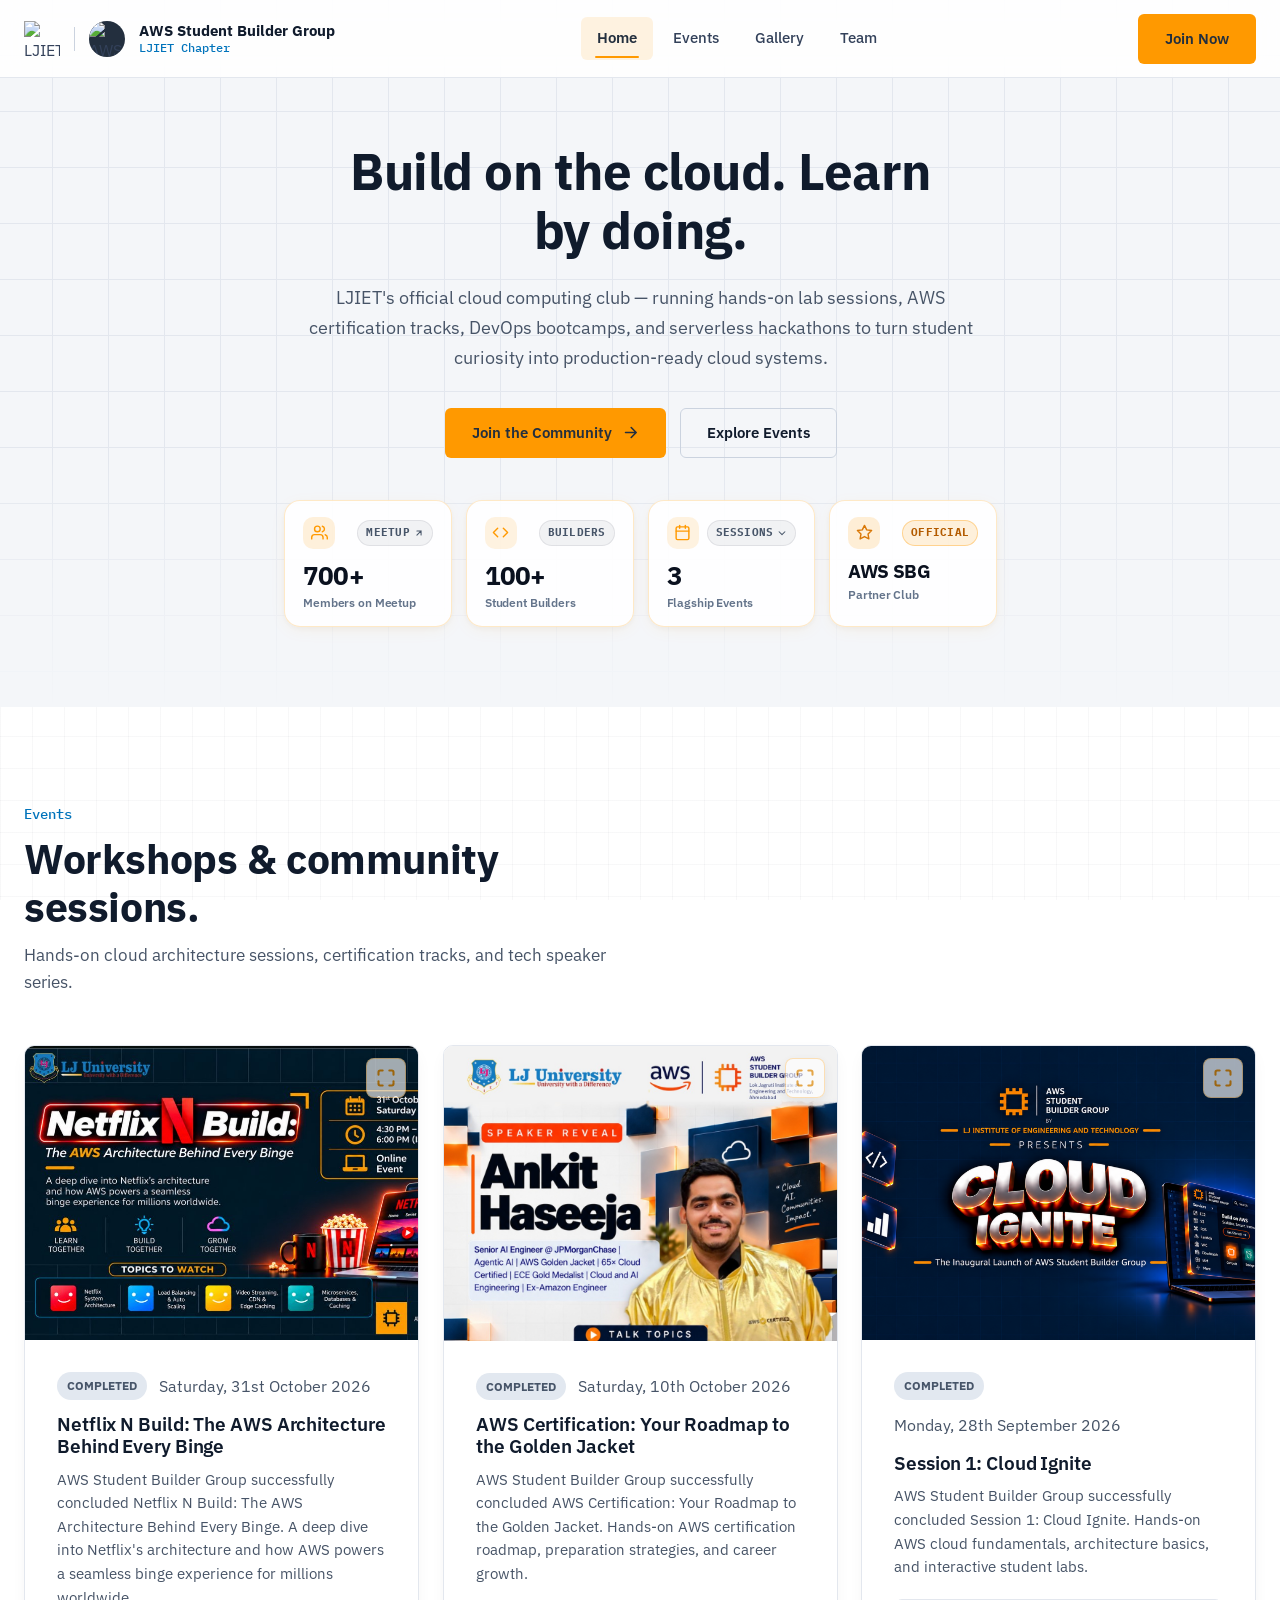
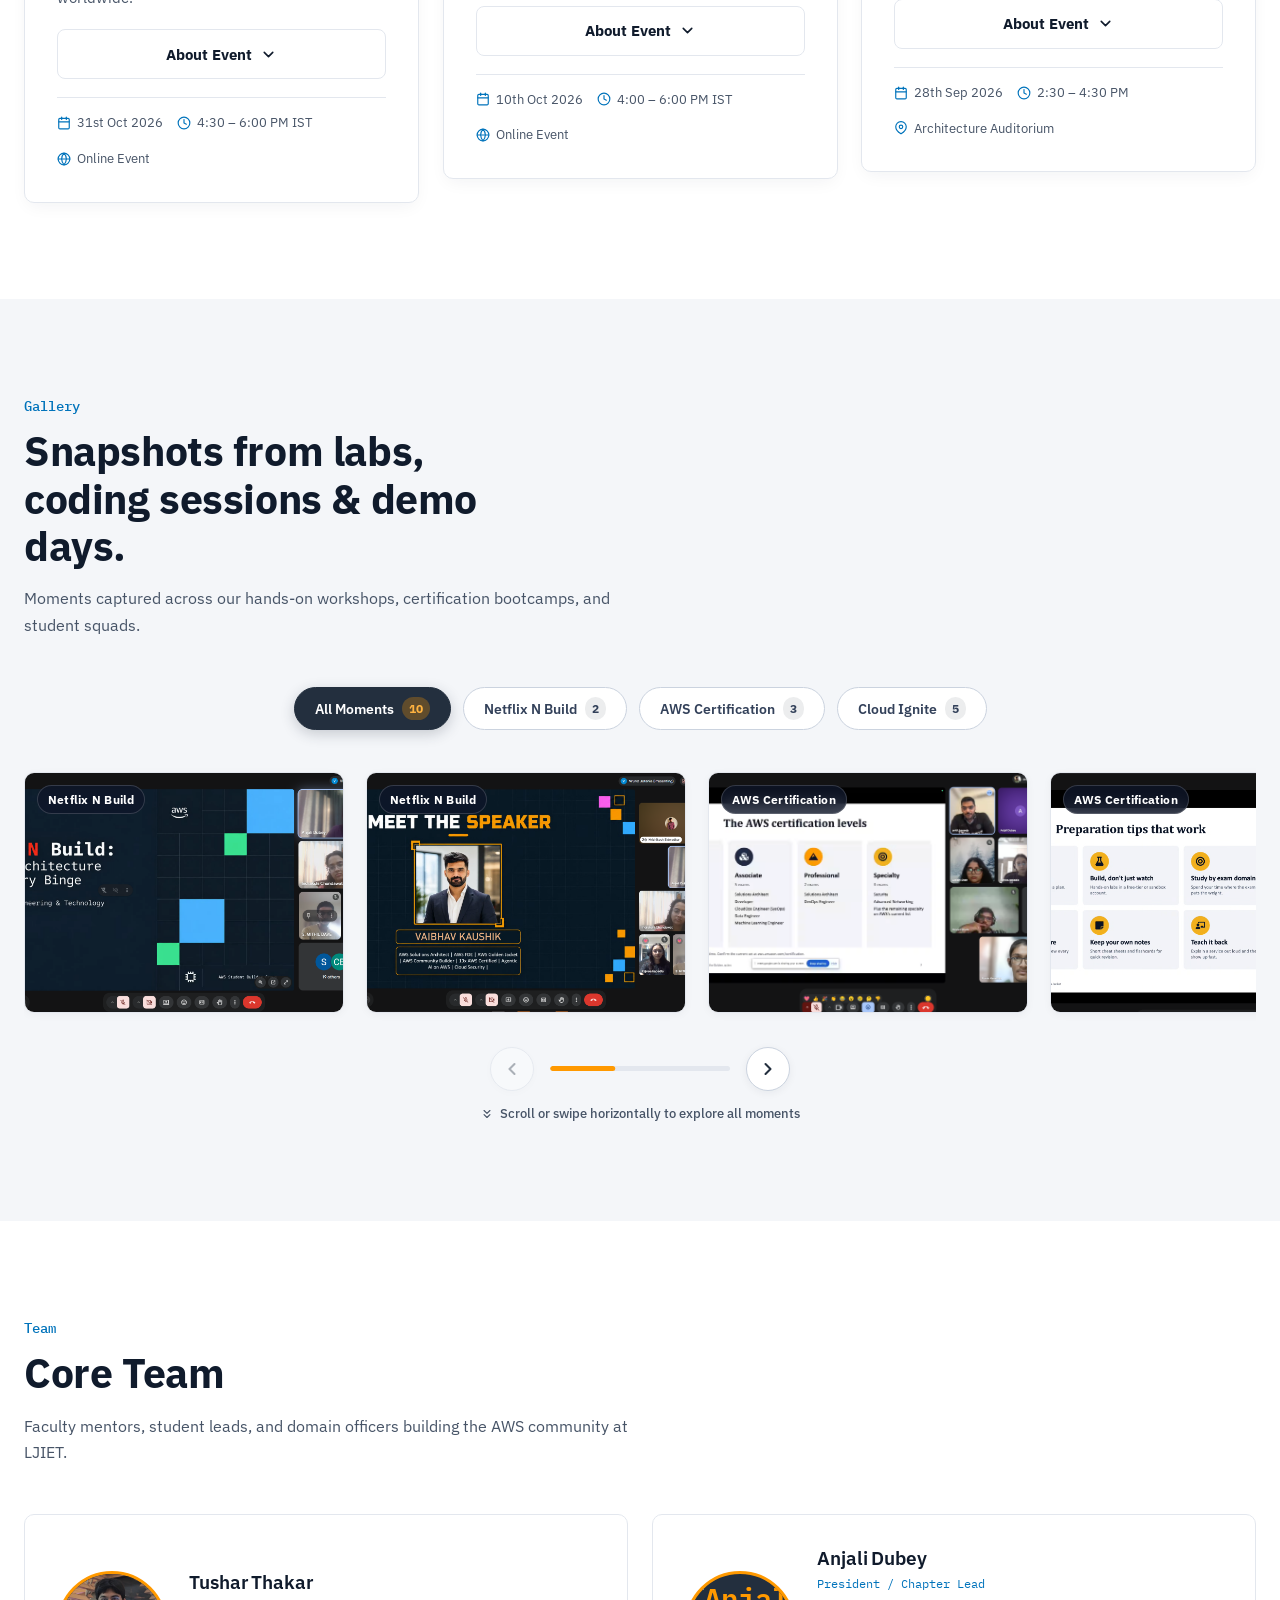
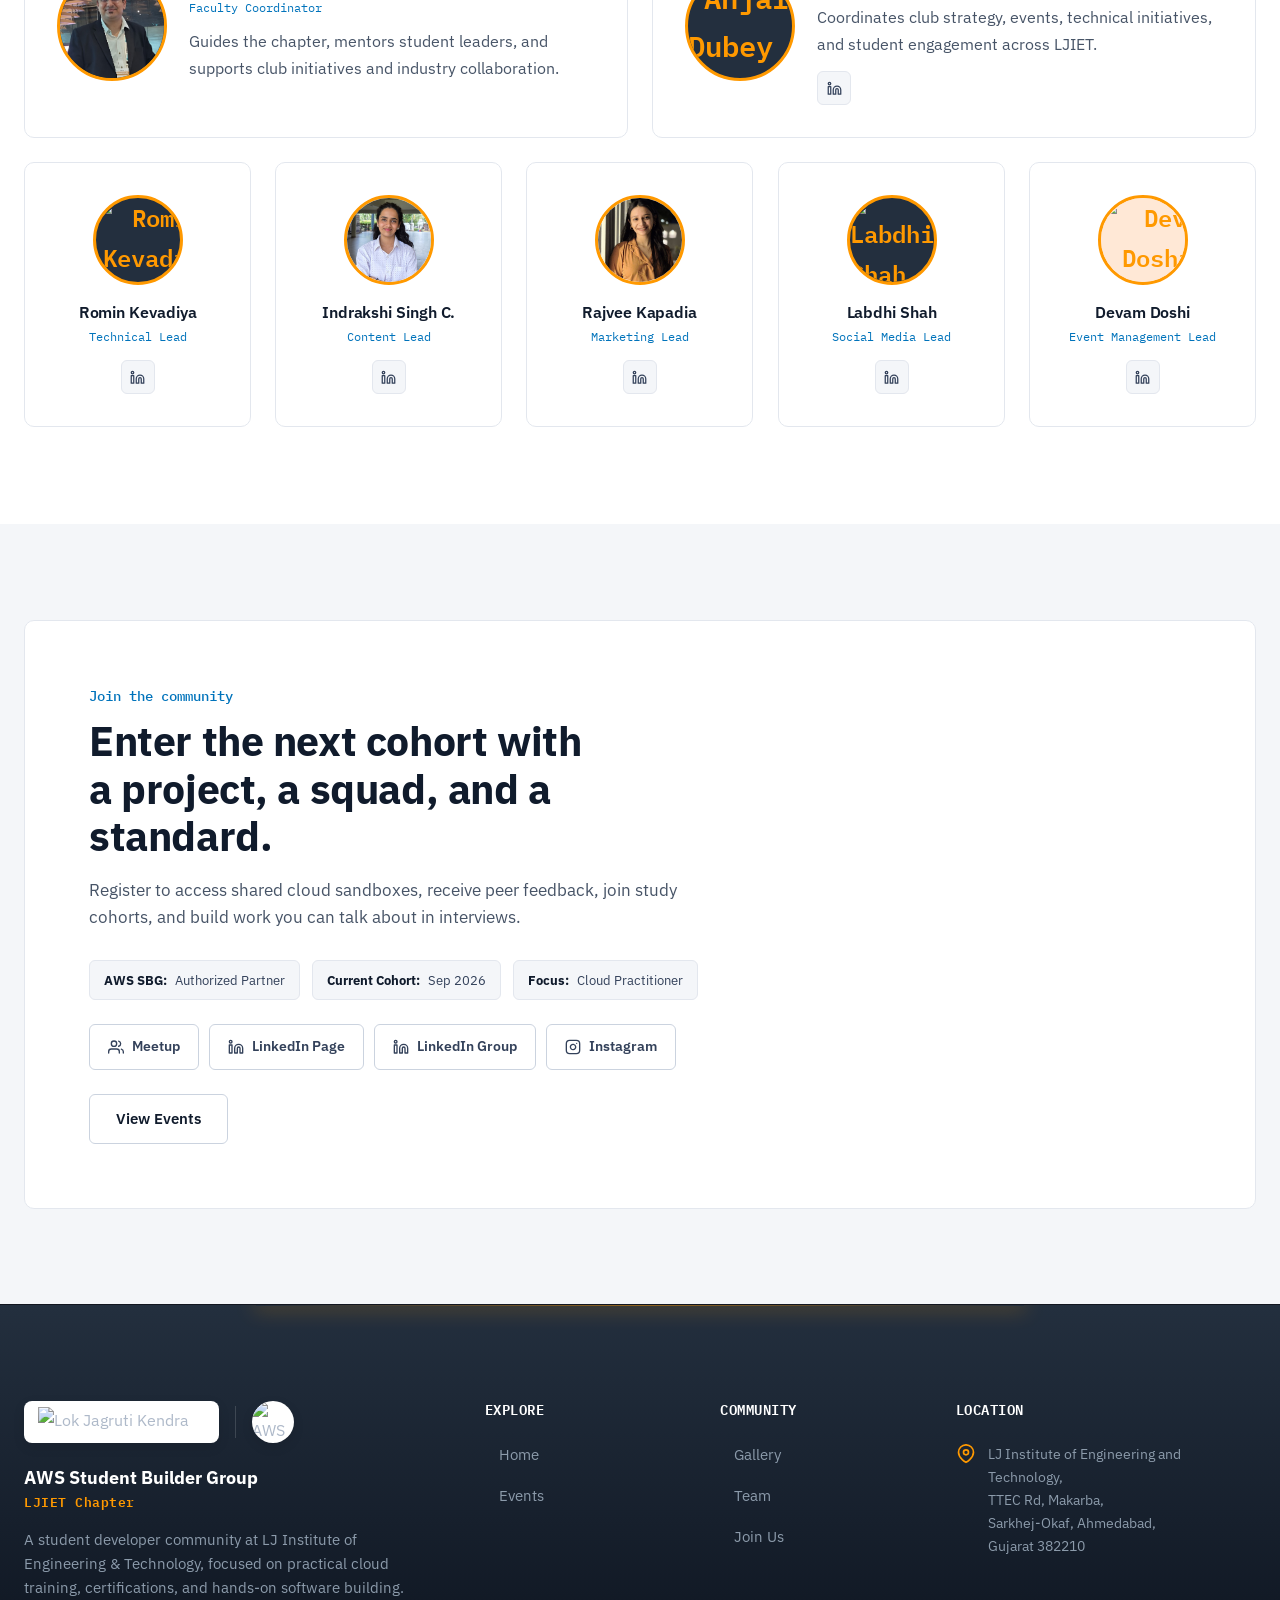
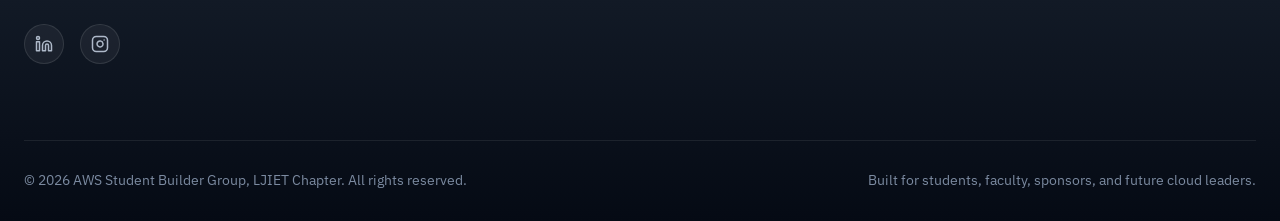
==== commit f7eb4922: "style(event3): set image to cover full card area like other events" ====
--- a/index.html
+++ b/index.html
@@ -386,11 +386,10 @@
         <div class="events-grid">
           <!-- ── CARD: COMPLETED EVENT (Netflix N Build) ─────────────── -->
           <article class="card event-card premium-event-card past-event-card" id="event3Card">
-            <div class="event-img" id="event3ImgWrap" title="Click to view full poster"
-              style="cursor: pointer; background: var(--paper);">
+            <div class="event-img" id="event3ImgWrap" title="Click to view full poster" style="cursor: pointer;">
               <img class="img-event" src="images/event3/poster.jpg"
                 alt="Netflix N Build: The AWS Architecture Behind Every Binge event cover" width="400" height="300"
-                loading="lazy" style="object-fit: contain; object-position: center;">
+                loading="lazy" style="object-fit: cover; object-position: left center;">
               <button type="button" class="maximize-btn" aria-label="View poster full screen">
                 <svg viewBox="0 0 24 24" fill="none" stroke="currentColor" stroke-width="2.5" stroke-linecap="round"
                   stroke-linejoin="round" aria-hidden="true">
--- a/style.css
+++ b/style.css
@@ -3511,10 +3511,6 @@
   transform: scale(1.03);
 }
 
-#event3Card:hover .event-img img {
-  transform: none;
-}
-
 /* ─── POSTER LIGHTBOX MODAL ────────────────────────────────── */
 .hec-poster-wrapper,
 .hec-img-wrapper,
